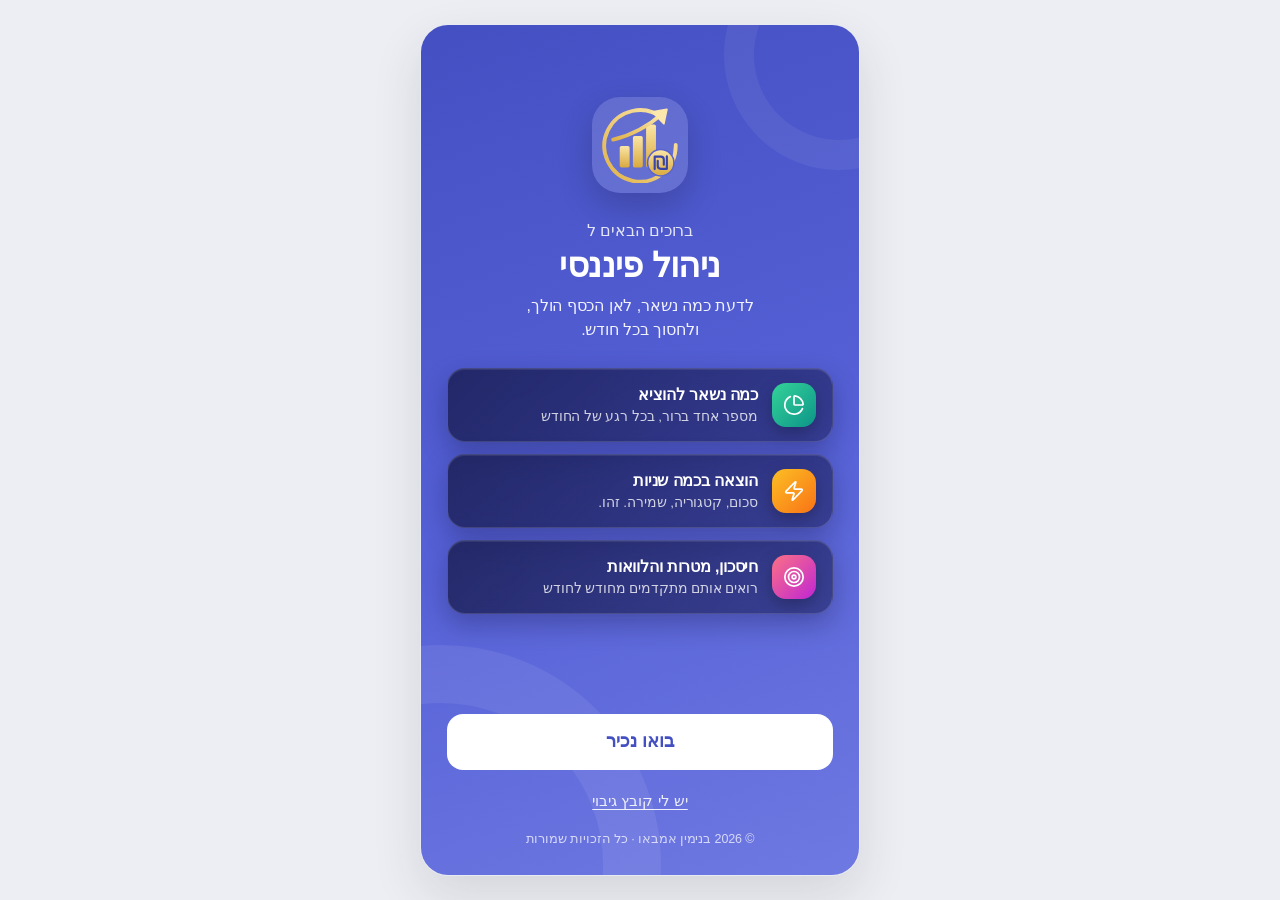
==== index.html @ fc4918bd "Fixed expenses: charge day at setup, no paid circle, clear 'charged' wording Setup asks for a charge" ====
<!DOCTYPE html>
<!-- ניהול פיננסי · © 2026 בנימין אמבאו · כל הזכויות שמורות. אין להעתיק, להפיץ או לשנות ללא אישור בכתב. -->
<html lang="he" dir="rtl">
<head>
<meta charset="UTF-8">
<meta name="viewport" content="width=device-width, initial-scale=1, viewport-fit=cover">
<meta name="apple-mobile-web-app-capable" content="yes">
<meta name="mobile-web-app-capable" content="yes">
<meta name="apple-mobile-web-app-status-bar-style" content="default">
<meta name="apple-mobile-web-app-title" content="ניהול פיננסי">
<meta name="theme-color" content="#F4F5F9" media="(prefers-color-scheme: light)">
<meta name="theme-color" content="#0E1020" media="(prefers-color-scheme: dark)">
<link rel="manifest" href="manifest.webmanifest">
<link rel="apple-touch-icon" href="icon-180.png">
<link rel="icon" type="image/png" sizes="192x192" href="icon-192.png">
<script>window.__BUILD="pwa";</script>
<title>ניהול פיננסי</title>
<meta name="description" content="ניהול פיננסי אישי: כמה נשאר להוציא, לאן הכסף הולך, וחיסכון בכל חודש. בחינם, בלי הרשמה, והנתונים נשארים במכשיר.">
<meta property="og:type" content="website">
<meta property="og:url" content="https://nihul-taktziv.github.io/maatafot/">
<meta property="og:locale" content="he_IL">
<meta property="og:title" content="ניהול פיננסי">
<meta property="og:description" content="כמה נשאר להוציא, לאן הכסף הולך, וחיסכון בכל חודש. בחינם ובלי הרשמה.">
<meta property="og:image" content="https://nihul-taktziv.github.io/og.jpg">
<meta property="og:image:width" content="1200">
<meta property="og:image:height" content="630">
<meta property="og:image:alt" content="ניהול פיננסי: מסך הבית של האפליקציה">
<meta name="twitter:card" content="summary_large_image">
<meta name="twitter:image" content="https://nihul-taktziv.github.io/og.jpg">
<style>
:root{
  --paper:#F5F7F4; --surface:#FFFFFF; --ink:#1E2A28; --ink-2:#5C6B68; --line:#E3E8E4;
  --kraft:#E9DBBF; --kraft-ink:#7A6440;
  --seal:#2F7D62; --seal-soft:#DCEBE3; --on-seal:#FFFFFF;
  --amber:#A8721A; --amber-soft:#F5EAD3;
  --rose:#B4465A; --rose-soft:#F6E2E5;
  --spent:#46635E; --track:#EBEFEC;
  --shadow:0 1px 2px rgba(30,42,40,.06), 0 8px 24px rgba(30,42,40,.06);
  --font:"Rubik", -apple-system, "SF Hebrew", "Arial Hebrew", Arial, sans-serif;
  color-scheme:light;
  box-sizing:border-box;
  padding-top:env(safe-area-inset-top, 0px);
}
@media (prefers-color-scheme: dark){
  :root:not([data-theme="light"]){
    --paper:#101614; --surface:#19211F; --ink:#E6EDEA; --ink-2:#9AAAA6; --line:#2A3431;
    --kraft:#3F3626; --kraft-ink:#E3CFA6;
    --seal:#5FB592; --seal-soft:#1F3A30; --on-seal:#0E1A15;
    --amber:#E0A84A; --amber-soft:#3A2E17;
    --rose:#E07A8C; --rose-soft:#3B2026;
    --spent:#8FB0A9; --track:#24302D;
    --shadow:none;
    color-scheme:dark;
  }
}
:root[data-theme="dark"]{
  --paper:#101614; --surface:#19211F; --ink:#E6EDEA; --ink-2:#9AAAA6; --line:#2A3431;
  --kraft:#3F3626; --kraft-ink:#E3CFA6;
  --seal:#5FB592; --seal-soft:#1F3A30; --on-seal:#0E1A15;
  --amber:#E0A84A; --amber-soft:#3A2E17;
  --rose:#E07A8C; --rose-soft:#3B2026;
  --spent:#8FB0A9; --track:#24302D;
  --shadow:none;
  color-scheme:dark;
}
*,*::before,*::after{box-sizing:border-box}
html{height:100%;background:var(--paper);scroll-padding-top:env(safe-area-inset-top, 0px)}
body{height:100%;margin:0;background:var(--paper);color:var(--ink);font-family:var(--font);
  font-size:16px;line-height:1.5;-webkit-font-smoothing:antialiased;-webkit-tap-highlight-color:transparent}
button,input{font:inherit;color:inherit}
button{cursor:pointer}
:focus-visible{outline:2px solid var(--seal);outline-offset:2px;border-radius:8px}
bdi{font-variant-numeric:tabular-nums}

/* App shell */
.app{height:100%;display:flex;flex-direction:column;position:relative;overflow:hidden;background:var(--paper)}
.top{padding:14px 20px 8px;display:flex;align-items:center;justify-content:space-between;gap:12px}
.brand{font-weight:700;font-size:20px;letter-spacing:-.2px}
.month{display:flex;align-items:center;gap:4px;background:var(--surface);border:1px solid var(--line);border-radius:999px;padding:3px}
.month button{width:34px;height:34px;border:0;background:transparent;border-radius:50%;display:grid;place-items:center}
.month button:active{background:var(--track)}
.month span{min-width:96px;text-align:center;font-weight:500;font-size:15px}
main{flex:1;overflow-y:auto;-webkit-overflow-scrolling:touch;padding:6px 16px 28px}

/* Envelope hero */
.hero{background:var(--surface);border:1px solid var(--line);border-radius:24px;box-shadow:var(--shadow);position:relative;overflow:hidden;margin-top:6px}
.flap{height:78px;background:var(--kraft);clip-path:polygon(0 0,100% 0,100% 34%,50% 100%,0 34%)}
.seal{position:absolute;top:42px;left:50%;transform:translateX(-50%);width:78px;height:78px;border-radius:50%;
  background:var(--seal);color:var(--on-seal);display:flex;flex-direction:column;align-items:center;justify-content:center;
  box-shadow:0 0 0 5px var(--surface);text-align:center;line-height:1.15}
.seal small{font-size:11px;opacity:.9}
.seal b{font-size:15px;font-weight:600}
.hero-body{padding:50px 20px 20px;text-align:center}
.hero-label{color:var(--ink-2);font-size:15px}
.hero-num{font-size:46px;font-weight:700;letter-spacing:-1px;line-height:1.1;margin:4px 0 6px}
.hero-num.over{color:var(--rose)}
.hero-sub{font-size:14px;color:var(--ink-2);max-width:30ch;margin:0 auto}
.stack{display:flex;height:10px;border-radius:99px;overflow:hidden;background:var(--track);margin:20px 0 12px;gap:2px}
.stack i{display:block;height:100%}
.legend{display:grid;grid-template-columns:repeat(3,1fr);gap:8px;text-align:right}
.legend div{font-size:12px;color:var(--ink-2)}
.legend b{display:block;font-size:15px;color:var(--ink);font-weight:600}
.dot{display:inline-block;width:8px;height:8px;border-radius:50%;margin-left:5px;vertical-align:1px}

/* Sections */
.sec-head{display:flex;align-items:baseline;justify-content:space-between;margin:26px 4px 10px}
.sec-head h2{font-size:18px;margin:0;font-weight:600}
.sec-head span{font-size:13px;color:var(--ink-2)}
.list{background:var(--surface);border:1px solid var(--line);border-radius:18px;overflow:hidden}
.env{width:100%;display:block;text-align:right;background:none;border:0;padding:14px 16px;border-bottom:1px solid var(--line)}
.env:last-child{border-bottom:0}
.env:active{background:var(--track)}
.env-row{display:flex;justify-content:space-between;align-items:center;gap:10px}
.env-name{font-weight:500;display:flex;align-items:center;min-width:0}
.env-name span{overflow:hidden;text-overflow:ellipsis;white-space:nowrap}
.env-status{font-size:13px;font-weight:500;white-space:nowrap;padding:2px 9px;border-radius:99px;background:var(--seal-soft);color:var(--seal)}
.env-status.warn{background:var(--amber-soft);color:var(--amber)}
.env-status.over{background:var(--rose-soft);color:var(--rose)}
.env-status.none{background:var(--track);color:var(--ink-2)}
.bar{height:6px;border-radius:99px;background:var(--track);margin:10px 0 6px;overflow:hidden}
.bar i{display:block;height:100%;border-radius:99px;background:var(--seal);transition:width .4s ease}
.bar i.warn{background:var(--amber)} .bar i.over{background:var(--rose)}
.env-meta{font-size:12px;color:var(--ink-2)}
.exp{width:100%;display:flex;align-items:center;gap:12px;text-align:right;background:none;border:0;padding:12px 16px;border-bottom:1px solid var(--line)}
.exp:last-child{border-bottom:0}
.exp:active{background:var(--track)}
.exp-ic{width:38px;height:38px;border-radius:12px;flex:none;display:grid;place-items:center;font-weight:600;font-size:15px}
.exp-main{flex:1;min-width:0}
.exp-main b{display:block;font-weight:500;overflow:hidden;text-overflow:ellipsis;white-space:nowrap}
.exp-main small{color:var(--ink-2);font-size:12px}
.exp-amt{font-weight:600;white-space:nowrap}
.empty{padding:22px 18px;text-align:center;color:var(--ink-2);font-size:14px}
.more{display:block;width:100%;border:0;background:none;padding:12px;color:var(--seal);font-weight:500;border-top:1px solid var(--line)}

/* Install banner */
.install{margin:8px 0 4px;background:var(--seal-soft);border-radius:16px;padding:12px 14px;display:flex;gap:10px;align-items:flex-start;font-size:14px}
.install p{margin:0;flex:1}
.install button{border:0;background:none;color:var(--ink-2);padding:2px 6px;font-size:18px;line-height:1}

/* Tab bar */
.tabs{display:flex;align-items:flex-end;justify-content:space-around;background:var(--surface);border-top:1px solid var(--line);
  padding:6px 6px max(8px, env(safe-area-inset-bottom, 0px))}
.tab{flex:1;border:0;background:none;display:flex;flex-direction:column;align-items:center;gap:2px;padding:6px 0;font-size:11px;color:var(--ink-2)}
.tab svg{width:24px;height:24px}
.tab[aria-current="page"]{color:var(--seal);font-weight:500}
.fab-wrap{flex:1;display:flex;justify-content:center}
.fab{width:58px;height:58px;border-radius:50%;border:0;background:var(--seal);color:var(--on-seal);display:grid;place-items:center;
  margin-top:-26px;box-shadow:0 0 0 5px var(--surface),0 6px 16px rgba(47,125,98,.35)}
.fab svg{width:28px;height:28px}
.fab:active{transform:scale(.95)}

/* Budget screen */
.card{background:var(--surface);border:1px solid var(--line);border-radius:20px;padding:16px;box-shadow:var(--shadow)}
.sum h2{font-size:18px;margin:0 0 10px;font-weight:600}
.sum table{width:100%;border-collapse:collapse;font-size:14px}
.sum th{font-weight:500;color:var(--ink-2);font-size:12px;text-align:left;padding:0 0 6px}
.sum th:first-child{text-align:right}
.sum td{padding:7px 0;border-top:1px solid var(--line);text-align:left;white-space:nowrap}
.sum td:first-child{text-align:right;color:var(--ink-2);white-space:normal}
.sum tr.total td{font-weight:600;color:var(--ink);font-size:15px}
.sum td.est{color:var(--ink-2)}
.sum .hint{margin:8px 0 0}
.verdict{margin-top:12px;border-radius:14px;padding:11px 13px;font-size:14px;background:var(--seal-soft);color:var(--seal)}
.verdict.over{background:var(--rose-soft);color:var(--rose)}
.verdict b{font-weight:600}
.saverow{margin-top:12px;width:100%;display:flex;align-items:center;justify-content:space-between;gap:10px;background:var(--surface);
  border:1px solid var(--line);border-radius:16px;padding:14px 16px;text-align:right}
.saverow small{display:block;color:var(--ink-2);font-size:12px}
.saverow .pill{background:var(--seal);color:var(--on-seal);border-radius:99px;padding:5px 12px;font-weight:600;white-space:nowrap}
.copyprev{margin-top:10px;width:100%;border:1px dashed var(--line);background:none;border-radius:14px;padding:11px;color:var(--ink-2);font-size:14px}
.line-nums{display:flex;flex-wrap:wrap;gap:4px 18px;margin-top:6px;font-size:12px;color:var(--ink-2)}
.line-nums b{font-weight:600;color:var(--ink);font-size:14px;margin-right:4px}
.addline{display:flex;align-items:center;justify-content:center;gap:6px;width:100%;border:0;border-top:1px solid var(--line);background:none;
  padding:13px;color:var(--seal);font-weight:500;font-size:15px}
.addline svg{width:18px;height:18px}
.sec-sub{font-size:13px;color:var(--ink-2);margin:-6px 4px 10px}
.hint{font-size:12px;color:var(--ink-2);margin-top:6px}

/* Savings screen */
.yr{background:var(--surface);border:1px solid var(--line);border-radius:24px;padding:20px 18px 18px;box-shadow:var(--shadow);text-align:center}
.yr-label{color:var(--ink-2);font-size:15px}
.yr-num{font-size:40px;font-weight:700;letter-spacing:-1px;line-height:1.15;margin:2px 0}
.yr-of{font-size:14px;color:var(--ink-2)}
.seals{display:grid;grid-template-columns:repeat(6,1fr);gap:10px 6px;margin:20px 0 6px}
.sl{display:flex;flex-direction:column;align-items:center;gap:4px;font-size:11px;color:var(--ink-2);background:none;border:0;padding:0}
.sl i{width:34px;height:34px;border-radius:50%;display:grid;place-items:center;border:2px solid var(--line);background:transparent;color:var(--on-seal)}
.sl i svg{width:16px;height:16px}
.sl.met i{background:var(--seal);border-color:var(--seal)}
.sl.miss i{border-color:var(--rose);background:var(--rose-soft);color:var(--rose)}
.sl.pend i{border-style:dashed;border-color:var(--amber)}
.sl.prog i{border-color:var(--seal);background:var(--seal-soft)}
.sl.out i{opacity:.45}
.sl.now span{color:var(--ink);font-weight:600}
.yr .bar{height:8px;margin:16px 0 10px}
.yr-msg{font-size:14px;color:var(--ink);background:var(--paper);border-radius:14px;padding:11px 13px;text-align:right}
.nudge{width:100%;margin:8px 0 2px;display:flex;align-items:center;gap:12px;background:var(--amber-soft);color:var(--ink);border:0;border-radius:16px;padding:13px 14px;text-align:right;font-size:14px}
.nudge b{display:block;font-size:15px}
.nudge .go{margin-right:auto;color:var(--amber);font-weight:600;white-space:nowrap}
.switch{display:flex;align-items:center;justify-content:space-between;gap:12px;margin-top:14px;padding:12px 14px;background:var(--paper);border:1px solid var(--line);border-radius:14px}
.switch input{width:22px;height:22px;accent-color:var(--seal)}
.info{margin-top:12px;font-size:13px;color:var(--ink-2);background:var(--paper);border-radius:12px;padding:10px 12px}

/* Home chart + expenses tabs */
.legend-mini{display:flex;justify-content:center;gap:16px;font-size:13px;color:var(--ink-2)}
.chart{margin-top:14px}
.chart h2{font-size:18px;margin:0 0 12px;font-weight:600}
.chart-row{display:flex;flex-direction:column;align-items:center;gap:14px}
.donut{width:160px;height:160px;flex:none}
.donut-num{font:700 14px var(--font);fill:var(--ink)}
.donut-lbl{font:400 10px var(--font);fill:var(--ink-2)}
.chart-legend{list-style:none;margin:0;padding:0;width:100%;display:flex;flex-direction:column;gap:0}
.chart-legend li{display:flex;align-items:center;gap:8px;font-size:15px;padding:8px 2px;border-top:1px solid var(--line)}
.chart-legend span{flex:1;min-width:0;overflow:hidden;text-overflow:ellipsis;white-space:nowrap}
.chart-legend b{font-weight:600;white-space:nowrap}
.chart-legend .dot{margin-left:0;flex:none}
.chart-legend li.lg-head{border-top:0;padding:14px 2px 4px;font-size:13px;color:var(--ink-2)}
.chart-legend li.lg-head b{font-size:13px;color:var(--ink-2);font-weight:600}
.chart-legend li.lg-head:first-child{padding-top:0}
.sum{margin-top:14px}
.pill-soft{background:var(--seal-soft) !important;color:var(--seal) !important}
.seg-top{margin:6px 0 14px}
.tab-total{display:flex;align-items:baseline;gap:6px;flex-wrap:wrap;margin:0 4px 8px;font-size:14px;color:var(--ink-2)}
.tab-total b{font-size:22px;color:var(--ink);font-weight:700}
.catrow{display:flex;align-items:stretch;border-bottom:1px solid var(--line)}
.catrow:last-of-type{border-bottom:1px solid var(--line)}
.catrow .env{flex:1;border-bottom:0;min-width:0}
.catrow .edit{width:46px;flex:none;border:0;border-right:1px solid var(--line);background:none;color:var(--ink-2);display:grid;place-items:center}
.catrow .edit:active{background:var(--track)}
.catrow .quick{width:64px;flex:none;border:0;border-right:1px solid var(--line);background:none;color:var(--seal);font-weight:600;font-size:14px}
.catrow .quick:active{background:var(--seal-soft)}
.day-head{display:flex;justify-content:space-between;align-items:baseline;padding:9px 16px 7px;background:var(--paper);border-bottom:1px solid var(--line);font-size:13px;color:var(--ink-2)}
.day-head b{font-weight:600;color:var(--ink);font-size:14px}
.list > .day-head:not(:first-child){border-top:1px solid var(--line)}
.cat-sum{display:flex;align-items:center;gap:18px;margin-bottom:8px}
.cat-sum div span{display:block;font-size:12px;color:var(--ink-2)}
.cat-sum div b{font-size:20px;font-weight:700}
.cat-sum .env-status{margin-right:auto}
#sheetTitle .dot{margin-left:8px}
select.field{appearance:none;-webkit-appearance:none}

.empty-month{text-align:center;padding:28px 20px 18px;margin-top:6px}
.empty-month .em-ic{width:56px;height:56px;border-radius:50%;background:var(--kraft);color:var(--kraft-ink);display:grid;place-items:center;margin:0 auto 12px}
.empty-month .em-ic svg{width:28px;height:28px}
.empty-month h2{font-size:20px;margin:0 0 8px}
.empty-month p{color:var(--ink-2);margin:0 auto 18px;max-width:32ch;font-size:15px}
.empty-month .btn{width:100%;margin-top:10px;font-size:16px}

/* Settings screen */
.set-card{background:var(--surface);border:1px solid var(--line);border-radius:20px;padding:16px;margin-bottom:14px}
.set-card h2{font-size:17px;margin:0 0 4px;font-weight:600}
.set-card p{margin:0;color:var(--ink-2);font-size:14px}
.set-card .btn{width:100%;margin-top:12px;font-size:16px;min-height:50px}
.btn-outline{background:none;border:1.5px solid var(--seal) !important;color:var(--seal)}
.set-title{font-size:26px;font-weight:700;letter-spacing:-.4px;margin:4px 4px 14px}
.set-alert{display:flex;align-items:center;gap:12px;background:var(--amber-soft);color:var(--amber);border-radius:18px;padding:12px 14px;margin-bottom:18px}
.set-alert>span:first-child{font-size:20px}
.set-alert-t{flex:1;min-width:0;font-weight:600;font-size:15px;line-height:1.35}
.set-alert-t small{display:block;font-weight:400;font-size:13px;color:var(--ink-2);margin-top:2px}
.set-alert .btn{min-height:40px;padding:0 16px;font-size:15px;flex:none;width:auto;margin:0}
.set-grp{margin-bottom:18px}
.set-grp>h3{font-size:13px;font-weight:600;color:var(--ink-2);margin:0 8px 7px}
.set-list{background:var(--surface);border-radius:18px;box-shadow:var(--shadow);overflow:hidden}
.set-row{width:100%;display:flex;align-items:center;gap:12px;border:0;background:none;padding:11px 14px;min-height:58px;text-align:right;color:var(--ink);font:inherit;position:relative}
.set-row+.set-row::before{content:"";position:absolute;top:0;right:62px;left:0;border-top:1px solid var(--line)}
.set-row>svg{color:var(--ink-2);opacity:.6;flex:none}
.set-ic{width:36px;height:36px;border-radius:11px;display:grid;place-items:center;font-size:18px;flex:none;background:var(--seal-soft)}
.set-t{flex:1;min-width:0;font-weight:600;font-size:16px}
.set-v{color:var(--ink-2);font-size:14px;white-space:nowrap}
.set-v.warn{color:var(--amber);font-weight:600}
.set-row-static{cursor:default}
.set-seg{flex:none;margin:0;min-width:0}
.set-row .set-seg{grid-auto-columns:auto;display:grid;grid-auto-flow:column;grid-template-columns:none}
.set-row .set-seg button{padding:6px 12px;font-size:13.5px;white-space:nowrap}
.set-danger{display:block;margin:4px auto 6px;background:none;border:0;color:var(--rose);font-weight:600;font-size:15px;font-family:inherit;padding:12px 18px;border-radius:12px}
.set-sheet p{margin:0;color:var(--ink-2);font-size:14.5px}
.set-sheet .btn{width:100%;margin-top:12px;font-size:16px;min-height:50px}
.set-sheet .btn-ghost#sCancel{margin-top:10px}
.set-sheet .last-bk{margin-top:12px}
.pname{display:grid;grid-template-columns:1fr 1fr;gap:10px;margin-top:14px}
.pname .rem-f input{text-align:right;font-weight:500}
.pf-note{display:flex;gap:6px;align-items:center;margin:14px 0 0;color:var(--ink-2);font-size:13.5px}
.pf-note .lic{color:var(--seal);flex:none}
.pq{background:var(--surface);border:1px solid var(--line);border-radius:16px;padding:12px 14px;margin-top:12px}
.pq-h{display:flex;justify-content:space-between;align-items:center;gap:10px}
.pq-h b{font-size:15.5px}
.pq-why{background:none;border:0;color:var(--seal);font:600 13px var(--font);padding:4px 0;white-space:nowrap}
.pq-ex{margin:6px 0 0;color:var(--ink-2);font-size:13.5px;line-height:1.45}
.pchips{display:flex;flex-wrap:wrap;gap:8px;margin-top:10px}
.pchips button{border:1.5px solid var(--line);background:var(--paper);color:var(--ink);border-radius:99px;padding:8px 14px;font:600 14.5px var(--font);min-height:40px;transition:background .15s,border-color .15s}
.pchips button[aria-checked=true]{background:var(--seal);border-color:var(--seal);color:var(--on-seal,#fff)}
.kids{display:flex;align-items:center;justify-content:space-between;margin-top:10px;font-size:14.5px}
.kids[hidden]{display:none}
.stepper{display:flex;align-items:center;gap:12px}
.stepper button{width:38px;height:38px;border-radius:50%;border:1.5px solid var(--line);background:var(--paper);color:var(--ink);font:700 18px var(--font)}
.stepper b{min-width:16px;text-align:center;font-size:17px}
.set-sheet .pq{background:var(--paper);border-color:transparent}
.set-sheet .pchips button:not([aria-checked=true]){background:var(--surface)}
.greet{display:flex;flex-direction:column;gap:2px;margin:0 4px 12px}
.greet b{font-size:20px;letter-spacing:-.3px}
.greet span{display:flex;align-items:center;gap:5px;color:var(--ink-2);font-size:13.5px}
.greet span .lic{color:var(--seal)}
.greet-card{width:100%;display:flex;align-items:center;gap:12px;border:0;border-radius:18px;background:var(--seal-soft);color:var(--ink);padding:12px 14px;margin-bottom:12px;text-align:right;font:inherit;position:relative}
.gc-ic{width:38px;height:38px;border-radius:12px;background:var(--seal);color:var(--on-seal,#fff);display:grid;place-items:center;flex:none}
.gc-t{flex:1;min-width:0}.gc-t b{display:block;font-size:15px;color:var(--seal)}.gc-t small{display:block;color:var(--ink-2);font-size:13px}
.gc-x{font-style:normal;font-size:22px;color:var(--ink-2);padding:0 6px;line-height:1}
.wn-list{list-style:none;margin:0 0 4px;padding:0;display:flex;flex-direction:column;gap:14px}
.wn-list li{display:flex;gap:12px;align-items:flex-start}
.wn-list b{display:block;font-size:15.5px}
.wn-list span:not(.wn-ic){display:block;color:var(--ink-2);font-size:14px;line-height:1.45;margin-top:1px}
.wn-ic{width:38px;height:38px;border-radius:12px;background:var(--seal-soft);color:var(--seal);display:grid;place-items:center;flex:none}
.inc-var{margin-top:16px}
.bonus-ill{width:130px;margin:-4px auto 4px}
.rem-card{background:var(--paper);border-radius:18px;padding:14px;margin-top:14px}
.rem-h{display:flex;align-items:center;gap:10px;margin-bottom:10px}
.rem-h b{display:block;font-size:16px}
.rem-h small{display:block;color:var(--ink-2);font-size:13px}
.rem-ic{width:38px;height:38px;border-radius:12px;background:var(--seal-soft);color:var(--seal);display:grid;place-items:center;flex:none}
.rem-card .lbl{margin-top:4px}
.day-chips{display:grid;grid-template-columns:repeat(7,1fr);gap:6px;margin-top:6px}
.day-chips button,.md-grid button{border:1.5px solid var(--line);background:var(--surface);color:var(--ink);border-radius:12px;min-height:42px;font:600 15px var(--font);padding:0;transition:background .15s,border-color .15s}
.md-grid{display:grid;grid-template-columns:repeat(7,1fr);gap:6px;margin-top:6px}
.md-grid button{min-height:38px;font-size:14px;border-radius:10px}
.day-chips button[aria-checked=true],.md-grid button[aria-checked=true]{background:var(--seal);border-color:var(--seal);color:var(--on-seal,#fff)}
.rem-f-wide{margin-top:4px}
.rem-f-wide span{font-size:13.5px}
.rem-row{display:grid;grid-template-columns:1fr 1fr;gap:10px;margin-top:12px}
.rem-f{display:flex;flex-direction:column;gap:4px;min-width:0}
.rem-f span{font-size:13px;color:var(--ink-2)}
.rem-f input{width:100%;min-width:0;min-height:46px;border:1.5px solid var(--line);border-radius:12px;background:var(--surface);color:var(--ink);font:600 16px var(--font);padding:0 10px;text-align:center;-webkit-appearance:none;appearance:none}
.rem-f input:focus{outline:none;border-color:var(--seal);box-shadow:0 0 0 3px var(--seal-soft)}
.rem-next{display:flex;align-items:flex-start;gap:8px;margin-top:12px;background:var(--seal-soft);color:var(--ink);border-radius:12px;padding:10px 12px;font-size:13.5px;line-height:1.45}
.rem-next .lic{color:var(--seal);flex:none;margin-top:2px}
.rem-next b{color:var(--seal)}
.set-sheet .rem-card .btn{margin-top:12px}
.rem-alt{display:block;width:100%;margin-top:8px;background:none;border:0;color:var(--seal);font:600 14px var(--font);padding:8px;text-decoration:underline;text-underline-offset:3px}
.rem-done{display:flex;gap:8px;align-items:flex-start;margin-top:10px;background:var(--ok-soft,#E3F4EC);color:var(--ink);border-radius:12px;padding:10px 12px;font-size:13.5px;line-height:1.5}
.rem-done .lic{color:var(--ok);flex:none;margin-top:2px}
.rem-done[hidden]{display:none}
.set-reset-btn{background:var(--rose-soft);color:var(--rose)}
.last-bk{display:flex;align-items:center;gap:8px;margin-top:12px;font-size:14px;padding:10px 12px;border-radius:12px;background:var(--seal-soft);color:var(--seal)}
.last-bk.warn{background:var(--amber-soft);color:var(--amber)}
.seg{display:grid;grid-template-columns:repeat(3,1fr);background:var(--track);border-radius:12px;padding:3px;margin-top:12px}
.seg button{border:0;background:none;border-radius:10px;padding:9px 0;font-size:15px;color:var(--ink-2)}
.seg button[aria-pressed="true"]{background:var(--surface);color:var(--ink);font-weight:500;box-shadow:0 1px 3px rgba(0,0,0,.08)}
.steps{margin:12px 0 0;padding:0 20px 0 0;font-size:14px;color:var(--ink)}
.steps li{margin-bottom:6px}
.linkrow{width:100%;display:flex;justify-content:space-between;align-items:center;border:0;background:none;padding:12px 0 2px;color:var(--seal);font-weight:500;font-size:15px}
.danger h2{color:var(--rose)}
.danger .btn{background:var(--rose-soft);color:var(--rose)}
.ver{text-align:center;color:var(--ink-2);font-size:12px;margin:8px 0 4px}


/* Bottom sheet */
.backdrop{position:absolute;inset:0;background:rgba(10,20,18,.38);opacity:0;pointer-events:none;transition:opacity .25s;z-index:20}
.backdrop.open{opacity:1;pointer-events:auto}
.sheet{position:absolute;left:0;right:0;bottom:0;background:var(--surface);border-radius:24px 24px 0 0;z-index:21;
  padding:8px 20px max(18px, env(safe-area-inset-bottom, 0px));transform:translateY(105%);transition:transform .3s cubic-bezier(.2,.8,.2,1);
  max-height:92%;overflow-y:auto}
.sheet.open{transform:none}
.handle{width:40px;height:5px;border-radius:9px;background:var(--line);margin:4px auto 12px}
.sheet h3{margin:0 0 14px;font-size:18px;font-weight:600;text-align:center}
.amount{display:flex;align-items:baseline;justify-content:center;gap:6px;border-bottom:2px solid var(--line);padding-bottom:6px;margin-bottom:6px}
.amount:focus-within{border-color:var(--seal)}
.amount input{border:0;background:none;font-size:40px;font-weight:700;width:100%;max-width:220px;text-align:center;padding:0;outline:none}
.amount span{font-size:26px;color:var(--ink-2)}
.err{min-height:20px;font-size:13px;color:var(--rose);text-align:center}
.lbl{font-size:13px;color:var(--ink-2);margin:12px 0 8px;display:block}
.chips{display:flex;flex-wrap:wrap;gap:8px}
.chip{border:1px solid var(--line);background:var(--paper);border-radius:99px;padding:8px 14px;font-size:15px;min-height:40px}
.chip[aria-checked="true"]{background:var(--seal);border-color:var(--seal);color:var(--on-seal)}
.field{width:100%;border:1px solid var(--line);background:var(--paper);border-radius:12px;padding:11px 12px;font-size:16px;min-height:46px}
.field:focus{border-color:var(--seal);outline:none}
.row2{display:grid;grid-template-columns:1fr 1.4fr;gap:10px}
.actions{display:flex;gap:10px;margin-top:20px}
.btn{flex:1;border:0;border-radius:14px;padding:14px;font-size:17px;font-weight:600;min-height:52px}
.btn-primary{background:var(--seal);color:var(--on-seal)}
.btn-danger{background:var(--rose-soft);color:var(--rose);flex:.6}
.btn-ghost{background:var(--track);color:var(--ink);flex:.6}

/* Toast */
.toast{position:absolute;left:50%;bottom:110px;transform:translate(-50%,20px);background:var(--ink);color:var(--paper);
  padding:10px 18px;border-radius:99px;font-size:14px;opacity:0;transition:all .25s;pointer-events:none;z-index:30;white-space:nowrap}
.toast.show{opacity:1;transform:translate(-50%,0)}
.toast.has-undo.show{pointer-events:auto;display:flex;align-items:center;gap:14px;padding:6px 8px 6px 18px}
.toast button{border:0;background:none;color:var(--seal-soft);font-weight:600;font-size:14px;padding:6px 8px}
:root[data-theme="dark"] .toast button{color:var(--seal)}

/* Onboarding */
.ob{flex:1;overflow-y:auto;padding:12px 22px 24px;display:flex;flex-direction:column}
.ob-steps{display:flex;gap:6px;margin:6px 0 30px}
.ob-steps i{flex:1;height:4px;border-radius:9px;background:var(--line)}
.ob-steps i.on{background:var(--seal)}
.ob-kicker{color:var(--kraft-ink);font-weight:500;font-size:14px;margin-bottom:6px}
.ob h1{font-size:28px;line-height:1.2;margin:0 0 10px;font-weight:700;letter-spacing:-.3px}
.ob p.lead{color:var(--ink-2);margin:0 0 28px;max-width:34ch}
.ob .amount input{font-size:44px;max-width:260px}
.ob-note{margin-top:14px;text-align:center;font-size:15px;color:var(--ink-2);min-height:24px}
.ob-note b{color:var(--ink)}
.ob-env{display:flex;align-items:center;gap:10px;padding:10px 0;border-bottom:1px solid var(--line)}
.ob-env label{flex:1;display:flex;align-items:center;gap:10px;min-height:44px}
.ob-env input[type=checkbox]{width:22px;height:22px;accent-color:var(--seal);flex:none}
.ob-env .field{width:110px;text-align:center;flex:none}
.ob-env .field:disabled{opacity:.4}
.ob-fx{gap:6px}
.ob-fx label{min-width:0}
.ob-fx label span{overflow:hidden;text-overflow:ellipsis}
.ob-fx .field[data-act=budget]{width:96px}
.ob-fx{flex-wrap:wrap}
.ob-env .fx-day{flex:0 0 100%;min-height:0;display:flex;align-items:center;gap:10px;padding-inline-start:32px;font-size:13px;color:var(--ink-2);margin-top:-2px}
.ob-env .fx-day .field{flex:1;width:auto;min-height:40px;padding:7px 10px;font-size:15px}
.ob-env .fx-day[hidden]{display:none}
.ob-fx .field[data-act=name]{flex:1;min-width:0;width:auto;text-align:start}
.ob-ic{border:0;background:none;color:var(--ink-3, var(--ink-2));width:34px;height:40px;border-radius:10px;display:grid;place-items:center;flex:none;font-size:20px;line-height:1}
.ob-ic:active{background:var(--track)}
.ob-sug{margin-top:14px}
.ob-sug > span{display:block;font-size:13px;color:var(--ink-2);margin-bottom:8px}
.ob-chips{display:flex;flex-wrap:wrap;gap:8px}
.ob-chips button{border:1px dashed var(--line);background:none;color:var(--seal);border-radius:999px;padding:7px 12px;font-size:14px;font-weight:500}
.ob-add{display:flex;gap:8px;margin-top:14px}
.ob-add button{border:1px solid var(--seal);color:var(--seal);background:none;border-radius:12px;padding:0 16px;min-height:46px;font-weight:500;flex:none}
.ob-sum{margin-top:16px;background:var(--surface);border:1px solid var(--line);border-radius:14px;padding:12px 14px;font-size:14px;color:var(--ink-2)}
.ob-sum b{color:var(--ink)}
.ob-foot{margin-top:auto;padding-top:24px;display:flex;gap:10px}

/* Desktop preview: phone frame */
@media (min-width: 640px){
  body{display:grid;place-items:center;background:var(--track);padding:24px}
  .app{width:440px;height:min(900px, 100%);border-radius:28px;border:1px solid var(--line);box-shadow:0 20px 50px rgba(30,42,40,.12)}
}
@media (prefers-reduced-motion: reduce){
  *{transition:none !important;animation:none !important}
}

/* ===================== Redesign: calm indigo ===================== */
:root{
  --paper:#F4F5F9; --surface:#FFFFFF; --ink:#14162B; --ink-2:#5B5F78; --line:#E8EAF1;
  --seal:#4A55C9; --seal-soft:#ECEEFC; --on-seal:#FFFFFF;
  --kraft:#ECEEFC; --kraft-ink:#4A55C9;
  --ok:#1F8A5B; --ok-soft:#E4F4EC;
  --amber:#B5701A; --amber-soft:#FBF0DD;
  --rose:#C83E50; --rose-soft:#FCE8EB;
  --spent:#A9B0F0; --track:#EDEEF4; --fixed-bar:#9AA1C9;
  --hero-a:#4450C2; --hero-b:#6F79E2;
  --shadow:0 1px 2px rgba(20,22,43,.04), 0 6px 20px rgba(20,22,43,.05);
  --font:-apple-system, BlinkMacSystemFont, "SF Pro Text", "SF Hebrew", "Segoe UI", Roboto, "Noto Sans Hebrew", "Arial Hebrew", Arial, sans-serif;
}
@media (prefers-color-scheme: dark){
  :root:not([data-theme="light"]){
    --paper:#0E1020; --surface:#171A2E; --ink:#ECEEF8; --ink-2:#A3A8C3; --line:#262A42;
    --seal:#8B94F4; --seal-soft:#23285A; --on-seal:#0E1020;
    --kraft:#23285A; --kraft-ink:#8B94F4;
    --ok:#4CC38A; --ok-soft:#133326;
    --amber:#E8B054; --amber-soft:#3A2C12;
    --rose:#F07A8A; --rose-soft:#3D1A21;
    --spent:#5A63B8; --track:#22253A; --fixed-bar:#59608F;
    --hero-a:#3A44A8; --hero-b:#5560C9;
    --shadow:none;
  }
}
:root[data-theme="dark"]{
  --paper:#0E1020; --surface:#171A2E; --ink:#ECEEF8; --ink-2:#A3A8C3; --line:#262A42;
  --seal:#8B94F4; --seal-soft:#23285A; --on-seal:#0E1020;
  --kraft:#23285A; --kraft-ink:#8B94F4;
  --ok:#4CC38A; --ok-soft:#133326;
  --amber:#E8B054; --amber-soft:#3A2C12;
  --rose:#F07A8A; --rose-soft:#3D1A21;
  --spent:#5A63B8; --track:#22253A; --fixed-bar:#59608F;
  --hero-a:#3A44A8; --hero-b:#5560C9;
  --shadow:none;
}
body{font-size:16px;letter-spacing:-.1px}
.top{padding:14px 20px 10px}
.brand{font-size:22px;font-weight:700;letter-spacing:-.4px}
.month{border:0;background:var(--surface);box-shadow:var(--shadow);padding:2px}
.month span{font-size:15px;font-weight:600}
main{padding:4px 16px 32px}

/* surfaces: no borders, soft depth */
.card,.list,.saverow,.set-card,.hero,.yr{border:0 !important;box-shadow:var(--shadow);border-radius:20px}
.list{border-radius:18px}
.card{padding:18px}
.env,.exp,.addline,.more,.catrow{border-color:var(--line)}
.env{padding:14px 16px}
.env-status{background:none !important;padding:0;font-size:13px;font-weight:600;color:var(--ok)}
.env-status.warn{color:var(--amber)} .env-status.over{color:var(--rose)} .env-status.none{color:var(--ink-2);font-weight:500}
.bar{height:5px;background:var(--track)}
.bar i{background:var(--ok)}
.line-nums,.env-meta,.exp-main small,.hint,.sec-sub,.tab-total span{font-size:13px}
.sec-head h2,.card-head h2{font-size:17px;font-weight:700;letter-spacing:-.2px}
.verdict{background:var(--ok-soft);color:var(--ok)}
.verdict.over{background:var(--rose-soft);color:var(--rose)}

/* tab bar: flat */
.tabs{border-top:0;box-shadow:0 -1px 0 var(--line);background:color-mix(in srgb, var(--surface) 92%, transparent);-webkit-backdrop-filter:blur(16px);backdrop-filter:blur(16px);align-items:center}
.tab{font-size:12px}
.tab svg{width:23px;height:23px}
.fab{width:50px;height:50px;border-radius:16px;margin-top:0;box-shadow:0 6px 16px rgba(74,85,201,.35)}
.fab svg{width:24px;height:24px}

/* seg control */
.seg{background:var(--track);border-radius:12px;grid-template-columns:none;grid-auto-flow:column;grid-auto-columns:1fr}
.seg button[aria-pressed="true"]{box-shadow:0 1px 3px rgba(20,22,43,.1)}

/* nudges */
.nudge{background:var(--amber-soft);border-radius:16px}
.nudge-brand{background:var(--seal-soft)} .nudge-brand .go{color:var(--seal)}
.install{background:var(--seal-soft)}

/* ---------- home: hero ---------- */
.hero2{margin-top:6px;border-radius:24px;padding:20px 20px 18px;color:#fff;
  background:linear-gradient(135deg, var(--hero-a), var(--hero-b));box-shadow:0 10px 30px rgba(68,80,194,.28)}
.hero2.over{background:linear-gradient(135deg, #B8344A, #DE6475);box-shadow:0 10px 30px rgba(184,52,74,.25)}
.h2-top{display:flex;align-items:center;justify-content:space-between;gap:10px}
.h2-label{font-size:15px;opacity:.9}
.h2-save{display:flex;align-items:center;gap:6px;border:0;border-radius:99px;padding:6px 11px;background:rgba(255,255,255,.18);color:#fff;font-size:13px;font-weight:600}
.h2-save svg{width:16px;height:16px}
.h2-num{font-size:44px;font-weight:700;letter-spacing:-1.2px;line-height:1.1;margin:10px 0 4px}
.h2-sub{font-size:14px;opacity:.88}
.h2-bar{display:flex;height:10px;border-radius:99px;background:rgba(255,255,255,.18);overflow:hidden;margin:18px 0 10px;gap:3px}
.h2-bar i{display:block;height:100%}
.h2-bar i.sv{background:#6EE7B7}
.h2-bar i.rm{flex:1;background:#fff}
.h2-bar i.sp{background:#FF8A8A}
.hero2.over .h2-bar i.sp,.hero2.over .h2-legend i.sp{background:#FFE0E4}
.h2-legend{display:flex;gap:16px;font-size:13px;opacity:.9}
.h2-legend i{display:inline-block;width:10px;height:10px;border-radius:50%;margin-left:6px;background:rgba(255,255,255,.22);vertical-align:0}
.h2-legend i.sv{background:#6EE7B7} .h2-legend i.sp{background:#FF8A8A} .h2-legend i.rm{background:#fff}

/* ---------- home: cards ---------- */
.card-head{display:flex;align-items:baseline;justify-content:space-between;margin-bottom:12px}
.card-head h2{margin:0}
.card-head span{font-size:13px;color:var(--ink-2)}
.spend,.wf{margin-top:14px}
.ill{display:block;width:100%;height:auto;margin:0 auto}
.ill .bg{fill:var(--seal-soft)}
.ill .dot{fill:var(--seal);opacity:.25}
.ill .a{fill:var(--seal)}
.ill .b{fill:#8C95F0}
.ill .w{fill:var(--surface)}
.ill .st{stroke:var(--seal);stroke-width:3}
.ill .soft{fill:var(--seal-soft)}
.ill .g{fill:#ECBE55}
.ill .gd{fill:#C9952F}
.ill .gs{fill:none;stroke:#C9952F;stroke-width:2.5}
.ill .ok{fill:var(--ok)}
.ill .okd{fill:none;stroke:var(--surface);stroke-width:3;opacity:.7}
.ill .s{fill:none;stroke:var(--seal);stroke-width:5;stroke-linecap:round}
.ill .ws{fill:none;stroke:var(--surface);stroke-width:4;stroke-linecap:round;stroke-linejoin:round}
.ill .sok{fill:none;stroke:var(--ok);stroke-width:5;stroke-linecap:round;stroke-linejoin:round}
.ill .sg{fill:none;stroke:#C9952F;stroke-width:4;stroke-linecap:round}
.ob-ill{width:150px;margin:0 0 8px}
.em-ill{width:150px;margin:2px auto 6px}

.sc{margin-top:14px}
.sc-svg{width:100%;height:auto;display:block;margin-top:6px}
.sc-base{stroke:var(--line);stroke-width:1}
.sc-bar.ok{fill:var(--seal)}
.sc-bar.met{fill:var(--ok)}
.sc-bar.proj{fill:var(--seal-soft);stroke:var(--seal);stroke-width:1.2;stroke-dasharray:3 2}
.sc-goal{stroke:var(--amber);stroke-width:2;stroke-linecap:round}
.sc-m{font:500 9.5px var(--font);fill:var(--ink-2)}
.sc-m.now{fill:var(--seal);font-weight:700}
.sc-legend{display:flex;flex-wrap:wrap;gap:6px 14px;font-size:12.5px;color:var(--ink-2);margin-top:8px}
.sc-legend span{display:inline-flex;align-items:center;gap:6px}
.sc-legend i{width:12px;height:10px;border-radius:3px;display:inline-block}
.sc-legend i.ok{background:var(--seal)} .sc-legend i.met{background:var(--ok)}
.sc-legend i.proj{background:var(--seal-soft);border:1.2px dashed var(--seal)}
.sc-legend i.goal{height:3px;border-radius:2px;background:var(--amber)}
@keyframes barGrow{from{transform:scaleX(0)}to{transform:none}}
@keyframes colGrow{from{transform:scaleY(0)}to{transform:none}}
@keyframes donutIn{from{opacity:0;transform:rotate(-70deg) scale(.9)}to{opacity:1;transform:none}}
main.anim .bar i,main.anim .cbar i,main.anim .ts-bar i{transform-origin:100% 50%;animation:barGrow .7s cubic-bezier(.2,.8,.2,1) both}
main.anim .sc-bar{transform-box:fill-box;transform-origin:50% 100%;animation:colGrow .6s cubic-bezier(.2,.8,.2,1) both}
main.anim .sp-donut{animation:donutIn .7s cubic-bezier(.2,.8,.2,1) both}
@media (prefers-reduced-motion: reduce){ main.anim .bar i,main.anim .cbar i,main.anim .ts-bar i,main.anim .sc-bar,main.anim .sp-donut{animation:none} }

.sp-row{display:flex;align-items:center;gap:16px;margin-top:8px}
.sp-donut{width:132px;height:132px;flex:none}
.sp-num{font:700 15px var(--font);fill:var(--ink)}
.sp-lbl{font:400 10px var(--font);fill:var(--ink-2)}
.sp-side{flex:1;min-width:0}
.sp-sub{display:flex;justify-content:space-between;gap:8px;font-size:13px;color:var(--ink-2);margin-bottom:6px}
.sp-sub b{font-weight:600}
.sp-legend{list-style:none;margin:0;padding:0;display:flex;flex-direction:column;gap:7px}
.sp-legend li{display:flex;align-items:center;gap:8px;font-size:14.5px;color:var(--ink)}
.sp-legend span{flex:1;min-width:0;overflow:hidden;text-overflow:ellipsis;white-space:nowrap}
.sp-legend b{font-weight:700;white-space:nowrap}
.sp-legend .sp-none{color:var(--ink-2);font-size:13.5px}
.sp-dot{width:10px;height:10px;border-radius:50%;flex:none;display:inline-block}
.sp-fixed{margin-top:14px;border-top:1px solid var(--line)}
.sp-fixed summary{list-style:none;display:flex;align-items:center;gap:8px;padding:12px 0 6px;cursor:pointer;font-size:15px}
.sp-fixed summary::-webkit-details-marker{display:none}
.sp-fixed summary span{flex:1}
.sp-fixed summary b{font-weight:600}
.sp-fixed summary svg{color:var(--ink-2);transition:transform .2s;flex:none}
.sp-fixed[open] summary svg{transform:rotate(-90deg)}
.sp-fixed ul{list-style:none;margin:4px 0 2px;padding:0;display:grid;grid-template-columns:repeat(2,minmax(0,1fr));gap:8px 16px}
.sp-fixed li{display:flex;align-items:center;gap:6px;font-size:14px;color:var(--ink);min-width:0}
.sp-fixed li span{flex:1;min-width:0;overflow:hidden;text-overflow:ellipsis;white-space:nowrap}
.sp-fixed li b{font-weight:700;color:var(--ink);white-space:nowrap}
.sp-fixed b.est,.sp-fixed li b.est{color:var(--ink-2)}
.wf-tiles{display:grid;grid-template-columns:repeat(3,1fr);gap:8px;margin-top:10px}
.wf-tile{background:var(--paper);border-radius:14px;padding:10px;display:flex;flex-direction:column;gap:1px;min-width:0}
.wf-tile span{font-size:12.5px;color:var(--ink-2)}
.wf-tile b{font-size:17px;font-weight:700;white-space:nowrap;overflow:hidden;text-overflow:ellipsis}
.wf-tile b.est{color:var(--ink-2)}
.wf-tile small{font-size:11.5px;color:var(--ink-2);white-space:nowrap;overflow:hidden;text-overflow:ellipsis}
.wf-tile.in b{color:var(--ok)}
.wf-tile.sv b{color:var(--seal)}
@media (prefers-reduced-motion: reduce){ .sp-fixed summary svg{transition:none} }

.sb-group{display:flex;justify-content:space-between;align-items:baseline;font-size:13px;color:var(--ink-2);margin:14px 0 6px}
.sb-group:first-of-type{margin-top:2px}
.sb-group b{font-weight:600}
.sb-list{list-style:none;margin:0;padding:0;display:flex;flex-direction:column;gap:12px}
.sb-top{display:flex;justify-content:space-between;gap:10px;font-size:15px;margin-bottom:6px}
.sb-top span{min-width:0;overflow:hidden;text-overflow:ellipsis;white-space:nowrap}
.sb-top b{font-weight:600;white-space:nowrap}
.sb-top b.est,.wf-val b.est{color:var(--ink-2)}
.sb-track{height:8px;border-radius:99px;background:var(--track);overflow:hidden}
.sb-track i{display:block;height:100%;border-radius:99px}
.spend .hint{margin:14px 0 0}

.wf-row{display:flex;justify-content:space-between;align-items:center;padding:10px 0;border-top:1px solid var(--line)}
.wf-row:first-of-type{border-top:0}
.wf-label{font-size:15px;color:var(--ink-2)}
.wf-val{text-align:left;display:flex;flex-direction:column;align-items:flex-end}
.wf-val b{font-size:16px;font-weight:600}
.wf-val small{font-size:12px;color:var(--ink-2);margin-top:1px}
.wf-total{border-top:1.5px solid var(--ink) !important;margin-top:2px;padding-top:12px}
.wf-total .wf-label{color:var(--ink);font-weight:700;font-size:16px}
.wf-total .wf-val b{font-size:20px;font-weight:700;color:var(--seal)}
.wf-total .wf-val b.neg{color:var(--rose)}
.wf-note{margin:12px 0 0;font-size:14px;padding:10px 12px;border-radius:12px}
.wf-note.ok{background:var(--ok-soft);color:var(--ok)}
.wf-note.over{background:var(--rose-soft);color:var(--rose)}

.rows{margin-top:14px}
.row-link{width:100%;display:flex;align-items:center;gap:12px;border:0;background:none;padding:14px 16px;text-align:right;border-bottom:1px solid var(--line)}
.row-link:last-child{border-bottom:0}
.row-link:active{background:var(--track)}
.rl-ic{width:36px;height:36px;border-radius:11px;background:var(--seal-soft);color:var(--seal);display:grid;place-items:center;flex:none}
.rl-ic svg{width:20px;height:20px}
.rl-main{flex:1;min-width:0;font-weight:500}
.rl-main small{display:block;font-size:13px;color:var(--ink-2);font-weight:400}
.row-link b{font-weight:600;white-space:nowrap}
.row-link > svg{color:var(--ink-2);flex:none}

/* ---------- expenses page: modern rows ---------- */
.tsum{margin-top:2px}
.ts-top{display:flex;justify-content:space-between;font-size:13px;color:var(--ink-2)}
.ts-num{font-size:30px;font-weight:700;letter-spacing:-.8px;margin:4px 0 10px;display:flex;align-items:baseline;gap:8px}
.ts-num small{font-size:14px;font-weight:500;color:var(--ink-2);letter-spacing:0}
.ts-bar{height:10px;border-radius:99px;background:var(--track);overflow:hidden}
.ts-bar i{display:block;height:100%;border-radius:99px;background:var(--seal)}
.ts-bar i.over{background:var(--rose)}
.ts-foot{display:flex;justify-content:space-between;gap:10px;margin-top:10px;font-size:13px;font-weight:600}
.st-ok{color:var(--ok)} .st-warn{color:var(--amber)} .st-over{color:var(--rose)} .st-none{color:var(--ink-2);font-weight:500}
.sec-head{margin:22px 4px 10px}
.link-btn{display:flex;align-items:center;gap:4px;border:0;background:none;color:var(--seal);font-weight:600;font-size:15px;padding:4px}
.link-btn svg{width:16px;height:16px}
.cico{width:40px;height:40px;border-radius:12px;display:grid;place-items:center;font-size:20px;flex:none;background:var(--seal-soft);color:var(--seal)}
.cico .lic{width:21px;height:21px}
.chip .lic{width:16px;height:16px;vertical-align:-3px}
.set-ic{color:var(--seal)}
.tr-ri{color:var(--seal)}
.tr-ri.do{color:var(--ok)}
.tr-note .lic,.lbl .lic{vertical-align:-3px;color:var(--seal)}
.set-alert>span:first-child{display:grid}
.set-ic .lic{width:19px;height:19px}
.hp-ic .lic,.an-ic .lic{width:19px;height:19px}
.wl-points .wp-ic .lic{display:block}
.sm-line .lic{width:16px;height:16px;vertical-align:-3px;margin-left:4px;color:var(--seal)}
#sheetTitle .lic{width:20px;height:20px;vertical-align:-4px;color:var(--seal)}
.cmain{flex:1;min-width:0;display:flex;flex-direction:column}
.cmain b{font-weight:600;font-size:15px;overflow:hidden;text-overflow:ellipsis;white-space:nowrap}
.cmain small{font-size:13px;margin-top:1px;display:block}
.cmain small:not([class*="st-"]){color:var(--ink-2)}
.cmain .sep{display:inline-block;width:3px;height:3px;border-radius:50%;background:var(--ink-2);margin:0 7px;opacity:.6}
.camt{display:flex;flex-direction:column;align-items:flex-end;text-align:left;white-space:nowrap}
.camt b{font-weight:700;font-size:15px}
.camt b.est{color:var(--ink-2);font-weight:600}
.camt small{font-size:12px;color:var(--ink-2)}
.crow{width:100%;display:grid;grid-template-columns:40px 1fr auto;column-gap:12px;row-gap:10px;align-items:center;border:0;background:none;padding:14px 16px;text-align:right;border-bottom:1px solid var(--line)}
.crow:last-child{border-bottom:0}
.crow:active,.erow:active,.fmain:active{background:var(--track)}
.cbar{grid-column:2 / 4;height:6px;border-radius:99px;background:var(--track);overflow:hidden;margin-top:-2px}
.cbar i{display:block;height:100%;border-radius:99px}
.erow{width:100%;display:flex;align-items:center;gap:12px;border:0;background:none;padding:12px 16px;text-align:right;border-bottom:1px solid var(--line)}
.erow:last-child{border-bottom:0}
.dgroup{display:flex;justify-content:space-between;align-items:baseline;margin:16px 6px 8px;font-size:14px;font-weight:600;color:var(--ink-2)}
.dgroup b{color:var(--ink);font-weight:600}
.frow{display:flex;align-items:center;border-bottom:1px solid var(--line)}
.frow:last-of-type{border-bottom:1px solid var(--line)}
.fmain{flex:1;min-width:0;display:flex;align-items:center;gap:12px;border:0;background:none;padding:13px 4px 13px 16px;text-align:right}
.chk{width:26px;height:26px;border-radius:50%;border:2px solid var(--line);background:none;flex:none;margin-right:14px;display:grid;place-items:center;color:#fff;padding:0}
.chk:not(.off):active{transform:scale(.92)}
.chk.on{background:var(--ok);border-color:var(--ok)}
.chk.on svg{width:14px;height:14px}
.chk.off{border-style:dashed;opacity:.5}
.frow.is-paid .cmain b{color:var(--ink-2)}
.frow.no-chk .fmain{padding-right:16px}
.chip span{font-size:15px}
.h2-label small{display:block;font-size:12px;opacity:.8;margin-top:1px}

/* ---------- savings page ---------- */
.yr{background:linear-gradient(135deg, var(--hero-a), var(--hero-b)) !important;color:#fff;box-shadow:0 10px 30px rgba(68,80,194,.28) !important;text-align:right}
.yr .yr-label,.yr .yr-of{color:rgba(255,255,255,.85)}
.yr .yr-num{color:#fff}
.yr .bar{background:rgba(255,255,255,.22)}
.yr .bar i{background:#fff}
.yr .sl{color:rgba(255,255,255,.85)}
.yr .sl i{border-color:rgba(255,255,255,.35);color:var(--hero-a)}
.yr .sl.met i{background:#fff;border-color:#fff}
.yr .sl.miss i{background:rgba(255,120,140,.35);border-color:rgba(255,190,200,.9);color:#fff}
.yr .sl.pend i{border-color:#FFD58A}
.yr .sl.prog i{background:rgba(255,255,255,.35);border-color:#fff}
.yr .sl.now span{color:#fff}
.yr .yr-msg{background:rgba(255,255,255,.14);color:#fff}

/* ---------- details (list) tab ---------- */
.go-list{width:100%;display:flex;align-items:center;justify-content:space-between;gap:10px;margin-top:14px;border:0;border-radius:16px;
  background:var(--surface);box-shadow:var(--shadow);padding:15px 16px;color:var(--seal);font-weight:600;font-size:15px;text-align:right}
.go-list svg{flex:none}
.lsearch{position:relative;margin-top:2px}
.lsearch svg{position:absolute;right:14px;top:50%;transform:translateY(-50%);width:18px;height:18px;color:var(--ink-2);pointer-events:none}
.lsearch input{width:100%;border:0;border-radius:14px;background:var(--surface);box-shadow:var(--shadow);padding:13px 42px 13px 14px;font-size:16px;color:var(--ink);outline:none}
.lsearch input:focus{box-shadow:0 0 0 2px var(--seal)}
.lsearch input::-webkit-search-cancel-button{-webkit-appearance:none}
.fchips{display:flex;gap:8px;overflow-x:auto;margin:12px -16px 0;padding:2px 16px 4px;scrollbar-width:none}
.fchips::-webkit-scrollbar{display:none}
.fchip{flex:none;border:0;border-radius:99px;background:var(--surface);box-shadow:var(--shadow);padding:8px 14px;font-size:14px;font-weight:500;color:var(--ink);white-space:nowrap}
.fchip[aria-pressed="true"]{background:var(--seal);color:var(--on-seal)}
.lsort{display:flex;align-items:center;justify-content:space-between;margin:14px 4px 0;font-size:13px;color:var(--ink-2)}
.lsort div{display:flex;background:var(--track);border-radius:10px;padding:2px}
.lsort button{border:0;background:none;border-radius:8px;padding:6px 11px;font-size:13px;color:var(--ink-2)}
.lsort button[aria-pressed="true"]{background:var(--surface);color:var(--ink);font-weight:600;box-shadow:0 1px 3px rgba(20,22,43,.1)}
.lsum{display:flex;justify-content:space-between;align-items:baseline;margin:14px 4px 0;font-size:14px;color:var(--ink-2)}
.lsum b{font-size:18px;color:var(--ink);font-weight:700}
.lsum span{display:inline-flex;align-items:center;gap:6px}
.sec-q{margin-top:16px}
#listBody > .list:first-of-type{margin-top:10px}
#listBody > .lsum + .list{margin-top:10px}

/* ---------- PIN lock ---------- */
.pin{flex:1;display:flex;flex-direction:column;align-items:center;justify-content:center;padding:24px 24px max(24px, env(safe-area-inset-bottom, 0px));position:relative;text-align:center}
.pin-cancel{position:absolute;top:10px;left:16px;border:0;background:none;color:var(--seal);font-size:16px;font-weight:600;padding:8px}
.pin-ic{width:64px;height:64px;border-radius:20px;display:grid;place-items:center;color:#fff;background:linear-gradient(135deg, var(--hero-a), var(--hero-b));box-shadow:0 8px 22px rgba(68,80,194,.3);margin-bottom:18px}
.pin-ic svg{width:30px;height:30px}
.pin-ic.warn{background:linear-gradient(135deg, #B8344A, #DE6475);box-shadow:0 8px 22px rgba(184,52,74,.25)}
.pin h1{font-size:24px;margin:0 0 6px;letter-spacing:-.3px}
.pin-sub{color:var(--ink-2);margin:0;min-height:24px;font-size:15px}
.pin-dots{display:flex;gap:18px;margin:26px 0 8px}
.pin-dots i{width:14px;height:14px;border-radius:50%;border:2px solid var(--ink-2);transition:all .12s}
.pin-dots i.on{background:var(--seal);border-color:var(--seal);transform:scale(1.1)}
.pin-dots.shake{animation:shake .35s}
@keyframes shake{0%,100%{transform:translateX(0)}20%{transform:translateX(-10px)}40%{transform:translateX(10px)}60%{transform:translateX(-6px)}80%{transform:translateX(6px)}}
.pin-err{color:var(--rose);font-size:14px;min-height:22px;margin:0 0 10px}
.pin-pad{display:grid;grid-template-columns:repeat(3,76px);gap:14px 26px;direction:ltr}
.pin-pad button{width:76px;height:76px;border-radius:50%;border:0;background:var(--surface);box-shadow:var(--shadow);font-size:30px;font-weight:500;color:var(--ink);display:grid;place-items:center}
.pin-pad button:active{background:var(--seal-soft);transform:scale(.96)}
.pin-pad button[data-k="del"]{background:none;box-shadow:none;color:var(--ink-2)}
.pin-pad button[data-k="del"] svg{width:28px;height:28px}
.pin-pad.off{opacity:.4}
.pin-link{border:0;background:none;color:var(--seal);font-size:15px;font-weight:600;margin-top:22px;padding:8px}
.pin-wide{width:100%;max-width:320px;margin-top:24px;flex:none}
@media (max-height:640px){ .pin-pad{grid-template-columns:repeat(3,64px);gap:10px 22px} .pin-pad button{width:64px;height:64px;font-size:26px} .pin-dots{margin:16px 0 6px} }

/* ---------- month summary ---------- */
.back-btn{display:flex;align-items:center;gap:2px;border:0;background:var(--surface);box-shadow:var(--shadow);border-radius:99px;padding:7px 12px 7px 14px;color:var(--seal);font-weight:600;font-size:15px}
.back-btn svg{width:18px;height:18px}
.sm-hero{margin-top:6px;border-radius:24px;padding:20px;color:#fff;background:linear-gradient(135deg, var(--hero-a), var(--hero-b));box-shadow:0 10px 30px rgba(68,80,194,.28)}
.sm-hero.over{background:linear-gradient(135deg, #B8344A, #DE6475);box-shadow:0 10px 30px rgba(184,52,74,.25)}
.sm-hero .h2-label small{display:block;font-size:12px;opacity:.8}
.sm-title{font-size:28px;font-weight:700;letter-spacing:-.6px;margin:8px 0 14px;line-height:1.2}
.sm-grid{display:grid;grid-template-columns:repeat(3,1fr);gap:8px;background:rgba(255,255,255,.14);border-radius:14px;padding:10px 12px}
.sm-grid span{display:block;font-size:12px;opacity:.85}
.sm-grid b{font-size:16px;font-weight:700}
.sm-card{margin-top:14px}
.sm-save{display:flex;gap:10px}
.sm-save .field{flex:1}
.sm-save .btn{flex:none;min-height:46px;padding:10px 18px;font-size:16px}
.sm-saved{display:flex;align-items:baseline;gap:10px;flex-wrap:wrap}
.sm-saved b{font-size:22px;font-weight:700}
.sm-saved span{font-size:14px;color:var(--ink-2);flex:1}
.list.flat{box-shadow:none;border:1px solid var(--line);border-radius:14px}
.list.flat .erow{padding:11px 12px}
.sm-cmp{margin:12px 0 0;font-size:14px}
.sm-line{display:flex;justify-content:space-between;gap:10px;margin:0 0 8px;font-size:15px}
.sg{padding:12px 0;border-top:1px solid var(--line)}
.sg:first-of-type{border-top:0;padding-top:0}
.sg p{margin:0;font-size:15px}
.sg-act{display:flex;gap:8px;margin-top:10px}
.sg-act .btn{font-size:14px;min-height:42px;padding:9px 12px;flex:1}
.sg-act .btn-ghost{flex:.7}
.sm-done{width:100%;margin-top:16px}
/* category average + history chart */
.cavg{grid-column:2 / 4;font-size:12px;color:var(--ink-2);margin-top:-4px}
.hc{background:var(--paper);border-radius:14px;padding:10px 12px 4px;margin:0 0 14px}
.hc-head{display:flex;justify-content:space-between;font-size:12px;color:var(--ink-2)}
.hc-leg i{display:inline-block;width:14px;border-top:2px dashed var(--ink);vertical-align:3px;margin-left:5px}
.hc svg{width:100%;height:auto;display:block;direction:ltr}
.hc-v{font:600 10px var(--font);fill:var(--ink)}
.hc-m{font:400 10px var(--font);fill:var(--ink-2)}

/* quick saving options */
.qs{display:flex;flex-direction:column;gap:8px;margin:0 0 10px}
.qs-btn{display:flex;justify-content:space-between;align-items:center;gap:10px;border:1.5px solid var(--line);background:var(--surface);border-radius:14px;padding:12px 14px;font-size:15px;color:var(--ink);text-align:right}
.qs-btn b{font-weight:700;color:var(--seal)}
.qs-btn:active,.qs-btn.on{border-color:var(--seal);background:var(--seal-soft)}
.sm-bd{margin:8px 0 0;font-size:14px;color:var(--ink-2)}

.an-btn{width:100%;display:flex;align-items:center;gap:12px;margin-top:14px;border:0;border-radius:14px;background:var(--seal-soft);color:var(--ink);padding:13px 14px;text-align:right}
.an-btn:active{filter:brightness(.97)}
.an-ic{width:36px;height:36px;border-radius:11px;background:var(--seal);color:var(--on-seal);display:grid;place-items:center;flex:none}
.an-ic svg{width:20px;height:20px}
.an-t{flex:1;min-width:0}
.an-t b{display:block;font-size:15px;color:var(--seal)}
.an-t small{display:block;font-size:13px;color:var(--ink-2)}
.an-btn > svg{color:var(--seal);flex:none}

/* debts & goals */
.lc{width:100%;height:auto;display:block;direction:ltr}
.sm-od{display:flex;align-items:center;gap:10px}
.sm-od span{flex:1;font-weight:500}
.sm-od .field{width:120px;flex:none;text-align:center}
.sm-od .btn{flex:none;min-height:46px;padding:10px 14px;font-size:15px}
.empty-month .em-ic{font-size:26px}

/* help */
.hp{background:var(--surface);border-radius:18px;box-shadow:var(--shadow);margin-top:12px;overflow:hidden}
.hp summary{list-style:none;display:flex;align-items:center;gap:12px;padding:14px 16px;font-weight:600;font-size:16px;cursor:pointer}
.hp summary::-webkit-details-marker{display:none}
.hp-ic{width:38px;height:38px;border-radius:12px;background:var(--seal-soft);display:grid;place-items:center;font-size:19px;flex:none}
.hp summary span:nth-child(2){flex:1}
.hp summary i{width:10px;height:10px;border-left:2px solid var(--ink-2);border-bottom:2px solid var(--ink-2);transform:rotate(-45deg);transition:transform .2s;margin-left:4px}
.hp[open] summary i{transform:rotate(135deg)}
.hp-b{padding:0 16px 16px;font-size:15px;color:var(--ink)}
.hp-b p{margin:0}
.hp-ol{margin:0;padding-right:20px}
.hp-ol li{margin-bottom:6px}
.hp-dl{margin:0}
.hp-dl dt{font-weight:600;margin-top:12px}
.hp-dl dt:first-child{margin-top:0}
.hp-dl dd{margin:2px 0 0;color:var(--ink-2)}
.an-ic{font-weight:700;font-size:17px}

/* narrow phones (iPhone SE / mini) */
.brand{white-space:nowrap}
.app-brand{display:flex;align-items:center;gap:10px;min-width:0}
.brand-logo{width:36px;height:36px;border-radius:10px;flex:none;box-shadow:0 2px 6px rgba(40,48,140,.22)}
.h2-save span{white-space:nowrap}
@media (max-width:360px){
  .top{padding:12px 14px 8px;gap:8px}
  .brand{font-size:18px}
  .brand-logo{width:30px;height:30px;border-radius:8px}
  .app-brand{gap:8px}
  .month span{min-width:80px;font-size:14px}
  .month button{width:30px;height:30px}
  main{padding:4px 12px 28px}
  .h2-num{font-size:38px}
  .h2-save{padding:5px 9px;font-size:12px}
  .ts-num{font-size:26px}
  .sm-title{font-size:24px}
  .fchips{margin:12px -12px 0;padding:2px 12px 4px}
}

.yr-split{display:flex;gap:16px;font-size:13px;color:rgba(255,255,255,.9);margin-top:8px;flex-wrap:wrap}
.yr-split i{display:inline-block;width:8px;height:8px;border-radius:50%;background:rgba(255,255,255,.45);margin-left:6px}
.yr-split i.g{background:#fff}
.alloc-line{font-size:13px;color:var(--seal);margin-top:6px;font-weight:500}
.free-row{display:grid;grid-template-columns:40px 1fr auto;column-gap:12px;align-items:center;padding:14px 16px;border-top:1px dashed var(--line);background:var(--paper)}
.flow{margin-top:12px;background:var(--seal-soft);border-radius:14px;padding:12px 14px;font-size:14px;color:var(--ink)}
.flow b{color:var(--seal)}

.yr-flow{display:flex;align-items:flex-end;justify-content:space-between;gap:6px;margin-top:12px;background:rgba(255,255,255,.14);border-radius:14px;padding:10px 12px;font-size:12px;color:rgba(255,255,255,.88)}
.yr-flow span{display:flex;flex-direction:column}
.yr-flow b{font-size:15px;color:#fff;font-weight:700;white-space:nowrap}
.yr-flow .op{font-size:18px;font-weight:700;color:#fff;align-self:center}

/* ---------- welcome ---------- */
.wl{height:100%;overflow-y:auto;color:#fff;background:linear-gradient(160deg,var(--hero-a) 0%,#5560D6 52%,var(--hero-b) 100%);display:flex;flex-direction:column;align-items:center;text-align:center;padding:max(48px, calc(env(safe-area-inset-top,0px) + 30px)) 26px max(26px, env(safe-area-inset-bottom,0px));position:relative;overflow-x:hidden}
.wl::before{content:"";position:absolute;width:440px;height:440px;border-radius:50%;border:58px solid rgba(255,255,255,.07);left:-200px;bottom:-210px;pointer-events:none}
.wl::after{content:"";position:absolute;width:230px;height:230px;border-radius:50%;border:30px solid rgba(255,255,255,.06);right:-95px;top:-85px;pointer-events:none}
.wl-logo{width:96px;height:96px;border-radius:28px;background:rgba(255,255,255,.14);display:grid;place-items:center;margin-top:24px;box-shadow:0 14px 34px rgba(0,0,0,.18);animation:wlpop .6s cubic-bezier(.2,.8,.2,1) both}
.wl-logo svg{width:76px;height:76px}
.wl-arc{stroke-dasharray:0 1000;animation:wldraw 1.1s .25s ease-out forwards}
@keyframes wldraw{to{stroke-dasharray:500 1000}}
@keyframes wlpop{from{transform:scale(.7);opacity:0}to{transform:none;opacity:1}}
.wl-kick{margin-top:26px;font-size:16px;opacity:.85}
.wl h1{font-size:34px;line-height:1.1;margin:4px 0 10px;letter-spacing:-.6px;color:#fff}
.wl-sub{font-size:16px;opacity:.92;max-width:28ch;line-height:1.5;margin:0}
.wl-points{display:flex;flex-direction:column;gap:12px;margin:26px 0 22px;width:100%;max-width:400px;position:relative;z-index:1}
.wl-points .wp{display:flex;align-items:center;gap:14px;text-align:right;padding:14px 16px;border-radius:18px;
  background:linear-gradient(135deg,rgba(17,20,64,.72),rgba(30,34,96,.58));border:1px solid rgba(255,255,255,.14);
  box-shadow:0 10px 26px rgba(10,12,48,.28), inset 0 1px 0 rgba(255,255,255,.08);-webkit-backdrop-filter:blur(8px);backdrop-filter:blur(8px);
  animation:wpIn .55s cubic-bezier(.2,.8,.2,1) both}
.wl-points .wp2{animation-delay:.08s} .wl-points .wp3{animation-delay:.16s}
@keyframes wpIn{from{opacity:0;transform:translateY(12px)}to{opacity:1;transform:none}}
.wp-ic{width:44px;height:44px;border-radius:14px;display:grid;place-items:center;flex:none;color:#fff;box-shadow:0 6px 16px rgba(0,0,0,.25)}
.wp1 .wp-ic{background:linear-gradient(135deg,#34D399,#0D9488)}
.wp2 .wp-ic{background:linear-gradient(135deg,#FBBF24,#F97316)}
.wp3 .wp-ic{background:linear-gradient(135deg,#FB7185,#C026D3)}
.wp p{margin:0;min-width:0}
.wp b{display:block;font-size:16px;font-weight:700;letter-spacing:-.2px}
.wp small{display:block;font-size:13.5px;opacity:.78;margin-top:1px;line-height:1.4}
@media (prefers-reduced-motion: reduce){ .wl-points .wp{animation:none} }
.wl-go{margin-top:auto;width:100%;max-width:400px;border:0;border-radius:16px;background:#fff;color:var(--hero-a);font-size:18px;font-weight:700;min-height:56px;position:relative;z-index:1}
.calc-box{background:var(--seal-soft);border-radius:14px;padding:4px 12px 2px;margin-top:10px}
.calc-box .hint{margin:6px 0 8px}
.tgl-row{display:flex;gap:10px;align-items:flex-start;margin:12px 2px 0;font-size:14.5px;line-height:1.45;cursor:pointer}
.tgl-row input{width:20px;height:20px;flex:none;margin-top:1px;accent-color:var(--seal)}
.wl-copy{font-size:12.5px;opacity:.72;margin-top:10px;position:relative;z-index:1}
.wl-link{border:0;background:none;color:#fff;opacity:.88;font-size:15px;margin-top:12px;padding:8px;position:relative;z-index:1;text-decoration:underline;text-underline-offset:3px}
/* ---------- tour ---------- */
.tr{height:100%;display:flex;flex-direction:column;padding:max(18px, calc(env(safe-area-inset-top,0px) + 10px)) 22px max(22px, env(safe-area-inset-bottom,0px));background:var(--paper);overflow-y:auto}
.tr-top{display:flex;justify-content:space-between;align-items:center}
.tr-dots{display:flex;gap:6px}
.tr-dots i{width:7px;height:7px;border-radius:99px;background:var(--line);transition:all .25s}
.tr-dots i.on{width:22px;background:var(--seal)}
.tr-skip{border:0;background:none;color:var(--ink-2);font-size:16px;padding:8px}
.tr-stage{flex:1;min-height:250px;display:flex;align-items:center;justify-content:center;margin:8px 0}
.tr-text{max-width:460px;width:100%;margin:0 auto}
.tr-kick{color:var(--seal);font-weight:600;font-size:14px;margin-bottom:4px}
.tr-text h2{font-size:24px;margin:0;letter-spacing:-.3px;line-height:1.25}
.tr-rows{display:flex;flex-direction:column;gap:12px;margin:16px 0 20px}
.tr-row{display:flex;gap:12px;align-items:flex-start;font-size:15.5px;line-height:1.5}
.tr-ri{width:34px;height:34px;border-radius:11px;flex:none;display:grid;place-items:center;font-size:16px}
.tr-ri.see{background:var(--seal-soft)} .tr-ri.do{background:var(--ok-soft)}
.tr-row b{display:block;font-size:13px;color:var(--ink-2);font-weight:500}
.tr-act{display:flex;gap:10px}
.tr-act .btn{flex:1} .tr-act .btn-ghost{flex:.55}
.tm{width:230px;border-radius:24px;background:var(--surface);box-shadow:var(--shadow);padding:12px;display:flex;flex-direction:column;gap:8px;transform:rotate(-3deg);animation:tmin .45s cubic-bezier(.2,.8,.2,1) both}
@keyframes tmin{from{transform:rotate(-3deg) translateY(14px);opacity:0}to{transform:rotate(-3deg);opacity:1}}
.tm-hero{border-radius:14px;padding:12px;color:#fff;background:linear-gradient(135deg,var(--hero-a),var(--hero-b))}
.tm-hero small{display:block;font-size:11px;opacity:.88}
.tm-hero b{display:block;font-size:25px;letter-spacing:-.5px;margin:2px 0 6px}
.tm-hbar{height:5px;border-radius:9px;background:rgba(255,255,255,.3);overflow:hidden}
.tm-hbar i{display:block;height:100%;width:62%;background:#fff}
.tm-line{width:100%;height:28px;display:block}
.tm-card{border-radius:12px;background:var(--paper);padding:9px 10px;display:flex;flex-direction:column;gap:5px}
.tm-soft{background:var(--seal-soft)}
.tm-row{display:flex;justify-content:space-between;align-items:center;font-size:11.5px;gap:6px}
.tm-row span{display:flex;align-items:center;gap:6px}
.tm-row b{font-weight:600;white-space:nowrap}
.tm-trk{height:5px;border-radius:9px;background:var(--track);overflow:hidden;margin-bottom:2px}
.tm-trk i{display:block;height:100%;border-radius:9px}
.tm-chk{width:14px;height:14px;border-radius:50%;border:2px solid var(--line);display:inline-block}
.tm-chk.on{background:var(--ok);border-color:var(--ok)}
.tm-seg{display:grid;grid-template-columns:repeat(3,1fr);background:var(--track);border-radius:8px;padding:2px;font-size:10.5px;text-align:center}
.tm-seg span{padding:4px 0;border-radius:6px;color:var(--ink-2)}
.tm-seg span.on{background:var(--surface);color:var(--ink);font-weight:600}
.tm-seals{display:grid;grid-template-columns:repeat(6,1fr);gap:5px;margin-top:6px}
.tm-seals i{aspect-ratio:1;border-radius:50%;border:1.5px solid rgba(255,255,255,.45)}
.tm-seals i.on{background:#fff;border-color:#fff}
.tm-add{position:relative;padding-bottom:62px;gap:0}
.tm-sheet{display:flex;flex-direction:column;gap:7px}
.tm-title{text-align:center;font-weight:700;font-size:13px}
.tm-amt{text-align:center;font-size:26px;font-weight:700;border-bottom:2px solid var(--seal);padding-bottom:4px;position:relative}
.tm-field{border:1px solid var(--line);border-radius:9px;padding:6px 9px;font-size:11.5px;position:relative}
.tm-chips{display:flex;flex-wrap:wrap;gap:4px;position:relative;padding-top:2px}
.tm-chips em{font-style:normal;font-size:10px;border-radius:99px;padding:4px 7px;background:var(--track)}
.tm-chips em.on{background:var(--seal);color:#fff}
.tm-save{background:var(--seal);color:#fff;border-radius:10px;text-align:center;padding:7px;font-size:12px;font-weight:600;position:relative}
.tm-n{position:absolute;left:-9px;top:50%;transform:translateY(-50%);width:20px;height:20px;border-radius:50%;background:var(--amber);color:#fff;font-size:11px;font-weight:700;display:grid;place-items:center;box-shadow:0 0 0 3px var(--surface)}
.tm-chips .tm-n{top:12px}
.tm-tabbar{position:absolute;left:0;right:0;bottom:0;height:50px;border-top:1px solid var(--line);display:flex;align-items:center;justify-content:space-around;padding:0 6px}
.tm-tabbar i{width:18px;height:18px;border-radius:6px;background:var(--track)}
.tm-fab{width:38px;height:38px;border-radius:12px;background:var(--seal);color:#fff;display:grid;place-items:center;font-size:22px;font-weight:300;animation:tmpulse 1.6s ease-in-out infinite}
@keyframes tmpulse{0%,100%{box-shadow:0 0 0 0 rgba(74,85,201,.45)}50%{box-shadow:0 0 0 10px rgba(74,85,201,0)}}
.tm-point{position:absolute;bottom:16px;right:calc(50% + 30px);background:var(--ink);color:var(--paper);font-size:10.5px;font-weight:600;border-radius:8px;padding:3px 8px;white-space:nowrap}
.tm-point::after{content:"";position:absolute;top:50%;right:-4px;margin-top:-4px;width:8px;height:8px;background:var(--ink);transform:rotate(45deg)}
.tm-tabbar i:nth-child(2){visibility:hidden}
/* ---------- coach marks ---------- */
.coach{position:absolute;inset:0;z-index:90}
.c-hole{position:absolute;box-shadow:0 0 0 3px rgba(255,255,255,.95),0 0 0 9999px rgba(10,12,28,.64);pointer-events:none;transition:all .25s cubic-bezier(.2,.8,.2,1)}
.c-bal{position:absolute;left:14px;right:14px;max-width:420px;margin:0 auto;background:var(--surface);color:var(--ink);border-radius:18px;padding:14px 16px 12px;box-shadow:0 14px 38px rgba(0,0,0,.3);animation:cin .25s ease-out}
@keyframes cin{from{opacity:0;transform:translateY(6px)}to{opacity:1;transform:none}}
.c-bal::before{content:"";position:absolute;width:16px;height:16px;background:var(--surface);transform:rotate(45deg);left:var(--ax,40px)}
.c-bal.below::before{top:-7px} .c-bal.above::before{bottom:-7px} .c-bal.noarrow::before{display:none}
.c-step{font-size:12.5px;color:var(--seal);font-weight:600;margin-bottom:3px;display:flex;justify-content:space-between;align-items:center}
.c-step button{border:0;background:none;color:var(--ink-2);font-size:12.5px;padding:4px 0}
.c-bal h4{margin:0 0 8px;font-size:18px}
.c-lines{display:flex;flex-direction:column;gap:6px;font-size:14px;line-height:1.45;margin-bottom:12px}
.c-lines div{display:grid;grid-template-columns:64px 1fr;gap:6px}
.c-lines b{color:var(--ink-2);font-weight:500;font-size:12.5px;padding-top:1px}
.c-act{display:flex;gap:8px;align-items:center}
.c-act .btn{min-height:42px;padding:8px 14px;font-size:15px;flex:none}
.c-act .btn-primary{min-width:96px}
.c-dots{display:flex;gap:4px;margin-right:auto}
.c-dots i{width:6px;height:6px;border-radius:99px;background:var(--line)}
.c-dots i.on{background:var(--seal);width:16px}
/* ---------- ? help ---------- */
.qh{width:20px;height:20px;border-radius:50%;border:1.5px solid var(--seal);color:var(--seal);background:var(--seal-soft);font-size:11.5px;font-weight:700;display:inline-grid;place-items:center;padding:0;margin-inline-start:6px;vertical-align:2px;line-height:1;flex:none;font-family:var(--font)}
.qh.on{background:var(--seal);color:var(--on-seal)}
.qh-l{border-color:rgba(255,255,255,.7);color:#fff;background:rgba(255,255,255,.16)}
.qh-l.on{background:#fff;color:var(--hero-a)}
.qtip{position:absolute;z-index:80;background:var(--ink);color:var(--paper);border-radius:14px;padding:11px 14px 12px 28px;font-size:14px;line-height:1.5;box-shadow:0 12px 30px rgba(0,0,0,.28);animation:cin .2s ease-out}
.qtip b{display:block;font-size:15px;margin-bottom:2px}
.qtip::before{content:"";position:absolute;top:-6px;left:var(--ax,20px);width:12px;height:12px;background:var(--ink);transform:rotate(45deg)}
.qtip.up::before{top:auto;bottom:-6px}
.qx{position:absolute;top:6px;left:6px;border:0;background:none;color:inherit;opacity:.7;font-size:18px;padding:2px 6px;line-height:1}
@media (prefers-reduced-motion: reduce){ .wl-logo,.wl-arc,.tm,.tm-fab,.c-bal,.qtip{animation:none} .wl-arc{stroke-dasharray:500 1000} .c-hole{transition:none} }

.ob-back-tour{display:block;margin:22px auto 0}
.tr-note{margin:0 0 14px;font-size:14px;color:var(--ink-2);background:var(--seal-soft);border-radius:12px;padding:10px 12px}
.tr-note b{color:var(--seal);font-weight:600}

/* onboarding: debts & goals */
.ob-yn{display:grid;grid-template-columns:1fr 1fr;gap:10px;margin:6px 0 14px}
.ob-yn button{border:1.5px solid var(--line);background:var(--surface);border-radius:14px;padding:14px;font-size:16px;font-weight:600;color:var(--ink)}
.ob-yn button[aria-pressed="true"]{border-color:var(--seal);background:var(--seal-soft);color:var(--seal)}
.ob-debt,.ob-goal{background:var(--surface);border-radius:16px;padding:12px;margin-bottom:10px;box-shadow:var(--shadow)}
.ob-debt-top{display:grid;grid-template-columns:110px 1fr 34px;gap:8px;align-items:center}
.ob-debt-top .field,.ob-debt-nums .field{min-height:44px;padding:9px 12px;font-size:16px}
.ob-x{border:0;background:var(--track);color:var(--ink-2);border-radius:10px;height:40px;font-size:20px;line-height:1}
.ob-debt-nums{display:grid;grid-template-columns:1fr 1fr;gap:8px;margin-top:8px}
.ob-debt-nums label{display:flex;flex-direction:column;gap:4px;font-size:12.5px;color:var(--ink-2)}
.ob-od-note{justify-content:flex-end;padding-bottom:12px}
.ob-adddebt{display:flex;align-items:center;gap:6px;justify-content:center;width:100%;border:1.5px dashed var(--line);background:none;color:var(--seal);border-radius:14px;padding:12px;font-size:15px;font-weight:600}
.ob-adddebt svg{width:16px;height:16px}
.ob-goal-name{display:flex;align-items:center;gap:10px;font-weight:600;font-size:16px}
.ob-goal-name input{width:20px;height:20px;accent-color:var(--seal)}
.ob-goal-top{display:flex;align-items:center;gap:4px}
.ob-goal-top .ob-goal-name{flex:1;min-width:0}
.ob-goal-top .field{flex:1;min-width:0;min-height:44px}
.ob-goal-grid{display:grid;grid-template-columns:1fr 1fr;gap:8px;margin-top:8px}
.ob-goal-grid label{display:flex;flex-direction:column;gap:4px;font-size:12.5px;color:var(--ink-2)}
.ob-goal-grid .field{min-height:44px;padding:9px 10px;font-size:16px}
.ob-goal-grid select.field{font-size:15px}
.ob-goal-calc{margin:8px 2px 0;font-size:13px;color:var(--ink-2);min-height:0}
.ob-goal-calc:empty{display:none}
.ob-goal-calc b{color:var(--seal)}
.yr-btn{display:flex;align-items:center;justify-content:center;gap:6px;width:100%;margin-top:12px;border:1px solid rgba(255,255,255,.45);background:rgba(255,255,255,.14);color:#fff;border-radius:12px;padding:11px;font-size:15px;font-weight:600}
.yr-btn:active{background:rgba(255,255,255,.24)}
.ob-main label{display:flex;flex-direction:column;gap:4px;font-size:12.5px;color:var(--ink-2)}
.ob-main .field{min-height:44px;padding:9px 10px;font-size:16px}
.ob-main .mg-monthly{margin-top:8px}
.ob-main .mg-monthly .field{font-weight:600}
.ld-grid{display:grid;grid-template-columns:1fr 1fr;gap:8px;margin-top:8px}
.ld label,.ld-dates label{display:flex;flex-direction:column;gap:4px;font-size:12.5px;color:var(--ink-2)}
.ld .field{min-height:44px;padding:9px 10px;font-size:16px}
.ld select.field{font-size:15px}
.ld-track,.ld-day{margin-top:8px}
.ld-dates{display:grid;grid-template-columns:1fr;gap:8px;margin-top:8px}
.ympick{display:grid;grid-template-columns:1.3fr 1fr;gap:6px}
.ld-out .field[data-f=pay]{font-weight:600}
.ld-sum{margin:8px 2px 0;font-size:13px;line-height:1.5;color:var(--ink-2)}
.ld-sum b{color:var(--seal)}
.ld-note{display:block;margin-top:4px;color:var(--amber, var(--ink-2))}
#gCalc b{color:var(--seal)}
.g-fixed{display:flex;align-items:center;color:var(--ink-2)}
</style>
</head>
<body>
<div class="app" id="app"></div>

<script>
(function(){
"use strict";

const KEY = "budget-envelopes-v1";
const MONTHS = ["ינואר","פברואר","מרץ","אפריל","מאי","יוני","יולי","אוגוסט","ספטמבר","אוקטובר","נובמבר","דצמבר"];
const OLD_COLORS = ["#2F7D62","#B9801C","#5B6FB0","#B4465A","#3E8EA0","#8A5A9E","#6B7F3A","#9A6A4F"];
/* Category colors: vivid, deep tones, ordered so neighbours stay apart for color-blind readers
   (checked with the dataviz palette validator, light and dark). PREV_COLORS maps saved categories. */
const COLORS = ["#4F5BEA","#E2651A","#0FA37F","#8B5CF6","#C97F08","#1495E0","#E8457C","#0F9BA8"];
const PREV_COLORS = ["#5A63D8","#E0843F","#2E9E83","#D4507E","#3B8FD9","#8E5CD6","#C9A227","#64809A"];
const DEFAULT_ENVELOPES = ["מסעדות והזמנות אוכל","בגדים וקניות","בילויים ויציאות","טיפוח והוצאות אישיות","קניות לבית","משתנות נוספות"];
const DEFAULT_FIXED = ["שכירות / משכנתא","חשבונות הבית","תקשורת ומנויים","ביטוח בריאות","ביטוח רכב","לימודים","חדר כושר"];
/* One-tap suggestions under the fixed-expenses list in onboarding. */
const FIXED_SUGGEST = ["ביטוח רכב","ביטוח חיים","ביטוח דירה","ארנונה","ועד בית","קופת חולים"];
const GOAL_SUGGEST = [["אגרת רכב וטיפולים",1440],["חופשה",6000],["חגים ומתנות",2400],["ביטוחים שנתיים",1200],["קנייה גדולה",5000]];
const CAT_SUGGEST = ["דלק","חניה","תחבורה ציבורית","בריאות ותרופות","מתנות","חיות מחמד","תחביבים"];
const DEFAULT_EXTRA = ["טיפולים ואגרת רכב","מתנות ואירועים","הוצאות בלתי צפויות"];
const SECTIONS = {
  income:{ title:"הכנסות", add:"הוספת מקור הכנסה", isIncome:true },
  fixed:{ title:"הוצאות קבועות", sub:"תשלומים שחוזרים כל חודש, וגם הוצאות שלא קורות כל חודש כמו טיפול לרכב או מתנות. עד שמזינים סכום בפועל, נספר הסכום המתוכנן.", add:"הוספת הוצאה קבועה" },
  extra:{ title:"הוצאות תקופתיות", sub:"הוצאות שלא קורות כל חודש, ומקום להוצאות לא צפויות.", add:"הוספת הוצאה תקופתית" }
};

const BUILD = window.__BUILD || "pwa";
const app = document.getElementById("app");
let state = load();
let ui = { tab:"home", month: curYM(), year: new Date().getFullYear(), showAll:false, expTab:"var" };
let ob = null;

/* ---------- storage ---------- */
function load(){
  try{ const raw = localStorage.getItem(KEY); return raw ? JSON.parse(raw) : null; }catch(e){ return null; }
}
function save(){
  try{ localStorage.setItem(KEY, JSON.stringify(state)); }catch(e){}
}
try{ if(navigator.storage && navigator.storage.persist) navigator.storage.persist(); }catch(e){}

/* ---------- helpers ---------- */
function uid(){ return Date.now().toString(36) + Math.random().toString(36).slice(2,7); }
function esc(s){ return String(s).replace(/[&<>"']/g, c => ({"&":"&amp;","<":"&lt;",">":"&gt;",'"':"&quot;","'":"&#39;"})[c]); }
function pad(n){ return String(n).padStart(2,"0"); }
function ymOf(d){ return d.getFullYear() + "-" + pad(d.getMonth()+1); }
function todayISO(){ const d = new Date(); return d.getFullYear()+"-"+pad(d.getMonth()+1)+"-"+pad(d.getDate()); }
function ymLabel(ym){ const [y,m] = ym.split("-").map(Number); return MONTHS[m-1] + " " + y; }
function shiftYM(ym, delta){ const [y,m] = ym.split("-").map(Number); return ymOf(new Date(y, m-1+delta, 1)); }
function cycleDay(){ return (state && state.cycleDay) || 1; }
function isoOf(d){ return d.getFullYear() + "-" + pad(d.getMonth()+1) + "-" + pad(d.getDate()); }
function cycleOf(iso){ const [y,m,d] = iso.split("-").map(Number); return d >= cycleDay() ? iso.slice(0,7) : ymOf(new Date(y, m-2, 1)); }
function curYM(){ return cycleOf(todayISO()); }
function cycleStart(ym){ const [y,m] = ym.split("-").map(Number); return new Date(y, m-1, cycleDay()); }
function cycleEnd(ym){ const [y,m] = ym.split("-").map(Number); return new Date(y, m, cycleDay() - 1); }
function shortDate(d){ return d.getDate() + "." + (d.getMonth()+1); }
function rangeLabel(ym){ return shortDate(cycleStart(ym)) + "–" + shortDate(cycleEnd(ym)); }
function daysLeftIn(ym){ const t = new Date(); t.setHours(0,0,0,0); return Math.round((cycleEnd(ym) - t) / 864e5) + 1; }
function chargeDate(ym, day){
  if(!day) return null;
  const [y,m] = ym.split("-").map(Number);
  const mo = day >= cycleDay() ? m-1 : m;
  const last = new Date(y, mo+1, 0).getDate();
  return new Date(y, mo, Math.min(day, last));
}
/* Illustrations: flat shapes in the app colors; .w follows the surface color so they work in dark mode. */
const ILL = {
  hello: `
    <ellipse class="bg" cx="100" cy="80" rx="82" ry="52"/>
    <circle class="dot" cx="30" cy="40" r="4"/><circle class="dot" cx="172" cy="34" r="3"/>
    <rect class="w st" x="50" y="34" width="100" height="78" rx="14"/>
    <rect class="a" x="50" y="34" width="100" height="18" rx="9"/><rect class="a" x="50" y="44" width="100" height="8"/>
    <circle class="b" cx="78" cy="78" r="15"/><circle class="w" cx="78" cy="73" r="6"/><path class="w" d="M66 90 a12 10 0 0 1 24 0 Z"/>
    <rect class="soft" x="100" y="66" width="38" height="6" rx="3"/><rect class="soft" x="100" y="80" width="28" height="6" rx="3"/><rect class="soft" x="100" y="94" width="34" height="6" rx="3"/>
    <path class="g" d="M156 22 l3 7 l7 3 l-7 3 l-3 7 l-3 -7 l-7 -3 l7 -3 Z"/>
    <circle class="gd" cx="44" cy="106" r="10"/><circle class="g" cx="42" cy="104" r="10"/>`,
  about: `
    <ellipse class="bg" cx="100" cy="82" rx="82" ry="50"/>
    <circle class="dot" cx="32" cy="38" r="3"/><circle class="dot" cx="170" cy="46" r="4"/>
    <path class="b" d="M58 70 L100 36 L142 70 Z"/>
    <rect class="a" x="64" y="66" width="72" height="52" rx="6"/>
    <rect class="w" x="91" y="88" width="18" height="30" rx="4"/>
    <rect class="w" x="73" y="78" width="12" height="12" rx="3"/><rect class="w" x="115" y="78" width="12" height="12" rx="3"/>
    <circle class="g" cx="152" cy="92" r="8"/><rect class="g" x="146" y="102" width="12" height="18" rx="6"/>
    <circle class="ok" cx="40" cy="94" r="7"/><rect class="ok" x="35" y="103" width="10" height="16" rx="5"/>`,
  income: `
    <ellipse class="bg" cx="100" cy="80" rx="82" ry="52"/>
    <circle class="dot" cx="30" cy="40" r="4"/><circle class="dot" cx="176" cy="30" r="3"/>
    <rect class="ok" x="56" y="26" width="74" height="34" rx="6" transform="rotate(-8 93 43)"/>
    <circle class="okd" cx="93" cy="43" r="8" transform="rotate(-8 93 43)"/>
    <rect class="b" x="46" y="42" width="96" height="24" rx="11"/>
    <rect class="a" x="44" y="52" width="104" height="64" rx="15"/>
    <rect class="w" x="118" y="70" width="40" height="28" rx="10"/>
    <circle class="a" cx="132" cy="84" r="5"/>
    <circle class="gd" cx="166" cy="100" r="17"/><circle class="g" cx="164" cy="97" r="17"/>
    <circle class="gs" cx="164" cy="97" r="11"/>`,
  saving: `
    <ellipse class="bg" cx="100" cy="82" rx="82" ry="50"/>
    <circle class="dot" cx="34" cy="34" r="3"/><circle class="dot" cx="170" cy="44" r="4"/>
    <circle class="gd" cx="101" cy="30" r="14"/><circle class="g" cx="99" cy="27" r="14"/><rect class="gd" x="93" y="22" width="12" height="3" rx="1.5"/>
    <path class="a" d="M70 66 L64 46 L84 58 Z"/>
    <ellipse class="a" cx="98" cy="84" rx="48" ry="34"/>
    <rect class="a" x="70" y="106" width="13" height="18" rx="5"/><rect class="a" x="112" y="106" width="13" height="18" rx="5"/>
    <rect class="b" x="140" y="74" width="18" height="20" rx="7"/>
    <circle class="a" cx="146" cy="82" r="2"/><circle class="a" cx="152" cy="82" r="2"/>
    <circle class="w" cx="124" cy="72" r="4.5"/>
    <rect class="w" x="86" y="56" width="26" height="6" rx="3"/>
    <path class="s" d="M52 82 q-12 -2 -10 -14"/>`,
  fixed: `
    <ellipse class="bg" cx="100" cy="80" rx="82" ry="52"/>
    <circle class="dot" cx="28" cy="58" r="4"/><circle class="dot" cx="174" cy="36" r="3"/>
    <rect class="w st" x="52" y="34" width="96" height="86" rx="14"/>
    <path class="a" d="M52 48 a14 14 0 0 1 14 -14 h68 a14 14 0 0 1 14 14 v10 h-96 Z"/>
    <rect class="b" x="72" y="24" width="8" height="20" rx="4"/><rect class="b" x="120" y="24" width="8" height="20" rx="4"/>
    <circle class="ok" cx="74" cy="78" r="9"/><path class="ws" d="M69.5 78 l3 3 l6 -6"/>
    <circle class="ok" cx="100" cy="78" r="9"/><path class="ws" d="M95.5 78 l3 3 l6 -6"/>
    <circle class="soft" cx="126" cy="78" r="9"/>
    <circle class="ok" cx="74" cy="102" r="9"/><path class="ws" d="M69.5 102 l3 3 l6 -6"/>
    <circle class="soft" cx="100" cy="102" r="9"/><circle class="soft" cx="126" cy="102" r="9"/>`,
  debts: `
    <ellipse class="bg" cx="100" cy="80" rx="82" ry="52"/>
    <circle class="dot" cx="30" cy="36" r="3"/><circle class="dot" cx="172" cy="56" r="4"/>
    <rect class="w st" x="44" y="32" width="112" height="84" rx="14"/>
    <rect class="b" x="60" y="54" width="14" height="48" rx="4"/>
    <rect class="b" x="82" y="64" width="14" height="38" rx="4"/>
    <rect class="a" x="104" y="76" width="14" height="26" rx="4"/>
    <rect class="a" x="126" y="88" width="14" height="14" rx="4"/>
    <path class="sok" d="M58 44 L134 76"/><path class="sok" d="M122 78 L136 77 L130 64"/>
    <circle class="gd" cx="160" cy="34" r="14"/><circle class="g" cx="158" cy="31" r="14"/><circle class="gs" cx="158" cy="31" r="8.5"/>`,
  goals: `
    <ellipse class="bg" cx="100" cy="82" rx="82" ry="50"/>
    <circle class="dot" cx="36" cy="40" r="4"/><circle class="dot" cx="166" cy="30" r="3"/>
    <circle class="a" cx="94" cy="84" r="42"/><circle class="w" cx="94" cy="84" r="31"/><circle class="b" cx="94" cy="84" r="20"/><circle class="w" cx="94" cy="84" r="10"/>
    <circle class="g" cx="94" cy="84" r="5"/>
    <path class="sg" d="M94 84 L150 34"/>
    <path class="g" d="M150 34 L144 22 L160 18 Z"/><path class="g" d="M150 34 L162 40 L166 24 Z"/>`,
  variable: `
    <ellipse class="bg" cx="100" cy="82" rx="82" ry="50"/>
    <circle class="dot" cx="30" cy="54" r="3"/><circle class="dot" cx="176" cy="40" r="4"/>
    <path class="w st" d="M112 30 h44 v80 l-7 -5 l-7 5 l-8 -5 l-7 5 l-8 -5 l-7 5 Z"/>
    <rect class="soft" x="120" y="44" width="28" height="5" rx="2.5"/><rect class="soft" x="120" y="56" width="20" height="5" rx="2.5"/><rect class="b" x="120" y="74" width="28" height="7" rx="3.5"/>
    <path class="s" d="M70 58 v-8 a16 16 0 0 1 32 0 v8"/>
    <rect class="a" x="56" y="54" width="60" height="64" rx="12"/>
    <circle class="w" cx="72" cy="70" r="3.5"/><circle class="w" cx="100" cy="70" r="3.5"/>
    <circle class="gd" cx="62" cy="40" r="10"/><circle class="g" cx="60" cy="38" r="10"/>`,
  noexp: `
    <ellipse class="bg" cx="100" cy="80" rx="80" ry="48"/>
    <circle class="dot" cx="34" cy="40" r="3"/><circle class="dot" cx="166" cy="36" r="4"/>
    <path class="w st" d="M70 26 h60 v88 l-8 -6 l-8 6 l-7 -6 l-7 6 l-7 -6 l-8 6 l-7 -6 l-8 6 Z"/>
    <rect class="soft" x="82" y="44" width="36" height="6" rx="3"/><rect class="soft" x="82" y="58" width="26" height="6" rx="3"/><rect class="soft" x="82" y="72" width="32" height="6" rx="3"/>
    <circle class="a" cx="138" cy="98" r="17"/><path class="ws" d="M138 90 v16 M130 98 h16"/>`,
  nodebts: `
    <ellipse class="bg" cx="100" cy="80" rx="80" ry="48"/>
    <circle class="dot" cx="38" cy="36" r="4"/><circle class="dot" cx="164" cy="44" r="3"/>
    <path class="g" d="M150 26 l3 7 l7 3 l-7 3 l-3 7 l-3 -7 l-7 -3 l7 -3 Z"/><path class="g" d="M46 92 l2 5 l5 2 l-5 2 l-2 5 l-2 -5 l-5 -2 l5 -2 Z"/>
    <path class="a" d="M100 24 L136 38 V70 C136 94 120 110 100 118 C80 110 64 94 64 70 V38 Z"/>
    <path class="b" d="M100 24 L136 38 V70 C136 94 120 110 100 118 Z" opacity=".35"/>
    <path class="ws" d="M86 72 l10 10 l20 -20" style="stroke-width:7"/>`,
  month: `
    <ellipse class="bg" cx="100" cy="80" rx="80" ry="48"/>
    <circle class="dot" cx="32" cy="46" r="3"/><circle class="dot" cx="170" cy="38" r="4"/>
    <rect class="w st" x="58" y="36" width="84" height="78" rx="14"/>
    <path class="a" d="M58 50 a14 14 0 0 1 14 -14 h56 a14 14 0 0 1 14 14 v8 h-84 Z"/>
    <rect class="b" x="76" y="26" width="8" height="18" rx="4"/><rect class="b" x="116" y="26" width="8" height="18" rx="4"/>
    <rect class="soft" x="72" y="70" width="14" height="12" rx="3"/><rect class="soft" x="93" y="70" width="14" height="12" rx="3"/><rect class="soft" x="114" y="70" width="14" height="12" rx="3"/>
    <rect class="soft" x="72" y="90" width="14" height="12" rx="3"/><rect class="a" x="93" y="90" width="14" height="12" rx="3"/><rect class="soft" x="114" y="90" width="14" height="12" rx="3"/>`
};
function ill(name, cls){ return `<svg class="ill${cls ? " " + cls : ""}" viewBox="0 0 200 140" aria-hidden="true">${ILL[name]}</svg>`; }
/* Icons: Lucide (https://lucide.dev), ISC License, Copyright (c) Lucide Contributors */
const LUCIDE = {"utensils": "<path d=\"M3 2v7c0 1.1.9 2 2 2h4a2 2 0 0 0 2-2V2\"/><path d=\"M7 2v20\"/><path d=\"M21 15V2a5 5 0 0 0-5 5v6c0 1.1.9 2 2 2h3Zm0 0v7\"/>", "shopping-bag": "<path d=\"M6 2 3 6v14a2 2 0 0 0 2 2h14a2 2 0 0 0 2-2V6l-3-4Z\"/><path d=\"M3 6h18\"/><path d=\"M16 10a4 4 0 0 1-8 0\"/>", "clapperboard": "<path d=\"M20.2 6 3 11l-.9-2.4c-.3-1.1.3-2.2 1.3-2.5l13.5-4c1.1-.3 2.2.3 2.5 1.3Z\"/><path d=\"m6.2 5.3 3.1 3.9\"/><path d=\"m12.4 3.4 3.1 4\"/><path d=\"M3 11h18v8a2 2 0 0 1-2 2H5a2 2 0 0 1-2-2Z\"/>", "sparkles": "<path d=\"M9.937 15.5A2 2 0 0 0 8.5 14.063l-6.135-1.582a.5.5 0 0 1 0-.962L8.5 9.936A2 2 0 0 0 9.937 8.5l1.582-6.135a.5.5 0 0 1 .963 0L14.063 8.5A2 2 0 0 0 15.5 9.937l6.135 1.581a.5.5 0 0 1 0 .964L15.5 14.063a2 2 0 0 0-1.437 1.437l-1.582 6.135a.5.5 0 0 1-.963 0z\"/><path d=\"M20 3v4\"/><path d=\"M22 5h-4\"/><path d=\"M4 17v2\"/><path d=\"M5 18H3\"/>", "shopping-cart": "<circle cx=\"8\" cy=\"21\" r=\"1\"/><circle cx=\"19\" cy=\"21\" r=\"1\"/><path d=\"M2.05 2.05h2l2.66 12.42a2 2 0 0 0 2 1.58h9.78a2 2 0 0 0 1.95-1.57l1.65-7.43H5.12\"/>", "car": "<path d=\"M19 17h2c.6 0 1-.4 1-1v-3c0-.9-.7-1.7-1.5-1.9C18.7 10.6 16 10 16 10s-1.3-1.4-2.2-2.3c-.5-.4-1.1-.7-1.8-.7H5c-.6 0-1.1.4-1.4.9l-1.4 2.9A3.7 3.7 0 0 0 2 12v4c0 .6.4 1 1 1h2\"/><circle cx=\"7\" cy=\"17\" r=\"2\"/><path d=\"M9 17h6\"/><circle cx=\"17\" cy=\"17\" r=\"2\"/>", "house": "<path d=\"M15 21v-8a1 1 0 0 0-1-1h-4a1 1 0 0 0-1 1v8\"/><path d=\"M3 10a2 2 0 0 1 .709-1.528l7-5.999a2 2 0 0 1 2.582 0l7 5.999A2 2 0 0 1 21 10v9a2 2 0 0 1-2 2H5a2 2 0 0 1-2-2z\"/>", "lightbulb": "<path d=\"M15 14c.2-1 .7-1.7 1.5-2.5 1-.9 1.5-2.2 1.5-3.5A6 6 0 0 0 6 8c0 1 .2 2.2 1.5 3.5.7.7 1.3 1.5 1.5 2.5\"/><path d=\"M9 18h6\"/><path d=\"M10 22h4\"/>", "smartphone": "<rect width=\"14\" height=\"20\" x=\"5\" y=\"2\" rx=\"2\" ry=\"2\"/><path d=\"M12 18h.01\"/>", "shield-check": "<path d=\"M20 13c0 5-3.5 7.5-7.66 8.95a1 1 0 0 1-.67-.01C7.5 20.5 4 18 4 13V6a1 1 0 0 1 1-1c2 0 4.5-1.2 6.24-2.72a1.17 1.17 0 0 1 1.52 0C14.51 3.81 17 5 19 5a1 1 0 0 1 1 1z\"/><path d=\"m9 12 2 2 4-4\"/>", "graduation-cap": "<path d=\"M21.42 10.922a1 1 0 0 0-.019-1.838L12.83 5.18a2 2 0 0 0-1.66 0L2.6 9.08a1 1 0 0 0 0 1.832l8.57 3.908a2 2 0 0 0 1.66 0z\"/><path d=\"M22 10v6\"/><path d=\"M6 12.5V16a6 3 0 0 0 12 0v-3.5\"/>", "dumbbell": "<path d=\"M14.4 14.4 9.6 9.6\"/><path d=\"M18.657 21.485a2 2 0 1 1-2.829-2.828l-1.767 1.768a2 2 0 1 1-2.829-2.829l6.364-6.364a2 2 0 1 1 2.829 2.829l-1.768 1.767a2 2 0 1 1 2.828 2.829z\"/><path d=\"m21.5 21.5-1.4-1.4\"/><path d=\"M3.9 3.9 2.5 2.5\"/><path d=\"M6.404 12.768a2 2 0 1 1-2.829-2.829l1.768-1.767a2 2 0 1 1-2.828-2.829l2.828-2.828a2 2 0 1 1 2.829 2.828l1.767-1.768a2 2 0 1 1 2.829 2.829z\"/>", "wrench": "<path d=\"M14.7 6.3a1 1 0 0 0 0 1.4l1.6 1.6a1 1 0 0 0 1.4 0l3.77-3.77a6 6 0 0 1-7.94 7.94l-6.91 6.91a2.12 2.12 0 0 1-3-3l6.91-6.91a6 6 0 0 1 7.94-7.94l-3.76 3.76z\"/>", "gift": "<rect x=\"3\" y=\"8\" width=\"18\" height=\"4\" rx=\"1\"/><path d=\"M12 8v13\"/><path d=\"M19 12v7a2 2 0 0 1-2 2H7a2 2 0 0 1-2-2v-7\"/><path d=\"M7.5 8a2.5 2.5 0 0 1 0-5A4.8 8 0 0 1 12 8a4.8 8 0 0 1 4.5-5 2.5 2.5 0 0 1 0 5\"/>", "triangle-alert": "<path d=\"m21.73 18-8-14a2 2 0 0 0-3.48 0l-8 14A2 2 0 0 0 4 21h16a2 2 0 0 0 1.73-3\"/><path d=\"M12 9v4\"/><path d=\"M12 17h.01\"/>", "baby": "<path d=\"M9 12h.01\"/><path d=\"M15 12h.01\"/><path d=\"M10 16c.5.3 1.2.5 2 .5s1.5-.2 2-.5\"/><path d=\"M19 6.3a9 9 0 0 1 1.8 3.9 2 2 0 0 1 0 3.6 9 9 0 0 1-17.6 0 2 2 0 0 1 0-3.6A9 9 0 0 1 12 3c2 0 3.5 1.1 3.5 2.5s-.9 2.5-2 2.5c-.8 0-1.5-.4-1.5-1\"/>", "stethoscope": "<path d=\"M11 2v2\"/><path d=\"M5 2v2\"/><path d=\"M5 3H4a2 2 0 0 0-2 2v4a6 6 0 0 0 12 0V5a2 2 0 0 0-2-2h-1\"/><path d=\"M8 15a6 6 0 0 0 12 0v-3\"/><circle cx=\"20\" cy=\"10\" r=\"2\"/>", "paw-print": "<circle cx=\"11\" cy=\"4\" r=\"2\"/><circle cx=\"18\" cy=\"8\" r=\"2\"/><circle cx=\"20\" cy=\"16\" r=\"2\"/><path d=\"M9 10a5 5 0 0 1 5 5v3.5a3.5 3.5 0 0 1-6.84 1.045Q6.52 17.48 4.46 16.84A3.5 3.5 0 0 1 5.5 10Z\"/>", "briefcase": "<path d=\"M16 20V4a2 2 0 0 0-2-2h-4a2 2 0 0 0-2 2v16\"/><rect width=\"20\" height=\"14\" x=\"2\" y=\"6\" rx=\"2\"/>", "bus": "<path d=\"M8 6v6\"/><path d=\"M15 6v6\"/><path d=\"M2 12h19.6\"/><path d=\"M18 18h3s.5-1.7.8-2.8c.1-.4.2-.8.2-1.2 0-.4-.1-.8-.2-1.2l-1.4-5C20.1 6.8 19.1 6 18 6H4a2 2 0 0 0-2 2v10h3\"/><circle cx=\"7\" cy=\"18\" r=\"2\"/><path d=\"M9 18h5\"/><circle cx=\"16\" cy=\"18\" r=\"2\"/>", "tag": "<path d=\"M12.586 2.586A2 2 0 0 0 11.172 2H4a2 2 0 0 0-2 2v7.172a2 2 0 0 0 .586 1.414l8.704 8.704a2.426 2.426 0 0 0 3.42 0l6.58-6.58a2.426 2.426 0 0 0 0-3.42z\"/><circle cx=\"7.5\" cy=\"7.5\" r=\".5\" fill=\"currentColor\"/>", "life-buoy": "<circle cx=\"12\" cy=\"12\" r=\"10\"/><path d=\"m4.93 4.93 4.24 4.24\"/><path d=\"m14.83 9.17 4.24-4.24\"/><path d=\"m14.83 14.83 4.24 4.24\"/><path d=\"m9.17 14.83-4.24 4.24\"/><circle cx=\"12\" cy=\"12\" r=\"4\"/>", "plane": "<path d=\"M17.8 19.2 16 11l3.5-3.5C21 6 21.5 4 21 3c-1-.5-3 0-4.5 1.5L13 8 4.8 6.2c-.5-.1-.9.1-1.1.5l-.3.5c-.2.5-.1 1 .3 1.3L9 12l-2 3H4l-1 1 3 2 2 3 1-1v-3l3-2 3.5 5.3c.3.4.8.5 1.3.3l.5-.2c.4-.3.6-.7.5-1.2z\"/>", "gem": "<path d=\"M6 3h12l4 6-10 13L2 9Z\"/><path d=\"M11 3 8 9l4 13 4-13-3-6\"/><path d=\"M2 9h20\"/>", "target": "<circle cx=\"12\" cy=\"12\" r=\"10\"/><circle cx=\"12\" cy=\"12\" r=\"6\"/><circle cx=\"12\" cy=\"12\" r=\"2\"/>", "landmark": "<line x1=\"3\" x2=\"21\" y1=\"22\" y2=\"22\"/><line x1=\"6\" x2=\"6\" y1=\"18\" y2=\"11\"/><line x1=\"10\" x2=\"10\" y1=\"18\" y2=\"11\"/><line x1=\"14\" x2=\"14\" y1=\"18\" y2=\"11\"/><line x1=\"18\" x2=\"18\" y1=\"18\" y2=\"11\"/><polygon points=\"12 2 20 7 4 7\"/>", "trending-down": "<polyline points=\"22 17 13.5 8.5 8.5 13.5 2 7\"/><polyline points=\"16 17 22 17 22 11\"/>", "receipt": "<path d=\"M4 2v20l2-1 2 1 2-1 2 1 2-1 2 1 2-1 2 1V2l-2 1-2-1-2 1-2-1-2 1-2-1-2 1Z\"/><path d=\"M16 8h-6a2 2 0 1 0 0 4h4a2 2 0 1 1 0 4H8\"/><path d=\"M12 17.5v-11\"/>", "lock": "<rect width=\"18\" height=\"11\" x=\"3\" y=\"11\" rx=\"2\" ry=\"2\"/><path d=\"M7 11V7a5 5 0 0 1 10 0v4\"/>", "shield": "<path d=\"M20 13c0 5-3.5 7.5-7.66 8.95a1 1 0 0 1-.67-.01C7.5 20.5 4 18 4 13V6a1 1 0 0 1 1-1c2 0 4.5-1.2 6.24-2.72a1.17 1.17 0 0 1 1.52 0C14.51 3.81 17 5 19 5a1 1 0 0 1 1 1z\"/>", "calendar-days": "<path d=\"M8 2v4\"/><path d=\"M16 2v4\"/><rect width=\"18\" height=\"18\" x=\"3\" y=\"4\" rx=\"2\"/><path d=\"M3 10h18\"/><path d=\"M8 14h.01\"/><path d=\"M12 14h.01\"/><path d=\"M16 14h.01\"/><path d=\"M8 18h.01\"/><path d=\"M12 18h.01\"/><path d=\"M16 18h.01\"/>", "alarm-clock": "<circle cx=\"12\" cy=\"13\" r=\"8\"/><path d=\"M12 9v4l2 2\"/><path d=\"M5 3 2 6\"/><path d=\"m22 6-3-3\"/><path d=\"M6.38 18.7 4 21\"/><path d=\"M17.64 18.67 20 21\"/>", "palette": "<circle cx=\"13.5\" cy=\"6.5\" r=\".5\" fill=\"currentColor\"/><circle cx=\"17.5\" cy=\"10.5\" r=\".5\" fill=\"currentColor\"/><circle cx=\"8.5\" cy=\"7.5\" r=\".5\" fill=\"currentColor\"/><circle cx=\"6.5\" cy=\"12.5\" r=\".5\" fill=\"currentColor\"/><path d=\"M12 2C6.5 2 2 6.5 2 12s4.5 10 10 10c.926 0 1.648-.746 1.648-1.688 0-.437-.18-.835-.437-1.125-.29-.289-.438-.652-.438-1.125a1.64 1.64 0 0 1 1.668-1.668h1.996c3.051 0 5.555-2.503 5.555-5.554C21.965 6.012 17.461 2 12 2z\"/>", "circle-help": "<circle cx=\"12\" cy=\"12\" r=\"10\"/><path d=\"M9.09 9a3 3 0 0 1 5.83 1c0 2-3 3-3 3\"/><path d=\"M12 17h.01\"/>", "compass": "<path d=\"m16.24 7.76-1.804 5.411a2 2 0 0 1-1.265 1.265L7.76 16.24l1.804-5.411a2 2 0 0 1 1.265-1.265z\"/><circle cx=\"12\" cy=\"12\" r=\"10\"/>", "monitor": "<rect width=\"20\" height=\"14\" x=\"2\" y=\"3\" rx=\"2\"/><line x1=\"8\" x2=\"16\" y1=\"21\" y2=\"21\"/><line x1=\"12\" x2=\"12\" y1=\"17\" y2=\"21\"/>", "chart-pie": "<path d=\"M21 12c.552 0 1.005-.449.95-.998a10 10 0 0 0-8.953-8.951c-.55-.055-.998.398-.998.95v8a1 1 0 0 0 1 1z\"/><path d=\"M21.21 15.89A10 10 0 1 1 8 2.83\"/>", "zap": "<path d=\"M4 14a1 1 0 0 1-.78-1.63l9.9-10.2a.5.5 0 0 1 .86.46l-1.92 6.02A1 1 0 0 0 13 10h7a1 1 0 0 1 .78 1.63l-9.9 10.2a.5.5 0 0 1-.86-.46l1.92-6.02A1 1 0 0 0 11 14z\"/>", "pen-line": "<path d=\"M12 20h9\"/><path d=\"M16.376 3.622a1 1 0 0 1 3.002 3.002L7.368 18.635a2 2 0 0 1-.855.506l-2.872.838a.5.5 0 0 1-.62-.62l.838-2.872a2 2 0 0 1 .506-.854z\"/>", "circle-check": "<circle cx=\"12\" cy=\"12\" r=\"10\"/><path d=\"m9 12 2 2 4-4\"/>", "chart-column": "<path d=\"M3 3v16a2 2 0 0 0 2 2h16\"/><path d=\"M18 17V9\"/><path d=\"M13 17V5\"/><path d=\"M8 17v-3\"/>", "calendar-check": "<path d=\"M8 2v4\"/><path d=\"M16 2v4\"/><rect width=\"18\" height=\"18\" x=\"3\" y=\"4\" rx=\"2\"/><path d=\"M3 10h18\"/><path d=\"m9 16 2 2 4-4\"/>", "book-open": "<path d=\"M12 7v14\"/><path d=\"M3 18a1 1 0 0 1-1-1V4a1 1 0 0 1 1-1h5a4 4 0 0 1 4 4 4 4 0 0 1 4-4h5a1 1 0 0 1 1 1v13a1 1 0 0 1-1 1h-6a3 3 0 0 0-3 3 3 3 0 0 0-3-3z\"/>", "file-spreadsheet": "<path d=\"M15 2H6a2 2 0 0 0-2 2v16a2 2 0 0 0 2 2h12a2 2 0 0 0 2-2V7Z\"/><path d=\"M14 2v4a2 2 0 0 0 2 2h4\"/><path d=\"M8 13h2\"/><path d=\"M14 13h2\"/><path d=\"M8 17h2\"/><path d=\"M14 17h2\"/>", "book-marked": "<path d=\"M10 2v8l3-3 3 3V2\"/><path d=\"M4 19.5v-15A2.5 2.5 0 0 1 6.5 2H19a1 1 0 0 1 1 1v18a1 1 0 0 1-1 1H6.5a1 1 0 0 1 0-5H20\"/>", "eye": "<path d=\"M2.062 12.348a1 1 0 0 1 0-.696 10.75 10.75 0 0 1 19.876 0 1 1 0 0 1 0 .696 10.75 10.75 0 0 1-19.876 0\"/><circle cx=\"12\" cy=\"12\" r=\"3\"/>", "hand": "<path d=\"M18 11V6a2 2 0 0 0-2-2a2 2 0 0 0-2 2\"/><path d=\"M14 10V4a2 2 0 0 0-2-2a2 2 0 0 0-2 2v2\"/><path d=\"M10 10.5V6a2 2 0 0 0-2-2a2 2 0 0 0-2 2v8\"/><path d=\"M18 8a2 2 0 1 1 4 0v6a8 8 0 0 1-8 8h-2c-2.8 0-4.5-.86-5.99-2.34l-3.6-3.6a2 2 0 0 1 2.83-2.82L7 15\"/>", "calculator": "<rect width=\"16\" height=\"20\" x=\"4\" y=\"2\" rx=\"2\"/><line x1=\"8\" x2=\"16\" y1=\"6\" y2=\"6\"/><line x1=\"16\" x2=\"16\" y1=\"14\" y2=\"18\"/><path d=\"M16 10h.01\"/><path d=\"M12 10h.01\"/><path d=\"M8 10h.01\"/><path d=\"M12 14h.01\"/><path d=\"M8 14h.01\"/><path d=\"M12 18h.01\"/><path d=\"M8 18h.01\"/>", "piggy-bank": "<path d=\"M19 5c-1.5 0-2.8 1.4-3 2-3.5-1.5-11-.3-11 5 0 1.8 0 3 2 4.5V20h4v-2h3v2h4v-4c1-.5 1.7-1 2-2h2v-4h-2c0-1-.5-1.5-1-2V5z\"/><path d=\"M2 9v1c0 1.1.9 2 2 2h1\"/><path d=\"M16 11h.01\"/>", "undo-2": "<path d=\"M9 14 4 9l5-5\"/><path d=\"M4 9h10.5a5.5 5.5 0 0 1 5.5 5.5a5.5 5.5 0 0 1-5.5 5.5H11\"/>", "settings-2": "<path d=\"M20 7h-9\"/><path d=\"M14 17H5\"/><circle cx=\"17\" cy=\"17\" r=\"3\"/><circle cx=\"7\" cy=\"7\" r=\"3\"/>", "user-round": "<circle cx=\"12\" cy=\"8\" r=\"5\"/><path d=\"M20 21a8 8 0 0 0-16 0\"/>"};
function svgIcon(n, size){ return `<svg class="lic" viewBox="0 0 24 24" width="${size || 20}" height="${size || 20}" fill="none" stroke="currentColor" stroke-width="1.9" stroke-linecap="round" stroke-linejoin="round" aria-hidden="true">${LUCIDE[n] || LUCIDE.tag}</svg>`; }
const ICON_MAP = [
  [/מסעד|אוכל|הזמנ|קפה|פיצ/,"utensils"],[/בגד|קניות$|אופנ|נעל/,"shopping-bag"],[/בילוי|יציא|קולנוע|הופע/,"clapperboard"],[/טיפוח|מספר|קוסמט/,"sparkles"],
  [/קניות לבית|סופר|מכולת/,"shopping-cart"],[/דלק|רכב|חני/,"car"],[/שכירות|משכנתא|דירה/,"house"],[/חשבונ|חשמל|(^|\s)מים|גז|ארנונה/,"lightbulb"],
  [/תקשורת|מנוי|טלפון|אינטרנט|סלולר/,"smartphone"],[/ביטוח/,"shield-check"],[/לימוד|קורס|שכר לימוד/,"graduation-cap"],[/כושר|ספורט/,"dumbbell"],
  [/טיפול|תיקון|אגרה/,"wrench"],[/מתנ|אירוע|חתונ/,"gift"],[/בלתי צפוי|חירום/,"triangle-alert"],[/ילד|גן|חוג/,"baby"],[/בריאות|רופא|תרופ/,"stethoscope"],
  [/חיה|כלב|חתול|וטרינר/,"paw-print"],[/משכורת|הכנסה|עבודה/,"briefcase"],[/נסיע|תחבורה|אוטובוס|רכבת/,"bus"]
];
function iconFor(name){ for(const [re, ic] of ICON_MAP) if(re.test(name || "")) return svgIcon(ic); return svgIcon("tag"); }
function daysIn(ym){ const [y,m] = ym.split("-").map(Number); return new Date(y, m, 0).getDate(); }
function num(v){ const n = parseFloat(String(v).replace(/,/g,"").trim()); return isFinite(n) ? n : 0; }
function fmt(n){
  const r = Math.round(Math.abs(n)*100)/100;
  return r.toLocaleString("he-IL", { maximumFractionDigits: r % 1 ? 2 : 0 });
}
function money(n){ return "<bdi>" + fmt(n) + "&nbsp;₪</bdi>"; }
function smoney(n){ return "<bdi>" + (n < 0 ? "−" : "") + fmt(n) + "&nbsp;₪</bdi>"; }
function dateLabel(iso){ const [y,m,d] = iso.split("-").map(Number); return d + " ב" + MONTHS[m-1]; }
function catById(id){ return state.cats.find(c => c.id === id) || { name:"ללא קטגוריה", color:"#888" }; }

function mkLine(name, plan){ return { id:uid(), name, plan:plan||0, actual:null, note:"" }; }
function cloneLines(lines){
  const out = {};
  const doneIds = new Set((state && state.debts || []).filter(d => d.done).map(d => d.id));
  ["income","fixed","extra"].forEach(k => out[k] = (lines[k] || []).filter(l => !(l.debtId && doneIds.has(l.debtId))).map(l => Object.assign({ id:uid(), name:l.name, plan:l.plan, actual:null, note:l.note || "", day:l.day || null }, l.debtId ? { debtId:l.debtId } : {})));
  return out;
}
function defaultLines(income){
  return { income:[mkLine("משכורת", income)], fixed:DEFAULT_FIXED.concat(DEFAULT_EXTRA).map(n => mkLine(n,0)), extra:[] };
}
function migrate(){
  if(!state || !state.onboarded) return;
  (state.cats || []).forEach(c => { const i = PREV_COLORS.indexOf((c.color || "").toUpperCase()); if(i >= 0) c.color = COLORS[i]; });
  if(!state.template.lines){ state.template.lines = defaultLines(state.template.income || 0); }
  if(!state.createdAt) state.createdAt = Date.now();
  if(!Array.isArray(state.expenses)) state.expenses = [];
  // itemized expenses: convert any monthly totals (envAct) into single named entries
  Object.keys(state.months).forEach(k => {
    const m = state.months[k];
    if(m.envAct){
      Object.keys(m.envAct).forEach(id => {
        const v = m.envAct[id];
        if(v != null && v > 0) state.expenses.push({ id:uid(), date:k + "-" + pad(cycleDay()), catId:id, amount:v, name:"סכום שהוזן לפני הפירוט", created:Date.now() });
      });
      delete m.envAct;
    }
  });
  state.expenses.forEach(e => { if(!e.name) e.name = e.note || catById(e.catId).name; });
  if(!state.cleanedBrowse){
    const cur = curYM();
    Object.keys(state.months).forEach(k => { const m = state.months[k]; m._ym = k; const has = monthHasData(m); delete m._ym; if(k < cur && m.lines && !has) delete state.months[k]; });
    state.cleanedBrowse = true;
  }
  if(!state.theme) state.theme = "auto";
  state.cats.forEach(c => { const i = OLD_COLORS.indexOf(c.color); if(i >= 0) c.color = COLORS[i]; });
  const mergeExtra = L => { if(L && L.extra && L.extra.length){ L.fixed = (L.fixed || []).concat(L.extra); L.extra = []; } };
  Object.keys(state.months).forEach(k => {
    const m = state.months[k];
    if(!m.lines){ m.lines = cloneLines(state.template.lines); m.lines.income[0].plan = m.income || 0; delete m.income; }
    mergeExtra(m.lines);
  });
  mergeExtra(state.template.lines);
  save();
}
function sourceKeyFor(ym){
  const keys = Object.keys(state.months).sort();
  return keys.filter(k => k < ym).pop() || keys.find(k => k > ym) || null;
}
function monthHasData(m){
  if(!m) return false;
  if(m.savedActual != null) return true;
  if(m._ym && state.expenses.some(e => cycleOf(e.date) === m._ym)) return true;
  return ["income","fixed","extra"].some(k => (m.lines[k] || []).some(l => l.actual != null));
}
function openMonth(ym, empty){
  const m = monthData(ym);
  if(empty){
    ["income","fixed","extra"].forEach(k => m.lines[k].forEach(l => l.plan = 0));
    Object.keys(m.env).forEach(id => m.env[id] = 0);
  }
  save();
}
function monthData(ym){
  if(!state.months[ym]){
    const srcKey = sourceKeyFor(ym);
    const src = srcKey ? state.months[srcKey] : state.template;
    state.months[ym] = { saving: src.saving, env: Object.assign({}, src.env), lines: cloneLines(src.lines) };
    save();
  }
  return state.months[ym];
}
function activeCats(){ return state.cats.filter(c => !c.archived); }
function calc(ym){
  const m = monthData(ym);
  const exps = monthExpenses(ym);
  const byCat = {};
  exps.forEach(e => byCat[e.catId] = (byCat[e.catId] || 0) + e.amount);
  const variable = Object.values(byCat).reduce((a,v) => a + v, 0);
  const sum = (k, f) => m.lines[k].reduce((a,l) => a + f(l), 0);
  const plan = k => sum(k, l => l.plan || 0);
  const act = k => sum(k, l => l.actual == null ? 0 : l.actual);
  const eff = k => sum(k, l => l.actual == null ? (l.plan || 0) : l.actual);
  const envPlan = Object.keys(m.env).reduce((a,id) => { const c = state.cats.find(x => x.id === id); return a + ((c && !c.archived) || byCat[id] > 0 ? (m.env[id] || 0) : 0); }, 0);
  const r = {
    m, exps, byCat, variable, saving:m.saving,
    incomePlan:plan("income"), incomeAct:act("income"), incomeEff:eff("income"),
    fixedPlan:plan("fixed"), fixedAct:act("fixed"), fixedEff:eff("fixed"),
    extraPlan:plan("extra"), extraAct:act("extra"), extraEff:eff("extra"),
    envPlan
  };
  r.expensesEff = r.fixedEff + r.extraEff + variable;
  const ended = ym < curYM() || !!m.closed;
  const goal = m.saving || 0, saved = m.savedActual;
  const hasAny = exps.length > 0 || ["income","fixed","extra"].some(k => m.lines[k].some(l => l.actual != null));
  r.autoSaved = hasAny && isTracked(ym) ? Math.max(0, r.incomeEff - r.expensesEff) : null;
  r.savedManual = saved != null; r.monthEnded = ended;
  r.savedActual = saved != null ? saved : (ended ? r.autoSaved : null);
  r.savingEff = saved != null ? (ended ? saved : Math.max(goal, saved)) : (ended && r.autoSaved != null ? r.autoSaved : goal);
  r.leftAfterGoal = r.incomeEff - goal - r.expensesEff;
  r.avail = r.incomeEff - r.savingEff - r.expensesEff;
  r.planLeft = r.incomePlan - r.fixedPlan - r.extraPlan - r.envPlan;
  r.actLeft = r.incomeAct - r.fixedAct - r.extraAct - variable;
  return r;
}
function envStatus(budget, used){
  const ratio = budget > 0 ? used / budget : (used > 0 ? 2 : 0);
  let cls = "", text;
  if(budget <= 0){ cls = "none"; text = used > 0 ? `${money(used)} ללא תקציב` : "ללא תקציב"; }
  else if(ratio > 1){ cls = "over"; text = `חריגה של ${money(used - budget)}`; }
  else if(ratio >= .8){ cls = "warn"; text = `קרוב לגבול, נשארו ${money(budget - used)}`; }
  else text = `נשארו ${money(budget - used)}`;
  return { cls, text, ratio };
}
function monthExpenses(ym){
  return state.expenses.filter(e => cycleOf(e.date) === ym)
    .sort((a,b) => b.date.localeCompare(a.date) || b.created - a.created);
}

/* ---------- toast ---------- */
let toastTimer;
function toast(msg, undo){
  let t = app.querySelector(".toast");
  if(!t){ t = document.createElement("div"); t.className = "toast"; t.setAttribute("role","status"); app.appendChild(t); }
  t.innerHTML = `<span>${esc(msg)}</span>${undo ? '<button type="button">ביטול</button>' : ""}`;
  t.classList.toggle("has-undo", !!undo);
  if(undo) t.querySelector("button").onclick = () => { clearTimeout(toastTimer); t.classList.remove("show"); undo(); };
  requestAnimationFrame(() => t.classList.add("show"));
  clearTimeout(toastTimer);
  toastTimer = setTimeout(() => t.classList.remove("show"), undo ? 5000 : 1900);
}

/* ---------- render root ---------- */
/* ================= WELCOME + TOUR ================= */
let intro = { stage:"welcome", i:0 };
const TOUR = [
  { k:"home",  t:"דף הבית: איך החודש שלי?", see:"כמה נשאר להוציא החודש, לאן הלך הכסף, וסיכום של תכנון מול בפועל.", doo:"מציצים כאן כל יום, לפני שמוציאים כסף." },
  { k:"exp",   t:"הוצאות: כל מה שיוצא", see:"שלוש לשוניות: משתנות לפי קטגוריה, קבועות כמו שכירות וחשבונות, ופירוט של כל ההוצאות.", doo:"מסמנים תשלום קבוע כשהוא יורד, ובודקים כמה נשאר בכל קטגוריה." },
  { k:"add",   t:"הוספת הוצאה: כמה שניות", see:"לוחצים על ה-+ בתחתית המסך, ונפתח חלון קצר.", doo:"1 סכום, 2 על מה, 3 קטגוריה, 4 שמירה. שם שכבר הזנתם יוצע לבד." },
  { k:"save",  t:"חיסכון: הכסף שנשאר אצלכם", see:"כמה נחסך בכל חודש, וכמה יש בקופת החיסכון.", doo:"לא צריך להזין. החיסכון מחושב לבד בסוף כל חודש." },
  { k:"goals", t:"מטרות: חוסכים בשביל משהו", see:"קרן חירום, רכב, חופשה. לכל מטרה רואים כמה נצבר ומתי תגיעו אליה.", doo:"מגדירים מטרה והפרשה חודשית פעם אחת. הכסף נכנס לבד." },
  { k:"debts", t:"הלוואות וחובות: רואים אותם יורדים", see:"כל הלוואה, עסקה בתשלומים ומינוס, עם יתרה ומועד סיום.", doo:"מוסיפים פעם אחת. ההחזר נכנס לבד לקבועות, וכל \"שולם\" מוריד את היתרה." },
  { k:"an",    t:"ניתוח החודש", see:"בתחילת כל חודש: האם עמדתם בתקציב, איפה חרגתם וכמה נחסך.", doo:"מאשרים בלחיצה הצעות לחודש הבא." }
];
function tourIll(k){
  const bars = (rows) => `<div class="tm-card">${rows.map(r => `<div class="tm-row"><span>${r[0]}</span><b>${r[1]}</b></div><div class="tm-trk"><i style="width:${r[2]}%;background:${r[3] || "var(--seal)"}"></i></div>`).join("")}</div>`;
  if(k === "home") return `<div class="tm"><div class="tm-hero"><small>נשאר להוציא</small><b>3,300 ₪</b><div class="tm-hbar"><i></i></div></div>${bars([["לימודים","1,200 ₪",90,"#9AA1C9"],["רכב ודלק","800 ₪",60,"#9AA1C9"]])}</div>`;
  if(k === "exp") return `<div class="tm"><div class="tm-seg"><span class="on">משתנות</span><span>קבועות</span><span>פירוט</span></div>${bars([["מסעדות","230 ₪",55],["קניות לבית","410 ₪",40]])}<div class="tm-card"><div class="tm-row"><span><i class="tm-chk on"></i>שכירות</span><b>1,500 ₪</b></div><div class="tm-row"><span><i class="tm-chk"></i>ביטוחים</span><b>300 ₪</b></div></div></div>`;
  if(k === "add") return `<div class="tm tm-add">
      <div class="tm-sheet">
        <div class="tm-title">הוצאה חדשה</div>
        <div class="tm-amt"><span class="tm-n">1</span>45 ₪</div>
        <div class="tm-field"><span class="tm-n">2</span>קפה ומאפה</div>
        <div class="tm-chips"><span class="tm-n">3</span><em class="on">מסעדות</em><em>סופר</em><em>בילויים</em></div>
        <div class="tm-save"><span class="tm-n">4</span>שמירה</div>
      </div>
      <div class="tm-tabbar"><i></i><i></i><span class="tm-fab">+</span><i></i><i></i></div>
      <div class="tm-point">לוחצים כאן</div>
    </div>`;
  if(k === "save") return `<div class="tm"><div class="tm-hero"><small>בקופת החיסכון</small><b>4,200 ₪</b><div class="tm-seals"><i class="on"></i><i class="on"></i><i class="on"></i><i></i><i></i><i></i></div></div><div class="tm-card"><div class="tm-row"><span>נחסכו</span><b>4,700 ₪</b></div><div class="tm-row"><span>עברו למטרות</span><b>500 ₪</b></div></div></div>`;
  if(k === "goals") return `<div class="tm">${bars([["קרן חירום","1,500 / 3,000",50],["רכב","6,000 / 24,000",25],["✈️ חופשה","800 / 4,000",20]])}<div class="tm-card tm-soft"><div class="tm-row"><span>500 ₪ בחודש</span><b>יעד ב-2027</b></div></div></div>`;
  if(k === "debts") return `<div class="tm"><div class="tm-hero"><small>סך החובות</small><b>21,375 ₪</b><svg viewBox="0 0 120 30" class="tm-line"><polyline points="2,6 32,11 62,15 92,21 118,26" fill="none" stroke="#fff" stroke-width="2.5" stroke-linecap="round" stroke-linejoin="round"/></svg></div>${bars([["הלוואת רכב","14,475 ₪",12,"var(--ok)"],["טלפון בתשלומים","2,200 ₪",8,"var(--ok)"]])}</div>`;
  return `<div class="tm"><div class="tm-hero"><small>ניתוח אוקטובר</small><b style="font-size:19px">עמדת בתקציב</b></div><div class="tm-card"><div class="tm-row"><span>בגדים וקניות</span><b style="color:var(--rose)">חריגה 200</b></div><div class="tm-row"><span>בילויים</span><b style="color:var(--ok)">נשאר 350</b></div></div><div class="tm-card tm-soft"><div class="tm-row"><span>להעלות יעד ל-450 ₪?</span><b style="color:var(--seal)">אישור</b></div></div></div>`;
}
function renderIntro(){
  const replay = !!ui.tourReplay;
  if(intro.stage === "welcome" && !replay){
    app.innerHTML = `
      <div class="wl">
        <div class="wl-logo"><svg viewBox="212 212 600 600" aria-hidden="true"><defs><linearGradient id="wlG" x1="0" y1="0" x2="0" y2="1"><stop offset="0" stop-color="#FBE6A6"/><stop offset="1" stop-color="#D9A93F"/></linearGradient><linearGradient id="wlGH" x1="0" y1="1" x2="1" y2="0"><stop offset="0" stop-color="#E0B24A"/><stop offset="1" stop-color="#FCE8AC"/></linearGradient></defs><path class="wl-arc" pathLength="500" d="M 690 300 A 282 282 0 1 0 794 512" fill="none" stroke="url(#wlGH)" stroke-width="30" stroke-linecap="round"/><rect x="352" y="520" width="78" height="170" rx="14" fill="url(#wlG)"/><rect x="456" y="440" width="78" height="250" rx="14" fill="url(#wlG)"/><rect x="560" y="350" width="78" height="340" rx="14" fill="url(#wlG)"/><path d="M 300 470 C 420 440 560 380 690 262" fill="none" stroke="url(#wlGH)" stroke-width="30" stroke-linecap="round"/><path d="M 610 250 L 724 230 L 700 344 Z" fill="#FCE8AC" stroke="#FCE8AC" stroke-width="14" stroke-linejoin="round"/><circle cx="676" cy="652" r="104" fill="url(#wlG)" stroke="#5A63CF" stroke-width="12"/><g fill="none" stroke="#3A44A8" stroke-width="17" stroke-linecap="round" stroke-linejoin="round"><path d="M 628 702 L 628 604 L 676 604 Q 700 604 700 628 L 700 668"/><path d="M 724 602 L 724 700 L 676 700 Q 652 700 652 676 L 652 636"/></g></svg></div>
        <div class="wl-kick">ברוכים הבאים ל</div>
        <h1>ניהול פיננסי</h1>
        <p class="wl-sub">לדעת כמה נשאר, לאן הכסף הולך, ולחסוך בכל חודש.</p>
        <div class="wl-points">
          <div class="wp wp1"><span class="wp-ic">${svgIcon("chart-pie", 22)}</span><p><b>כמה נשאר להוציא</b><small>מספר אחד ברור, בכל רגע של החודש</small></p></div>
          <div class="wp wp2"><span class="wp-ic">${svgIcon("zap", 22)}</span><p><b>הוצאה בכמה שניות</b><small>סכום, קטגוריה, שמירה. זהו.</small></p></div>
          <div class="wp wp3"><span class="wp-ic">${svgIcon("target", 22)}</span><p><b>חיסכון, מטרות והלוואות</b><small>רואים אותם מתקדמים מחודש לחודש</small></p></div>
        </div>
        <button class="wl-go" id="wlGo">בואו נכיר</button>
        <button class="wl-link" id="obRestore">יש לי קובץ גיבוי</button>
        <input type="file" id="obRestoreFile" accept=".json,application/json" hidden>
        <div class="wl-copy">© 2026 בנימין אמבאו · כל הזכויות שמורות</div>
      </div>`;
    document.getElementById("wlGo").onclick = () => { intro = { stage:"tour", i:0 }; renderIntro(); };
    bindObRestore();
    return;
  }
  const i = intro.i, s = TOUR[i], last = i === TOUR.length - 1;
  app.innerHTML = `
    <div class="tr">
      <div class="tr-top">
        <div class="tr-dots" aria-hidden="true">${TOUR.map((_, n) => `<i class="${n === i ? "on" : ""}"></i>`).join("")}</div>
        <button class="tr-skip" id="trSkip">${replay ? "סגירה" : "דלג"}</button>
      </div>
      <div class="tr-stage">${tourIll(s.k)}</div>
      <div class="tr-text">
        <div class="tr-kick">${i + 1} מתוך ${TOUR.length}</div>
        <h2>${s.t}</h2>
        <div class="tr-rows">
          <div class="tr-row"><span class="tr-ri see">${svgIcon("eye", 17)}</span><span><b>מה רואים כאן</b>${s.see}</span></div>
          <div class="tr-row"><span class="tr-ri do">${svgIcon("hand", 17)}</span><span><b>מה עושים כאן</b>${s.doo}</span></div>
        </div>
        ${last ? `<p class="tr-note">${svgIcon("compass", 16)} אפשר לחזור לסיור בכל רגע: <b>הגדרות ← סיור היכרות</b></p>` : ""}
        <div class="tr-act">
          ${i > 0 ? `<button class="btn btn-ghost" id="trPrev">הקודם</button>` : ""}
          <button class="btn btn-primary" id="trNext">${last ? (replay ? "סיום" : "מתחילים") : "הבא"}</button>
        </div>
      </div>
    </div>`;
  const done = () => {
    if(replay){ ui.tourReplay = false; intro = { stage:"welcome", i:0 }; ui.tab = "home"; renderApp(); }
    else { intro = { stage:"done", i:0 }; renderOnboarding(); }
  };
  document.getElementById("trNext").onclick = () => { if(last) done(); else { intro.i++; renderIntro(); } };
  const pv = document.getElementById("trPrev"); if(pv) pv.onclick = () => { intro.i--; renderIntro(); };
  document.getElementById("trSkip").onclick = done;
  let x0 = null;
  const st = app.querySelector(".tr");
  st.addEventListener("touchstart", e => { x0 = e.touches[0].clientX; }, { passive:true });
  st.addEventListener("touchend", e => {
    if(x0 == null) return; const dx = e.changedTouches[0].clientX - x0; x0 = null;
    if(Math.abs(dx) < 50) return;
    if(dx > 0 && !last){ intro.i++; renderIntro(); }
    else if(dx < 0 && i > 0){ intro.i--; renderIntro(); }
  });
}
function bindObRestore(){
  const orb = document.getElementById("obRestore"), orf = document.getElementById("obRestoreFile");
  if(!orb) return;
  orb.onclick = () => { ui.noLockUntil = Date.now() + 120000; orf.click(); };
  orf.onchange = () => {
    const file = orf.files[0]; if(!file) return;
    const reader = new FileReader();
    reader.onload = () => {
      let o; try{ o = JSON.parse(reader.result); }catch(e){ o = null; }
      if(!validBackup(o)){ toast("הקובץ הזה אינו גיבוי של האפליקציה"); return; }
      if(o.exportedAt) o.lastBackup = Date.parse(o.exportedAt) || o.lastBackup;
      delete o.exportedAt; delete o.app; delete o.lock;
      if(!Array.isArray(o.expenses)) o.expenses = [];
      state = o; ob = null; migrate(); save(); ui.tab = "home"; ui.month = curYM(); ui.locked = false; render(); toast("הנתונים שוחזרו");
    };
    reader.readAsText(file);
  };
}

/* ================= COACH MARKS ================= */
const COACH = {
  home: [
    { sel:".hero2", t:"נשאר להוציא", what:"כמה עוד אפשר להוציא החודש, אחרי החיסכון וכל ההוצאות.", why:"זה המספר שעוזר להחליט אם לקנות משהו עכשיו.", act:"מתעדכן לבד עם כל הוצאה. מתחתיו: כמה זה יוצא ליום." },
    { sel:"#sealBtn", t:"היעד לחיסכון", what:"הסכום שנשמר בצד ראשון, לפני כל ההוצאות.", why:"ככה החיסכון לא \"נבלע\" בהוצאות של החודש.", act:"לחיצה עליו עוברת לדף החיסכון." },
    { sel:".spend, .chart", t:"לאן הלך הכסף", what:"כל ההוצאות של החודש, מהגדולה לקטנה.", why:"רואים מיד על מה יוצא הכי הרבה.", act:"סכום באפור עוד לא שולם בפועל, ונספר לפי התכנון." },
    { sel:".wf", t:"סיכום החודש", what:"הכנסות, חיסכון והוצאות: מה תכננתם ומה קרה בפועל.", why:"מראה אם התכנון של החודש מחזיק.", act:"בתחתית הכרטיס נמצא ניתוח החודש." },
    { sel:"#openSummary", t:"ניתוח החודש", what:"פירוט מלא: איפה חרגתם, כמה נחסך, והצעות לחודש הבא.", why:"כאן לומדים מהחודש ומשפרים את הבא.", act:"פותחים בסוף כל חודש, ומאשרים הצעות בלחיצה." },
    { sel:"#editIncome", t:"הכנסות ויעד חיסכון", what:"ההכנסה של החודש ויעד החיסכון.", why:"מכאן מתחיל כל החישוב.", act:"כשהמשכורת נכנסת, לוחצים ומסמנים \"התקבל\"." },
    { sel:"#fab", t:"הוספת הוצאה", what:"הכפתור שבו רושמים כל קנייה.", why:"מה שלא נרשם, לא נספר.", act:"סכום, \"על מה?\", קטגוריה ושמירה. כמה שניות." },
    { sel:"[data-tab=settings]", t:"הלכתם לאיבוד?", what:"הסיור, בלוני ההסבר ומדריך השימוש נמצאים תמיד בהגדרות.", why:"אפשר לחזור אליהם בכל רגע.", act:"הגדרות ← סיור היכרות, או ← איך משתמשים?" }
  ],
  budget_var: [
    { sel:".seg-top", t:"שלוש לשוניות", what:"משתנות (לפי קטגוריה), קבועות (תשלומים שחוזרים), ופירוט (כל ההוצאות ברשימה אחת).", why:"כל סוג הוצאה מנוהל אחרת.", act:"עוברים בין הלשוניות בלחיצה." },
    { sel:".tsum", t:"סיכום ההוצאות המשתנות", what:"כמה הוצאתם החודש מתוך מה שתכננתם.", why:"רואים במבט אחד אם אתם בתוך התקציב.", act:"ירוק = בסדר. אדום = חריגה." },
    { sel:"[data-catview]", t:"כרטיס קטגוריה", what:"כמה הוצא בקטגוריה, כמה נשאר, והממוצע מהחודשים הקודמים.", why:"כאן רואים איפה הכסף בורח.", act:"לחיצה מראה את כל ההוצאות שלה וגרף. בכפתור \"עריכה\" משנים שם ויעד, או מסירים קטגוריה שלא שייכת לכם." },
    { sel:"#addEnv", t:"הוספת קטגוריה", what:"קטגוריה חדשה, למשל דלק או מתנות.", why:"כל אחד מוציא על דברים אחרים.", act:"שם ויעד חודשי, וזהו." }
  ],
  ob_fixed: [
    { sel:"#obList .ob-fx", t:"רק מה שאתם באמת משלמים", what:"הזינו סכום ליד כל הוצאה שיורדת מהחשבון כל חודש. השורה מסתמנת לבד, ומתחתיה בוחרים יום חיוב.", why:"מה שנשאר בלי סכום לא ייכנס להוצאות הקבועות.", act:"העיפרון משנה את השם, ה־× מוחק את השורה." },
    { sel:".ob-sug", t:"להוסיף עוד", what:"הוצאות נפוצות כמו ביטוח רכב, ביטוח חיים או ארנונה.", why:"לכל אחד יש הוצאות אחרות.", act:"לחיצה מוסיפה שורה. משהו אחר? כותבים שם ולוחצים \"הוספה\"." }
  ],
  ob_saving: [
    { sel:"#obMain .mg-name", t:"המטרה הראשית", what:"בשביל מה חוסכים: דירה, רכב, לימודים, או סתם חיסכון כללי.", why:"עם מטרה ברורה קל יותר להתמיד.", act:"כותבים שם. אין מטרה? \"חיסכון כללי\"." },
    { sel:"#obMain .ob-goal-grid", t:"יעד, תקופה ומה כבר יש", what:"כמה רוצים להגיע, מתי מתחילים ומתי צריך את הכסף, וכמה כבר יש בצד.", why:"מזה מחושב כמה לחסוך בחודש.", act:"\"כבר יש בחיסכון\" יורד מהיעד, ונכנס כנקודת פתיחה." },
    { sel:"#obMain .mg-monthly", t:"לחסוך בחודש", what:"מחושב לבד: מה שחסר ליעד, לחלק במספר החודשים.", why:"הסכום הזה נשמר בצד ראשון, לפני ההוצאות.", act:"אפשר לשנות ידנית. בשלב הבא מוסיפים מטרות נוספות, כמו קרן חירום." }
  ],
  ob_debts: [
    { sel:"#obDebts .ob-debt", t:"כרטיס הלוואה", what:"כל הלוואה או עסקה בתשלומים בכרטיס משלה. בוחרים סוג ושם, וה־× מוחק.", why:"ככה רואים כל חוב לחוד, ומתי הוא נגמר.", act:"את הפרטים מעתיקים מאפליקציית הבנק או מחוזה ההלוואה." },
    { sel:"#obDebts .ld-track, #obDebts .ld-dates", t:"מסלול, ריבית ותאריכים", what:"המסלול (פריים, קבועה, משתנה, צמודה, או מסלול אחר), הריבית השנתית, ומתי ההלוואה התחילה ומתי היא נגמרת.", why:"מאלה מחושב ההחזר החודשי.", act:"בפריים, משתנה וצמודה הריבית זזה, אז החישוב הוא הערכה." },
    { sel:"#obDebts .ld-out", t:"החזר ויתרה", what:"ההחזר החודשי מחושב לבד. \"כבר שילמתי\" ממולא בהערכה לפי התאריכים.", why:"ככה האפליקציה יודעת כמה באמת נשאר לשלם.", act:"יש מספר מדויק מהבנק? מזינים אותו במקום ההערכה." },
    { sel:"#obDebts .ld-day", t:"יום חיוב", what:"באיזה יום בחודש ההחזר יורד מהחשבון.", why:"ביום הזה ההחזר מסומן \"שולם\" לבד בהוצאות הקבועות, והיתרה יורדת.", act:"בלי יום חיוב, ההחזר מסומן בתחילת החודש." }
  ],
  ob_goals: [
    { sel:"#obGoals .ob-goal", t:"מטרת חיסכון", what:"קופה שכסף נכנס אליה כל חודש: קרן חירום, או הוצאה שיודעים שתגיע, כמו אגרת רכב.", why:"כשההוצאה מגיעה, הכסף כבר מחכה ולא יוצא מהחודש השוטף.", act:"העיפרון משנה את השם, ה־× מוחק את המטרה." },
    { sel:"#obGoals .ob-goal-grid", t:"יעד ותקופה", what:"כמה צריך, מתי מתחילים לחסוך ומתי צריך את הכסף.", why:"ככה האפליקציה יודעת כמה לשים בצד כל חודש.", act:"ההפרשה מחושבת לבד: 1,440 ₪ ל־12 חודשים = 120 ₪ בחודש. אפשר לשנות אותה ידנית." },
    { sel:".ob-sug", t:"להוסיף עוד", what:"מטרות נפוצות כמו חופשה, חגים או ביטוחים שנתיים.", why:"הוצאה גדולה שמחולקת לחודשים לא מפילה את התקציב.", act:"לחיצה מוסיפה מטרה. משהו אחר? כותבים שם ולוחצים \"הוספה\". הכסף נכנס למטרות רק מתוך מה שבאמת נחסך." }
  ],
  ob_cats: [
    { sel:"#obList .ob-fx", t:"תקציב לכל סוג הוצאה", what:"כמה אתם מוציאים בערך בחודש על כל קטגוריה. מזינים סכום והשורה מסתמנת לבד.", why:"רק קטגוריות עם סכום ייכנסו לאפליקציה.", act:"העיפרון משנה את השם, ה־× מוחק את השורה." },
    { sel:".ob-sug", t:"להוסיף עוד", what:"קטגוריות נפוצות כמו דלק, חניה או בריאות ותרופות.", why:"כל משפחה מוציאה על דברים אחרים.", act:"לחיצה מוסיפה שורה. משהו אחר? כותבים שם ולוחצים \"הוספה\"." }
  ],
  budget_fixed: [
    { sel:".tsum", t:"סיכום ההוצאות הקבועות", what:"כמה מהתשלומים הקבועים כבר ירדו החודש, מתוך כל המתוכנן.", why:"רואים מה עוד צפוי לרדת מהחשבון.", act:"מתעדכן לבד ביום החיוב של כל תשלום." },
    { sel:".frow .cmain small", t:"חויב או עדיין לא", what:"מתחת לשם: \"עדיין לא חויב · יחויב ב-...\", ואחרי יום החיוב \"חויב אוטומטית\".", why:"ככה רואים מה כבר ירד מהחשבון ומה עוד צפוי.", act:"אין יום חיוב? לוחצים על השורה ובוחרים יום." },
    { sel:".frow", t:"שורת תשלום", what:"שם, סכום, ויום החיוב בחודש.", why:"מתחת לשם רואים אם כבר ירד, ומתי הוא יורד.", act:"לחיצה על השורה: שינוי שם, סכום, יום חיוב, או מחיקה של תשלום שלא שייך לכם." },
    { sel:"[data-addline]", t:"הוספת תשלום קבוע", what:"שורה חדשה, למשל מנוי או חוג.", why:"כל תשלום קבוע צריך להיות כאן.", act:"הלוואות מוסיפים בדף החיסכון ← חובות, והן נכנסות לכאן לבד." }
  ],
  budget_list: [
    { sel:"#listQ", t:"חיפוש", what:"מחפשים הוצאה לפי שם.", why:"\"כמה הוצאתי על קפה החודש?\"", act:"מקלידים, והרשימה מסתננת עם סכום כולל." },
    { sel:".fchips", t:"סינון", what:"מסננים לפי סוג או לפי קטגוריה.", why:"רואים רק את מה שמעניין עכשיו.", act:"לחיצה על כפתור מסננת. \"הכול\" מחזיר." },
    { sel:".lsort", t:"מיון", what:"לפי תאריך או לפי סכום.", why:"לפי סכום רואים מיד את ההוצאות הגדולות.", act:"לחיצה על ההוצאה עצמה פותחת עריכה." }
  ],
  sheet_add: [
    { sel:"#sAmt", t:"1. הסכום", what:"כמה שילמתם.", why:"זה מה שיורד מ\"נשאר להוציא\".", act:"מקלידים את הסכום." },
    { sel:"#sName", t:"2. על מה?", what:"שם קצר להוצאה, למשל \"קפה\" או \"סופר\".", why:"ככה תמצאו אותה אחר כך בחיפוש.", act:"שם שכבר הזנתם יוצע לבד, יחד עם הקטגוריה שלו." },
    { sel:"#sheet .chips", t:"3. קטגוריה", what:"לאיזה תקציב ההוצאה שייכת.", why:"כל קטגוריה עם יעד משלה.", act:"לוחצים על אחת. הקטגוריה האחרונה נבחרת לבד." },
    { sel:"#sDate", t:"תאריך", what:"היום של הקנייה. ברירת המחדל היא היום.", why:"שכחתם לרשום? משנים את התאריך, וההוצאה נכנסת לחודש הנכון.", act:"משנים רק אם צריך." },
    { sel:"#sSave", t:"4. שמירה", what:"שומרים, והכול מתעדכן.", why:"טעיתם? כפתור \"ביטול\" מופיע לכמה שניות.", act:"לוחצים, וזהו." }
  ],
  saving_monthly: [
    { sel:".seg-top", t:"שלוש לשוניות", what:"חודשי (כמה נחסך), מטרות (בשביל מה), וחובות (הלוואות ומינוס).", why:"כל מה שמתקדם לאורך זמן נמצא כאן.", act:"עוברים בין הלשוניות בלחיצה." },
    { sel:".yr", t:"קופת החיסכון", what:"כמה נחסך השנה, וכמה מזה עבר למטרות.", why:"רואים את הכסף שנשאר אצלכם, חודש אחרי חודש.", act:"לא צריך להזין: מחושב לבד בסוף כל חודש." },
    { sel:".seals", t:"חותמות החודשים", what:"עיגול לכל חודש: וי = עמדתם ביעד, ! = לא.", why:"רצף של וי מראה הרגל טוב.", act:"לחיצה על חודש פותחת את הפרטים שלו." },
    { sel:".list .env", t:"שורת חודש", what:"יעד, כמה נחסך, ולאן הלך.", why:"רואים בדיוק מה קרה בכל חודש.", act:"העברתם לחיסכון סכום אחר? לוחצים ומעדכנים." },
    { sel:"#saveTarget", t:"שינוי יעד החיסכון", what:"כמה לחסוך בכל חודש, מהחודש הזה והלאה.", why:"כשהמטרות משתנות, גם היעד צריך להשתנות.", act:"יש שם כפתור \"לפי המטרות\", ותיקון של מה שהיה בחיסכון לפני." }
  ],
  sheet_savetarget: [
    { sel:"#stAmt", t:"יעד חודשי", what:"הסכום שנשמר בצד בכל חודש, לפני ההוצאות.", why:"ממנו מתמלאות המטרות, ומה שנשאר הוא חיסכון חופשי.", act:"מתחת רואים כמה הולך למטרות וכמה נשאר חופשי." },
    { sel:"#stUse", t:"לפי המטרות", what:"קובע את היעד בדיוק לסכום ההפרשות של כל המטרות.", why:"ככה כל מטרה מקבלת את מה שתוכנן לה.", act:"לחיצה אחת, ואז \"שמירה\"." },
    { sel:"#stBefore", t:"היה בחיסכון לפני", what:"כסף שהיה בצד לפני שהתחלתם להשתמש באפליקציה.", why:"ככה התמונה של החיסכון שלמה.", act:"מתקנים ושומרים." }
  ],
  saving_goals: [
    { sel:"#goalEmergency", t:"להתחיל בקרן חירום", what:"כסף בצד להוצאה לא צפויה, כמו תקלה ברכב.", why:"קרן חירום שומרת אתכם מחוץ למינוס.", act:"לחיצה אחת, עם הצעה של 3,000 ₪ ו-500 ₪ בחודש." },
    { sel:".yr", t:"נצבר למטרות", what:"כמה כסף כבר מיועד לכל המטרות יחד.", why:"רואים את התמונה הגדולה.", act:"ההפרשות נכנסות לבד בסוף כל חודש." },
    { sel:"[data-goal]", t:"מטרה", what:"כמה נצבר, כמה חסר, ומתי תגיעו.", why:"מטרה ברורה עוזרת להתמיד.", act:"לחיצה: עריכת סכום, הפרשה חודשית ועדיפות." },
    { sel:".free-row", t:"חיסכון חופשי", what:"מה שנחסך ולא שויך לאף מטרה.", why:"כסף שאפשר לתת לו ייעוד.", act:"רוצים? מוסיפים לו מטרה חדשה." },
    { sel:".flow", t:"מאיפה הגיע הכסף?", what:"איך החיסכון של החודש האחרון התחלק בין המטרות.", why:"שקיפות מלאה: כל שקל במקום.", act:"מתעדכן לבד." },
    { sel:"#addGoal", t:"הוספת מטרה", what:"רכב, חופשה, דירה, לימודים.", why:"אפשר כמה מטרות במקביל.", act:"שם, סכום יעד והפרשה חודשית." }
  ],
  saving_debts: [
    { sel:".empty-month", t:"מעקב חובות", what:"הלוואות, עסקאות בתשלומים ומינוס בבנק.", why:"רואים כל חוב יורד, ומתי הוא ייגמר.", act:"מוסיפים כל חוב פעם אחת." },
    { sel:".db-hero", t:"סך החובות", what:"כמה אתם חייבים בסך הכול, וכמה ההחזרים בחודש.", why:"רואים כמה ירד מאז שהתחלתם.", act:"מתעדכן לבד מכל סימון \"שולם\"." },
    { sel:".lc", t:"גרף החובות", what:"סך החובות לאורך החודשים.", why:"קו שיורד = התקדמות.", act:"מתעדכן לבד." },
    { sel:"[data-debt]", t:"שורת חוב", what:"יתרה, החזר חודשי ומתי צפוי להסתיים.", why:"רואים כמה כל הלוואה עולה ומתי היא נגמרת.", act:"לחיצה: עריכה. מינוס: עדכון היתרה פעם בחודש." },
    { sel:"#addDebt", t:"הוספת חוב", what:"הלוואה, עסקה בתשלומים או מינוס.", why:"ההחזר נכנס לבד להוצאות הקבועות.", act:"שם, יתרה, החזר חודשי וריבית." }
  ],
  debt_sheet: [
    { sel:"#sheet .seg", t:"סוג החוב", what:"הלוואה, עסקה בתשלומים (טלפון, רהיט), או מינוס בבנק.", why:"כל סוג מתנהג אחרת.", act:"בוחרים את הסוג המתאים." },
    { sel:"#sheet .ld-track, #sheet .ld-dates", t:"מסלול, ריבית ותאריכים", what:"מה שכתוב בפרטי ההלוואה: מסלול, ריבית שנתית, חודש התחלה וחודש סיום.", why:"מאלה מחושב ההחזר החודשי.", act:"מסלול שלא ברשימה? בוחרים \"מסלול אחר\" וכותבים את שמו." },
    { sel:"#sheet .ld-out", t:"החזר ויתרה", what:"ההחזר מחושב לבד, ו\"כבר שילמתי\" ממולא בהערכה.", why:"ממנו מחושב כמה נשאר לשלם ומתי החוב ייגמר.", act:"יש מספר מדויק מהבנק? מזינים אותו." },
    { sel:"#dBal", t:"יתרה להחזר", what:"כמה עוד נשאר לשלם, לא הסכום המקורי.", why:"ממנה מחושב מתי החוב ייגמר.", act:"את היתרה רואים באפליקציית הבנק." },
    { sel:"#dPay", t:"החזר חודשי", what:"כמה יורד כל חודש.", why:"נכנס לבד כשורה בהוצאות הקבועות.", act:"כל \"שולם\" על השורה מוריד את היתרה." },
    { sel:"#dRate", t:"ריבית (לא חובה)", what:"הריבית השנתית באחוזים.", why:"עם ריבית, החישוב של מועד הסיום מדויק יותר.", act:"לא יודעים? משאירים ריק." }
  ],
  summary: [
    { sel:".sm-hero", t:"השורה התחתונה", what:"עמדתם בתקציב או חרגתם, ובכמה.", why:"התשובה הכי חשובה של החודש.", act:"הוצאות בפועל מול התכנון, ומה נשאר." },
    { sel:"[data-c=\"sm-save\"]", t:"החיסכון של החודש", what:"כמה נחסך, ואיך התחלק בין המטרות.", why:"מחושב לבד מההכנסות וההוצאות.", act:"העברתם סכום אחר? \"עדכון\"." },
    { sel:"[data-c=\"sm-cats\"]", t:"הקטגוריות", what:"איפה חרגתם ואיפה נשאר.", why:"מראה בדיוק איפה הכסף ברח.", act:"החריגות מופיעות ראשונות." },
    { sel:"[data-c=\"sm-sug\"]", t:"הצעות לחודש הבא", what:"שינויים מוצעים לפי מה שקרה.", why:"תקציב שמשתפר מחודש לחודש.", act:"לחיצה על הצעה מעדכנת את החודש הבא." }
  ],
  settings: [
    { sel:"[data-set=\"backup\"]", t:"גיבוי", what:"שמירת כל הנתונים בקובץ, ושחזור ממנו.", why:"הנתונים נשמרים רק בטלפון. בלי גיבוי, החלפת טלפון מוחקת הכול.", act:"פעם בחודש: שמירה ב-iCloud Drive או ב\"קבצים\"." },
    { sel:"[data-c=\"lock\"]", t:"נעילה בקוד", what:"קוד בן 4 ספרות לפתיחת האפליקציה.", why:"שומר על הנתונים אם מישהו אחר מחזיק את הטלפון.", act:"שוכחים את הקוד? חוזרים רק מגיבוי." },
    { sel:"[data-set=\"rem\"]", t:"תזכורות ביומן", what:"אירוע שבועי וחודשי ביומן של הטלפון.", why:"ההרגל הכי חשוב: בדיקה קבועה.", act:"פותחים, בוחרים יום ולוחצים \"הוספה\"." },
    { sel:"#openHelp", t:"איך משתמשים?", what:"מדריך קצר ושאלות נפוצות.", why:"תשובה מהירה כשמשהו לא ברור.", act:"פותחים בכל רגע." }
  ]
};
let coach = null;
function coachKey(){
  if(ui.help || ui.tourReplay) return null;
  if(ui.summary) return "summary";
  if(ui.tab === "home") return state.months[ui.month] || ui.month === curYM() ? "home" : null;
  if(ui.tab === "budget") return state.months[ui.month] || ui.month === curYM() ? "budget_" + (ui.expTab || "var") : null;
  if(ui.tab === "saving") return "saving_" + (ui.saveTab || "monthly");
  if(ui.tab === "settings") return "settings";
  return null;
}
function coachSeen(k){ const src = state || ob || {}; return !!(src.coachSeen && src.coachSeen[k]); }
/* "What's new": shown once after an update. When shipping a user-facing change, bump APP_VERSION
   (same number as the sw.js cache) and add a line at the top of WHATS_NEW. */
const APP_VERSION = 56;
const WHATS_NEW = [
  { v:56, ic:"calendar-check", t:"יום חיוב לכל הוצאה קבועה", d:"בהקמה בוחרים יום חיוב לכל הוצאה קבועה. בדף ההוצאות כתוב מתחת לשם \"עדיין לא חויב\" או \"חויב אוטומטית\", והתשלום מסומן לבד ביום החיוב. בלי יום? לוחצים על השורה ובוחרים." },
  { v:55, ic:"piggy-bank", t:"יעד החיסכון והמטרות מחוברים", d:"כשמוסיפים, משנים או מוחקים מטרה, האפליקציה מציעה לעדכן את יעד החיסכון החודשי. בחיסכון ← חודשי יש כפתור \"שינוי יעד החיסכון\", ושם גם מתקנים כמה היה בחיסכון לפני." },
  { v:54, ic:"piggy-bank", t:"חיסכון עם מטרה", d:"בהקמה מזינים בשביל מה חוסכים, סכום יעד, תאריך התחלה וסיום, וכמה כבר יש בצד. הסכום לחסוך בחודש מחושב לבד, וכל מטרה נוספת מתווספת אליו." },
  { v:53, ic:"pen-line", t:"עריכת חוב לפי פרטי ההלוואה", d:"בעריכת הלוואה או עסקה בתשלומים רואים ומשנים את כל הפרטים: סכום, ריבית, מסלול, תאריכים, כמה שולם ויום החיוב. ההחזר והיתרה מתעדכנים לבד." },
  { v:52, ic:"landmark", t:"הלוואות לפי פרטי ההלוואה", d:"מזינים סכום, ריבית, מסלול (או מסלול אחר), חודש התחלה וחודש סיום, וכמה כבר שילמתם, ויום החיוב. ההחזר החודשי והיתרה מחושבים לבד, וההחזר מסומן \"שולם\" ביום החיוב." },
  { v:51, ic:"target", t:"מטרות עם תקופה", d:"לכל מטרה מזינים יעד, חודש התחלה וחודש סיום, וההפרשה החודשית מחושבת לבד. למשל אגרת רכב: 1,440 ₪ ל־12 חודשים = 120 ₪ בחודש." },
  { v:50, ic:"pen-line", t:"הקמה שמתאימה רק לך", d:"בהקמת התקציב שום הוצאה לא מסומנת מראש. מזינים סכום רק למה שבאמת משלמים, משנים שם, מוחקים, ומוסיפים בלחיצה הצעות כמו ביטוח רכב או דלק. מה שנשאר בלי סכום לא נכנס לאפליקציה." },
  { v:48, ic:"circle-help", t:"הסבר בכל מקום", d:"כפתור ? ליד כל כרטיס באפליקציה, ופס צבעוני ברור בדף הבית: ירוק חיסכון, אדום הוצאות, לבן מה שנשאר." },
  { v:47, ic:"user-round", t:"הפרופיל שלי", d:"שם, מי גר איתך, איך מגיעה ההכנסה ומה הכי חשוב לך. האפליקציה פונה אליך בשם ומתאימה את עצמה. הגדרות ← הפרופיל שלי." },
  { v:45, ic:"piggy-bank", t:"הכנסה שמשתנה", d:"מסמנים \"ההכנסה שלי משתנה\", מתכננים לפי החודש הנמוך, ומה שנכנס מעבר לזה מציע לכם להעביר לחיסכון." },
  { v:44, ic:"circle-check", t:"הוצאות קבועות מסומנות לבד", d:"הוצאה קבועה עם יום חיוב מסומנת \"שולם\" ביום הזה, בלי ללחוץ. בלי יום חיוב מסמנים כמו קודם." },
  { v:43, ic:"sparkles", t:"הודעה על כל עדכון", d:"מעכשיו, אחרי כל עדכון יופיע כאן מה חדש. אפשר לחזור לזה בכל רגע: הגדרות ← מה חדש." },
  { v:42, ic:"alarm-clock", t:"תזכורות ישירות ל-Google Calendar", d:"באנדרואיד הכפתור פותח את Google Calendar עם אירוע מוכן. לוחצים שם \"שמירה\" והתזכורת נכנסת." },
  { v:41, ic:"undo-2", t:"כפתור \"חזור\" של הטלפון", d:"סוגר חלונית או חוזר לדף הקודם, ולא יוצא מהאפליקציה." },
  { v:40, ic:"calendar-days", t:"תזכורות בכל יום ובכל שעה", d:"בדיקה שבועית ביום ובשעה שתבחרו, וסגירת חודש בתאריך מלוח השנה." },
  { v:37, ic:"chart-pie", t:"עיצוב חדש", d:"אייקונים חדשים, גרף \"לאן הלך הכסף\", גרף חיסכון חודשי ואיורים." }
];
function whatsNewHTML(items){
  return `
    <h3 id="sheetTitle">${svgIcon("sparkles", 20)} מה חדש באפליקציה</h3>
    <ul class="wn-list">${items.map(x => `<li><span class="wn-ic">${svgIcon(x.ic)}</span><div><b>${x.t}</b><span>${x.d}</span></div></li>`).join("")}</ul>
    <button class="btn btn-primary" id="sCancel">מעולה</button>`;
}
function openWhatsNew(all){
  const seen = state.seenVersion || 0;
  const items = all ? WHATS_NEW : WHATS_NEW.filter(x => x.v > seen).slice(0, 5);
  state.seenVersion = APP_VERSION; save();
  if(!items.length) return;
  showSheet(whatsNewHTML(items)).classList.add("set-sheet");
}
function maybeWhatsNew(){
  if((state.seenVersion || 0) >= APP_VERSION || ui.tab !== "home" || ui.help || ui.summary || ui.locked) return;
  clearTimeout(maybeWhatsNew.t);
  maybeWhatsNew.t = setTimeout(() => {
    if(coach || document.querySelector(".sheet.open") || ui.tab !== "home" || (state.seenVersion || 0) >= APP_VERSION) return;
    openWhatsNew(false);
  }, 900);
}
function maybeCoach(k){
  k = k || coachKey();
  if(!k || coach || coachSeen(k) || !COACH[k]) return;
  if(!k.startsWith("sheet") && k !== "debt_sheet" && document.querySelector(".sheet.open")) return;
  clearTimeout(maybeCoach.t);
  maybeCoach.t = setTimeout(() => startCoach(k), k.indexOf("sheet") >= 0 ? 420 : 300);
}
function startCoach(k){
  if(coach || !COACH[k]) return;
  const steps = COACH[k].filter(s => { const el = document.querySelector(s.sel); return el && el.offsetParent !== null; });
  if(!steps.length) return;
  coach = { k, steps, i:0 };
  drawCoach();
}
function endCoach(){
  if(!coach) return;
  const src = state || ob; if(src){ src.coachSeen = src.coachSeen || {}; src.coachSeen[coach.k] = true; } if(state) save();
  coach = null;
  const ov = app.querySelector(".coach"); if(ov) ov.remove();
}
function drawCoach(){
  if(!coach) return;
  const s = coach.steps[coach.i], el = document.querySelector(s.sel);
  if(!el){ endCoach(); return; }
  const sc = el.closest("#main, .sheet");
  if(sc){
    const er = el.getBoundingClientRect(), cr = sc.getBoundingClientRect();
    sc.scrollTop += (er.top - cr.top) - Math.max(16, (cr.height - er.height) / 2);
  }
  app.scrollTop = 0; document.documentElement.scrollTop = 0;
  let ov = app.querySelector(".coach");
  if(!ov){ ov = document.createElement("div"); ov.className = "coach"; ov.setAttribute("role","dialog"); ov.setAttribute("aria-modal","true"); app.appendChild(ov); }
  requestAnimationFrame(() => {
    const ar = app.getBoundingClientRect(), r = el.getBoundingClientRect(), pad = 6;
    const hole = { x: r.left - ar.left - pad, y: r.top - ar.top - pad, w: r.width + pad*2, h: r.height + pad*2 };
    const n = coach.steps.length, i = coach.i, last = i === n - 1;
    const radius = Math.min(22, hole.h / 2);
    ov.innerHTML = `
      <div class="c-hole" style="left:${hole.x}px;top:${hole.y}px;width:${hole.w}px;height:${hole.h}px;border-radius:${radius}px"></div>
      <div class="c-bal" id="cBal" aria-labelledby="cT">
        <div class="c-step"><span>${i + 1} מתוך ${n}</span><button id="cSkip">דלג על ההסבר</button></div>
        <h4 id="cT">${s.t}</h4>
        <div class="c-lines">
          <div><b>מה זה</b><span>${s.what}</span></div>
          <div><b>למה חשוב</b><span>${s.why}</span></div>
          <div><b>מה עושים</b><span>${s.act}</span></div>
        </div>
        <div class="c-act">
          ${i > 0 ? `<button class="btn btn-ghost" id="cPrev">הקודם</button>` : ""}
          <button class="btn btn-primary" id="cNext">${last ? "סיום" : "הבא"}</button>
          <span class="c-dots" aria-hidden="true">${coach.steps.map((_, j) => `<i class="${j === i ? "on" : ""}"></i>`).join("")}</span>
        </div>
      </div>`;
    const bal = ov.querySelector("#cBal"), H = ar.height, bh = bal.offsetHeight, below = H - (hole.y + hole.h), above = hole.y;
    let top, cls;
    if(below >= bh + 18 || below >= above){ top = Math.min(hole.y + hole.h + 12, H - bh - 8); cls = "below"; }
    else { top = Math.max(8, hole.y - bh - 12); cls = "above"; }
    bal.style.top = top + "px"; bal.classList.add(cls);
    const cx = hole.x + hole.w / 2, bl = bal.offsetLeft, bw = bal.offsetWidth;
    bal.style.setProperty("--ax", Math.max(18, Math.min(bw - 34, cx - bl - 8)) + "px");
    const coversHole = cls === "below" ? top < hole.y + hole.h : top + bh > hole.y;
    if(coversHole) bal.classList.add("noarrow");
    ov.querySelector("#cNext").onclick = () => { if(last) endCoach(); else { coach.i++; drawCoach(); } };
    const pv = ov.querySelector("#cPrev"); if(pv) pv.onclick = () => { coach.i--; drawCoach(); };
    ov.querySelector("#cSkip").onclick = endCoach;
    ov.querySelector("#cNext").focus({ preventScroll:true });
  });
}
window.addEventListener("resize", () => { if(coach) drawCoach(); });
document.addEventListener("keydown", e => { if(coach && e.key === "Escape") endCoach(); });

/* ================= ? HELP BALLOONS ================= */
const HELP = {
  rows:   ["הכנסות ויעד חיסכון", "ההכנסה של החודש והסכום שנשמר בצד לפני ההוצאות. לחיצה על שורה: עדכון ההכנסה בפועל, או שינוי היעד לחודש הזה."],
  cats:   ["קטגוריות", "לכל סוג הוצאה משתנה יש תקציב חודשי. הפס מתמלא כשמוסיפים הוצאות, ומתחת רואים כמה נשאר. לחיצה על קטגוריה: ההוצאות שלה ושינוי התקציב."],
  list:   ["כל ההוצאות", "כל ההוצאות של החודש, משתנות וקבועות. אפשר לחפש לפי שם, לסנן לפי קטגוריה ולמיין לפי תאריך או סכום. לחיצה על הוצאה: עריכה או מחיקה."],
  sc:     ["חיסכון לפי חודש", "עמודה לכל חודש: ירוק חודש שעמד ביעד, כחול חודש שנחסך בו פחות, ומקווקו החיסכון הצפוי בחודש הנוכחי. הקו הכתום הוא היעד החודשי."],
  months: ["חודש אחר חודש", "היעד והחיסכון של כל חודש, ומה נצבר עד אליו. לחיצה על חודש: עדכון כמה הועבר בפועל, או סימון שהחודש הסתיים."],
  goals:  ["המטרות שלי", "לכל מטרה: סכום יעד, הפרשה חודשית, וצפי מתי מגיעים. הפס מראה כמה כבר נצבר. לחיצה על מטרה: עריכה, שינוי סדר או מחיקה."],
  debts:  ["החובות שלי", "כל הלוואה, עסקה בתשלומים ומינוס, עם היתרה ומתי צפוי לסיים. ההחזר החודשי נכנס לבד להוצאות הקבועות ומסומן \"שולם\" ביום החיוב."],
  debtch: ["החובות לאורך זמן", "סך כל החובות בסוף כל חודש. קו שיורד אומר שהחובות קטנים."],
  smhero: ["השורה התחתונה", "האם החודש עמדתם בתקציב: כמה יצא בפועל, כמה תוכנן, ומה נשאר. בחודש שעוד לא נגמר זה ניתוח ביניים."],
  smcats: ["קטגוריות בחודש", "איפה חרגתם מהתקציב ואיפה נשאר כסף. זה הבסיס להצעות לחודש הבא."],
  smfix:  ["הוצאות קבועות בחודש", "תשלומים שירדו ביותר מהתכנון, ותשלומים שעוד לא סומנו כשולמו."],
  smod:   ["מינוס בבנק", "מעדכנים כאן את יתרת המינוס בבנק עכשיו. כך רואים לאורך זמן אם המינוס יורד."],
  hero:   ["נשאר להוציא", "בפס: ירוק הוא החיסכון, אדום ההוצאות, ולבן מה שנשאר. כמה עוד אפשר להוציא החודש, אחרי החיסכון וכל ההוצאות שנרשמו. מתחתיו: כמה זה יוצא ליום עד המשכורת."],
  spend:  ["לאן הלך הכסף", "כל ההוצאות של החודש, מהגדולה לקטנה. סכום באפור עוד לא שולם, ונספר לפי התכנון."],
  wf:     ["סיכום החודש", "תכנון מול בפועל: הכנסות, פחות חיסכון, פחות הוצאות, שווה מה שנשאר. המספר הגדול זהה לזה שבראש הדף."],
  tsvar:  ["הוצאות משתנות", "כמה הוצאתם החודש בכל הקטגוריות, מתוך מה שתכננתם. לחיצה על קטגוריה מראה את ההוצאות שלה."],
  tsfix:  ["הוצאות קבועות", "כמה מהתשלומים הקבועים כבר ירדו מהחשבון. תשלום עם יום חיוב מסומן \"שולם\" לבד ביום הזה. תשלום בלי יום חיוב מסמנים בעיגול. לחיצה על שורה פותחת עריכה, כולל יום החיוב."],
  yrsave: ["קופת החיסכון", "מה שנחסך השנה, פחות מה שעבר למטרות. החיסכון מחושב לבד בסוף כל חודש: ההכנסה פחות כל ההוצאות. העברתם בפועל סכום אחר? מעדכנים בלחיצה על החודש."],
  yrgoal: ["נצבר למטרות", "כמה כסף כבר מיועד למטרות. בסוף כל חודש, ההפרשה של כל מטרה נכנסת לבד מהחיסכון של החודש. ההפרשות נכנסות מהחודש שבו נוספה המטרה, והמטרה הראשונה ברשימה מתמלאת קודם."],
  yrdebt: ["סך החובות", "כל ההלוואות, התשלומים והמינוס יחד. כל סימון \"שולם\" בהוצאות הקבועות מוריד את היתרה."],
  smsave: ["החיסכון של החודש", "ההכנסה פחות כל ההוצאות. אם בפועל העברתם סכום אחר, לוחצים \"עדכון\"."],
  smsug:  ["הצעות לחודש הבא", "חריגה חודשיים ברצף? מוצע להעלות יעד. יעד שלא מנוצל? מוצע להוריד ולהעביר לחיסכון. חריגה חד-פעמית מקבלת הסבר בלבד."]
};
function qh(key, light){ return `<button type="button" class="qh${light ? " qh-l" : ""}" data-help="${key}" aria-label="הסבר: ${HELP[key][0]}">?</button>`; }
function closeHelp(){ const t = app.querySelector(".qtip"); if(t) t.remove(); app.querySelectorAll(".qh.on").forEach(b => b.classList.remove("on")); }
document.addEventListener("click", e => {
  const b = e.target.closest && e.target.closest("[data-help]");
  if(b && app.contains(b)){
    e.stopPropagation(); e.preventDefault();
    const was = b.classList.contains("on"); closeHelp(); if(was) return;
    const [t, body] = HELP[b.dataset.help]; b.classList.add("on");
    const tip = document.createElement("div"); tip.className = "qtip"; tip.setAttribute("role","tooltip");
    tip.innerHTML = `<button type="button" class="qx" aria-label="סגירה">×</button><b>${t}</b>${body}`;
    app.appendChild(tip);
    const ar = app.getBoundingClientRect(), r = b.getBoundingClientRect();
    const w = Math.min(300, ar.width - 24); tip.style.width = w + "px";
    let left = r.left - ar.left + r.width / 2 - w / 2; left = Math.max(12, Math.min(ar.width - w - 12, left));
    let top = r.bottom - ar.top + 10;
    if(top + tip.offsetHeight > ar.height - 70){ top = r.top - ar.top - tip.offsetHeight - 10; tip.classList.add("up"); }
    tip.style.left = left + "px"; tip.style.top = top + "px";
    tip.style.setProperty("--ax", (r.left - ar.left + r.width / 2 - left - 6) + "px");
    tip.querySelector(".qx").onclick = ev => { ev.stopPropagation(); closeHelp(); };
    return;
  }
  if(!(e.target.closest && e.target.closest(".qtip"))) closeHelp();
}, true);
app.addEventListener("scroll", closeHelp, true);

function render(){
  coach = null;
  if(!state || !state.onboarded){ if(intro.stage !== "done") renderIntro(); else renderOnboarding(); return; }
  if(ui.locked){ renderLock(); return; }
  if(ui.tourReplay){ renderIntro(); return; }
  renderApp();
}

/* ================= PIN LOCK ================= */
function lockOn(){ return !!(state && state.lock && state.lock.enabled); }
async function hashPin(pin, salt){
  const txt = salt + ":" + pin;
  try{
    if(window.crypto && crypto.subtle){
      const buf = await crypto.subtle.digest("SHA-256", new TextEncoder().encode(txt));
      return Array.from(new Uint8Array(buf)).map(b => b.toString(16).padStart(2,"0")).join("");
    }
  }catch(e){}
  let h = 2166136261; for(let i = 0; i < txt.length; i++){ h ^= txt.charCodeAt(i); h = Math.imul(h, 16777619); }
  return "f" + (h >>> 0).toString(16);
}
const LOCK_SVG = '<svg viewBox="0 0 24 24" fill="none" stroke="currentColor" stroke-width="1.8" stroke-linecap="round" stroke-linejoin="round"><rect x="5" y="10.5" width="14" height="10" rx="2.5"/><path d="M8 10.5V8a4 4 0 0 1 8 0v2.5"/></svg>';
const DEL_SVG = '<svg viewBox="0 0 24 24" fill="none" stroke="currentColor" stroke-width="1.8" stroke-linecap="round" stroke-linejoin="round"><path d="M9 6h10a1.5 1.5 0 0 1 1.5 1.5v9A1.5 1.5 0 0 1 19 18H9l-5.5-6Z"/><path d="m12.5 9.5 5 5m0-5-5 5"/></svg>';
let pinCtx = null, lockTimer = null;
function pinScreen(opts){ pinCtx = Object.assign({ entry:"" }, opts); drawPin(); }
function drawPin(err){
  const c = pinCtx; if(!c) return;
  clearTimeout(lockTimer);
  const waitMs = c.mode === "verify" ? Math.max(0, ((state.lock && state.lock.until) || 0) - Date.now()) : 0;
  const waiting = waitMs > 0;
  app.innerHTML = `
    <div class="pin">
      ${c.cancel ? `<button class="pin-cancel" id="pinCancel">ביטול</button>` : ""}
      <div class="pin-ic">${LOCK_SVG}</div>
      <h1>${c.title}</h1>
      <p class="pin-sub">${waiting ? `יותר מדי ניסיונות. אפשר לנסות שוב בעוד ${Math.ceil(waitMs/1000)} שניות.` : (c.sub || "")}</p>
      <div class="pin-dots ${err ? "shake" : ""}" aria-label="הוקלדו ${c.entry.length} מתוך 4 ספרות">${[0,1,2,3].map(i => `<i class="${i < c.entry.length ? "on" : ""}"></i>`).join("")}</div>
      <p class="pin-err" role="alert">${err || ""}</p>
      <div class="pin-pad ${waiting ? "off" : ""}">
        ${[1,2,3,4,5,6,7,8,9].map(n => `<button data-k="${n}" ${waiting ? "disabled" : ""}>${n}</button>`).join("")}
        <span></span><button data-k="0" ${waiting ? "disabled" : ""}>0</button><button data-k="del" aria-label="מחיקה" ${waiting ? "disabled" : ""}>${DEL_SVG}</button>
      </div>
      ${c.forgot ? `<button class="pin-link" id="pinForgot">שכחתי את הקוד</button>` : ""}
    </div>`;
  if(waiting) lockTimer = setTimeout(() => drawPin(), 1000);
  app.querySelectorAll("[data-k]").forEach(b => b.onclick = () => pinKey(b.dataset.k));
  const pc = document.getElementById("pinCancel"); if(pc) pc.onclick = () => { pinCtx = null; renderApp(); };
  const pf = document.getElementById("pinForgot"); if(pf) pf.onclick = drawForgot;
}
function pinKey(k){
  const c = pinCtx; if(!c || c.busy) return;
  if(k === "del"){ c.entry = c.entry.slice(0, -1); drawPin(); return; }
  if(c.entry.length >= 4) return;
  c.entry += k; drawPin();
  if(c.entry.length === 4){
    c.busy = true;
    setTimeout(async () => {
      const res = await c.onComplete(c.entry);
      if(pinCtx !== c) return;
      c.busy = false;
      if(res === true) return;
      c.entry = ""; drawPin(res || "קוד שגוי");
    }, 140);
  }
}
async function checkPin(pin){
  const L = state.lock;
  if((L.until || 0) > Date.now()) return false;
  const ok = (await hashPin(pin, L.salt)) === L.hash;
  if(ok){ L.failed = 0; L.until = 0; save(); return true; }
  L.failed = (L.failed || 0) + 1;
  if(L.failed >= 5) L.until = Date.now() + Math.min(600000, 30000 * Math.pow(2, L.failed - 5));
  save(); return false;
}
function renderLock(){
  pinScreen({ mode:"verify", title:"הזינו קוד", sub:"ניהול פיננסי נעול", forgot:true, onComplete: async pin => {
    if(await checkPin(pin)){ ui.locked = false; pinCtx = null; renderApp(); return true; }
    const L = state.lock;
    return (L.until || 0) > Date.now() ? "" : (L.failed >= 3 ? `קוד שגוי. נשארו ${5 - L.failed} ניסיונות לפני המתנה.` : "קוד שגוי");
  }});
}
function drawForgot(){
  pinCtx = null; clearTimeout(lockTimer);
  app.innerHTML = `
    <div class="pin">
      <div class="pin-ic warn">${LOCK_SVG}</div>
      <h1>שכחתם את הקוד?</h1>
      <p class="pin-sub" style="max-width:32ch">אין שרת, ולכן אין דרך לשחזר את הקוד. האפשרות היחידה היא למחוק את הנתונים מהמכשיר, ואז לשחזר מקובץ גיבוי אם יש לכם.</p>
      <button class="btn btn-danger pin-wide" id="forgotWipe">מחיקת הנתונים מהמכשיר</button>
      <button class="pin-link" id="forgotBack">חזרה להזנת קוד</button>
    </div>`;
  document.getElementById("forgotBack").onclick = renderLock;
  const w = document.getElementById("forgotWipe");
  w.onclick = () => {
    if(!w.dataset.armed){ w.dataset.armed = "1"; w.textContent = "בטוח? הקישו שוב למחיקה"; return; }
    try{ localStorage.removeItem(KEY); }catch(e){}
    state = null; ob = null; ui.locked = false; document.documentElement.removeAttribute("data-theme"); render();
  };
}
function startPinSetup(isChange){
  pinScreen({ mode:"setup", cancel:true, title: isChange ? "בחרו קוד חדש" : "בחרו קוד בן 4 ספרות", sub:"תצטרכו אותו בכל פתיחה של האפליקציה.", onComplete: first => {
    pinScreen({ mode:"setup", cancel:true, title:"הקלידו שוב את הקוד", sub:"לאישור", onComplete: async second => {
      if(second !== first){ startPinSetup(isChange); setTimeout(() => toast("הקודים לא תואמים. בוחרים מחדש"), 50); return true; }
      const salt = uid(), prev = state.lock || {};
      state.lock = { enabled:true, salt, hash: await hashPin(first, salt), after: prev.after != null ? prev.after : 1, failed:0, until:0 };
      save(); pinCtx = null; ui.tab = "settings"; renderApp(); toast(isChange ? "הקוד הוחלף" : "הנעילה הופעלה");
      return true;
    }});
    return true;
  }});
}
function verifyThen(title, fn){
  pinScreen({ mode:"verify", cancel:true, title, sub:"הזינו את הקוד הנוכחי", onComplete: async pin => {
    if(await checkPin(pin)){ pinCtx = null; fn(); return true; }
    return (state.lock.until || 0) > Date.now() ? "" : "קוד שגוי";
  }});
}
function enableLockFlow(){
  const fresh = state.lastBackup && daysSince(state.lastBackup) <= 7;
  if(fresh){ startPinSetup(false); return; }
  showSheet(`
    <h3 id="sheetTitle">קודם כדאי לגבות</h3>
    <p class="hint" style="text-align:center;font-size:15px">אם תשכחו את הקוד, הדרך היחידה להחזיר את הנתונים היא קובץ גיבוי. מומלץ לשמור גיבוי עכשיו.</p>
    <div class="actions">
      <button class="btn btn-ghost" id="lkSkip">המשך בלי גיבוי</button>
      <button class="btn btn-primary" id="lkBackup">שמירת גיבוי</button>
    </div>`);
  document.getElementById("lkSkip").onclick = () => { closeSheet(); startPinSetup(false); };
  document.getElementById("lkBackup").onclick = async () => { closeSheet(); await doBackup(); if(state.lastBackup && daysSince(state.lastBackup) === 0) startPinSetup(false); };
}
let hiddenAt = 0;
document.addEventListener("visibilitychange", () => {
  if(!lockOn() || ui.locked) { if(document.hidden) hiddenAt = Date.now(); return; }
  const now = Date.now(), allowed = now > (ui.noLockUntil || 0);
  if(document.hidden){
    hiddenAt = now;
    if((state.lock.after || 0) === 0 && allowed && !pinCtx){ ui.locked = true; renderLock(); }
  } else if(hiddenAt && allowed && !pinCtx && now - hiddenAt >= (state.lock.after || 0) * 60000){
    ui.locked = true; renderLock();
  }
});

/* ================= ONBOARDING ================= */
/* ---------- profile: who the user is, so the app can fit their life ---------- */
const PROFILE_Q = [
  { k:"household", t:"מי גר איתך בבית?", why:"כשיש ילדים נוסיף קטגוריות של גן, חוגים וילדים, ונתאים את קרן החירום לגודל המשפחה.",
    opts:[["single","לבד"],["couple","זוג"],["family","משפחה עם ילדים"]] },
  { k:"incomeType", t:"איך מגיעה ההכנסה?", why:"בהכנסה שמשתנה נתכנן לפי החודש הנמוך. לעצמאים נוסיף הפרשה למס ולביטוח לאומי.",
    opts:[["salary","משכורת קבועה"],["hourly","לפי שעות או משמרות"],["self","עצמאי/ת"],["pension","קצבה או פנסיה"]] },
  { k:"housing", t:"איפה גרים?", why:"נשאיר בהוצאות הקבועות רק את מה שרלוונטי: שכירות, משכנתא, או בלי.",
    opts:[["rent","בשכירות"],["mortgage","עם משכנתא"],["none","בלי הוצאת דיור"]] },
  { k:"car", t:"יש לך רכב?", why:"בלי רכב, לא נוסיף שורות של רכב, דלק וטיפולים.",
    opts:[["yes","כן"],["no","לא"]] },
  { k:"focus", t:"מה הכי חשוב לך עכשיו?", why:"דף הבית והטיפים יתמקדו בזה. במינוס או בהלוואות, נבקש את החובות כבר בהקמה.",
    opts:[["overdraft","לצאת מהמינוס"],["loans","לסגור הלוואות"],["goal","לחסוך למטרה"],["order","לעשות סדר בכסף"]] }
];
const FOCUS_TXT = { overdraft:"לצאת מהמינוס", loans:"לסגור הלוואות", goal:"לחסוך למטרה", order:"לעשות סדר בכסף" };
function profileQHTML(p){
  return PROFILE_Q.map(q => `
    <section class="pq" data-q="${q.k}">
      <div class="pq-h"><b>${q.t}</b><button type="button" class="pq-why" data-why="${q.k}" aria-expanded="false">למה שואלים?</button></div>
      <p class="pq-ex" id="why-${q.k}" hidden>${q.why}</p>
      <div class="pchips" role="radiogroup" aria-label="${q.t}">${q.opts.map(([v, l]) => `<button type="button" role="radio" data-pq="${q.k}" data-v="${v}" aria-checked="${p[q.k] === v}">${l}</button>`).join("")}</div>
      ${q.k === "household" ? `<div class="kids" ${p.household === "family" ? "" : "hidden"}><span>כמה ילדים?</span><div class="stepper"><button type="button" data-kids="-1" aria-label="פחות">−</button><b id="kidsN">${p.kids || 1}</b><button type="button" data-kids="1" aria-label="יותר">+</button></div></div>` : ""}
    </section>`).join("");
}
function bindProfileQ(p, root){
  root.querySelectorAll("[data-pq]").forEach(b => b.onclick = () => {
    const k = b.dataset.pq, v = b.dataset.v;
    p[k] = p[k] === v ? null : v;
    root.querySelectorAll(`[data-pq="${k}"]`).forEach(x => x.setAttribute("aria-checked", x.dataset.v === p[k]));
    if(k === "household"){ const kd = root.querySelector(".kids"); if(kd) kd.hidden = p.household !== "family"; if(p.household === "family" && !p.kids) p.kids = 1; }
  });
  root.querySelectorAll("[data-why]").forEach(b => b.onclick = () => { const ex = root.querySelector("#why-" + b.dataset.why); ex.hidden = !ex.hidden; b.setAttribute("aria-expanded", !ex.hidden); });
  root.querySelectorAll("[data-kids]").forEach(b => b.onclick = () => { p.kids = Math.max(1, Math.min(9, (p.kids || 1) + Number(b.dataset.kids))); root.querySelector("#kidsN").textContent = p.kids; });
}
/* Tailor the onboarding lists to the answers. Safe to run again: it rebuilds from the defaults and keeps what was typed. */
function applyProfile(){
  const p = ob.profile || {};
  const keep = {}; (ob.fixed || []).forEach(f => keep[f.name] = f);
  let base = DEFAULT_FIXED.slice();
  const i = base.indexOf("שכירות / משכנתא");
  if(p.housing === "rent") base[i] = "שכירות"; else if(p.housing === "mortgage") base[i] = "משכנתא"; else if(p.housing === "none") base.splice(i, 1);
  if(p.car === "no") base = base.filter(n => n !== "ביטוח רכב");
  if(p.household === "family") base.push("גן, צהרון וחוגים");
  if(p.incomeType === "self") base.push("הפרשה למס וביטוח לאומי");
  const autoNames = new Set(DEFAULT_FIXED.concat(["רכב ודלק"],["שכירות","משכנתא","גן, צהרון וחוגים","הפרשה למס וביטוח לאומי"]));
  const custom = (ob.fixed || []).filter(f => !autoNames.has(f.name));
  ob.fixed = base.map(n => {
    if(keep[n]) return keep[n];
    if((n === "שכירות" || n === "משכנתא") && keep["שכירות / משכנתא"]) return Object.assign({}, keep["שכירות / משכנתא"], { name:n });
    return { id:uid(), name:n, on:false, budget:"" };
  }).concat(custom);
  const hasFuel = ob.cats.some(c => c.name === "דלק");
  if(p.car !== "no" && !hasFuel) ob.cats.splice(Math.max(0, ob.cats.length - 1), 0, { id:uid(), name:"דלק", on:false, budget:"", color:COLORS[ob.cats.length % COLORS.length], auto:true });
  if(p.car === "no" && hasFuel) ob.cats = ob.cats.filter(c => !(c.name === "דלק" && c.auto && !num(c.budget)));
  const hasKidsCat = ob.cats.some(c => c.name === "ילדים");
  if(p.household === "family" && !hasKidsCat) ob.cats.splice(Math.max(0, ob.cats.length - 1), 0, { id:uid(), name:"ילדים", on:false, budget:"", color:COLORS[ob.cats.length % COLORS.length], auto:true });
  if(p.household !== "family" && hasKidsCat) ob.cats = ob.cats.filter(c => !(c.name === "ילדים" && c.auto && !num(c.budget)));
  if(p.incomeType === "hourly" || p.incomeType === "self") ob.incomeVar = true;
  if((p.focus === "overdraft" || p.focus === "loans") && ob.hasDebts == null){
    ob.hasDebts = true;
    if(!ob.debts.length) ob.debts.push({ id:uid(), type: p.focus === "overdraft" ? "overdraft" : "loan", name:"", bal:"", pay:"" });
  }
  ob.noCar = p.car === "no";
}
function greetingWord(){ const h = new Date().getHours(); return h < 5 ? "לילה טוב" : h < 12 ? "בוקר טוב" : h < 17 ? "צהריים טובים" : h < 22 ? "ערב טוב" : "לילה טוב"; }
function greetHTML(){
  const p = state.profile;
  if(p && p.first) return `<div class="greet"><b>${greetingWord()}, ${esc(p.first)} 👋</b>${p.focus ? `<span>${svgIcon("target", 14)} המטרה שלך: ${FOCUS_TXT[p.focus]}</span>` : ""}</div>`;
  if(!state.profileDismissed) return `<button class="greet-card" id="profileCta"><span class="gc-ic">${svgIcon("sparkles")}</span><span class="gc-t"><b>ספרו לנו קצת עליכם</b><small>כמה שאלות קצרות, כדי שנתאים לכם את האפליקציה</small></span><i class="gc-x" id="profileX" role="button" aria-label="לא עכשיו">×</i></button>`;
  return "";
}
function openProfileSheet(){
  const p = Object.assign({}, state.profile || {});
  const sheet = showSheet(`
    <h3 id="sheetTitle">הפרופיל שלי</h3>
    <div class="pname">
      <label class="rem-f"><span>שם פרטי</span><input id="pfFirst" value="${esc(p.first || "")}" autocomplete="given-name" placeholder="למשל דנה"></label>
      <label class="rem-f"><span>שם משפחה (לא חובה)</span><input id="pfLast" value="${esc(p.last || "")}" autocomplete="family-name"></label>
    </div>
    <div class="err" id="sErr"></div>
    ${profileQHTML(p)}
    <p class="pf-note">${svgIcon("shield", 15)} הפרטים נשמרים רק בטלפון שלך. שינוי כאן לא משנה את התקציב שכבר בנית.</p>
    <div class="actions"><button class="btn btn-ghost" id="sCancel">ביטול</button><button class="btn btn-primary" id="pfSave">שמירה</button></div>`);
  sheet.classList.add("set-sheet");
  bindProfileQ(p, sheet);
  document.getElementById("pfSave").onclick = () => {
    p.first = document.getElementById("pfFirst").value.trim(); p.last = document.getElementById("pfLast").value.trim();
    if(!p.first){ document.getElementById("sErr").textContent = "הזינו שם פרטי"; return; }
    state.profile = p;
    if(p.incomeType === "hourly" || p.incomeType === "self") state.incomeVariable = true;
    save(); closeSheet(); renderApp(); toast("הפרופיל נשמר");
  };
}
function renderProfileStep(){
  const p = ob.profile, ps = ob.pstep, TOTAL = 8;
  let body;
  if(ps === 0){
    body = `
      <div class="ob-ill">${ill("hello")}</div>
      <div class="ob-kicker">נעים להכיר</div>
      <h1>איך קוראים לך?</h1>
      <p class="lead">כדי שהאפליקציה תפנה אליך בשם, ותתאים את עצמה אליך.</p>
      <div class="pname">
        <label class="rem-f"><span>שם פרטי</span><input id="obFirst" value="${esc(p.first || "")}" autocomplete="given-name" placeholder="למשל דנה" enterkeyhint="next"></label>
        <label class="rem-f"><span>שם משפחה (לא חובה)</span><input id="obLast" value="${esc(p.last || "")}" autocomplete="family-name" enterkeyhint="done"></label>
      </div>
      <div class="err" id="obErr"></div>
      <p class="pf-note">${svgIcon("shield", 15)} אין הרשמה ואין שרת. הפרטים נשמרים רק בטלפון שלך.</p>
      <button class="pin-link ob-back-tour" id="obTour">חזרה לסיור ההיכרות</button>`;
  } else {
    body = `
      <div class="ob-ill">${ill("about")}</div>
      <div class="ob-kicker">ספרו לנו קצת עליכם</div>
      <h1>${p.first ? esc(p.first) + ", כמה" : "כמה"} שאלות קצרות</h1>
      <p class="lead">לפי התשובות נכין לכם רשימת הוצאות שמתאימה לחיים שלכם. כל שאלה אפשר לדלג.</p>
      ${profileQHTML(p)}`;
  }
  const answered = PROFILE_Q.some(q => p[q.k]);
  app.innerHTML = `
    <div class="ob">
      <div class="ob-steps" aria-label="שלב ${ps + 1} מתוך ${TOTAL}">${Array.from({length:TOTAL}, (_, i) => `<i class="${i <= ps ? "on" : ""}"></i>`).join("")}</div>
      ${body}
      <div class="ob-foot">
        ${ps > 0 ? `<button class="btn btn-ghost" id="obBack">חזרה</button>` : ""}
        <button class="btn btn-primary" id="obNext">${ps === 0 ? "המשך" : answered ? "המשך" : "דלג"}</button>
      </div>
    </div>`;
  const obt = document.getElementById("obTour"); if(obt) obt.onclick = () => { intro = { stage:"tour", i:0 }; render(); };
  const f = document.getElementById("obFirst"), l = document.getElementById("obLast");
  if(f){ f.oninput = () => p.first = f.value; l.oninput = () => p.last = l.value; f.onkeydown = e => { if(e.key === "Enter") l.focus(); }; l.onkeydown = e => { if(e.key === "Enter") go(); }; }
  if(ps === 1){
    const root = app.querySelector(".ob");
    bindProfileQ(p, root);
    root.querySelectorAll("[data-pq]").forEach(b => { const prev = b.onclick; b.onclick = () => { prev(); document.getElementById("obNext").textContent = PROFILE_Q.some(q => p[q.k]) ? "המשך" : "דלג"; }; });
  }
  const back = document.getElementById("obBack"); if(back) back.onclick = () => { ob.pstep = 0; renderOnboarding(); };
  document.getElementById("obNext").onclick = go;
  function go(){
    if(ps === 0){
      p.first = (p.first || "").trim(); p.last = (p.last || "").trim();
      if(!p.first){ document.getElementById("obErr").textContent = "הזינו שם פרטי"; f.focus(); return; }
      ob.pstep = 1;
    } else { applyProfile(); ob.pstep = 2; ob.step = 0; }
    renderOnboarding(); const o = app.querySelector(".ob"); if(o) o.scrollTop = 0;
  }
}
/* Onboarding goals: target, first and last month; the monthly amount is worked out from them. */
function obStartYM(){ const d = new Date(), cd = (ob && ob.cycleDay) || 1; const t = new Date(d.getFullYear(), d.getMonth() - (d.getDate() < cd ? 1 : 0), 1); return t.getFullYear() + "-" + String(t.getMonth() + 1).padStart(2, "0"); }
function obGoalMonths(g){ return g.start && g.end && g.end >= g.start ? monthsBetween(g.start, g.end) + 1 : 0; }
function obGoalCalc(g){ const n = obGoalMonths(g), t = num(g.target); if(n && t > 0) g.monthly = String(Math.ceil(t / n)); }
/* Main saving goal (step "saving"): target, start/end, what is already saved; monthly = what is missing ÷ months. */
function obMain(){ if(!ob.main) ob.main = { id:uid(), name:"", target:"", initial:"", start:obStartYM(), end:"", monthly:"", payManual:false }; return ob.main; }
function obMainCalc(m){ const n = obGoalMonths(m), left = Math.max(0, num(m.target) - num(m.initial)); return { n, left, auto: n && left > 0 ? Math.ceil(left / n) : 0 }; }
function obMainMonthly(){ const m = obMain(), c = obMainCalc(m); return m.payManual ? num(m.monthly) : c.auto; }
function obGoalsMonthly(){ return (ob.goals || []).filter(g => g.on).reduce((a,g) => a + num(g.monthly), 0); }
function obSavingTotal(){ return obMainMonthly() + (ob.goalsSeen ? obGoalsMonthly() : 0); }
const OB_ORDER = [0, 1, 5, 2, 3, 4];   // income, saving, more goals, fixed, debts, categories
function obNewGoal(name, target, months){
  const start = obStartYM();
  const g = { id:uid(), name, on: target > 0, target: target ? String(target) : "", monthly:"", start, end: months ? shiftYM(start, months - 1) : "" };
  obGoalCalc(g); return g;
}
function renderOnboarding(){
  if(!ob){
    ob = { step:0, income:"", saving:"",
      fixed: DEFAULT_FIXED.map(n => ({ id:uid(), name:n, on:false, budget:"" })),
      cats: DEFAULT_ENVELOPES.map((n,i) => ({ id:uid(), name:n, on:false, budget:"", color:COLORS[i % COLORS.length] })),
      hasDebts: null, debts: [],
      goals: [obNewGoal("קרן חירום", 3000, 6)] };
  }
  if(!ob.profile) ob.profile = {};
  if(ob.pstep == null) ob.pstep = 0;
  if(ob.pstep < 2){ renderProfileStep(); return; }
  if(!ob.debts){ ob.debts = []; ob.hasDebts = null; }
  if(!ob.goals) ob.goals = [obNewGoal("קרן חירום", 3000, 6)];
  const s = OB_ORDER[ob.step], STEPS = 6, isLast = ob.step === STEPS - 1;
  if(s === 5) ob.goalsSeen = true;
  const editListHTML = key => {
    const items = key === "fixed" ? ob.fixed : ob.cats;
    const have = new Set(items.map(f => f.name));
    const sug = (key === "fixed" ? FIXED_SUGGEST : CAT_SUGGEST).filter(n => !have.has(n) && !(ob.noCar && /רכב|דלק|חניה/.test(n)));
    return `
      <div id="obList">${items.map(c => `
        <div class="ob-env ob-fx" data-id="${c.id}">
          ${ob.renaming === c.id
            ? `<input class="field" data-act="name" value="${esc(c.name)}" aria-label="שם ההוצאה">`
            : `<label><input type="checkbox" ${c.on?"checked":""} data-act="toggle"><span>${esc(c.name)}</span></label>
          <button type="button" class="ob-ic" data-act="rename" aria-label="שינוי השם ${esc(c.name)}">${svgIcon("pen-line", 17)}</button>`}
          <input class="field" inputmode="decimal" placeholder="₪" value="${esc(c.budget)}" data-act="budget" aria-label="${key === "fixed" ? "סכום" : "תקציב"} ${esc(c.name)}">
          <button type="button" class="ob-ic" data-act="del" aria-label="מחיקת ${esc(c.name)}">×</button>
          ${key === "fixed" ? `<label class="fx-day" ${c.on ? "" : "hidden"}><span>יום חיוב</span><select class="field" data-act="day"><option value="">בחרו יום</option>${Array.from({length:31}, (_, i) => `<option value="${i + 1}" ${String(c.day) === String(i + 1) ? "selected" : ""}>${i + 1} בחודש</option>`).join("")}</select></label>` : ""}
        </div>`).join("")}
      </div>
      ${sug.length ? `<div class="ob-sug"><span>${key === "fixed" ? "עוד הוצאות נפוצות" : "עוד קטגוריות נפוצות"}, לחיצה מוסיפה:</span><div class="ob-chips">${sug.map(n => `<button type="button" data-sug="${esc(n)}">+ ${esc(n)}</button>`).join("")}</div></div>` : ""}
      <div class="ob-add">
        <input class="field" id="obNew" placeholder="${key === "fixed" ? "שם של הוצאה אחרת" : "שם של קטגוריה אחרת"}" aria-label="שם חדש">
        <button type="button" id="obAddBtn">הוספה</button>
      </div>
      <div class="ob-sum" id="obSum"></div>`;
  };
  let body = "";
  if(s === 0){
    body = `
      <div class="ob-ill">${ill("income")}</div>
      <div class="ob-kicker">מתחילים: ההכנסה</div>
      <h1>${ob.incomeVar ? "מה ההכנסה הכי נמוכה שלכם בחודש רגיל?" : "מה ההכנסה החודשית שלכם?"}</h1>
      <p class="lead">${ob.incomeVar ? "הכנסה שמשתנה (למשל שכר לפי שעות)? מתכננים לפי החודש החלש. בחודשים שתקבלו יותר, ההפרש יחכה לכם כבונוס, ותחליטו מה לעשות איתו." : "הסכום נטו שנכנס לחשבון בחודש רגיל. אפשר לעדכן בכל חודש."}</p>
      <div class="amount"><input id="obIn" inputmode="decimal" placeholder="0" value="${esc(ob.income)}" aria-label="הכנסה חודשית"><span>₪</span></div>
      <div class="err" id="obErr"></div>
      <label class="switch inc-var"><span>ההכנסה שלי משתנה מחודש לחודש<small class="hint" style="display:block;margin:0">למשל שכר לפי שעות, משמרות או עבודה עצמאית</small></span><input type="checkbox" id="obVar" ${ob.incomeVar ? "checked" : ""}></label>
      <label class="lbl" for="obDay" style="margin-top:18px">באיזה יום בחודש נכנסת המשכורת?</label>
      <select class="field" id="obDay">${Array.from({length:28}, (_, i) => `<option value="${i+1}" ${(ob.cycleDay || 1) === i+1 ? "selected" : ""}>${i+1} בחודש</option>`).join("")}</select>
      <p class="hint">החודש באפליקציה יתחיל ביום הזה, כך שהמשכורת וההוצאות שהיא מממנת יהיו באותו חודש.</p>
      <button class="pin-link ob-back-tour" id="obTour">חזרה לסיור ההיכרות</button>`;
  } else if(s === 1){
    const m = obMain(), st = obStartYM(), mc = obMainCalc(m);
    const startOpts = Array.from({length:24}, (_, i) => shiftYM(st, i));
    const endOpts = Array.from({length:120}, (_, i) => shiftYM(m.start || st, i));
    const opt = (v, cur) => `<option value="${v}" ${v === cur ? "selected" : ""}>${ymLabel(v)}</option>`;
    body = `
      <div class="ob-ill">${ill("saving")}</div>
      <div class="ob-kicker">חיסכון קודם</div>
      <h1>בשביל מה אתם חוסכים?</h1>
      <p class="lead">המטרה הראשית של החיסכון. מזינים יעד ותקופה, וכמה כבר יש בצד, והסכום לחסוך בחודש מחושב לבד. הוא נשמר בצד ראשון, לפני ההוצאות.</p>
      <div class="ob-goal ob-main" id="obMain">
        <label class="mg-name"><span>שם המטרה</span><input class="field" data-m="name" placeholder="למשל דירה, רכב, או חיסכון כללי" value="${esc(m.name)}"></label>
        <div class="ob-goal-grid">
          <label class="mg-target"><span>סכום יעד</span><input class="field" data-m="target" inputmode="decimal" placeholder="₪" value="${esc(m.target)}"></label>
          <label class="mg-init"><span>כבר יש בחיסכון</span><input class="field" data-m="initial" inputmode="decimal" placeholder="₪ (לא חובה)" value="${esc(m.initial)}"></label>
          <label><span>מתחיל</span><select class="field" data-m="start">${startOpts.map(v => opt(v, m.start)).join("")}</select></label>
          <label><span>מסתיים</span><select class="field" data-m="end"><option value="" ${m.end ? "" : "selected"}>בלי תאריך</option>${endOpts.map(v => opt(v, m.end)).join("")}</select></label>
        </div>
        <label class="mg-monthly"><span>לחסוך בחודש</span><input class="field" data-m="monthly" inputmode="decimal" placeholder="₪" value="${m.payManual ? esc(m.monthly) : (mc.auto || "")}"></label>
        <p class="ob-goal-calc" id="obMainCalc"></p>
      </div>
      <div class="err" id="obErr"></div>
      <div class="ob-note" id="obNote"></div>`;
  } else if(s === 2){
    body = `
      <div class="ob-ill">${ill("fixed")}</div>
      <div class="ob-kicker">הוצאות קבועות</div>
      <h1>מה יוצא מהחשבון כל חודש?</h1>
      <p class="lead">תשלומים שחוזרים כל חודש. הזינו סכום רק למה שאתם באמת משלמים, ומחקו את מה שלא שייך לכם. אפשר לדייק אחר כך בדף ההוצאות.</p>
      ${editListHTML("fixed")}`;
  } else if(s === 3){
    const typeOpts = d => [["loan","הלוואה"],["installments","תשלומים"],["overdraft","מינוס"]].map(([k,l]) => `<option value="${k}" ${d.type === k ? "selected" : ""}>${l}</option>`).join("");
    body = `
      <div class="ob-ill">${ill("debts")}</div>
      <div class="ob-kicker">הלוואות ותשלומים</div>
      <h1>יש לכם הלוואות, תשלומים או מינוס?</h1>
      <p class="lead">מזינים את מה שכתוב בפרטי ההלוואה: סכום, ריבית, מסלול ותאריכים. ההחזר החודשי והיתרה מחושבים לבד, וההחזר נכנס להוצאות הקבועות.</p>
      <div class="ob-yn" role="group" aria-label="יש חובות?">
        <button type="button" data-yn="no" aria-pressed="${ob.hasDebts === false}">אין לי</button>
        <button type="button" data-yn="yes" aria-pressed="${ob.hasDebts === true}">כן, יש</button>
      </div>
      ${ob.hasDebts ? `
      <div id="obDebts">${ob.debts.map(d => `
        <div class="ob-debt" data-id="${d.id}">
          <div class="ob-debt-top">
            <select class="field" data-f="type" aria-label="סוג">${typeOpts(d)}</select>
            <input class="field" data-f="name" value="${esc(d.name)}" placeholder="${d.type === "overdraft" ? "מינוס בבנק" : d.type === "installments" ? "למשל טלפון" : "למשל הלוואת רכב"}" aria-label="שם">
            <button type="button" class="ob-x" data-del="${d.id}" aria-label="מחיקה">×</button>
          </div>
          ${d.type === "overdraft" ? `<div class="ob-debt-nums">
            <label><span>יתרת המינוס</span><input class="field" data-f="bal" inputmode="decimal" placeholder="₪" value="${esc(d.bal)}"></label>
            <label class="ob-od-note"><span>&nbsp;</span>מעדכנים פעם בחודש</label>
          </div>` : loanFieldsHTML(d, obStartYM(), true)}
        </div>`).join("")}
      </div>
      <button type="button" class="ob-adddebt" id="obAddDebt">${PLUS_SM}הוספת חוב</button>
      <p class="hint">שימו לב: אם כבר הזנתם החזר של הלוואה בהוצאות הקבועות, חזרו צעד אחד ובטלו אותו שם, כדי שלא ייספר פעמיים.</p>
      <div class="ob-sum" id="obSum"></div>` : ob.hasDebts === false ? `<p class="hint" style="margin-top:14px">מעולה. אם ייווצר חוב בהמשך, מוסיפים אותו בדף החיסכון ← חובות.</p>` : ""}
      <div class="err" id="obErr"></div>`;
  } else if(s === 5){
    body = `
      <div class="ob-ill">${ill("goals")}</div>
      <div class="ob-kicker">מטרות נוספות</div>
      <h1>עוד מטרות חיסכון?</h1>
      <p class="lead">מלבד ${esc(obMain().name.trim() || "המטרה הראשית")}: קרן חירום, וגם הוצאות שיודעים שיגיעו, כמו אגרת רכב או חופשה. מזינים יעד ותקופה, וההפרשה מחושבת לבד ומתווספת לחיסכון החודשי. אפשר לדלג.</p>
      <div id="obGoals">${ob.goals.map(g => {
        const st = obStartYM(), n = obGoalMonths(g);
        const startOpts = Array.from({length:24}, (_, i) => shiftYM(st, i));
        if(g.start && !startOpts.includes(g.start)) startOpts.unshift(g.start);
        const endOpts = Array.from({length:60}, (_, i) => shiftYM(g.start || st, i));
        const opt = (v, cur) => `<option value="${v}" ${v === cur ? "selected" : ""}>${ymLabel(v)}</option>`;
        return `
        <div class="ob-goal" data-id="${g.id}">
          <div class="ob-goal-top">
            ${ob.renaming === g.id
              ? `<input class="field" data-g="name" value="${esc(g.name)}" aria-label="שם המטרה">`
              : `<label class="ob-goal-name"><input type="checkbox" ${g.on ? "checked" : ""} data-g="on"><span>${goalIcon(g.name)} ${esc(g.name)}</span></label>
            <button type="button" class="ob-ic" data-g="rename" aria-label="שינוי השם ${esc(g.name)}">${svgIcon("pen-line", 17)}</button>`}
            <button type="button" class="ob-ic" data-g="del" aria-label="מחיקת ${esc(g.name)}">×</button>
          </div>
          <div class="ob-goal-grid">
            <label class="g-target"><span>סכום יעד</span><input class="field" data-g="target" inputmode="decimal" placeholder="₪" value="${esc(g.target)}"></label>
            <label><span>מתחיל</span><select class="field" data-g="start">${startOpts.map(v => opt(v, g.start)).join("")}</select></label>
            <label><span>מסתיים</span><select class="field" data-g="end"><option value="" ${g.end ? "" : "selected"}>בלי תאריך</option>${endOpts.map(v => opt(v, g.end)).join("")}</select></label>
            <label class="g-monthly"><span>הפרשה בחודש</span><input class="field" data-g="monthly" inputmode="decimal" placeholder="₪" value="${esc(g.monthly)}"></label>
          </div>
          <p class="ob-goal-calc">${n && num(g.target) > 0 ? `${money(num(g.target))} ÷ ${n} חודשים = <b>${money(Math.ceil(num(g.target) / n))}</b> בחודש` : num(g.target) > 0 ? "בלי תאריך סיום: הזינו כמה להפריש בחודש" : ""}</p>
        </div>`; }).join("")}
      </div>
      ${(() => { const have = new Set(ob.goals.map(g => g.name)); const sug = GOAL_SUGGEST.filter(([n]) => !have.has(n) && !(ob.noCar && /רכב/.test(n))); return sug.length ? `<div class="ob-sug"><span>עוד מטרות נפוצות, לחיצה מוסיפה:</span><div class="ob-chips">${sug.map(([n]) => `<button type="button" data-gsug="${esc(n)}">+ ${esc(n)}</button>`).join("")}</div></div>` : ""; })()}
      <div class="ob-add">
        <input class="field" id="obNewGoal" placeholder="שם של מטרה אחרת" aria-label="מטרה חדשה">
        <button type="button" id="obAddGoal">הוספה</button>
      </div>
      <div class="ob-sum" id="obSum"></div>`;
  } else {
    body = `
      <div class="ob-ill">${ill("variable")}</div>
      <div class="ob-kicker">הוצאות משתנות</div>
      <h1>על מה אתם מוציאים במהלך החודש?</h1>
      <p class="lead">לכל סוג הוצאה משתנה קובעים תקציב חודשי. הזינו סכום רק למה שאתם באמת מוציאים עליו, ומחקו את מה שלא שייך לכם.</p>
      ${editListHTML("cats")}`;
  }
  app.innerHTML = `
    <div class="ob">
      <div class="ob-steps" aria-label="שלב ${ob.step+3} מתוך ${STEPS+2}">${Array.from({length:STEPS+2}, (_, i) => `<i class="${i<=ob.step+2?"on":""}"></i>`).join("")}</div>
      ${body}
      <div class="ob-foot">
        <button class="btn btn-ghost" id="obBack">חזרה</button>
        <button class="btn btn-primary" id="obNext">${!isLast ? ((s === 5 && !ob.goals.some(g => g.on)) || (s === 3 && ob.hasDebts === null) ? "דלג" : "המשך") : "סיום ומעבר לדף הבית"}</button>
      </div>
    </div>`;

  const od = document.getElementById("obDay"); if(od) od.onchange = () => ob.cycleDay = Number(od.value);
  bindObRestore();
  const obt = document.getElementById("obTour"); if(obt) obt.onclick = () => { intro = { stage:"tour", i:0 }; render(); };
  const ov = document.getElementById("obVar");
  if(ov) ov.onchange = () => { ob.incomeVar = ov.checked; renderOnboarding(); const i = document.getElementById("obIn"); if(i) i.focus(); };
  const inp = document.getElementById("obIn");
  if(inp){
    inp.addEventListener("input", () => { if(s===0) ob.income = inp.value; updateObNote(); });
    inp.addEventListener("keydown", e => { if(e.key === "Enter") next(); });
    setTimeout(() => inp.focus(), 50);
  }
  if(s === 3){
    app.querySelectorAll("[data-yn]").forEach(b => b.onclick = () => {
      ob.hasDebts = b.dataset.yn === "yes";
      if(ob.hasDebts && !ob.debts.length) ob.debts.push({ id:uid(), type:"loan", name:"", bal:"", pay:"", start:"", end:"" });
      renderOnboarding();
    });
    const dw = document.getElementById("obDebts");
    if(dw){
      const onD = e => {
        const row = e.target.closest(".ob-debt"); if(!row) return;
        const d = ob.debts.find(x => x.id === row.dataset.id), f = e.target.dataset.f; if(!f) return;
        if(f === "type" || f === "name" || f === "bal" || f === "day"){ d[f] = e.target.value; if(f === "type" && e.type === "change"){ renderOnboarding(); return; } updateObSum(); return; }
        if(e.type === "change" && !e.target.dataset.part && f !== "track") return;
        const c = loanFormInput(row, d, e, obStartYM()); if(!c) return;
        d.bal = c.bal ? String(c.bal) : ""; d.payCalc = c.pay;
        if(f === "track" && e.type === "change"){ renderOnboarding(); return; }
        updateObSum();
      };
      dw.addEventListener("input", onD); dw.addEventListener("change", onD);
      dw.querySelectorAll("[data-del]").forEach(b => b.onclick = () => { ob.debts = ob.debts.filter(x => x.id !== b.dataset.del); if(!ob.debts.length) ob.hasDebts = null; renderOnboarding(); });
      maybeCoach("ob_debts");
      document.getElementById("obAddDebt").onclick = () => { ob.debts.push({ id:uid(), type:"loan", name:"", bal:"", pay:"", start:"", end:"" }); renderOnboarding(); const ns = app.querySelectorAll("[data-f=name]"); ns[ns.length-1].focus(); };
    }
    updateObSum();
  }
  if(s === 1){
    const mw = document.getElementById("obMain"), m = obMain();
    const paint = () => {
      const c = obMainCalc(m), mi = mw.querySelector("[data-m=monthly]");
      if(!m.payManual) mi.value = c.auto || "";
      const t = num(m.target), have = num(m.initial);
      document.getElementById("obMainCalc").innerHTML = t > 0 && have >= t ? "כבר הגעתם ליעד. אפשר להגדיל אותו, או להזין סכום חודשי." :
        c.n && c.left > 0 ? `${have > 0 ? `(${money(t)} − ${money(have)} שכבר יש) ` : `${money(t)} `}÷ ${c.n} חודשים = <b>${money(c.auto)}</b> בחודש${m.payManual ? `. הזנתם ${money(num(m.monthly))} ידנית` : ""}` :
        t > 0 ? "בלי תאריך סיום: הזינו כמה לחסוך בחודש." : "אין יעד מסוים? משאירים ריק ומזינים רק כמה לחסוך בחודש.";
      updateObNote();
    };
    const onM = e => {
      const f = e.target.dataset.m; if(!f) return;
      if(f === "monthly"){ m.monthly = e.target.value; m.payManual = e.target.value.trim() !== ""; paint(); return; }
      m[f] = e.target.value;
      if(f === "start"){ if(m.end && m.end < m.start) m.end = ""; if(e.type === "change"){ renderOnboarding(); return; } }
      paint();
    };
    mw.addEventListener("input", onM); mw.addEventListener("change", onM);
    paint();
    maybeCoach("ob_saving");
  }
  if(s === 5){
    const gw = document.getElementById("obGoals");
    const onG = e => {
      const row = e.target.closest(".ob-goal"); if(!row) return;
      const g = ob.goals.find(x => x.id === row.dataset.id), f = e.target.dataset.g; if(!f) return;
      if(f === "on"){ g.on = e.target.checked; updateObSum(); return; }
      if(f === "name"){ if(e.type === "change"){ const v = e.target.value.trim(); if(v) g.name = v; ob.renaming = null; renderOnboarding(); } return; }
      if(f === "rename" || f === "del") return;
      g[f] = e.target.value;
      if(f === "start" && g.end && g.end < g.start) g.end = "";
      if(f !== "monthly") obGoalCalc(g);
      if(f === "target" || f === "monthly"){
        g.on = num(g.target) > 0; const cb = row.querySelector("[data-g=on]"); if(cb) cb.checked = g.on;
        if(f === "target"){ const m = row.querySelector("[data-g=monthly]"); if(m) m.value = g.monthly; const n = obGoalMonths(g), t = num(g.target); row.querySelector(".ob-goal-calc").innerHTML = n && t > 0 ? `${money(t)} ÷ ${n} חודשים = <b>${money(Math.ceil(t / n))}</b> בחודש` : t > 0 ? "בלי תאריך סיום: הזינו כמה להפריש בחודש" : ""; }
        updateObSum(); return;
      }
      if(e.type === "change"){ const y = window.scrollY, o = app.querySelector(".ob"), top = o ? o.scrollTop : 0; renderOnboarding(); const o2 = app.querySelector(".ob"); if(o2) o2.scrollTop = top; window.scrollTo(0, y); }
    };
    gw.addEventListener("input", onG); gw.addEventListener("change", onG);
    gw.addEventListener("click", e => {
      const b = e.target.closest("[data-g=rename],[data-g=del]"); if(!b) return;
      const id = b.closest(".ob-goal").dataset.id;
      if(b.dataset.g === "del"){ ob.goals = ob.goals.filter(x => x.id !== id); ob.renaming = null; renderOnboarding(); return; }
      ob.renaming = id; renderOnboarding();
      const f = app.querySelector("[data-g=name]"); if(f){ f.focus(); f.select(); f.addEventListener("keydown", ev => { if(ev.key === "Enter") f.blur(); }); }
    });
    app.querySelectorAll("[data-gsug]").forEach(b => b.onclick = () => {
      const sg = GOAL_SUGGEST.find(([n]) => n === b.dataset.gsug);
      ob.goals.push(obNewGoal(sg[0], sg[1], 12));
      renderOnboarding();
      const t = app.querySelectorAll("[data-g=target]"); t[t.length-1].focus();
    });
    maybeCoach("ob_goals");
    const addG = () => { const f = document.getElementById("obNewGoal"), name = f.value.trim(); if(!name) return; ob.goals.push(obNewGoal(name, 0, 12)); renderOnboarding(); const t = app.querySelectorAll("[data-g=target]"); t[t.length-1].focus(); };
    document.getElementById("obAddGoal").onclick = addG;
    document.getElementById("obNewGoal").addEventListener("keydown", e => { if(e.key === "Enter") addG(); });
    updateObSum();
  }
  if(s === 2 || s === 4){
    const arr = s === 2 ? ob.fixed : ob.cats;
    const wrap = document.getElementById("obList");
    const onRow = e => {
      const row = e.target.closest(".ob-env"); if(!row) return;
      const c = arr.find(x => x.id === row.dataset.id);
      if(e.target.dataset.act === "budget"){
        c.budget = e.target.value;
        { c.on = num(c.budget) > 0; const cb = row.querySelector("[data-act=toggle]"); if(cb) cb.checked = c.on; const dy = row.querySelector(".fx-day"); if(dy) dy.hidden = !c.on; }
      }
      if(e.target.dataset.act === "toggle"){ c.on = e.target.checked; const dy = row.querySelector(".fx-day"); if(dy) dy.hidden = !c.on; }
      if(e.target.dataset.act === "day") c.day = e.target.value ? Number(e.target.value) : null;
      if(e.target.dataset.act === "name" && e.type === "change"){ const v = e.target.value.trim(); if(v) c.name = v; ob.renaming = null; renderOnboarding(); return; }
      updateObSum();
    };
    wrap.addEventListener("input", onRow);
    wrap.addEventListener("change", onRow);
    {
      wrap.addEventListener("click", e => {
        const b = e.target.closest("[data-act=rename],[data-act=del]"); if(!b) return;
        const id = b.closest(".ob-env").dataset.id;
        if(b.dataset.act === "del"){ const i = arr.findIndex(x => x.id === id); if(i >= 0) arr.splice(i, 1); ob.renaming = null; renderOnboarding(); return; }
        ob.renaming = id; renderOnboarding();
        const f = app.querySelector("[data-act=name]"); if(f){ f.focus(); f.select(); f.addEventListener("keydown", ev => { if(ev.key === "Enter") f.blur(); }); }
      });
      app.querySelectorAll("[data-sug]").forEach(b => b.onclick = () => {
        const item = { id:uid(), name:b.dataset.sug, on:false, budget:"" };
        if(s === 4) item.color = COLORS[arr.length % COLORS.length];
        arr.push(item);
        renderOnboarding();
        const fields = app.querySelectorAll("[data-act=budget]"); fields[fields.length-1].focus();
      });
      maybeCoach(s === 2 ? "ob_fixed" : "ob_cats");
    }
    const addNew = () => {
      const f = document.getElementById("obNew"); const name = f.value.trim();
      if(!name) return;
      const item = { id:uid(), name, on:false, budget:"" };
      if(s === 4) item.color = COLORS[arr.length % COLORS.length];
      arr.push(item);
      renderOnboarding();
      const fields = app.querySelectorAll("[data-act=budget]"); fields[fields.length-1].focus();
    };
    document.getElementById("obAddBtn").onclick = addNew;
    document.getElementById("obNew").addEventListener("keydown", e => { if(e.key === "Enter") addNew(); });
    updateObSum();
  }
  updateObNote();
  const back = document.getElementById("obBack");
  if(back) back.onclick = () => { if(ob.step === 0) ob.pstep = 1; else ob.step--; renderOnboarding(); };
  document.getElementById("obNext").onclick = next;

  function next(){
    const err = document.getElementById("obErr");
    if(s === 0){
      if(num(ob.income) <= 0){ err.textContent = "הזינו סכום גדול מאפס"; return; }
    }
    if(s === 1 || s === 5){
      const m = obMain(), sv = obSavingTotal();
      if(s === 1 && num(m.target) > 0 && obMainMonthly() <= 0 && num(m.initial) < num(m.target)){ err.textContent = "בחרו חודש סיום, או הזינו כמה לחסוך בחודש"; return; }
      if(obMainMonthly() < 0){ err.textContent = "הסכום לא יכול להיות שלילי"; return; }
      if(sv >= num(ob.income)){ err.textContent = `החיסכון בחודש (${money(sv)}) צריך להיות נמוך מההכנסה`; return; }
    }
    if(s === 3 && ob.hasDebts){
      ob.debts = ob.debts.filter(d => d.name.trim() || num(d.bal) > 0 || num(d.amount) > 0);
      let msg = "";
      const bad = ob.debts.find(d => {
        if(d.type === "overdraft"){ if(num(d.bal) <= 0){ msg = "הזינו את יתרת המינוס"; return true; } return false; }
        const c = loanCalc(d, obStartYM());
        if(!(c.A > 0)){ msg = d.type === "installments" ? "הזינו את סכום העסקה" : "הזינו את סכום ההלוואה"; return true; }
        if(!d.start){ msg = d.type === "installments" ? "בחרו את חודש התשלום הראשון" : "בחרו חודש ושנה של תחילת ההלוואה"; return true; }
        if(!c.n){ msg = d.type === "installments" ? "הזינו מספר תשלומים" : "בחרו חודש ושנה של סיום ההלוואה (אחרי ההתחלה)"; return true; }
        if(c.bal <= 0){ msg = `לפי מה שהוזן, "${d.name.trim() || DEBT_TYPES[d.type].t}" כבר שולמה. בדקו את "כבר שילמתי", או מחקו אותה.`; return true; }
        return false;
      });
      if(bad){ renderOnboarding(); document.getElementById("obErr").textContent = msg; return; }
      if(!ob.debts.length) ob.hasDebts = null;
    }
    if(!isLast){ ob.step++; renderOnboarding(); app.querySelector(".ob").scrollTop = 0; return; }
    finishOnboarding();
  }
}
function obFixedTotal(){ return ob.fixed.filter(c => c.on).reduce((a,c) => a + num(c.budget), 0); }
function updateObNote(){
  const n = document.getElementById("obNote");
  if(n){
    const sv = obSavingTotal(), left = num(ob.income) - sv;
    n.innerHTML = sv > 0 ? (left > 0 ? `חוסכים <b>${money(sv)}</b> בחודש, ונשארים להוצאות <b>${money(left)}</b>` : `החיסכון גבוה מההכנסה ב-<b style="color:var(--rose)">${money(-left)}</b>`) : "";
  }
}
function obDebtMonthly(d){ return d.type === "overdraft" ? 0 : loanCalc(d, obStartYM()).pay; }
function obDebtPay(){ return ob.hasDebts ? (ob.debts || []).filter(d => d.type !== "overdraft" && loanCalc(d, obStartYM()).bal > 0).reduce((a,d) => a + obDebtMonthly(d), 0) : 0; }
function updateObSum(){
  const el = document.getElementById("obSum"); if(!el) return;
  const st = OB_ORDER[ob.step];
  const afterSaving = num(ob.income) - obSavingTotal();
  const fixed = obFixedTotal() + (st === 4 ? obDebtPay() : 0);
  if(st === 3){
    const pay = obDebtPay(), rest = afterSaving - obFixedTotal() - pay;
    el.innerHTML = `החזרים חודשיים: <b>${money(pay)}</b>. אחרי החיסכון, הקבועות וההחזרים נשארים <b${rest < 0 ? ' style="color:var(--rose)"' : ""}>${money(rest)}</b> להוצאות משתנות.`;
    return;
  }
  if(st === 5){
    const main = obMainMonthly(), extra = obGoalsMonthly(), tot = main + extra, left = num(ob.income) - tot;
    el.innerHTML = `חיסכון בחודש: ${esc(obMain().name.trim() || "המטרה הראשית")} <b>${money(main)}</b>${extra ? ` + מטרות נוספות <b>${money(extra)}</b> = <b>${money(tot)}</b>` : ""}. ` +
      (left >= 0 ? `נשארים להוצאות <b>${money(left)}</b>.` : `זה יותר מההכנסה ב-<b style="color:var(--rose)">${money(-left)}</b>.`);
    return;
  }
  if(st === 2){
    const rest = afterSaving - fixed;
    el.innerHTML = rest >= 0
      ? `סך הכול הוצאות קבועות <b>${money(fixed)}</b>. אחרי החיסכון והקבועות נשארים <b>${money(rest)}</b> להוצאות משתנות.`
      : `סך הכול הוצאות קבועות <b>${money(fixed)}</b>. יחד עם החיסכון זה יותר מההכנסה ב-<b style="color:var(--rose)">${money(-rest)}</b>.`;
    return;
  }
  const avail = afterSaving - fixed;
  const allocated = ob.cats.filter(c => c.on).reduce((a,c) => a + num(c.budget), 0);
  const rest = avail - allocated;
  el.innerHTML = rest >= 0
    ? `נשארו להוצאות משתנות <b>${money(avail)}</b>. חולקו <b>${money(allocated)}</b>${rest > 0 ? `, ועוד <b>${money(rest)}</b> לא חולקו` : ""}.`
    : `חולקו להוצאות משתנות <b>${money(allocated)}</b>, יותר ב-<b style="color:var(--rose)">${money(-rest)}</b> ממה שנשאר אחרי החיסכון וההוצאות הקבועות.`;
}
function finishOnboarding(){
  /* Only categories with a budget go into the app. With none, keep "משתנות נוספות" so expenses have a home. */
  let used = ob.cats.filter(c => c.on && num(c.budget) > 0);
  if(!used.length) used = [ob.cats.find(c => c.name === "משתנות נוספות") || { id:uid(), name:"משתנות נוספות", color:COLORS[0], budget:"" }];
  const cats = used.map(c => ({ id:c.id, name:c.name, color:c.color }));
  const env = {}; used.forEach(c => env[c.id] = num(c.budget));
  const lines = {
    income:[mkLine(({ self:"הכנסה מהעסק", pension:"קצבה" })[(ob.profile || {}).incomeType] || "משכורת", num(ob.income))],
    fixed: ob.fixed.filter(f => f.on && num(f.budget) > 0).map(f => Object.assign(mkLine(f.name, num(f.budget)), { day: f.day || null })),
    extra: []
  };
  const ym0 = (() => { const d = new Date(), cd = ob.cycleDay || 1; const t = new Date(d.getFullYear(), d.getMonth() - (d.getDate() < cd ? 1 : 0), 1); return t.getFullYear() + "-" + String(t.getMonth() + 1).padStart(2, "0"); })();
  const debtsList = (ob.hasDebts ? ob.debts : []).filter(d => d.type === "overdraft" ? num(d.bal) > 0 : loanCalc(d, ym0).bal > 0).map(d => {
    const od = d.type === "overdraft", c = od ? null : loanCalc(d, ym0), bal = od ? num(d.bal) : c.bal;
    const name = d.name.trim() || (od ? "מינוס בבנק" : d.type === "installments" ? "תשלומים" : "הלוואה");
    return Object.assign({ id:uid(), type:d.type, name, day: od ? null : (Number(d.day) || null), original:bal, payment: od ? 0 : c.pay, rate: od ? 0 : c.rate, startYM:ym0, paid:{}, history: od ? { [ym0]: bal } : {}, done:false },
      od ? {} : { loan:{ amount:c.A, start:d.start, end: d.type === "installments" ? shiftYM(d.start, c.n - 1) : d.end, months:c.n, track: trackName(d), paidBefore:c.paid } });
  });
  debtsList.filter(d => d.type !== "overdraft").forEach(d => lines.fixed.push(Object.assign(mkLine(d.name, d.payment), { debtId:d.id, day: d.day || null })));
  const mg = obMain(), mainGoal = num(mg.target) > 0 ? [{ name: mg.name.trim() || "חיסכון כללי", target:num(mg.target), monthly:obMainMonthly(), initial:Math.max(0, num(mg.initial)), end:mg.end, start:mg.start, main:true }] : [];
  const goalsList = mainGoal.concat(ob.goals.filter(g => g.on && g.name.trim() && num(g.target) > 0).map(g => ({ name:g.name.trim(), target:num(g.target), monthly:num(g.monthly), initial:0, end:g.end, start:g.start })))
    .map((g, i) => Object.assign({ id:uid(), name:g.name, target:g.target, monthly:g.monthly, initial:g.initial, date:g.end || null, order:i, startYM: g.start && g.start > ym0 ? g.start : ym0 }, g.main ? { main:true } : {}));
  state = {
    v:1, onboarded:true, seenVersion:APP_VERSION, incomeVariable: !!ob.incomeVar, profile: ob.profile && ob.profile.first ? Object.assign({}, ob.profile) : null, hideInstall:false, cats, createdAt:Date.now(), lastBackup:null, theme:"auto", cycleDay: ob.cycleDay || 1,
    template:{ income:num(ob.income), saving:obSavingTotal(), env, lines }, savedBefore: Math.max(0, num(mg.initial)),
    months:{}, expenses:[], debts:debtsList, goals:goalsList
  };
  save(); ob = null; ui.tab = "home"; ui.month = curYM();
  render(); toast(state.profile ? `הכול מוכן, ${state.profile.first}` : "הכול מוכן");
}

/* ================= MAIN APP ================= */
const ICONS = {
  home:'<svg viewBox="0 0 24 24" fill="none" stroke="currentColor" stroke-width="1.8" stroke-linecap="round" stroke-linejoin="round"><path d="M3.5 10.5 12 4l8.5 6.5"/><path d="M5.5 9v10a1 1 0 0 0 1 1h3.5v-5.5h4V20h3.5a1 1 0 0 0 1-1V9"/></svg>',
  budget:'<svg viewBox="0 0 24 24" fill="none" stroke="currentColor" stroke-width="1.8" stroke-linecap="round"><path d="M8 6h12M8 12h12M8 18h12"/><circle cx="4" cy="6" r="1"/><circle cx="4" cy="12" r="1"/><circle cx="4" cy="18" r="1"/></svg>',
  saving:'<svg viewBox="0 0 24 24" fill="none" stroke="currentColor" stroke-width="1.8" stroke-linecap="round" stroke-linejoin="round"><circle cx="12" cy="12" r="8.5"/><circle cx="12" cy="12" r="4.5"/><circle cx="12" cy="12" r=".8" fill="currentColor"/></svg>',
  settings:'<svg viewBox="0 0 24 24" fill="none" stroke="currentColor" stroke-width="1.8" stroke-linecap="round"><path d="M4 7h10M18 7h2M4 17h4M12 17h8"/><circle cx="16" cy="7" r="2"/><circle cx="10" cy="17" r="2"/></svg>',
  plus:'<svg viewBox="0 0 24 24" fill="none" stroke="currentColor" stroke-width="2.4" stroke-linecap="round"><path d="M12 5v14M5 12h14"/></svg>',
  prev:'<svg width="18" height="18" viewBox="0 0 24 24" fill="none" stroke="currentColor" stroke-width="2" stroke-linecap="round" stroke-linejoin="round"><path d="m9 6 6 6-6 6"/></svg>',
  next:'<svg width="18" height="18" viewBox="0 0 24 24" fill="none" stroke="currentColor" stroke-width="2" stroke-linecap="round" stroke-linejoin="round"><path d="m15 6-6 6 6 6"/></svg>'
};

function applyTheme(){
  const t = state && state.theme;
  if(t === "light" || t === "dark") document.documentElement.setAttribute("data-theme", t);
  else document.documentElement.removeAttribute("data-theme");
}
function daysSince(ts){ return Math.floor((Date.now() - ts) / 86400000); }
function backupDue(){ return Object.keys(state.months).length > 0 && daysSince(state.lastBackup || state.createdAt || Date.now()) >= 30; }
function isIOS(){ return /iphone|ipad|ipod/i.test(navigator.userAgent) || (navigator.platform === "MacIntel" && navigator.maxTouchPoints > 1); }
function isStandalone(){ return window.navigator.standalone === true || (window.matchMedia && matchMedia("(display-mode: standalone)").matches); }

/* ================= DEBTS & GOALS ================= */
const DEBT_TYPES = { loan:{ t:"הלוואה", ic:svgIcon("landmark") }, overdraft:{ t:"מינוס בבנק", ic:svgIcon("trending-down") }, installments:{ t:"עסקה בתשלומים", ic:svgIcon("receipt") } };
function debts(){ return state.debts || (state.debts = []); }
function goals(){ return state.goals || (state.goals = []); }
function debtBalance(d, upto){
  if(d.type === "overdraft"){
    const ks = Object.keys(d.history || {}).filter(k => !upto || k <= upto).sort();
    if(ks.length) return d.history[ks[ks.length - 1]];
    return (!upto || upto >= d.startYM) ? d.original : null;
  }
  if(upto && upto < d.startYM) return null;
  const paid = Object.keys(d.paid || {}).filter(k => !upto || k <= upto).reduce((a,k) => a + d.paid[k], 0);
  return Math.max(0, d.original - paid);
}
function debtEta(d){
  const B = debtBalance(d), P = d.payment || 0;
  if(B <= 0) return { done:true };
  if(d.type === "overdraft" || P <= 0) return null;
  const r = (d.rate || 0) / 1200;
  let n;
  if(r > 0){ if(P <= r * B) return { never:true }; n = Math.ceil(-Math.log(1 - r * B / P) / Math.log(1 + r) - 0.02); }
  else n = Math.ceil(B / P - 0.02);
  const from = d.paid && d.paid[curYM()] != null ? shiftYM(curYM(), 1) : curYM();
  return { n, ym: shiftYM(from, n - 1) };
}
function syncDebts(ym){
  const m = state.months[ym]; if(!m || !state.debts || !state.debts.length) return;
  let msg = null;
  ["fixed","extra"].forEach(k => (m.lines[k] || []).forEach(l => {
    if(!l.debtId) return;
    const d = state.debts.find(x => x.id === l.debtId);
    if(!d || d.type === "overdraft") return;
    d.paid = d.paid || {};
    const had = d.paid[ym];
    if(l.actual != null && l.actual > 0){
      const before = d.original - Object.keys(d.paid).filter(x => x !== ym).reduce((a,x) => a + d.paid[x], 0);
      const interest = Math.max(0, before) * (d.rate || 0) / 1200;
      const principal = Math.min(Math.max(0, before), Math.max(0, l.actual - interest));
      if(had !== principal) d.paid[ym] = Math.round(principal * 100) / 100;
    } else if(had != null) delete d.paid[ym];
    const doneNow = debtBalance(d) <= 0.5;
    if(doneNow && !d.done){ d.done = true; d.doneYM = ym; msg = `סיימת לשלם את ${d.name}!`; }
    else if(!doneNow && d.done){ d.done = false; d.doneYM = null; }
  }));
  save();
  if(msg) setTimeout(() => toast(msg), 60);
}
function addDebtLine(d, day){
  Object.keys(state.months).filter(k => k >= curYM()).forEach(k => {
    const m = state.months[k];
    if(!m.lines.fixed.some(l => l.debtId === d.id)) m.lines.fixed.push({ id:uid(), name:d.name, plan:d.payment, actual:null, note:"", day: day || null, debtId:d.id });
  });
  if(!state.months[curYM()]) monthData(curYM());
}
/* Loan payments are marked "paid" automatically once their charge day arrives
   (or at the start of the month when no day is set), so the balance goes down by itself. */
function debtAutoOn(d){ return d && d.type !== "overdraft" && d.autoPay !== false; }
/* ---------- loan / installments form (onboarding + "new debt" sheet) ----------
   The person enters what is on the loan papers; the monthly payment, what was already paid and what is left are worked out. */
const LOAN_TRACKS = ["פריים","ריבית קבועה","ריבית משתנה","צמודה למדד"];
function ldMonths(d){ return d.type === "installments" ? Math.max(0, Math.round(num(d.count))) : (d.start && d.end && d.end >= d.start ? monthsBetween(d.start, d.end) + 1 : 0); }
function loanCalc(d, nowYM){
  const A = num(d.amount), n = ldMonths(d), isI = d.type === "installments", rate = isI ? 0 : num(d.rate);
  const P = n && A > 0 ? (isI ? Math.round(A / n * 100) / 100 : loanPayment(A, rate, n)) : 0;
  const pay = d.payManual && num(d.pay) > 0 ? num(d.pay) : P;
  const elapsed = d.start ? Math.max(0, Math.min(n, monthsBetween(d.start, nowYM))) : 0;
  const paidAuto = Math.round(pay * elapsed);
  const paid = String(d.paidBefore || "").trim() !== "" ? num(d.paidBefore) : paidAuto;
  const k = pay > 0 ? paid / pay : 0, r = rate / 1200;
  let bal = r > 0 ? A * Math.pow(1 + r, k) - pay * (Math.pow(1 + r, k) - 1) / r : A - paid;
  bal = Math.max(0, Math.round(bal));
  const left = pay > 0 ? Math.max(0, Math.ceil(n - k - 0.05)) : 0;
  return { A, n, P, pay, paidAuto, paid, bal, left, rate };
}
function ymPickHTML(f, d, yFrom, yTo, label){
  const [vy, vm] = d[f] ? d[f].split("-") : [d[f + "_y"] || "", d[f + "_m"] || ""];
  return `<div class="ympick" role="group" aria-label="${label}">
    <select class="field" data-f="${f}" data-part="m" aria-label="${label}: חודש"><option value="">חודש</option>${MONTHS.map((m, i) => `<option value="${pad(i + 1)}" ${vm === pad(i + 1) ? "selected" : ""}>${m}</option>`).join("")}</select>
    <select class="field" data-f="${f}" data-part="y" aria-label="${label}: שנה"><option value="">שנה</option>${Array.from({length: yTo - yFrom + 1}, (_, i) => yTo - i).map(y => `<option ${String(y) === vy ? "selected" : ""}>${y}</option>`).join("")}</select>
  </div>`;
}
function loanSumText(d, c){
  if(!(c.A > 0) || !c.n) return d.type === "installments" ? "ממלאים סכום ומספר תשלומים, וההחזר יחושב לבד." : "ממלאים סכום, ריבית ותאריכים, וההחזר החודשי יחושב לבד.";
  const head = d.type === "installments" ? `${money(c.A)} ÷ ${c.n} תשלומים = <b>${money(c.P)}</b> בחודש` : `${money(c.A)} · ${c.n} חודשים · ${c.rate}% = <b>${money(c.P)}</b> בחודש`;
  const tail = c.bal > 0 ? `נשאר לשלם בערך <b>${money(c.bal)}</b>${c.left ? ` (${c.left} ${d.type === "installments" ? "תשלומים" : "חודשים"})` : ""}.` : `לפי מה שהוזן, ${d.type === "installments" ? "העסקה" : "ההלוואה"} כבר שולמה.`;
  const varNote = d.type === "loan" && d.track && d.track !== "ריבית קבועה" ? `<span class="ld-note">${d.track === "other" ? "במסלול הזה" : "ב" + esc(d.track)} הריבית יכולה להשתנות, אז זו הערכה. כדאי להעתיק את ההחזר המדויק מהבנק.</span>` : "";
  return `${head}. ${tail}${varNote}`;
}
function loanFieldsHTML(d, nowYM, withDay, paidLabel){
  const y = Number(nowYM.slice(0, 4)), isI = d.type === "installments", c = loanCalc(d, nowYM);
  return `<div class="ld">
    <div class="ld-grid">
      <label><span>${isI ? "סכום העסקה" : "סכום ההלוואה"}</span><input class="field" data-f="amount" inputmode="decimal" placeholder="₪" value="${esc(d.amount || "")}"></label>
      ${isI ? `<label><span>מספר תשלומים</span><input class="field" data-f="count" inputmode="numeric" placeholder="למשל 12" value="${esc(d.count || "")}"></label>`
            : `<label><span>ריבית שנתית %</span><input class="field" data-f="rate" inputmode="decimal" placeholder="למשל 6.5" value="${esc(d.rate || "")}"></label>`}
    </div>
    ${isI ? "" : `<label class="ld-track"><span>מסלול</span><select class="field" data-f="track"><option value="">בחרו מסלול</option>${LOAN_TRACKS.map(t => `<option ${d.track === t ? "selected" : ""}>${t}</option>`).join("")}<option value="other" ${d.track === "other" ? "selected" : ""}>מסלול אחר...</option></select></label>
    ${d.track === "other" ? `<label class="ld-track"><span>שם המסלול</span><input class="field" data-f="trackOther" placeholder="למשל ריבית משתנה כל 5 שנים" value="${esc(d.trackOther || "")}"></label>` : ""}`}
    <div class="ld-dates">
      <label><span>${isI ? "תשלום ראשון" : "התחלה"}</span>${ymPickHTML("start", d, y - 30, y, isI ? "תשלום ראשון" : "התחלה")}</label>
      ${isI ? "" : `<label><span>סיום</span>${ymPickHTML("end", d, y, y + 35, "סיום")}</label>`}
    </div>
    <div class="ld-grid ld-out">
      <label><span>${paidLabel || "כבר שילמתי עד היום"}</span><input class="field" data-f="paidBefore" inputmode="decimal" placeholder="${c.paidAuto ? "בערך " + c.paidAuto.toLocaleString("he-IL") : "₪"}" value="${esc(d.paidBefore || "")}"></label>
      <label><span>החזר חודשי</span><input class="field" data-f="pay" inputmode="decimal" placeholder="₪" value="${c.pay ? esc(String(d.payManual ? d.pay : c.pay)) : ""}"></label>
    </div>
    ${withDay ? `<label class="ld-day"><span>יום חיוב בחודש</span><select class="field" data-f="day"><option value="">בחרו יום</option>${Array.from({length:31}, (_, i) => `<option value="${i + 1}" ${String(d.day) === String(i + 1) ? "selected" : ""}>${i + 1} בחודש</option>`).join("")}</select></label>` : ""}
    <p class="ld-sum">${loanSumText(d, c)}</p>
  </div>`;
}
/* Live update of one loan form; calls back so the caller can refresh totals. Returns the calc. */
function loanFormInput(root, d, e, nowYM){
  const f = e.target.dataset.f; if(!f) return null;
  if(e.target.dataset.part){
    const part = e.target.dataset.part, cur = (d[f] || "-").split("-");
    const yy = part === "y" ? e.target.value : (d[f + "_y"] || cur[0] || ""), mm = part === "m" ? e.target.value : (d[f + "_m"] || cur[1] || "");
    d[f + "_y"] = yy; d[f + "_m"] = mm;
    d[f] = yy && mm ? yy + "-" + mm : "";
  } else if(f === "pay"){ d.pay = e.target.value; d.payManual = e.target.value.trim() !== ""; }
  else d[f] = e.target.value;
  const c = loanCalc(d, nowYM);
  if(f !== "pay"){ const pi = root.querySelector("[data-f=pay]"); if(pi && !d.payManual) pi.value = c.pay || ""; }
  const pb = root.querySelector("[data-f=paidBefore]"); if(pb) pb.placeholder = c.paidAuto ? "בערך " + c.paidAuto.toLocaleString("he-IL") : "₪";
  const sm = root.querySelector(".ld-sum"); if(sm) sm.innerHTML = loanSumText(d, c);
  return c;
}
function trackName(d){ return d.track === "other" ? (String(d.trackOther || "").trim() || "מסלול אחר") : (d.track || ""); }
function loanPayment(bal, ratePct, months){
  if(!(bal > 0) || !(months > 0)) return 0;
  const r = (ratePct || 0) / 1200;
  const P = r > 0 ? bal * r / (1 - Math.pow(1 + r, -months)) : bal / months;
  return Math.round(P * 100) / 100;
}
/* Payments are marked "paid" by themselves: loan payments on their charge day (or the start of the month),
   and any fixed or periodic expense that has an amount and a charge day, on that day. Lines without a
   charge day stay manual. A payment the user un-marked by hand is never re-marked. */
function autoPayDebts(){
  const today = new Date(); today.setHours(0,0,0,0);
  const cur = curYM(), touched = [], debtsList = state.debts || [];
  Object.keys(state.months).filter(ym => ym <= cur).forEach(ym => {
    let hit = false;
    ["fixed","extra"].forEach(k => (state.months[ym].lines[k] || []).forEach(l => {
      if(l.actual != null || l.noAuto) return;
      let due;
      if(l.debtId){
        if(k !== "fixed") return;
        const d = debtsList.find(x => x.id === l.debtId);
        if(!debtAutoOn(d) || d.done || (d.startYM && ym < d.startYM)) return;
        due = chargeDate(ym, l.day) || cycleStart(ym);
      } else {
        if(!l.day || !((l.plan || 0) > 0)) return;
        due = chargeDate(ym, l.day);
      }
      if(ym < cur || today >= due){ l.actual = l.plan || 0; l.autoPaid = true; hit = true; }
    }));
    if(hit) touched.push(ym);
  });
  if(touched.length){ save(); touched.forEach(ym => syncDebts(ym)); }
}
function removeDebtLines(d){
  Object.keys(state.months).filter(k => k >= curYM()).forEach(k => {
    const m = state.months[k];
    m.lines.fixed = m.lines.fixed.filter(l => !(l.debtId === d.id && l.actual == null));
  });
}
function debtTotalSeries(){
  const ds = debts(); if(!ds.length) return [];
  const start = ds.map(d => d.startYM).sort()[0];
  const ks = Object.keys(state.months).filter(k => k >= start && k <= curYM()).sort();
  return ks.map(k => ({ k, v: ds.reduce((a,d) => a + (debtBalance(d, k) || 0), 0) }));
}
function lineChartSVG(series){
  if(series.length < 2) return "";
  const W = 320, H = 120, top = 16, base = 92, max = Math.max(1, ...series.map(p => p.v));
  const step = (W - 40) / (series.length - 1);
  const pts = series.map((p, i) => [W - 20 - i * step, base - p.v / max * (base - top)]);
  const path = pts.map((p, i) => (i ? "L" : "M") + p[0].toFixed(1) + " " + p[1].toFixed(1)).join(" ");
  const area = path + ` L ${pts[pts.length-1][0].toFixed(1)} ${base} L ${pts[0][0].toFixed(1)} ${base} Z`;
  return `
    <svg viewBox="0 0 ${W} ${H}" class="lc" role="img" aria-label="סך החובות לאורך החודשים">
      <path d="${area}" fill="var(--seal)" opacity=".12"/>
      <path d="${path}" fill="none" stroke="var(--seal)" stroke-width="2.5" stroke-linejoin="round" stroke-linecap="round"/>
      ${pts.map((p, i) => `<circle cx="${p[0]}" cy="${p[1]}" r="3.5" fill="var(--surface)" stroke="var(--seal)" stroke-width="2"/>
        <text x="${p[0]}" y="${p[1] - 8}" text-anchor="middle" class="hc-v">${fmt(series[i].v)}</text>
        <text x="${p[0]}" y="${base + 18}" text-anchor="middle" class="hc-m">${MONTHS[Number(series[i].k.slice(5))-1].slice(0,3)}</text>`).join("")}
    </svg>`;
}
function debtsHTML(){
  const ds = debts();
  if(!ds.length) return `
    <section class="card empty-month">
      <div class="em-ill">${ill("nodebts")}</div>
      <h2>אין חובות במעקב</h2>
      <p>הלוואות, מינוס בבנק ועסקאות בתשלומים. מוסיפים כל חוב פעם אחת, וההחזר החודשי נכנס לבד להוצאות הקבועות.</p>
      <button class="btn btn-primary" id="addDebt">הוספת חוב</button>
    </section>`;
  const active = ds.filter(d => !d.done), doneDs = ds.filter(d => d.done);
  const total = active.reduce((a,d) => a + debtBalance(d), 0);
  const monthly = active.filter(d => d.type !== "overdraft").reduce((a,d) => a + (d.payment || 0), 0);
  const series = debtTotalSeries();
  const startTotal = series.length ? series[0].v : total, down = Math.max(0, startTotal - total);
  const row = d => {
    const B = debtBalance(d), meta = DEBT_TYPES[d.type], eta = debtEta(d);
    const ratio = d.original > 0 ? Math.min(1, Math.max(0, (d.original - B) / d.original)) : 0;
    let sub;
    if(d.done) sub = `<span class="st-ok">שולם במלואו${d.doneYM ? " ב" + monthNameOf(d.doneYM) : ""}</span>`;
    else if(d.type === "overdraft"){ const ks = Object.keys(d.history || {}).sort(); sub = ks.length ? `עודכן ב${monthNameOf(ks[ks.length-1])}` : "עדכנו את היתרה פעם בחודש"; }
    else sub = `${money(d.payment)} בחודש<span class="sep"></span>${eta && eta.never ? `<span class="st-over">ההחזר לא מכסה את הריבית</span>` : eta && eta.ym ? `צפוי להסתיים ב${ymLabel(eta.ym)}` : ""}`;
    return `
      <button class="crow" data-debt="${d.id}">
        <span class="cico">${meta.ic}</span>
        <span class="cmain"><b>${esc(d.name)}</b><small>${sub}</small></span>
        <span class="camt"><b>${money(B)}</b><small>${meta.t}</small></span>
        ${d.type !== "overdraft" ? `<span class="cbar"><i style="width:${ratio * 100}%;background:var(--ok)"></i></span>` : ""}
      </button>`;
  };
  return `
    <section class="yr db-hero">
      <div class="yr-label">סך החובות${qh("yrdebt", true)}</div>
      <div class="yr-num">${money(total)}</div>
      <div class="yr-of">${monthly ? `החזרים חודשיים: ${money(monthly)}` : ""}</div>
      ${down > 0 ? `<div class="yr-msg">ירד ב-${money(down)} מאז ${monthNameOf(series[0].k)}. ממשיכים ככה.</div>` : `<div class="yr-msg">כל תשלום שמסומן "שולם" בהוצאות הקבועות מוריד את היתרה כאן.</div>`}
    </section>
    ${series.length >= 2 ? `<section class="card" style="margin-top:14px"><div class="card-head"><h2>החובות לאורך זמן${qh("debtch")}</h2></div>${lineChartSVG(series)}</section>` : ""}
    <div class="sec-head"><h2>החובות שלי${qh("debts")}</h2><button class="link-btn" id="addDebt">${PLUS_SM}חוב</button></div>
    <div class="list">${active.map(row).join("") || `<div class="empty">אין חובות פעילים. כל הכבוד!</div>`}</div>
    ${doneDs.length ? `<div class="sec-head"><h2>שולמו</h2></div><div class="list">${doneDs.map(row).join("")}</div>` : ""}
    <p class="sec-sub" style="margin-top:12px">את יתרת המינוס בבנק מעדכנים פעם בחודש, בלחיצה עליו או בניתוח החודש.</p>`;
}
function openDebtSheet(id){
  const d = id ? debts().find(x => x.id === id) : null;
  const sel = { type: d ? d.type : "loan", full: !d || !!d.loan };
  /* Edit: the form is filled from the loan's details. "Paid so far" = what was paid before the app + every payment marked in it. */
  const appPaid = d ? Object.keys(state.months).reduce((a, k) => a + ["fixed","extra"].reduce((b, sec) => b + (state.months[k].lines[sec] || []).filter(l => l.debtId === d.id && l.actual > 0).reduce((c, l) => c + l.actual, 0), 0), 0) : 0;
  const lineDay = d ? (((state.months[curYM()] || { lines:{ fixed:[] } }).lines.fixed.find(l => l.debtId === d.id) || {}).day || d.day || "") : "";
  const tmp = d && d.loan ? { type:d.type, amount:String(d.loan.amount || ""), rate: d.rate ? String(d.rate) : "", start:d.loan.start || "", end:d.loan.end || "", count: d.type === "installments" ? String(d.loan.months || "") : "",
      track: LOAN_TRACKS.includes(d.loan.track) ? d.loan.track : d.loan.track ? "other" : "", trackOther: LOAN_TRACKS.includes(d.loan.track) ? "" : (d.loan.track || ""),
      paidBefore: String(Math.round((d.loan.paidBefore || 0) + appPaid)), pay:String(d.payment || ""), payManual:false }
    : { type: d ? d.type : "loan", start:"", end:"", rate: d && d.rate ? String(d.rate) : "" };
  if(d && d.loan){ const c0 = loanCalc(Object.assign({}, tmp), curYM()); if(Math.abs(c0.pay - (d.payment || 0)) > 0.5) tmp.payManual = true; }
  const draw = () => {
    const t = sel.type, od = t === "overdraft", full = !od && sel.full;
    tmp.type = t;
    showSheet(`
      <h3 id="sheetTitle">${d ? "עריכת חוב" : "חוב חדש"}</h3>
      ${d ? "" : `<div class="seg" style="margin:0 0 6px">${Object.keys(DEBT_TYPES).map(k => `<button data-dt="${k}" aria-pressed="${t === k}">${DEBT_TYPES[k].t}</button>`).join("")}</div>`}
      <label class="lbl" for="dName">שם</label>
      <input class="field" id="dName" value="${d ? esc(d.name) : ""}" placeholder="${od ? "מינוס בבנק" : t === "installments" ? "למשל טלפון ב-12 תשלומים" : "למשל הלוואת רכב"}">
      ${full ? `<div id="dLoan">${loanFieldsHTML(tmp, curYM(), false, d ? "שולם עד היום (כולל מה שסומן כאן)" : "")}</div>` : ""}
      ${d && !od && !full ? `<button type="button" class="ob-adddebt" id="dFull" style="margin-top:12px">${svgIcon("pen-line", 16)} ${t === "installments" ? "מילוי לפי פרטי העסקה" : "מילוי לפי פרטי ההלוואה"}</button>
        <p class="hint">${t === "installments" ? "העסקה נוספה לפני שהיו פרטים מלאים. אפשר למלא אותם עכשיו (סכום, מספר תשלומים ותשלום ראשון)" : "החוב נוסף לפני שהיו פרטי הלוואה. אפשר למלא אותם עכשיו (סכום, ריבית, מסלול ותאריכים)"}, או לתקן כאן רק יתרה והחזר.</p>` : ""}
      <div class="row2" style="grid-template-columns:1fr 1fr${full ? ";display:none" : ""}">
        <div><label class="lbl" for="dBal">${od ? "יתרת המינוס עכשיו" : "יתרה להחזר"}</label><input class="field" id="dBal" inputmode="decimal" placeholder="₪" value="${d ? Math.round(debtBalance(d)) : ""}"></div>
        ${od ? "" : `<div><label class="lbl" for="dPay">החזר חודשי</label><input class="field" id="dPay" inputmode="decimal" placeholder="₪" value="${d ? d.payment : ""}"></div>`}
      </div>
      ${t === "loan" && !full ? `<label class="lbl" for="dRate">ריבית שנתית % (לא חובה)</label><input class="field" id="dRate" inputmode="decimal" placeholder="למשל 6.5" value="${d && d.rate ? d.rate : ""}">` : ""}
      ${od || full ? "" : `<div class="calc-box">
        <label class="lbl" for="dMonths">${svgIcon("calculator", 16)} לא יודעים את ההחזר? כמה חודשים נשארו?</label>
        <input class="field" id="dMonths" inputmode="numeric" placeholder="${t === "installments" ? "למשל 12 תשלומים" : "למשל 36"}">
        <p class="hint" id="dCalc">ממלאים יתרה${t === "loan" ? ", ריבית" : ""} ומספר חודשים, וההחזר החודשי יחושב לבד.</p>
      </div>`}
      ${od ? "" : `<label class="tgl-row"><input type="checkbox" id="dAuto" ${!d || d.autoPay !== false ? "checked" : ""}><span>לסמן "שולם" אוטומטית ביום החיוב, כך שהיתרה תרד לבד</span></label>`}
      ${!od ? `<label class="lbl" for="dDay">יום חיוב בחודש (לא חובה)</label><select class="field" id="dDay"><option value="">לא מוגדר</option>${Array.from({length:31}, (_, i) => `<option value="${i+1}" ${String(lineDay) === String(i + 1) ? "selected" : ""}>${i+1} בחודש</option>`).join("")}</select>
        <p class="hint">${d ? "שינוי בהחזר או ביום החיוב חל מהחודש הזה והלאה, על תשלומים שעוד לא סומנו." : "ההחזר החודשי יתווסף לבד להוצאות הקבועות, ויסומן \"שולם\" ביום החיוב (או בתחילת החודש אם לא נבחר יום)."}</p>` : ""}
      ${od ? `<p class="hint">מינוס לא יורד מעצמו. מעדכנים את היתרה פעם בחודש, ורואים אותה יורדת בגרף.</p>` : ""}
      <div class="err" id="sErr" style="margin-top:8px"></div>
      <div class="actions" style="margin-top:8px">
        ${d ? `<button class="btn btn-danger" id="dDel">מחיקה</button>` : `<button class="btn btn-ghost" id="sCancel">ביטול</button>`}
        <button class="btn btn-primary" id="dSave">שמירה</button>
      </div>`);
    document.querySelectorAll("#sheet [data-dt]").forEach(b => b.onclick = () => { sel.type = b.dataset.dt; draw(); });
    const fb = document.getElementById("dFull"); if(fb) fb.onclick = () => { const nm = document.getElementById("dName").value; sel.full = true; draw(); document.getElementById("dName").value = nm; maybeCoach("debt_sheet"); };
    const lw = document.getElementById("dLoan");
    if(lw){
      const onL = e => {
        if(e.type === "change" && !e.target.dataset.part && e.target.dataset.f !== "track") return;
        loanFormInput(lw, tmp, e, curYM());
        if(e.target.dataset.f === "track" && e.type === "change"){ const nm = document.getElementById("dName").value; draw(); document.getElementById("dName").value = nm; }
      };
      lw.addEventListener("input", onL); lw.addEventListener("change", onL);
    }
    const mIn = document.getElementById("dMonths");
    if(mIn){
      const recalc = () => {
        const n = Math.round(num(mIn.value)), bal = num(document.getElementById("dBal").value);
        const rate = num((document.getElementById("dRate") || {}).value || 0), out = document.getElementById("dCalc");
        if(!(n > 0) || !(bal > 0)) return;
        const P = loanPayment(bal, rate, n);
        document.getElementById("dPay").value = P;
        const interest = Math.max(0, P * n - bal);
        out.innerHTML = `החזר חודשי: <b>${money(P)}</b>${interest >= 1 ? ` · ריבית כוללת בערך ${money(Math.round(interest))}` : ""}`;
      };
      ["dMonths","dBal","dRate"].forEach(id => { const el = document.getElementById(id); if(el) el.addEventListener("input", () => { if(mIn.value.trim()) recalc(); }); });
    }
    const del = document.getElementById("dDel");
    if(del) armDelete(del, "למחוק?", () => { removeDebtLines(d); state.debts = debts().filter(x => x !== d); save(); closeSheet(); renderApp(); toast("החוב נמחק"); });
    document.getElementById("dSave").onclick = () => {
      const err = document.getElementById("sErr");
      const name = document.getElementById("dName").value.trim() || (od ? "מינוס בבנק" : "");
      const lc = full ? loanCalc(tmp, curYM()) : null;
      const bal = full ? lc.bal : num(document.getElementById("dBal").value);
      const pay = od ? 0 : full ? lc.pay : num((document.getElementById("dPay") || {}).value || 0);
      const rate = full ? lc.rate : t === "loan" ? num((document.getElementById("dRate") || {}).value || 0) : 0;
      if(!name){ err.textContent = "הזינו שם"; return; }
      if(full){
        if(!(lc.A > 0)){ err.textContent = t === "installments" ? "הזינו את סכום העסקה" : "הזינו את סכום ההלוואה"; return; }
        if(!tmp.start){ err.textContent = t === "installments" ? "בחרו את חודש התשלום הראשון" : "בחרו חודש ושנה של תחילת ההלוואה"; return; }
        if(!lc.n){ err.textContent = t === "installments" ? "הזינו מספר תשלומים" : "בחרו חודש ושנה של סיום ההלוואה (אחרי ההתחלה)"; return; }
        if(lc.bal <= 0){ err.textContent = "לפי מה שהוזן, החוב כבר שולם. בדקו את \"כבר שילמתי\"."; return; }
      }
      if(bal < 0){ err.textContent = "היתרה לא יכולה להיות שלילית"; return; }
      if(!od && pay <= 0){ err.textContent = "הזינו החזר חודשי"; return; }
      if(d){
        const B = debtBalance(d);
        d.name = name; d.payment = pay; d.rate = rate;
        const au = document.getElementById("dAuto"); if(au) d.autoPay = au.checked;
        if(od){ d.history = d.history || {}; d.history[curYM()] = bal; }
        else if(Math.abs(bal - B) > 0.5) d.original += (bal - B);
        if(full) d.loan = { amount:lc.A, start:tmp.start, end: t === "installments" ? shiftYM(tmp.start, lc.n - 1) : tmp.end, months:lc.n, track: trackName(tmp), paidBefore: Math.max(0, lc.paid - appPaid) };
        const dd = document.getElementById("dDay"), day = dd && dd.value ? Number(dd.value) : null;
        if(!od) d.day = day;
        Object.keys(state.months).filter(k => k >= curYM()).forEach(k => state.months[k].lines.fixed.forEach(l => { if(l.debtId === d.id && l.actual == null){ l.name = name; l.plan = pay; if(!od) l.day = day; } }));
        d.done = debtBalance(d) <= 0.5;
        save(); closeSheet(); renderApp(); toast("נשמר");
      } else {
        const au = document.getElementById("dAuto");
        const nd = { id:uid(), type:t, name, original:bal, payment:pay, rate, startYM:curYM(), paid:{}, history: od ? { [curYM()]: bal } : {}, done:false, autoPay: au ? au.checked : true };
        if(full) nd.loan = { amount:lc.A, start:tmp.start, end: t === "installments" ? shiftYM(tmp.start, lc.n - 1) : tmp.end, months:lc.n, track: trackName(tmp), paidBefore:lc.paid };
        debts().push(nd);
        if(!od){ const dd = document.getElementById("dDay"); addDebtLine(nd, dd && dd.value ? Number(dd.value) : null); }
        save(); closeSheet(); renderApp(); toast(od ? "המינוס נוסף למעקב" : "החוב נוסף, וההחזר נכנס להוצאות הקבועות");
      }
    };
  };
  draw();
}
function openOverdraftSheet(d){
  showSheet(`
    <h3 id="sheetTitle">${esc(d.name)}</h3>
    <p class="hint" style="text-align:center;margin:-6px 0 10px">מה יתרת המינוס בבנק עכשיו?</p>
    <div class="amount"><input id="odBal" inputmode="decimal" placeholder="0" value="${Math.round(debtBalance(d))}" aria-label="יתרת המינוס"><span>₪</span></div>
    <p class="hint" style="text-align:center">יצאתם מהמינוס? הזינו 0.</p>
    <div class="actions">
      <button class="btn btn-ghost" id="odEdit">עריכה</button>
      <button class="btn btn-primary" id="odSave">עדכון</button>
    </div>`);
  document.getElementById("odEdit").onclick = () => openDebtSheet(d.id);
  document.getElementById("odSave").onclick = () => {
    const v = Math.max(0, num(document.getElementById("odBal").value));
    d.history = d.history || {}; d.history[curYM()] = v;
    const was = d.done; d.done = v <= 0.5; if(d.done && !was) d.doneYM = curYM();
    save(); closeSheet(); renderApp(); toast(d.done ? "יצאת מהמינוס!" : "היתרה עודכנה");
  };
}

/* ---------- goals ---------- */
const GOAL_ICONS = [[/חירום|ביטחון/,"life-buoy"],[/רכב|אוטו/,"car"],[/חופש|טיול/,"plane"],[/דירה|בית|משכנתא/,"house"],[/חתונה/,"gem"],[/לימוד/,"graduation-cap"],[/ילד|לידה/,"baby"]];
function goalIcon(n){ for(const [re, ic] of GOAL_ICONS) if(re.test(n || "")) return svgIcon(ic); return svgIcon("target"); }
function goalProgress(){
  const gs = goals().slice().sort((a,b) => (a.order || 0) - (b.order || 0));
  const cur = {}; gs.forEach(g => cur[g.id] = g.initial || 0);
  const ended = Object.keys(state.months).filter(k => k < curYM() || state.months[k].closed).sort();
  const alloc = {}, saved = {};
  ended.forEach(k => {
    const sv = savedValue(k) || 0; saved[k] = sv;
    let avail = sv; alloc[k] = [];
    gs.forEach(g => {
      if(k < g.startYM || avail <= 0) return;
      const give = Math.min(g.monthly || 0, avail, Math.max(0, g.target - cur[g.id]));
      if(give > 0){ cur[g.id] += give; avail -= give; alloc[k].push({ g, amt: give }); }
    });
  });
  return { gs, cur, alloc, saved };
}
function allocText(list, saved){
  if(!list || !list.length) return "";
  const total = list.reduce((a,x) => a + x.amt, 0), free = Math.max(0, saved - total);
  const parts = list.length <= 2 ? list.map(x => `${money(x.amt)} ל${esc(x.g.name)}`).join(", ") : `${money(total)} למטרות`;
  return `מתוכם ${parts}${free > 0 ? `, ו-${money(free)} חיסכון חופשי` : ""}`;
}
function monthsBetween(a, b){ const [y1,m1] = a.split("-").map(Number), [y2,m2] = b.split("-").map(Number); return (y2 - y1) * 12 + (m2 - m1); }
function goalsHTML(){
  const { gs, cur, alloc, saved } = goalProgress();
  const firstGoal = gs.length ? gs.map(g => g.startYM).sort()[0] : null;
  const savedSince = firstGoal ? Object.keys(saved).filter(k => k >= firstGoal).reduce((a,k) => a + saved[k], 0) : 0;
  const allocSince = Object.keys(alloc).reduce((a,k) => a + alloc[k].reduce((b,x) => b + x.amt, 0), 0);
  const freeSince = Math.max(0, savedSince - allocSince);
  const lastK = Object.keys(alloc).filter(k => alloc[k].length).sort().pop();
  if(!gs.length) return `
    <section class="card empty-month">
      <div class="em-ill">${ill("goals")}</div>
      <h2>בשביל מה חוסכים?</h2>
      <p>מגדירים מטרה, סכום יעד והפרשה חודשית. בסוף כל חודש ההפרשה נכנסת לבד מהחיסכון של החודש.</p>
      <button class="btn btn-primary" id="goalEmergency">להתחיל בקרן חירום</button>
      <button class="btn btn-outline" id="addGoal">מטרה אחרת</button>
    </section>`;
  const totalT = gs.reduce((a,g) => a + g.target, 0), totalC = gs.reduce((a,g) => a + Math.min(cur[g.id], g.target), 0);
  const monthlySum = gs.filter(g => cur[g.id] < g.target).reduce((a,g) => a + (g.monthly || 0), 0);
  const goalSaving = (state.months[curYM()] || state.template).saving || 0;
  const row = (g, i) => {
    const c = Math.min(cur[g.id], g.target), done = c >= g.target, left = g.target - c;
    let sub;
    if(done) sub = `<span class="st-ok">הושגה!</span>`;
    else if(g.date){
      const ml = Math.max(1, monthsBetween(curYM(), g.date) + 1), need = Math.ceil(left / ml);
      sub = `יעד ב${ymLabel(g.date)}<span class="sep"></span><span class="${need > (g.monthly || 0) ? "st-warn" : "st-ok"}">צריך ${money(need)} בחודש</span>`;
    } else if(g.monthly > 0) sub = `${money(g.monthly)} בחודש<span class="sep"></span>תגיעו ב${ymLabel(shiftYM(curYM(), Math.ceil(left / g.monthly)))}`;
    else sub = "לא הוגדרה הפרשה חודשית";
    return `
      <button class="crow" data-goal="${g.id}">
        <span class="cico">${goalIcon(g.name)}</span>
        <span class="cmain"><b>${i + 1}. ${esc(g.name)}</b><small>${sub}</small></span>
        <span class="camt"><b>${money(c)}</b><small>מתוך ${money(g.target)}</small></span>
        <span class="cbar"><i style="width:${Math.min(100, c / g.target * 100)}%;background:${done ? "var(--ok)" : "var(--seal)"}"></i></span>
      </button>`;
  };
  return `
    <section class="yr">
      <div class="yr-label">נצבר למטרות${qh("yrgoal", true)}</div>
      <div class="yr-num">${money(totalC)}</div>
      <div class="yr-of">מתוך ${money(totalT)}${allocSince > 0 ? `. ${money(allocSince)} מתוכם הגיעו מהחיסכון החודשי` : ""}</div>
      <div class="bar" aria-hidden="true"><i style="width:${totalT ? totalC / totalT * 100 : 0}%"></i></div>
      <div class="yr-msg">${monthlySum > goalSaving && goalSaving > 0 ? `ההפרשות למטרות (${money(monthlySum)}) גבוהות מיעד החיסכון החודשי (${money(goalSaving)}). המטרות הראשונות יתמלאו קודם.` : `בכל חודש נכנסים למטרות ${money(monthlySum)} מתוך החיסכון, לפי סדר העדיפות.`}</div>
    </section>
    <div class="sec-head"><h2>המטרות שלי${qh("goals")}</h2><button class="link-btn" id="addGoal">${PLUS_SM}מטרה</button></div>
    <div class="list">${gs.map(row).join("")}
      ${savedSince > 0 ? `
      <div class="free-row">
        <span class="cico">${svgIcon("piggy-bank")}</span>
        <span class="cmain"><b>חיסכון חופשי</b><small>נחסך ולא שויך למטרה</small></span>
        <span class="camt"><b>${money(freeSince)}</b><small>מתוך ${money(savedSince)} שנחסכו</small></span>
      </div>` : ""}
    </div>
    ${lastK ? `<div class="flow"><b>מאיפה הגיע הכסף?</b> ב${monthNameOf(lastK)} נחסכו ${money(saved[lastK])}. ${allocText(alloc[lastK], saved[lastK])}.</div>` : `<div class="flow">ההפרשה הראשונה תיכנס בסוף החודש הנוכחי, מתוך החיסכון שלו.</div>`}
`;
}
function openGoalSheet(id, preset){
  const g = id ? goals().find(x => x.id === id) : null;
  const p = preset || {};
  const n = goals().length;
  const startNow = g ? (g.startYM || curYM()) : curYM(), startLocked = !!g && startNow < curYM();
  const savedNow = g ? (goalProgress().cur[g.id] || 0) - (g.initial || 0) : 0;
  showSheet(`
    <h3 id="sheetTitle">${g ? "עריכת מטרה" : "מטרה חדשה"}</h3>
    <label class="lbl" for="gName">שם המטרה</label>
    <input class="field" id="gName" value="${g ? esc(g.name) : esc(p.name || "")}" placeholder="למשל רכב, חופשה, דירה">
    <div class="row2" style="grid-template-columns:1fr 1fr">
      <div><label class="lbl" for="gTarget">סכום יעד</label><input class="field" id="gTarget" inputmode="decimal" placeholder="₪" value="${g ? g.target : (p.target || "")}"></div>
      <div><label class="lbl" for="gMonthly">הפרשה בחודש</label><input class="field" id="gMonthly" inputmode="decimal" placeholder="₪" value="${g ? (g.monthly || "") : (p.monthly || "")}"></div>
    </div>
    <div class="row2" style="grid-template-columns:1fr 1fr">
      <div><label class="lbl" for="gInit">כבר יש לי</label><input class="field" id="gInit" inputmode="decimal" placeholder="₪" value="${g ? (g.initial || "") : ""}"></div>
      ${startLocked ? `<div><label class="lbl">התחיל</label><div class="field g-fixed">${ymLabel(startNow)}</div></div>` : `<div><label class="lbl" for="gStart">מתחיל</label><select class="field" id="gStart">${Array.from({length:24}, (_, i) => shiftYM(curYM(), i)).map(v => `<option value="${v}" ${v === startNow ? "selected" : ""}>${ymLabel(v)}</option>`).join("")}</select></div>`}
    </div>
    <div class="row2" style="grid-template-columns:1fr">
      <div><label class="lbl" for="gDate">מסתיים (לא חובה)</label><select class="field" id="gDate"></select></div>
    </div>
    <p class="hint" id="gCalc"></p>
    ${(g ? n > 1 : n > 0) ? `<label class="lbl" for="gOrder">עדיפות</label><select class="field" id="gOrder">${Array.from({length: g ? n : n + 1}, (_, i) => `<option value="${i}" ${(g ? goals().slice().sort((a,b) => a.order - b.order).indexOf(g) : n) === i ? "selected" : ""}>${i === 0 ? "ראשונה" : "מקום " + (i + 1)}</option>`).join("")}</select>` : ""}
    ${p.hint ? `<p class="hint">${p.hint}</p>` : ""}
    <div class="err" id="sErr" style="margin-top:8px"></div>
    <div class="actions" style="margin-top:8px">
      ${g ? `<button class="btn btn-danger" id="gDel">מחיקה</button>` : `<button class="btn btn-ghost" id="sCancel">ביטול</button>`}
      <button class="btn btn-primary" id="gSave">שמירה</button>
    </div>`);
  /* Monthly amount = what is still missing, spread over the months left until the end month. */
  const gS = document.getElementById("gStart"), gD = document.getElementById("gDate"), gT = document.getElementById("gTarget"), gM = document.getElementById("gMonthly"), gI = document.getElementById("gInit"), gC = document.getElementById("gCalc");
  const startVal = () => gS ? gS.value : startNow;
  const fillEnd = keep => {
    const from = startVal() > curYM() ? startVal() : curYM();
    const opts = Array.from({length:60}, (_, i) => shiftYM(from, i));
    if(keep && keep < from) opts.unshift(keep);
    gD.innerHTML = `<option value="">בלי תאריך</option>` + opts.map(v => `<option value="${v}" ${v === keep ? "selected" : ""}>${ymLabel(v)}</option>`).join("");
  };
  const calc = () => {
    const end = gD.value, from = startVal() > curYM() ? startVal() : curYM();
    const left = Math.max(0, num(gT.value) - num(gI.value) - savedNow);
    const m = end && end >= from ? monthsBetween(from, end) + 1 : 0;
    if(m && left > 0){ gM.value = Math.ceil(left / m); gC.innerHTML = `${money(left)} ÷ ${m} חודשים = <b>${money(Math.ceil(left / m))}</b> בחודש. אפשר לשנות ידנית.`; }
    else gC.textContent = num(gT.value) > 0 && !end ? "בלי תאריך סיום: הזינו כמה להפריש בחודש." : "";
  };
  fillEnd(g && g.date ? g.date : ""); gC.textContent = "";
  if(gS) gS.onchange = () => { fillEnd(gD.value && gD.value >= gS.value ? gD.value : ""); calc(); };
  gD.onchange = calc; gT.oninput = calc; gI.oninput = calc;
  const del = document.getElementById("gDel");
  if(del) armDelete(del, "למחוק?", () => { state.goals = goals().filter(x => x !== g); renumberGoals(); save(); closeSheet(); renderApp(); offerSavingSync("המטרה נמחקה"); });
  document.getElementById("gSave").onclick = () => {
    const err = document.getElementById("sErr");
    const name = document.getElementById("gName").value.trim(), target = num(document.getElementById("gTarget").value);
    if(!name){ err.textContent = "הזינו שם"; return; }
    if(target <= 0){ err.textContent = "הזינו סכום יעד"; return; }
    const data = { name, target, monthly: Math.max(0, num(document.getElementById("gMonthly").value)), initial: Math.max(0, num(document.getElementById("gInit").value)), date: document.getElementById("gDate").value || null };
    const os = document.getElementById("gOrder"), want = os ? Number(os.value) : 0;
    let goal = g;
    if(!startLocked) data.startYM = startVal();
    if(g) Object.assign(g, data); else { goal = Object.assign({ id:uid(), startYM:curYM(), order: 999 }, data); goals().push(goal); }
    const arr = goals().slice().sort((a,b) => a.order - b.order).filter(x => x !== goal);
    arr.splice(Math.min(want, arr.length), 0, goal); arr.forEach((x, i) => x.order = i);
    save(); closeSheet(); renderApp(); offerSavingSync(g ? "נשמר" : "המטרה נוספה");
  };
}
function renumberGoals(){ goals().slice().sort((a,b) => a.order - b.order).forEach((x, i) => x.order = i); }

/* ---------- savings tab wrapper ---------- */
function savingTabHTML(){
  const t = ui.saveTab || "monthly";
  const seg = `<div class="seg seg-top" role="tablist" aria-label="חיסכון">${[["monthly","חודשי"],["goals","מטרות"],["debts","חובות"]].map(([k,l]) => `<button role="tab" data-st="${k}" aria-pressed="${t===k}" aria-selected="${t===k}">${l}</button>`).join("")}</div>`;
  return seg + (t === "goals" ? goalsHTML() : t === "debts" ? debtsHTML() : savingHTML());
}
function overdraftSummaryHTML(ym){
  const ods = debts().filter(d => d.type === "overdraft" && !d.done);
  if(!ods.length || ym !== shiftYM(curYM(), -1) && ym !== curYM()) return "";
  return `
    <section class="card sm-card">
      <div class="card-head"><h2>מינוס בבנק${qh("smod")}</h2></div>
      ${ods.map(d => `<div class="sm-od"><span>${esc(d.name)}</span><input class="field" inputmode="decimal" data-od="${d.id}" value="${Math.round(debtBalance(d))}" aria-label="יתרת ${esc(d.name)}"><button class="btn btn-primary" data-odsave="${d.id}">עדכון</button></div>`).join("")}
      <p class="hint" style="margin:8px 0 0">מה היתרה בבנק עכשיו? העדכון החודשי מראה אם המינוס יורד.</p>
    </section>`;
}

function helpHTML(){
  const sec = (ic, title, body, open) => `<details class="hp" ${open ? "open" : ""}><summary><span class="hp-ic">${ic}</span><span>${title}</span><i></i></summary><div class="hp-b">${body}</div></details>`;
  return `
    <section class="sm-hero" style="margin-bottom:6px">
      <div class="h2-label">מדריך מהיר</div>
      <div class="sm-title" style="margin-bottom:6px">איך מנהלים את התקציב באפליקציה</div>
      <div class="h2-sub">שלושה הרגלים: לרשום כל יום, לבדוק כל שבוע, ולסגור כל חודש.</div>
    </section>
    ${sec(svgIcon("pen-line"), "כל יום: רושמים הוצאות", `
      <ol class="hp-ol"><li>לוחצים על <b>+</b> בתחתית המסך.</li><li>מזינים סכום ו"על מה?". שם שכבר הזנתם יוצע לבד, עם הקטגוריה שלו.</li><li>בוחרים קטגוריה ומוודאים שהתאריך הוא יום הקנייה.</li><li>שמירה. טעיתם? כפתור <b>ביטול</b> מופיע לכמה שניות.</li></ol>`, true)}
    ${sec(svgIcon("circle-check"), "כשתשלום קבוע יורד", `
      <p>תשלום קבוע עם <b>יום חיוב</b> מסומן "שולם" לבד ביום הזה, בלי לעשות כלום. תשלום בלי יום חיוב מסמנים בעיגול בדף <b>הוצאות ← קבועות</b>. סכום שונה מהתכנון, או חיוב שלא ירד? לוחצים על השורה ומעדכנים, או על העיגול כדי לבטל את הסימון. כשהמשכורת נכנסת: בדף הבית ← <b>הכנסות החודש</b> ← "התקבל".</p>`)}
    ${sec(svgIcon("chart-column"), "כל שבוע: בודקים איפה עומדים", `
      <p>בדף <b>הוצאות ← משתנות</b> רואים לכל קטגוריה כמה נשאר. כתום = קרוב לגבול, אדום = חריגה. בלשונית <b>פירוט</b> אפשר לחפש ("כמה הוצאתי על קפה?") ולמיין לפי סכום. בדף הבית, "נשאר להוציא" אומר כמה עוד אפשר להוציא, וכמה זה ליום.</p>`)}
    ${sec(svgIcon("calendar-check"), "סוף החודש: ניתוח והמלצות", `
      <p>בתחילת כל חודש מופיע בדף הבית <b>"הניתוח של החודש הקודם מוכן"</b>. שם רואים אם עמדתם בתקציב, איפה חרגתם, כמה נחסך, והצעות לחודש הבא שמתעדכנות בלחיצה. החיסכון מחושב לבד: ההכנסה פחות כל ההוצאות. החודש החדש נפתח לבד עם התכנון של הקודם.</p>`)}
    ${sec(svgIcon("target"), "מטרות וחובות", `
      <p>בדף <b>חיסכון ← מטרות</b> מגדירים בשביל מה חוסכים, עם הפרשה חודשית שנכנסת לבד בסוף כל חודש. ב<b>חובות</b> מוסיפים הלוואות, עסקאות בתשלומים ומינוס. ההחזר נכנס לבד להוצאות הקבועות, וכל סימון "שולם" מוריד את היתרה. את המינוס מעדכנים פעם בחודש.</p>`)}
    ${sec(svgIcon("circle-help"), "שאלות נפוצות", `
      <dl class="hp-dl">
        <dt>החזרתי מוצר וקיבלתי זיכוי</dt><dd>פותחים את ההוצאה המקורית ומקטינים את הסכום, או מוחקים אותה אם הוחזר הכול.</dd>
        <dt>משכתי מזומן מכספומט</dt><dd>לא רושמים את המשיכה. רושמים את מה שקונים במזומן, כל קנייה בקטגוריה שלה. אחרת אותו כסף נספר פעמיים.</dd>
        <dt>העברתי בביט או חילקנו חשבון</dt><dd>רושמים רק את החלק שלכם. חבר החזיר לכם על משהו ששילמתם? מקטינים את ההוצאה המקורית.</dd>
        <dt>קניתי בתשלומים</dt><dd>חיסכון ← חובות ← הוספת חוב ← "עסקה בתשלומים". התשלום החודשי נכנס לבד לקבועות ונעלם כשהתשלומים נגמרים. לא רושמים את המחיר המלא כהוצאה משתנה.</dd>
        <dt>שכחתי לרשום הוצאה מלפני כמה ימים</dt><dd>מוסיפים בכפתור + ומשנים את התאריך ליום הקנייה.</dd>
        <dt>הוצאה שנתית, כמו ביטוח רכב</dt><dd>מוסיפים הוצאה קבועה "הפרשה לביטוח רכב" בגובה החלק החודשי, ומסמנים אותה כשמעבירים לחיסכון נפרד. כשהחיוב השנתי יורד, לא רושמים אותו שוב.</dd>
      </dl>`)}
    ${sec(svgIcon("life-buoy"), "גיבוי ונעילה", `
      <p>הנתונים נשמרים רק בטלפון. פעם בחודש: <b>הגדרות ← שמירת גיבוי</b>. בהגדרות אפשר גם להפעיל נעילה בקוד, ולהוסיף ליומן תזכורת שבועית וחודשית.</p>`)}
    ${(() => { const base = BUILD === "pwa" ? "" : "https://nihul-taktziv.github.io/maatafot/"; const a = (href, ic, t, sub, first) => `<a class="an-btn" href="${base}${href}?v=${DOCS_V}" target="_blank" rel="noopener" style="margin-top:${first ? 14 : 8}px;text-decoration:none"><span class="an-ic">${ic}</span><span class="an-t"><b>${t}</b><small>${sub}</small></span>${ICONS.next}</a>`; return a("guide.pdf", svgIcon("book-open"), "המדריך המלא", "איך בונים תקציב מאפס, ב-8 שלבים (PDF)", true) + a("budget-planning.xlsx", svgIcon("file-spreadsheet"), "קובץ האקסל", "מחשב את התקציב לפני שמזינים לאתר", false) + a("madrich-excel.pdf", svgIcon("book-marked"), "מדריך לקובץ האקסל", "מה ממלאים בכל גיליון ואיך קוראים את התוצאות (PDF)", false)
      + a("madrich-hatkana.pdf", svgIcon("smartphone"), "מדריך ההתקנה", "התקנה בטלפון ובמחשב, גיבוי ונעילה (PDF)", false); })()}
    <button class="btn btn-primary sm-done" id="hpDone">סגירה</button>`;
}
function openSummary(ym){
  state.summarySeen = state.summarySeen || {}; state.summarySeen[ym] = true; save();
  ui.summary = ym; ui.tab = "home"; renderApp();
  const mn = document.getElementById("main"); if(mn) mn.scrollTop = 0;
}
/* Phone back button: each window, screen or tab the user opens adds one step to the browser
   history, so "back" closes it instead of leaving the app. Only from the home page does back exit. */
const nav = { stack: [], moving: false, fromPop: false, last: null, t: 0 };
/* The app keeps a list of open layers (nav.stack) and makes the browser history as deep as that list.
   Changes are applied in one go after the current click, so opening one window right after closing
   another never moves the history in the wrong direction. */
function navDepth(){ return (history.state && history.state.maatafotD) || 0; }
function navSchedule(){ if(!nav.t) nav.t = setTimeout(navReconcile, 0); }
function navReconcile(){
  nav.t = 0;
  if(nav.moving) return;
  const want = nav.stack.length, have = navDepth();
  try{
    if(have > want){ nav.moving = true; history.go(want - have); }
    else for(let d = have + 1; d <= want; d++) history.pushState({ maatafotD:d }, "");
  }catch(e){ nav.moving = false; }
}
function navPush(k){ nav.stack.push(k); navSchedule(); }
function navDrop(k){ if(nav.stack.length && nav.stack[nav.stack.length - 1] === k){ nav.stack.pop(); navSchedule(); } }
function navSync(){
  const now = { tab: ui.tab, help: !!ui.help, summary: !!ui.summary }, was = nav.last;
  nav.last = now;
  if(!was || nav.fromPop) return;
  if(was.summary && !now.summary) navDrop("summary");
  if(was.help && !now.help) navDrop("help");
  if(was.tab !== "home" && now.tab === "home") navDrop("tab");
  if(was.tab === "home" && now.tab !== "home") navPush("tab");
  if(!was.help && now.help) navPush("help");
  if(!was.summary && now.summary) navPush("summary");
}
window.addEventListener("popstate", () => {
  if(nav.moving){ nav.moving = false; navReconcile(); return; }   // our own correction finished
  const have = navDepth();
  if(nav.stack.length <= have){ navReconcile(); return; }
  while(nav.stack.length > have) nav.stack.pop();                  // the phone's back button: one step back
  if(!state || !state.onboarded || ui.locked) return;
  const sheet = document.getElementById("sheet");
  nav.fromPop = true;
  try{
    if(sheet && sheet.classList.contains("open")){ closeSheet(true); return; }
    if(typeof coach !== "undefined" && coach){ endCoach(); }
    if(ui.summary){ ui.summary = null; renderApp(); return; }
    if(ui.help){ ui.help = false; renderApp(); return; }
    if(ui.tab !== "home"){ ui.tab = "home"; renderApp(); return; }
  } finally { nav.fromPop = false; navReconcile(); }
});
function renderApp(){
  { const sh = document.getElementById("sheet"); if(sh && sh.classList.contains("open") && !nav.fromPop) navDrop("sheet"); }
  navSync();
  if(coach){ coach = null; }
  closeHelp && app.querySelector && closeHelp();
  applyTheme();
  autoPayDebts();
  syncDebts(ui.month); if(ui.month !== curYM()) syncDebts(curYM());
  const tab = ui.tab;
  if(ui.summary && (tab !== "home" || !state.months[ui.summary])) ui.summary = null;
  if(ui.help && tab === "settings"){
    app.innerHTML = `
      <header class="top">
        <button class="back-btn" id="hpBack">${ICONS.prev}<span>חזרה</span></button>
        <div class="brand" style="font-size:18px">איך משתמשים?</div>
      </header>
      <main id="main">${helpHTML()}</main>
      <nav class="tabs" aria-label="ניווט">
        ${tabBtn("home","דף הבית")}
        ${tabBtn("budget","הוצאות")}
        <div class="fab-wrap"><button class="fab" id="fab" aria-label="הוספת הוצאה">${ICONS.plus}</button></div>
        ${tabBtn("saving","חיסכון")}
        ${tabBtn("settings","הגדרות")}
      </nav>
      <div class="backdrop" id="backdrop"></div>
      <div class="sheet" id="sheet" role="dialog" aria-modal="true" aria-labelledby="sheetTitle"></div>`;
    const close = () => { ui.help = false; renderApp(); };
    document.getElementById("hpBack").onclick = close;
    document.getElementById("hpDone").onclick = close;
    app.querySelectorAll(".tab").forEach(b => b.onclick = () => { ui.help = false; ui.tab = b.dataset.tab; renderApp(); });
    document.getElementById("fab").onclick = () => { ui.help = false; renderApp(); openSheet(); };
    document.getElementById("backdrop").onclick = closeSheet;
    return;
  }
  if(ui.help) ui.help = false;
  if(ui.summary){
    app.innerHTML = `
      <header class="top">
        <button class="back-btn" id="smBack">${ICONS.prev}<span>חזרה</span></button>
        <div class="brand" style="font-size:18px">ניתוח החודש</div>
      </header>
      <main id="main">${monthSummaryHTML(ui.summary)}</main>
      <nav class="tabs" aria-label="ניווט">
        ${tabBtn("home","דף הבית")}
        ${tabBtn("budget","הוצאות")}
        <div class="fab-wrap"><button class="fab" id="fab" aria-label="הוספת הוצאה">${ICONS.plus}</button></div>
        ${tabBtn("saving","חיסכון")}
        ${tabBtn("settings","הגדרות")}
      </nav>
      <div class="backdrop" id="backdrop"></div>
      <div class="sheet" id="sheet" role="dialog" aria-modal="true" aria-labelledby="sheetTitle"></div>`;
    bindSummary();
    maybeCoach();
    return;
  }
  app.innerHTML = `
    <header class="top">
      <div class="brand app-brand"><svg class="brand-logo" viewBox="0 0 1024 1024" aria-hidden="true"><defs><linearGradient id="hbBg" x1="0" y1="0" x2="1" y2="1"><stop offset="0" stop-color="#4450C2"/><stop offset="1" stop-color="#727CE4"/></linearGradient><linearGradient id="hbG" x1="0" y1="0" x2="0" y2="1"><stop offset="0" stop-color="#FBE6A6"/><stop offset="1" stop-color="#D9A93F"/></linearGradient><linearGradient id="hbGH" x1="0" y1="1" x2="1" y2="0"><stop offset="0" stop-color="#E0B24A"/><stop offset="1" stop-color="#FCE8AC"/></linearGradient></defs><rect width="1024" height="1024" fill="url(#hbBg)"/><circle cx="512" cy="512" r="300" fill="none" stroke="#fff" stroke-opacity=".08" stroke-width="34"/><g id="mark"><path d="M 690 300 A 282 282 0 1 0 794 512" fill="none" stroke="url(#hbGH)" stroke-width="30" stroke-linecap="round"/><rect x="352" y="520" width="78" height="170" rx="14" fill="url(#hbG)"/><rect x="456" y="440" width="78" height="250" rx="14" fill="url(#hbG)"/><rect x="560" y="350" width="78" height="340" rx="14" fill="url(#hbG)"/><path d="M 300 470 C 420 440 560 380 690 262" fill="none" stroke="url(#hbGH)" stroke-width="30" stroke-linecap="round"/><path d="M 610 250 L 724 230 L 700 344 Z" fill="#FCE8AC" stroke="#FCE8AC" stroke-width="14" stroke-linejoin="round"/><circle cx="676" cy="652" r="104" fill="url(#hbG)"/><circle cx="676" cy="652" r="104" fill="none" stroke="#4A54C6" stroke-width="12"/><circle cx="676" cy="652" r="80" fill="none" stroke="#B8862A" stroke-opacity=".55" stroke-width="5"/><g fill="none" stroke="#3A44A8" stroke-width="17" stroke-linecap="round" stroke-linejoin="round"><path d="M 628 702 L 628 604 L 676 604 Q 700 604 700 628 L 700 668"/><path d="M 724 602 L 724 700 L 676 700 Q 652 700 652 676 L 652 636"/></g></g></svg><span>ניהול פיננסי</span></div>
      ${tab === "home" || tab === "budget" ? `
      <div class="month" role="group" aria-label="בחירת חודש">
        <button id="mPrev" aria-label="החודש הקודם">${ICONS.prev}</button>
        <span>${ymLabel(ui.month)}</span>
        <button id="mNext" aria-label="החודש הבא">${ICONS.next}</button>
      </div>` : tab === "saving" && (ui.saveTab || "monthly") === "monthly" ? `
      <div class="month" role="group" aria-label="בחירת שנה">
        <button id="yPrev" aria-label="השנה הקודמת">${ICONS.prev}</button>
        <span>${ui.year}</span>
        <button id="yNext" aria-label="השנה הבאה">${ICONS.next}</button>
      </div>` : ""}
    </header>
    <main id="main">${(tab === "home" || tab === "budget") && !state.months[ui.month] && ui.month !== curYM() ? emptyMonthHTML() : tab === "home" ? homeHTML() : tab === "budget" ? budgetHTML() : tab === "saving" ? savingTabHTML() : settingsHTML()}</main>
    <nav class="tabs" aria-label="ניווט">
      ${tabBtn("home","דף הבית")}
      ${tabBtn("budget","הוצאות")}
      <div class="fab-wrap"><button class="fab" id="fab" aria-label="הוספת הוצאה">${ICONS.plus}</button></div>
      ${tabBtn("saving","חיסכון")}
      ${tabBtn("settings","הגדרות")}
    </nav>
    <div class="backdrop" id="backdrop"></div>
    <div class="sheet" id="sheet" role="dialog" aria-modal="true" aria-labelledby="sheetTitle"></div>`;
  bindApp();
  animateIn(tab);
  maybeCoach();
  maybeWhatsNew();
}
/* Gentle motion: bars and charts grow when a page opens, the big number counts to its new value. */
const reduceMotion = () => window.matchMedia && matchMedia("(prefers-reduced-motion: reduce)").matches;
function animateIn(tab){
  const main = document.getElementById("main");
  const key = tab + "|" + (tab === "saving" ? (ui.saveTab || "monthly") : tab === "budget" ? (ui.expTab || "var") : "");
  if(main && key !== animateIn.last && !reduceMotion()){ main.classList.add("anim"); setTimeout(() => main.classList.remove("anim"), 900); }
  animateIn.last = key;
  const el = document.querySelector(".h2-num[data-count]");
  if(!el) return;
  const to = Number(el.dataset.count), from = animateIn.hero;
  animateIn.hero = to;
  if(from == null || from === to || reduceMotion()) return;
  const t0 = performance.now(), dur = 550, bdi = el.querySelector("bdi");
  if(!bdi) return;
  const step = now => {
    const k = Math.min(1, (now - t0) / dur), e = 1 - Math.pow(1 - k, 3), v = Math.round(from + (to - from) * e);
    bdi.innerHTML = (v < 0 ? "−" : "") + fmt(v) + "&nbsp;₪";
    if(k < 1 && document.body.contains(bdi)) requestAnimationFrame(step);
  };
  requestAnimationFrame(step);
}
function tabBtn(id, label){
  return `<button class="tab" data-tab="${id}" ${ui.tab===id?'aria-current="page"':""}>${ICONS[id]}<span>${label}</span></button>`;
}

const PLUS_SM = '<svg viewBox="0 0 24 24" fill="none" stroke="currentColor" stroke-width="2.2" stroke-linecap="round"><path d="M12 5v14M5 12h14"/></svg>';
function lineStatus(sec, l){
  if(SECTIONS[sec].isIncome){
    if(l.actual == null) return { cls:"none", text:"טרם הוזן" };
    const d = l.actual - (l.plan || 0);
    if(d > 0) return { cls:"", text:`מעל התכנון ב-${money(d)}` };
    if(d < 0) return { cls:"over", text:`חסרו ${money(-d)}` };
    return { cls:"", text:"כמתוכנן" };
  }
  if(l.actual == null) return (l.plan || 0) > 0 ? { cls:"none", text:"טרם הוזן" } : null;
  const d = l.actual - (l.plan || 0);
  if(d > 0) return { cls:"over", text:`חריגה של ${money(d)}` };
  if(d < 0) return { cls:"", text:`נחסכו ${money(-d)}` };
  return { cls:"", text:"כמתוכנן" };
}
const PENCIL = '<svg viewBox="0 0 24 24" width="18" height="18" fill="none" stroke="currentColor" stroke-width="1.8" stroke-linecap="round" stroke-linejoin="round"><path d="M4 20h4L19 9l-4-4L4 16v4Z"/><path d="m13.5 6.5 4 4"/></svg>';

function monthNameOf(ym){ return MONTHS[Number(ym.slice(5))-1]; }
const FIXED_COLORS = ["#2F4FD0","#D2531A","#008C7A","#B02BC0","#1E8E46","#7A3BE6","#0A79B8","#CC2350"];
function donutHTML(r){
  const m = r.m, fixedItems = [], varItems = [];
  let byPlan = false;
  ["fixed","extra"].forEach(k => m.lines[k].forEach(l => {
    const v = l.actual == null ? (l.plan || 0) : l.actual;
    if(l.actual == null && (l.plan || 0) > 0) byPlan = true;
    if(v > 0) fixedItems.push({ name:l.name, amount:v });
  }));
  Object.keys(r.byCat).forEach(id => { if(r.byCat[id] > 0){ const c = catById(id); varItems.push({ name:c.name, amount:r.byCat[id], color:c.color }); } });
  fixedItems.sort((a,b) => b.amount - a.amount);
  varItems.sort((a,b) => b.amount - a.amount);
  fixedItems.forEach((x, i) => x.color = FIXED_COLORS[i % FIXED_COLORS.length]);
  const slices = varItems.concat(fixedItems);
  const total = slices.reduce((a,x) => a + x.amount, 0);
  if(total <= 0) return `
    <section class="card chart" aria-label="לאן הלך הכסף">
      <h2>לאן הלך הכסף</h2>
      <div class="empty" style="padding:14px 0 4px">עוד אין הוצאות החודש. אחרי שיירשמו הוצאות, כאן יופיע הפילוח שלהן.</div>
    </section>`;
  const R = 46, C = 2 * Math.PI * R, gapLen = slices.length > 1 ? 1.2 : 0;
  let acc = 0;
  const arcs = slices.map(s => {
    const len = s.amount / total * C;
    const seg = `<circle r="${R}" cx="60" cy="60" fill="none" stroke="${s.color}" stroke-width="16"
      stroke-dasharray="${Math.max(0.6, len - gapLen)} ${C}" stroke-dashoffset="${-acc}" transform="rotate(-90 60 60)"/>`;
    acc += len; return seg;
  }).join("");
  const group = (title, items) => items.length ? `
    <li class="lg-head"><span>${title}</span><b>${money(items.reduce((a,x) => a + x.amount, 0))}</b></li>
    ${items.map(s => `<li><i class="dot" style="background:${s.color}"></i><span>${esc(s.name)}</span><b>${money(s.amount)}</b></li>`).join("")}` : "";
  return `
    <section class="card chart" aria-label="לאן הלך הכסף">
      <h2>לאן הלך הכסף</h2>
      <div class="chart-row">
        <svg class="donut" viewBox="0 0 120 120" role="img" aria-label="פילוח הוצאות החודש">
          <circle r="${R}" cx="60" cy="60" fill="none" stroke="var(--track)" stroke-width="16"/>
          ${arcs}
          <text x="60" y="60" text-anchor="middle" direction="ltr" class="donut-num">${fmt(total)} ₪</text>
          <text x="60" y="76" text-anchor="middle" class="donut-lbl">סך ההוצאות</text>
        </svg>
        <ul class="chart-legend">
          ${group("הוצאות משתנות", varItems)}
          ${group("הוצאות קבועות", fixedItems)}
        </ul>
      </div>
      ${byPlan ? `<p class="hint">הוצאות קבועות שעוד לא הוזן להן סכום בפועל נספרות לפי התכנון.</p>` : ""}
    </section>`;
}

function spendBarsHTML(r){
  const m = r.m, fixedItems = [], varItems = [];
  let byPlan = false;
  ["fixed","extra"].forEach(k => m.lines[k].forEach(l => {
    const v = l.actual == null ? (l.plan || 0) : l.actual;
    if(l.actual == null && (l.plan || 0) > 0) byPlan = true;
    if(v > 0) fixedItems.push({ name:l.name, amount:v, est:l.actual == null });
  }));
  Object.keys(r.byCat).forEach(id => { if(r.byCat[id] > 0){ const c = catById(id); varItems.push({ name:c.name, amount:r.byCat[id], color:c.color }); } });
  fixedItems.sort((a,b) => b.amount - a.amount);
  varItems.sort((a,b) => b.amount - a.amount);
  fixedItems.forEach((x, i) => x.color = FIXED_COLORS[i % FIXED_COLORS.length]);
  const sum = xs => xs.reduce((a,x) => a + x.amount, 0);
  const fixedTotal = sum(fixedItems), varTotal = sum(varItems), total = fixedTotal + varTotal;
  if(total <= 0) return `
    <section class="card spend">
      <div class="card-head"><h2>לאן הלך הכסף${qh("spend")}</h2></div>
      <div class="empty" style="padding:6px 0 2px"><div class="em-ill">${ill("noexp")}</div>עוד אין הוצאות החודש. אחרי שיירשמו הוצאות, כאן יופיע הפילוח שלהן.</div>
    </section>`;
  const slices = varItems.concat(fixedItems).map(x => ({ amount:x.amount, color:x.color }));
  const R = 44, C = 2 * Math.PI * R, gap = slices.length > 1 ? 1.6 : 0;
  let acc = 0;
  const arcs = slices.map(x => {
    const len = x.amount / total * C;
    const a = `<circle r="${R}" cx="60" cy="60" fill="none" stroke-width="15" style="stroke:${x.color}" stroke-dasharray="${Math.max(0.6, len - gap)} ${C}" stroke-dashoffset="${-acc}" transform="rotate(-90 60 60)"/>`;
    acc += len; return a;
  }).join("");
  const pct = v => Math.round(v / total * 100);
  const legend = varItems.length ? varItems.map(x => `<li><i class="sp-dot" style="background:${x.color}"></i><span>${esc(x.name)}</span><b>${money(x.amount)}</b></li>`).join("")
    : `<li class="sp-none">עוד אין הוצאות משתנות החודש</li>`;
  return `
    <section class="card spend" aria-label="לאן הלך הכסף">
      <div class="card-head"><h2>לאן הלך הכסף${qh("spend")}</h2><span>סך הכול ${money(total)}</span></div>
      <div class="sp-row">
        <svg class="sp-donut" viewBox="0 0 120 120" role="img" aria-label="הוצאות משתנות ${pct(varTotal)}%, הוצאות קבועות ${pct(fixedTotal)}%">
          <circle r="${R}" cx="60" cy="60" fill="none" stroke-width="15" style="stroke:var(--track)"/>
          ${arcs}
          <text x="60" y="58" text-anchor="middle" direction="ltr" class="sp-num">${fmt(total)} ₪</text>
          <text x="60" y="74" text-anchor="middle" class="sp-lbl">סך ההוצאות</text>
        </svg>
        <div class="sp-side">
          <div class="sp-sub"><span>הוצאות משתנות</span><b>${money(varTotal)}</b></div>
          <ul class="sp-legend">${legend}</ul>
        </div>
      </div>
      ${fixedItems.length ? `
      <details class="sp-fixed" open>
        <summary><span>הוצאות קבועות</span><b class="${byPlan ? "est" : ""}">${money(fixedTotal)}</b>${ICONS.next}</summary>
        <ul>${fixedItems.map(x => `<li><i class="sp-dot" style="background:${x.color}"></i><span>${esc(x.name)}</span><b class="${x.est ? "est" : ""}">${money(x.amount)}</b></li>`).join("")}</ul>
      </details>` : ""}
    </section>`;
}
function summaryCardHTML(r, ym){
  const m = r.m;
  const incomeEst = m.lines.income.some(l => l.actual == null && (l.plan || 0) > 0);
  const fixedEst = ["fixed","extra"].some(k => m.lines[k].some(l => l.actual == null && (l.plan || 0) > 0));
  const fixedPlan = r.fixedPlan + r.extraPlan, fixedEff = r.fixedEff + r.extraEff;
  const planRem = r.incomePlan - r.saving - fixedPlan - r.envPlan;
  const tile = (cls, label, val, plan, est) => `
    <div class="wf-tile ${cls}"><span>${label}</span><b class="${est ? "est" : ""}">${money(val)}</b><small>תכנון ${money(plan)}</small></div>`;
  const verdict = r.incomePlan <= 0
    ? `<p class="wf-note over">עוד לא הוגדרה הכנסה לחודש הזה.</p>`
    : planRem > 0
      ? `<p class="wf-note ok">לפי התכנון, בסוף החודש יישארו עוד ${money(planRem)} פנויים, מעבר ליעד החיסכון.</p>`
      : planRem === 0
        ? `<p class="wf-note ok">התכנון מאוזן: כל ההכנסה מחולקת בין חיסכון והוצאות.</p>`
        : `<p class="wf-note over">התכנון חורג ב-${money(-planRem)}. כדי לשמור על יעד החיסכון צריך להקטין הוצאות.</p>`;
  return `
    <section class="card wf" aria-label="סיכום החודש">
      <div class="card-head"><h2>סיכום ${monthNameOf(ym)}${qh("wf")}</h2><span>בפועל</span></div>
      <div class="wf-tiles">
        ${tile("in", "הכנסות", r.incomeEff, r.incomePlan, incomeEst)}
        ${tile("out", "הוצאות", fixedEff + r.variable, fixedPlan + r.envPlan, fixedEst)}
        ${tile("sv", "חיסכון", r.savingEff, r.saving, false)}
      </div>
      ${verdict}
      <button class="an-btn" id="openSummary">
        <span class="an-ic">${ICONS.saving}</span>
        <span class="an-t"><b>ניתוח החודש והמלצות</b><small>איפה חרגתי, כמה חסכתי, ומה כדאי לשנות בחודש הבא</small></span>
        ${ICONS.next}
      </button>
    </section>`;
}
function homeHTML(){
  const ym = ui.month;
  const r = calc(ym);
  const m = r.m, spent = r.expensesEff, avail = r.avail, income = r.incomeEff;
  const isCurrent = ym === curYM();
  const daysLeft = isCurrent ? Math.max(1, daysLeftIn(ym)) : 0;
  const payNote = cycleDay() > 1 ? "עד המשכורת הבאה" : "עד סוף החודש";

  let sub;
  if(avail < 0) sub = `ההוצאות עברו את מה שנשאר אחרי החיסכון. כדאי לעצור הוצאות משתנות ${payNote}.`;
  else if(isCurrent) sub = daysLeft === 1 ? `היום הוא היום האחרון ${payNote}.` : `בערך ${money(Math.floor(avail / daysLeft))} ליום, ל-${daysLeft} הימים שנשארו ${payNote}.`;
  else if(ym < curYM()) sub = `מה שנשאר בסוף ${monthNameOf(ym)}, אחרי החיסכון וההוצאות.`;
  else sub = `תכנון לחודש שעוד לא התחיל.`;

  const usedRatio = income > 0 ? Math.min(1, (r.savingEff + spent) / income) : 0;
  const savRatio = income > 0 ? Math.min(1, r.savingEff / income) : 0;

  const install = (BUILD !== "file" && isIOS() && !isStandalone() && !state.hideInstall) ? `
    <div class="install" id="install">
      <p><b>התקנה למסך הבית:</b> הקישו על כפתור השיתוף בספארי ואז על <b>הוסף למסך הבית</b>. כך הנתונים נשמרים לאורך זמן.</p>
      <button id="installX" aria-label="סגירה">×</button>
    </div>` : "";
  const prevYM = shiftYM(curYM(), -1), pm = state.months[prevYM];
  const pmSeen = (state.summarySeen || {})[prevYM];
  const nudge = (ym === curYM() && pm && !pmSeen) ? `
    <button class="nudge nudge-brand" id="nudge">
      <span><b>הניתוח של ${monthNameOf(prevYM)} מוכן</b>כמה נחסך, איפה חרגת, ומה כדאי לשנות.</span>
      <span class="go">לניתוח</span>
    </button>` : "";
  const bkNudge = backupDue() ? `
    <button class="nudge nudge-brand" id="bkNudge">
      <span><b>הגיע זמן לגיבוי</b>${state.lastBackup ? `הגיבוי האחרון היה לפני ${daysSince(state.lastBackup)} ימים.` : "עוד לא נשמר גיבוי של הנתונים."}</span>
      <span class="go">לגיבוי</span>
    </button>` : "";
  const incomeNote = r.incomeAct > 0 ? "לפי מה שנכנס בפועל" : "לפי התכנון";
  return `
    ${greetHTML()}
    ${install}
    ${nudge}
    ${bkNudge}
    <section class="hero2 ${avail < 0 ? "over" : ""}" aria-label="מצב החודש">
      <div class="h2-top">
        <span class="h2-label">${avail < 0 ? "חריגה ב" + monthNameOf(ym) : isCurrent ? "נשאר להוציא עד " + shortDate(cycleEnd(ym)) : "נשאר ב" + monthNameOf(ym)}${qh("hero", true)}<small>${cycleDay() > 1 ? "חודש תקציבי " + rangeLabel(ym) : ""}</small></span>
        <button class="h2-save" id="sealBtn" aria-label="מעבר למעקב חיסכון">${ICONS.saving}<span>${money(r.savingEff)} ${r.savedActual != null ? "הועברו לחיסכון" : "לחיסכון"}</span></button>
      </div>
      <div class="h2-num" data-count="${Math.round(avail)}">${smoney(avail)}</div>
      <div class="h2-sub">${sub}</div>
      <div class="h2-bar" aria-hidden="true"><i class="sv" style="width:${savRatio*100}%"></i><i class="sp" style="width:${Math.max(0, usedRatio - savRatio)*100}%"></i>${avail > 0 ? `<i class="rm"></i>` : ""}</div>
      <div class="h2-legend"><span><i class="sv"></i>חיסכון</span><span><i class="sp"></i>הוצאות</span><span><i class="rm"></i>נשאר</span></div>
    </section>

    ${spendBarsHTML(r)}

    ${summaryCardHTML(r, ym)}

    <div class="sec-head sec-q"><h2>הכנסות ויעד חיסכון${qh("rows")}</h2></div>
    <div class="list rows">
      <button class="row-link" id="editIncome">
        <span class="rl-ic">${ICONS.budget}</span>
        <span class="rl-main">הכנסות החודש<small>${incomeNote}</small></span>
        <b>${money(income)}</b>${ICONS.next}
      </button>
      <button class="row-link" id="editSaving">
        <span class="rl-ic">${ICONS.saving}</span>
        <span class="rl-main">יעד חיסכון<small>נשמר בצד לפני כל ההוצאות</small></span>
        <b>${money(m.saving)}</b>${ICONS.next}
      </button>
    </div>`;
}

function budgetHTML(){
  if(!["var","fixed","list"].includes(ui.expTab)) ui.expTab = "var";
  const ym = ui.month, r = calc(ym), m = r.m, t = ui.expTab;
  const prevKey = shiftYM(ym, -1), hasPrev = !!state.months[prevKey];
  const seg = `
    <div class="seg seg-top" role="tablist" aria-label="סוג הוצאה">
      ${[["var","משתנות"],["fixed","קבועות"],["list","פירוט"]].map(([k,l]) => `<button role="tab" data-seg="${k}" aria-pressed="${t===k}" aria-selected="${t===k}">${l}</button>`).join("")}
    </div>`;
  let body = "";
  const range = rangeLabel(ym);
  if(t === "var"){
    const byCat = r.byCat, cnt = {};
    r.exps.forEach(e => cnt[e.catId] = (cnt[e.catId] || 0) + 1);
    const allIds = Array.from(new Set([...activeCats().map(c => c.id), ...Object.keys(byCat)]));
    const emptyCat = id => !((m.env[id] || 0) > 0) && !cnt[id];
    const hiddenN = allIds.filter(emptyCat).length;
    const envIds = ui.showEmpty ? allIds : allIds.filter(id => !emptyCat(id));
    let near = 0, over = 0;
    const rows = envIds.map(id => {
      const c = catById(id), budget = m.env[id] || 0, used = byCat[id] || 0;
      const st = envStatus(budget, used);
      if(st.cls === "warn") near++; if(st.cls === "over") over++;
      const barColor = st.cls === "over" ? "var(--rose)" : st.cls === "warn" ? "var(--amber)" : c.color;
      const stText = budget > 0 ? (st.cls === "over" ? `חריגה של ${money(used - budget)}` : `נשארו ${money(budget - used)}`) : "ללא יעד";
      return `
        <button class="crow" data-catview="${id}">
          <span class="cico" style="background:${c.color}1f;color:${c.color}">${iconFor(c.name)}</span>
          <span class="cmain"><b>${esc(c.name)}</b><small class="st-${st.cls || "ok"}">${stText}${cnt[id] ? `<span class="sep"></span>${cnt[id] === 1 ? "הוצאה אחת" : cnt[id] + " הוצאות"}` : ""}</small></span>
          <span class="camt"><b>${money(used)}</b>${budget ? `<small>מתוך ${money(budget)}</small>` : ""}</span>
          ${budget > 0 ? `<span class="cbar"><i style="width:${Math.min(100, st.ratio*100)}%;background:${barColor}"></i></span>` : ""}
          ${(() => { const a = catAverage(id, ym); return a ? `<span class="cavg">ממוצע ${a.n === 2 ? "חודשיים" : "3 חודשים"}: ${money(a.avg)}${budget > 0 && a.avg > budget * 1.1 ? ", מעל היעד" : ""}</span>` : ""; })()}
        </button>`;
    }).join("");
    const left = r.envPlan - r.variable;
    const ratio = r.envPlan > 0 ? Math.min(1, r.variable / r.envPlan) : 0;
    body = `
      <section class="card tsum">
        <div class="ts-top"><span>הוצאות משתנות${qh("tsvar")}</span><span>${range}</span></div>
        <div class="ts-num">${money(r.variable)}<small>מתוך ${money(r.envPlan)}</small></div>
        <div class="ts-bar"><i class="${left < 0 ? "over" : ""}" style="width:${ratio*100}%"></i></div>
        <div class="ts-foot">
          <span class="${left < 0 ? "st-over" : "st-ok"}">${left < 0 ? `חריגה של ${money(-left)}` : `נשארו ${money(left)}`}</span>
          ${over ? `<span class="st-over">${over === 1 ? "קטגוריה אחת בחריגה" : over + " קטגוריות בחריגה"}</span>` : near ? `<span class="st-warn">${near === 1 ? "קטגוריה אחת קרובה לגבול" : near + " קטגוריות קרובות לגבול"}</span>` : ""}
        </div>
      </section>
      <div class="sec-head"><h2>קטגוריות${qh("cats")}</h2><button class="link-btn" id="addEnv">${PLUS_SM}קטגוריה</button></div>
      <div class="list">
        ${rows || `<div class="empty">אין קטגוריות עם יעד או הוצאות בחודש הזה.</div>`}
        ${hiddenN ? `<button class="more" id="toggleEmpty">${ui.showEmpty ? "הסתרת קטגוריות ריקות" : `הצגת עוד ${hiddenN === 1 ? "קטגוריה ריקה אחת" : hiddenN + " קטגוריות ריקות"}`}</button>` : ""}
      </div>
      <button class="go-list" id="goList"><span>לפירוט כל ההוצאות של החודש</span>${ICONS.next}</button>`;
  } else if(t === "list"){
    body = listTabHTML(r, ym);
  } else {
    const S = SECTIONS[t], allLines = m.lines[t];
    const isEmpty = l => !(l.plan > 0) && l.actual == null;
    const hiddenN = allLines.filter(isEmpty).length;
    const key = l => { const d = chargeDate(ym, l.day); return d ? d.getTime() : 9e15; };
    const lines = (ui.showEmpty ? allLines : allLines.filter(l => !isEmpty(l))).slice().sort((a,b) => key(a) - key(b));
    const pending = allLines.filter(l => l.actual == null && l.plan > 0);
    const pendSum = pending.reduce((a,l) => a + l.plan, 0);
    const paidSum = r[t + "Act"], planSum = r[t + "Plan"];
    const ratio = planSum > 0 ? Math.min(1, paidSum / planSum) : 0;
    body = `
      <section class="card tsum">
        <div class="ts-top"><span>הוצאות קבועות${qh("tsfix")}</span><span>${range}</span></div>
        <div class="ts-num">${money(paidSum)}<small>שולמו מתוך ${money(planSum)}</small></div>
        <div class="ts-bar"><i style="width:${ratio*100}%"></i></div>
        <div class="ts-foot">${pending.length ? `<span class="st-none">${pending.length === 1 ? "תשלום אחד ממתין" : pending.length + " תשלומים ממתינים"}, ${money(pendSum)}</span>` : `<span class="st-ok">כל התשלומים סומנו</span>`}</div>
      </section>
      <div class="list">
        ${lines.map(l => lineRowHTML(t, l, "שולם")).join("") || `<div class="empty">אין שורות עם סכום בחודש הזה.</div>`}
        ${hiddenN ? `<button class="more" id="toggleEmpty">${ui.showEmpty ? "הסתרת שורות ריקות" : `הצגת עוד ${hiddenN === 1 ? "שורה ריקה אחת" : hiddenN + " שורות ריקות"}`}</button>` : ""}
        <button class="addline" data-addline="${t}">${PLUS_SM}${S.add}</button>
      </div>`;
  }
  return `
    ${seg}
    ${body}
    ${hasPrev ? `<button class="copyprev" id="copyPrev">העתקת התכנון מ${monthNameOf(prevKey)}</button>` : ""}`;
}

function emptyMonthHTML(){
  const ym = ui.month, cur = curYM(), past = ym < cur;
  const srcKey = sourceKeyFor(ym);
  return `
    <section class="card empty-month">
      <div class="em-ill">${ill("month")}</div>
      <h2>${ymLabel(ym)} ${past ? "לא במעקב" : "עוד לא נפתח"}</h2>
      <p>${past ? "לא הוזנו נתונים לחודש הזה. אפשר לפתוח אותו כדי להזין הכנסות והוצאות בדיעבד." : "אפשר לפתוח אותו כבר עכשיו ולהכין תכנון מראש. הסכומים בפועל יתחילו מאפס."}</p>
      ${srcKey ? `<button class="btn btn-primary" id="openCopy">פתיחה עם התכנון של ${monthNameOf(srcKey)}</button>` : ""}
      <button class="btn btn-outline" id="openEmpty">פתיחה עם תכנון ריק</button>
      <button class="linkrow" id="backCur" style="justify-content:center;gap:6px"><span>חזרה ל${ymLabel(cur)}</span></button>
    </section>`;
}

function lineMeta(k, l, ym){
  const cd = k === "income" ? null : chargeDate(ym, l.day);
  const today = new Date(); today.setHours(0,0,0,0);
  if(l.actual != null){
    const d = l.actual - (l.plan || 0);
    const base = k === "income" ? "התקבל" : "חויב";
    if(d > 0 && k !== "income") return { cls:"over", text:`${base}, ${money(d)} יותר מהתכנון` };
    if(d < 0 && k === "income") return { cls:"over", text:`${base}, חסרו ${money(-d)}` };
    return { cls:"ok", text: (k === "income" ? base : l.autoPaid ? "חויב אוטומטית" : "חויב") + (cd ? " ב-" + shortDate(cd) : "") };
  }
  if(!(l.plan > 0)) return { cls:"none", text:"ללא סכום" };
  if(k === "income"){
    if(cd) return { cls:"none", text:`צפוי ב-${shortDate(cd)}` };
    return { cls:"none", text:"עוד לא התקבל" };
  }
  if(cd && cd <= today) return { cls:"warn", text:`סומן שלא חויב ב-${shortDate(cd)}` };
  if(cd) return { cls:"none", text:`עדיין לא חויב · יחויב ב-${shortDate(cd)}` };
  return { cls:"warn", text:"אין יום חיוב · לחצו כדי להגדיר" };
}
function lineRowHTML(k, l, paidLabel){
  const meta = lineMeta(k, l, ui.month);
  const paid = l.actual != null, canPay = !paid && (l.plan || 0) > 0;
  const amt = paid ? l.actual : (l.plan || 0);
  return `
    <div class="frow ${paid ? "is-paid" : ""}${k === "income" ? "" : " no-chk"}">
      ${k !== "income" ? "" : canPay ? `<button class="chk" data-paid="${k}:${l.id}" aria-label="סימון ${esc(l.name)} כ${paidLabel}"></button>`
        : paid ? `<button class="chk on" data-unpaid="${k}:${l.id}" aria-label="ביטול הסימון של ${esc(l.name)}">${CHECK}</button>`
        : `<span class="chk off"></span>`}
      <button class="fmain" data-line="${k}:${l.id}">
        <span class="cico">${(() => { const d = l.debtId && (state.debts || []).find(x => x.id === l.debtId); return d ? DEBT_TYPES[d.type].ic : iconFor(l.name); })()}</span>
        <span class="cmain"><b>${esc(l.name)}</b><small class="st-${meta.cls}">${meta.text}</small></span>
        <span class="camt"><b class="${paid ? "" : "est"}">${amt ? money(amt) : "–"}</b>${paid && l.actual !== (l.plan || 0) && l.plan ? `<small>תכנון ${money(l.plan)}</small>` : ""}</span>
      </button>
    </div>`;
}
function markUnpaid(key, inSheet){
  const [k, id] = key.split(":"), m = monthData(ui.month), l = m.lines[k].find(x => x.id === id);
  if(!l) return;
  const before = l.actual, beforeNo = l.noAuto; l.actual = null; if(k !== "income") l.noAuto = true; delete l.autoPaid; save();
  const redraw = () => { renderApp(); if(inSheet) openIncomeSheet(); };
  redraw();
  toast(`${l.name}: הסימון בוטל`, () => { l.actual = before; l.noAuto = beforeNo; save(); redraw(); toast("הסימון הוחזר"); });
}
function markPaid(key, inSheet){
  const [k, id] = key.split(":"), m = monthData(ui.month), l = m.lines[k].find(x => x.id === id);
  if(!l) return;
  if(k === "income" && state.incomeVariable){ openIncomeAmountSheet(l, inSheet); return; }
  l.actual = l.plan || 0; delete l.noAuto; delete l.autoPaid; save();
  const redraw = () => { renderApp(); if(inSheet) openIncomeSheet(); };
  redraw();
  toast(`${l.name}: ${k === "income" ? "התקבל" : "שולם"} ${fmt(l.actual)} ₪`, () => { l.actual = null; save(); redraw(); toast("הסימון בוטל"); });
}
/* Bump when a guide or the workbook changes, so phones fetch the new file instead of a cached one. */
const DOCS_V = "20261105";
const WEEKDAYS = [["SU","ראשון"],["MO","שני"],["TU","שלישי"],["WE","רביעי"],["TH","חמישי"],["FR","שישי"],["SA","שבת"]];
const WD_SHORT = ["א׳","ב׳","ג׳","ד׳","ה׳","ו׳","ש׳"];
function parseHM(v){ const m = /^(\d{1,2}):(\d{2})$/.exec(v || ""); return m ? [Math.min(23, +m[1]), Math.min(59, +m[2])] : [20, 0]; }
function fromDate(iso){ const t = new Date(); t.setHours(0,0,0,0); const d = iso ? new Date(iso + "T00:00") : t; return isNaN(d) || d < t ? t : d; }
/* First time the reminder rings: on or after the start date, and never in the past. */
function nextWeekly(wd, hm, fromISO){
  const idx = WEEKDAYS.findIndex(x => x[0] === wd), [h, m] = parseHM(hm), now = new Date();
  const d = fromDate(fromISO); d.setDate(d.getDate() + ((idx - d.getDay() + 7) % 7)); d.setHours(h, m, 0, 0);
  while(d <= now) d.setDate(d.getDate() + 7);
  return d;
}
function nextMonthlyISO(day){
  const t = new Date(); t.setHours(0,0,0,0);
  const d = new Date(t.getFullYear(), t.getMonth(), Math.min(day, daysIn(t.getFullYear() + "-" + pad(t.getMonth()+1))));
  if(d < t) d.setMonth(d.getMonth() + 1, Math.min(day, new Date(d.getFullYear(), d.getMonth() + 2, 0).getDate()));
  return isoOf(d);
}
function nextMonthly(day, hm, fromISO){
  const [h, m] = parseHM(hm), now = new Date(), f = fromDate(fromISO);
  const d = new Date(f.getFullYear(), f.getMonth(), day, h, m, 0, 0);
  while(d < f || d <= now) d.setMonth(d.getMonth() + 1, day);
  return d;
}
function whenLabel(d){ return `יום ${WEEKDAYS[d.getDay()][1]}, ${d.getDate()} ב${MONTHS[d.getMonth()]}${d.getFullYear() !== new Date().getFullYear() ? " " + d.getFullYear() : ""}, בשעה ${pad(d.getHours())}:${pad(d.getMinutes())}`; }
function icsEvent(o){
  const dt = d => d.getFullYear() + pad(d.getMonth()+1) + pad(d.getDate()) + "T" + pad(d.getHours()) + pad(d.getMinutes()) + "00";
  const stamp = new Date().toISOString().replace(/[-:]/g,"").replace(/\.\d+/,"");
  return ["BEGIN:VCALENDAR","VERSION:2.0","PRODID:-//Maatafot//HE","CALSCALE:GREGORIAN","BEGIN:VEVENT",
    "UID:maatafot-" + o.kind + "-" + uid() + "@local","DTSTAMP:" + stamp,
    ...(o.allDay ? ["DTSTART;VALUE=DATE:" + o.allDay.replace(/-/g, ""), "DURATION:P1D", "TRANSP:TRANSPARENT"] : ["DTSTART:" + dt(o.first), "DURATION:" + o.dur]),
    "RRULE:" + o.rule, "SUMMARY:" + o.title, "DESCRIPTION:" + o.desc,
    "BEGIN:VALARM","TRIGGER:" + (o.allDay ? "PT9H" : "PT0M"),"ACTION:DISPLAY","DESCRIPTION:" + o.title,"END:VALARM",
    "END:VEVENT","END:VCALENDAR"].join("\r\n");
}
function openIcs(ics, name){
  ui.noLockUntil = Date.now() + 120000;
  const a = document.createElement("a");
  a.href = "data:text/calendar;charset=utf-8," + encodeURIComponent(ics);
  if(isIOS()) a.target = "_blank"; else a.download = name;
  document.body.appendChild(a); a.click(); a.remove();
}
/* Google Calendar "new event" page with the same event, opens the Google Calendar app on Android. */
function gcalUrl(o){
  const dt = d => d.getFullYear() + pad(d.getMonth()+1) + pad(d.getDate()) + "T" + pad(d.getHours()) + pad(d.getMinutes()) + "00";
  let dates;
  if(o.allDay){ const d = new Date(o.allDay + "T00:00"), e = new Date(d); e.setDate(e.getDate() + 1); dates = isoOf(d).replace(/-/g, "") + "/" + isoOf(e).replace(/-/g, ""); }
  else { const e = new Date(o.first.getTime() + o.mins * 60000); dates = dt(o.first) + "/" + dt(e); }
  let tz = ""; try{ tz = Intl.DateTimeFormat().resolvedOptions().timeZone || ""; }catch(e){}
  const q = new URLSearchParams({ action:"TEMPLATE", text:o.title, details:o.desc.replace(/\\,/g, ","), dates, recur:"RRULE:" + o.rule });
  if(tz) q.set("ctz", tz);
  return "https://calendar.google.com/calendar/render?" + q.toString();
}
function openUrl(url){
  ui.noLockUntil = Date.now() + 120000;
  const a = document.createElement("a"); a.href = url; a.target = "_blank"; a.rel = "noopener";
  document.body.appendChild(a); a.click(); a.remove();
}
const REM_DONE = {
  google: "נפתח Google Calendar עם האירוע. <b>חובה ללחוץ שם \"שמירה\"</b>, אחרת התזכורת לא נכנסת. ההתראה מגיעה לפי הגדרות ההתראות של היומן (בדרך כלל 30 דקות לפני). רוצים בדיוק בזמן? באירוע ← התראה ← \"בזמן האירוע\".",
  ics: "קובץ היומן ירד לטלפון. פותחים אותו מההורדות (או מההתראה על ההורדה), בוחרים את אפליקציית היומן, ולוחצים \"שמירה\". ביומן של Google באנדרואיד אין אפשרות לפתוח קובץ כזה, לכן שם משתמשים בכפתור Google Calendar.",
  ios: "בחלון שנפתח לוחצים <b>\"הוסף ללוח השנה\"</b> ואז \"סיום\". ההתראה תגיע בזמן שבחרתם."
};
function remVia(primary){ const ios = isIOS(); return primary ? (ios ? "ios" : "google") : (ios ? "google" : "ics"); }
function remDone(id, via){ const el = document.getElementById(id); if(el){ el.innerHTML = `${svgIcon("circle-check", 16)}<span>${REM_DONE[via]}</span>`; el.hidden = false; } }
function remWeekPick(){
  const on = document.querySelector("[data-wd][aria-checked=true]");
  return { wd: on ? on.dataset.wd : (state.reminderWeekday || "SU"), hm: (document.getElementById("remWeekTime") || {}).value, from: (document.getElementById("remWeekFrom") || {}).value };
}
function remMonthPick(){
  const el = document.getElementById("remDayDate"), t = todayISO();
  const iso = el && el.value && el.value >= t ? el.value : nextMonthlyISO(state.reminderDay || cycleDay());
  return { iso, day: Number(iso.slice(8, 10)) };
}
function monthDayLabel(iso){ const d = new Date(iso + "T00:00"); return `יום ${WEEKDAYS[d.getDay()][1]}, ${d.getDate()} ב${MONTHS[d.getMonth()]}${d.getFullYear() !== new Date().getFullYear() ? " " + d.getFullYear() : ""}`; }
function remPreview(){
  const w = remWeekPick(), m = remMonthPick();
  const wn = document.getElementById("remWeekNext"), mn = document.getElementById("remDayNext");
  if(wn) wn.innerHTML = `${svgIcon("alarm-clock", 16)}<span>התזכורת הראשונה: <b>${whenLabel(nextWeekly(w.wd, w.hm, w.from))}</b>, ואחר כך כל שבוע</span>`;
  if(mn) mn.innerHTML = `${svgIcon("alarm-clock", 16)}<span>הסגירה הראשונה: <b>${monthDayLabel(m.iso)}</b>, ואחר כך ב-${m.day} בכל חודש${m.day > 28 ? " (בחודש קצר יותר: ביום האחרון שלו)" : ""}</span>`;
}
function addWeeklyReminder(via){
  via = typeof via === "string" ? via : remVia(true);
  const w = remWeekPick(), first = nextWeekly(w.wd, w.hm, w.from);
  state.reminderWeekday = w.wd; state.reminderWeekTime = w.hm || "20:00"; save();
  const rv = app.querySelector('[data-set="rem"] .set-v'); if(rv) rv.textContent = `יום ${WEEKDAYS.find(x => x[0] === w.wd)[1]} ${state.reminderWeekTime}`;
  const ev = { kind:"w", first, mins:10, dur:"PT10M", rule:"FREQ=WEEKLY;BYDAY=" + w.wd, title:"בדיקה שבועית – ניהול פיננסי", desc:"לבדוק כמה נשאר בכל קטגוריה ולרשום הוצאות שנשכחו." };
  if(via === "google") openUrl(gcalUrl(ev)); else openIcs(icsEvent(ev), "budget-weekly.ics");
  remDone("remWeekDone", via);
}
function addReminder(via){
  via = typeof via === "string" ? via : remVia(true);
  const m = remMonthPick();
  state.reminderDay = m.day; save();
  const rv = app.querySelector('[data-set="rem"] .set-v'); if(rv && !state.reminderWeekday) rv.textContent = `${m.day} בחודש`;
  // all-day event on that date, repeating monthly; days 29-31 fall back to the last day of shorter months
  const rule = m.day > 28 ? "FREQ=MONTHLY;BYMONTHDAY=" + Array.from({length: m.day - 27}, (_, i) => 28 + i).join(",") + ";BYSETPOS=-1" : "FREQ=MONTHLY;BYMONTHDAY=" + m.day;
  const ev = { kind:"m", allDay:m.iso, rule, title:"סגירת חודש – ניהול פיננסי", desc:"להזין הכנסות והוצאות בפועל\\, לסמן כמה הועבר לחיסכון ולשמור גיבוי." };
  if(via === "google") openUrl(gcalUrl(ev)); else openIcs(icsEvent(ev), "budget-reminder.ics");
  remDone("remDayDone", via);
}

function relDay(iso){
  const t = todayISO();
  if(iso === t) return "היום";
  const y = new Date(); y.setDate(y.getDate() - 1);
  if(iso === y.getFullYear() + "-" + pad(y.getMonth()+1) + "-" + pad(y.getDate())) return "אתמול";
  return dateLabel(iso);
}
function expRowHTML(e, showCat){
  const c = catById(e.catId);
  return `
    <button class="erow" data-exp="${e.id}">
      <span class="cico" style="background:${c.color}1f;color:${c.color}">${iconFor(c.name)}</span>
      <span class="cmain"><b>${esc(e.name || c.name)}</b><small>${showCat ? esc(c.name) : relDay(e.date)}</small></span>
      <span class="camt"><b>${money(e.amount)}</b></span>
    </button>`;
}
function dayListHTML(exps){
  if(!exps.length) return `<div class="list"><div class="empty"><div class="em-ill">${ill("noexp")}</div>עוד לא נרשמו הוצאות משתנות בחודש הזה. הכפתור + למטה מוסיף הוצאה.</div></div>`;
  const days = {};
  exps.forEach(e => (days[e.date] = days[e.date] || []).push(e));
  return Object.keys(days).sort().reverse().map(d => `
    <div class="dgroup"><span>${relDay(d)}</span><b>${money(days[d].reduce((a,e) => a + e.amount, 0))}</b></div>
    <div class="list">${days[d].map(e => expRowHTML(e, true)).join("")}</div>`).join("");
}
function listItems(r, ym){
  const items = r.exps.map(e => { const c = catById(e.catId); return { kind:"var", id:e.id, name:e.name || c.name, cat:e.catId, catName:c.name, color:c.color, icon:iconFor(c.name), date:e.date, amount:e.amount, created:e.created || 0 }; });
  ["fixed","extra"].forEach(k => r.m.lines[k].forEach(l => {
    if(l.actual == null || !(l.actual > 0)) return;
    const cd = chargeDate(ym, l.day);
    items.push({ kind:"fixed", sec:k, id:l.id, name:l.name, cat:"__fixed", catName:"הוצאה קבועה", icon:iconFor(l.name), date: cd ? isoOf(cd) : null, amount:l.actual, created:0 });
  }));
  return items;
}
function listRowHTML(x, showDate){
  const meta = (x.kind === "fixed" ? "קבועה" : esc(x.catName)) + (showDate ? `<span class="sep"></span>${x.date ? relDay(x.date) : "ללא יום חיוב"}` : "");
  const attr = x.kind === "fixed" ? `data-line="${x.sec}:${x.id}"` : `data-exp="${x.id}"`;
  return `
    <button class="erow" ${attr}>
      <span class="cico" style="background:${x.kind === "fixed" ? "var(--track)" : x.color + "1f"}">${x.icon}</span>
      <span class="cmain"><b>${esc(x.name)}</b><small>${meta}</small></span>
      <span class="camt"><b>${money(x.amount)}</b></span>
    </button>`;
}
function listBodyHTML(r, ym){
  const q = (ui.listQ || "").trim().toLowerCase(), f = ui.listCat || "all", sort = ui.listSort || "date";
  let items = listItems(r, ym);
  if(f === "__var") items = items.filter(x => x.kind === "var");
  else if(f !== "all") items = items.filter(x => x.cat === f);
  if(q) items = items.filter(x => x.name.toLowerCase().includes(q) || x.catName.toLowerCase().includes(q));
  const total = items.reduce((a,x) => a + x.amount, 0);
  const head = `<div class="lsum"><span>${items.length === 0 ? "אין הוצאות" : items.length === 1 ? "הוצאה אחת" : items.length + " הוצאות"}${qh("list")}</span><b>${money(total)}</b></div>`;
  if(!items.length) return head + `<div class="list"><div class="empty">${q || f !== "all" ? "לא נמצאו הוצאות שמתאימות לחיפוש." : `<div class="em-ill">${ill("noexp")}</div>עוד לא נרשמו הוצאות בחודש הזה.`}</div></div>`;
  if(sort === "amount"){
    items.sort((a,b) => b.amount - a.amount);
    return head + `<div class="list">${items.map(x => listRowHTML(x, true)).join("")}</div>`;
  }
  const groups = {};
  items.forEach(x => (groups[x.date || "~"] = groups[x.date || "~"] || []).push(x));
  return head + Object.keys(groups).sort((a,b) => a === "~" ? 1 : b === "~" ? -1 : b.localeCompare(a)).map(d => {
    const g = groups[d].sort((a,b) => (b.created || 0) - (a.created || 0));
    return `
    <div class="dgroup"><span>${d === "~" ? "ללא יום חיוב" : relDay(d)}</span><b>${money(g.reduce((a,x) => a + x.amount, 0))}</b></div>
    <div class="list">${g.map(x => listRowHTML(x, false)).join("")}</div>`;
  }).join("");
}
function listTabHTML(r, ym){
  const f = ui.listCat || "all", sort = ui.listSort || "date";
  const usedCats = Array.from(new Set(r.exps.map(e => e.catId)));
  const hasFixed = listItems(r, ym).some(x => x.kind === "fixed");
  const chip = (k, label) => `<button class="fchip" data-lf="${k}" aria-pressed="${f === k}">${label}</button>`;
  return `
    <div class="lsearch">
      <svg viewBox="0 0 24 24" fill="none" stroke="currentColor" stroke-width="2" stroke-linecap="round"><circle cx="11" cy="11" r="6.5"/><path d="m16 16 4 4"/></svg>
      <input id="listQ" type="search" placeholder="חיפוש הוצאה, למשל קפה" value="${esc(ui.listQ || "")}" autocomplete="off" aria-label="חיפוש הוצאה">
    </div>
    <div class="fchips" role="group" aria-label="סינון">
      ${chip("all","הכול")}${hasFixed ? chip("__var","משתנות") + chip("__fixed","קבועות") : ""}
      ${usedCats.map(id => { const c = catById(id); return chip(id, `${iconFor(c.name)} ${esc(c.name)}`); }).join("")}
    </div>
    <div class="lsort" role="group" aria-label="מיון">
      <span>${rangeLabel(ym)}</span>
      <div><button data-ls="date" aria-pressed="${sort === "date"}">לפי תאריך</button><button data-ls="amount" aria-pressed="${sort === "amount"}">לפי סכום</button></div>
    </div>
    <div id="listBody">${listBodyHTML(r, ym)}</div>`;
}
function bindListRows(root){
  root.querySelectorAll("[data-exp]").forEach(b => b.onclick = () => openSheet(b.dataset.exp));
  root.querySelectorAll("[data-line]").forEach(b => b.onclick = () => { const [k,id] = b.dataset.line.split(":"); openLineSheet(k, id); });
}
function catSpent(ym, id){ return monthExpenses(ym).reduce((a,e) => a + (e.catId === id ? e.amount : 0), 0); }
function pastMonths(beforeYm, n){
  return Object.keys(state.months).filter(k => k < beforeYm).sort().slice(-n);
}
function catAverage(id, beforeYm){
  const ks = pastMonths(beforeYm, 3);
  if(ks.length < 2) return null;
  return { n: ks.length, avg: ks.reduce((a,k) => a + catSpent(k, id), 0) / ks.length };
}
const roundUp50 = x => Math.max(50, Math.ceil(x / 50) * 50);
function catHistoryChart(id, endYm){
  const ks = Object.keys(state.months).filter(k => k <= endYm).sort().slice(-6);
  if(ks.length < 2) return "";
  const c = catById(id);
  const data = ks.map(k => ({ k, spent: catSpent(k, id), budget: (state.months[k].env || {})[id] || 0 }));
  const max = Math.max(1, ...data.map(d => Math.max(d.spent, d.budget)));
  const W = 320, H = 128, top = 18, base = 100, bw = 30, gap = (W - bw * data.length) / (data.length + 1);
  const bars = data.map((d, i) => {
    const x = W - (gap + i * (bw + gap)) - bw;
    const h = d.spent / max * (base - top), y = base - h;
    const by = base - d.budget / max * (base - top);
    const cur = d.k === endYm, over = d.budget > 0 && d.spent > d.budget;
    return `
      <rect x="${x}" y="${y}" width="${bw}" height="${Math.max(1, h)}" rx="6" fill="${over ? "var(--rose)" : c.color}" opacity="${cur ? 1 : .45}"/>
      ${d.budget > 0 ? `<line x1="${x - 4}" x2="${x + bw + 4}" y1="${by}" y2="${by}" stroke="var(--ink)" stroke-width="1.6" stroke-dasharray="3 3"/>` : ""}
      <text x="${x + bw/2}" y="${y - 5}" text-anchor="middle" class="hc-v">${fmt(d.spent)}</text>
      <text x="${x + bw/2}" y="${base + 16}" text-anchor="middle" class="hc-m">${MONTHS[Number(d.k.slice(5))-1].slice(0,3)}</text>`;
  }).join("");
  return `
    <div class="hc">
      <div class="hc-head"><span>הוצאות בחודשים האחרונים</span><span class="hc-leg"><i></i>יעד</span></div>
      <svg viewBox="0 0 ${W} ${H}" role="img" aria-label="הוצאות בקטגוריה בחודשים האחרונים">${bars}</svg>
    </div>`;
}

/* ---------- month summary ---------- */
function summaryData(ym){
  const r = calc(ym), m = r.m, prevKey = shiftYM(ym, -1), hasPrev = !!state.months[prevKey];
  const fixedPlan = r.fixedPlan + r.extraPlan, fixedEff = r.fixedEff + r.extraEff;
  const planned = fixedPlan + r.envPlan, spent = fixedEff + r.variable;
  const cats = Array.from(new Set([...Object.keys(m.env).filter(id => (m.env[id] || 0) > 0), ...Object.keys(r.byCat)]))
    .map(id => ({ id, c: catById(id), budget: m.env[id] || 0, used: r.byCat[id] || 0 }))
    .map(x => Object.assign(x, { diff: x.used - x.budget }))
    .sort((a,b) => b.diff - a.diff);
  const fixedOver = ["fixed","extra"].flatMap(k => m.lines[k]).filter(l => l.actual != null && l.actual > (l.plan || 0) && (l.plan || 0) > 0);
  const unpaid = ["fixed","extra"].flatMap(k => m.lines[k]).filter(l => l.actual == null && (l.plan || 0) > 0);
  const sugg = [];
  cats.forEach(x => {
    if(x.budget <= 0) return;
    const key = ym + ":" + x.id;
    if((state.applied || {})[key]) return;
    const prevUsed = hasPrev ? catSpent(prevKey, x.id) : null, prevBudget = hasPrev ? ((state.months[prevKey].env || {})[x.id] || 0) : 0;
    const ks = Object.keys(state.months).filter(k => k <= ym).sort().slice(-3);
    const avg = ks.reduce((a,k) => a + catSpent(k, x.id), 0) / ks.length;
    if(x.used > x.budget && hasPrev && prevBudget > 0 && prevUsed > prevBudget){
      sugg.push({ key, id:x.id, kind:"up", to: roundUp50(avg), text:`${x.c.name} חרגה חודשיים ברצף. הממוצע הוא ${money(avg)}. אפשר להעלות את היעד או להחליט לצמצם.` });
    } else if(x.used > x.budget){
      sugg.push({ key, id:x.id, kind:"info", text:`${x.c.name} חרגה החודש ב-${money(x.diff)}. אם זו חריגה חד-פעמית, אין צורך לשנות את היעד. כדאי לבדוק מה גרם לה.` });
    } else if(ks.length >= 2 && avg <= x.budget * 0.8 && x.budget - roundUp50(avg) >= 50){
      const to = roundUp50(avg);
      sugg.push({ key, id:x.id, kind:"down", to, move: x.budget - to, text:`ב${x.c.name} הוצאתם בממוצע ${money(avg)}, פחות מהיעד של ${money(x.budget)}.` });
    }
  });
  let prevCmp = null;
  if(hasPrev){
    const pv = monthExpenses(prevKey).reduce((a,e) => a + e.amount, 0);
    prevCmp = { name: monthNameOf(prevKey), diff: r.variable - pv };
  }
  return { r, m, planned, spent, diff: spent - planned, cats, fixedOver, unpaid, sugg, prevCmp };
}
function monthSummaryHTML(ym){
  const d = summaryData(ym), m = d.m, cur = ym === curYM(), mName = monthNameOf(ym);
  const ok = d.diff <= 0;
  const st = m.savedActual != null ? saveStatus(ym) : null;
  const over = d.cats.filter(x => x.budget > 0 && x.diff > 0), under = d.cats.filter(x => x.budget > 0 && x.diff <= 0);
  const catRow = x => `
    <div class="erow">
      <span class="cico" style="background:${x.c.color}1f;color:${x.c.color}">${iconFor(x.c.name)}</span>
      <span class="cmain"><b>${esc(x.c.name)}</b><small>הוצאו ${money(x.used)} מתוך ${money(x.budget)}</small></span>
      <span class="camt"><b class="${x.diff > 0 ? "st-over" : "st-ok"}">${fmt(Math.abs(x.diff))} ₪</b><small>${x.diff > 0 ? "חריגה" : "נשאר"}</small></span>
    </div>`;
  const nextName = monthNameOf(shiftYM(ym, 1));
  return `
    <section class="sm-hero ${ok ? "" : "over"}">
      <div class="h2-label">${cur ? "ניתוח ביניים, " + mName : "ניתוח " + mName}${qh("smhero", true)}<small>${cur ? "החודש עוד לא נגמר" : rangeLabel(ym)}</small></div>
      <div class="sm-title">${ok ? "עמדת בתקציב" : "חרגת מהתקציב ב-" + money(d.diff)}</div>
      <div class="sm-grid">
        <div><span>הוצאות בפועל</span><b>${money(d.spent)}</b></div>
        <div><span>תכנון</span><b>${money(d.planned)}</b></div>
        <div><span>נשאר</span><b>${smoney(d.r.avail)}</b></div>
      </div>
    </section>

    <section class="card sm-card" data-c="sm-save">
      <div class="card-head"><h2>חיסכון${qh("smsave")}</h2><span>יעד ${money(m.saving)}</span></div>
      ${(() => {
        const r = d.r, manual = m.savedActual != null;
        const val = manual ? m.savedActual : r.autoSaved;
        if(val == null) return `<p class="hint" style="margin:0">עוד לא נרשמו הוצאות או הכנסות בחודש הזה, ולכן אין מה לחשב.</p>`;
        const label = manual ? "עודכן ידנית" : (cur && !m.closed ? "חיסכון צפוי, אם ההוצאות ייעצרו כאן" : "חושב אוטומטית: ההכנסה פחות כל ההוצאות");
        const st2 = (!cur || m.closed || manual) ? saveStatus(ym) : null;
        return `
          <div class="sm-saved"><b class="${val < (m.saving || 0) ? "st-over" : "st-ok"}">${money(val)}</b><span>${label}</span><button class="link-btn" id="smSaveEdit">${manual ? "עריכה" : "עדכון"}</button></div>
          <p class="sm-bd">${saveBreakdown(m.saving || 0, val)}${st2 ? ". " + st2.text : ""}</p>
          ${(() => { if(!goals().length) return ""; const GP = goalProgress(); const al = GP.alloc[ym];
            if(al && al.length) return `<p class="alloc-line" style="margin:6px 0 0">${allocText(al, val)}.</p>`;
            if(cur && !m.closed){ let a = val, list = []; GP.gs.forEach(g => { if(ym < g.startYM || a <= 0) return; const give = Math.min(g.monthly || 0, a, Math.max(0, g.target - GP.cur[g.id])); if(give > 0){ list.push({ g, amt: give }); a -= give; } }); return list.length ? `<p class="alloc-line" style="margin:6px 0 0">בסוף החודש: ${allocText(list, val).replace("מתוכם ", "")}.</p>` : ""; }
            return ""; })()}
          <p class="hint" style="margin:8px 0 0">ודאו שכל ההוצאות נרשמו. החיסכון מחושב מהן.</p>
          ${manual ? `<button class="link-btn" id="smAuto" style="margin-top:6px">חזרה לחישוב אוטומטי</button>` : ""}`;
      })()}
    </section>

    ${overdraftSummaryHTML(ym)}

    <section class="card sm-card" data-c="sm-cats">
      <div class="card-head"><h2>קטגוריות${qh("smcats")}</h2><span>${over.length ? (over.length === 1 ? "אחת בחריגה" : over.length + " בחריגה") : "אין חריגות"}</span></div>
      ${d.cats.filter(x => x.budget > 0).length ? `<div class="list flat">${over.concat(under).map(catRow).join("")}</div>` : `<p class="hint">לא הוגדרו יעדים לקטגוריות.</p>`}
      ${d.prevCmp ? `<p class="sm-cmp">${d.prevCmp.diff === 0 ? `בהוצאות המשתנות הוצאת בדיוק כמו ב${d.prevCmp.name}.` : d.prevCmp.diff < 0 ? `בהוצאות המשתנות הוצאת <b class="st-ok">${money(-d.prevCmp.diff)} פחות</b> מאשר ב${d.prevCmp.name}.` : `בהוצאות המשתנות הוצאת <b class="st-over">${money(d.prevCmp.diff)} יותר</b> מאשר ב${d.prevCmp.name}.`}</p>` : ""}
    </section>

    ${d.fixedOver.length || (!cur && d.unpaid.length) ? `
    <section class="card sm-card">
      <div class="card-head"><h2>הוצאות קבועות${qh("smfix")}</h2></div>
      ${d.fixedOver.map(l => `<p class="sm-line"><span>${iconFor(l.name)} ${esc(l.name)}</span><b class="st-over">${money(l.actual - l.plan)} יותר מהתכנון</b></p>`).join("")}
      ${!cur && d.unpaid.length ? `<p class="hint">${d.unpaid.length === 1 ? "תשלום אחד לא סומן כשולם" : d.unpaid.length + " תשלומים לא סומנו כשולמו"}: ${d.unpaid.map(l => esc(l.name)).join(", ")}. אם ירדו, כדאי לסמן אותם בדף ההוצאות.</p>` : ""}
    </section>` : ""}

    <section class="card sm-card" data-c="sm-sug">
      <div class="card-head"><h2>מה לשנות ב${nextName}?${qh("smsug")}</h2></div>
      ${d.sugg.length ? d.sugg.map(x => `
        <div class="sg">
          <p>${x.text}</p>
          ${x.kind === "up" ? `<div class="sg-act"><button class="btn btn-primary" data-sg="${x.key}" data-sgto="${x.to}" data-sgid="${x.id}">להעלות ל-${money(x.to)}</button><button class="btn btn-ghost" data-sgno="${x.key}">להשאיר ולצמצם</button></div>` : ""}
          ${x.kind === "down" ? `<div class="sg-act"><button class="btn btn-primary" data-sg="${x.key}" data-sgto="${x.to}" data-sgid="${x.id}" data-sgmove="${x.move}">להוריד ל-${money(x.to)} ו-${money(x.move)} לחיסכון</button><button class="btn btn-ghost" data-sgno="${x.key}">להשאיר</button></div>` : ""}
        </div>`).join("") : `<p class="hint" style="margin:0">אין הצעות לשינוי. ${ok ? "התקציב עובד, ממשיכים ככה." : "כדאי לבדוק בדף ההוצאות איפה אפשר לצמצם."}</p>`}
      <p class="hint" style="margin-top:12px">שינוי שתאשרו כאן מעדכן את התכנון של ${nextName}.</p>
    </section>
    <button class="btn btn-primary sm-done" id="smDone">סיום</button>`;
}
function applySuggestion(key, id, to, move, ym){
  const next = shiftYM(ym, 1);
  const nm = state.months[next] || monthData(next);
  nm.env[id] = to;
  if(move) nm.saving = (nm.saving || 0) + move;
  state.applied = state.applied || {}; state.applied[key] = true;
  save(); renderApp();
  toast(`עודכן ל${monthNameOf(next)}`);
}

function openCatSheet(id){
  
  const m = monthData(ui.month), c = catById(id);
  const exps = monthExpenses(ui.month).filter(e => e.catId === id);
  const used = exps.reduce((a,e) => a + e.amount, 0), budget = m.env[id] || 0, st = envStatus(budget, used);
  const barCls = st.cls === "over" ? "over" : st.cls === "warn" ? "warn" : "";
  const active = state.cats.some(x => x.id === id && !x.archived);
  showSheet(`
    <h3 id="sheetTitle"><span style="margin-left:8px">${iconFor(c.name)}</span>${esc(c.name)}</h3>
    <div class="cat-sum">
      <div><span>הוצאו</span><b>${money(used)}</b></div>
      <div><span>יעד</span><b>${budget ? money(budget) : "–"}</b></div>
      <div class="env-status ${st.cls}">${st.text}</div>
    </div>
    ${budget > 0 ? `<div class="bar" style="margin:4px 0 14px"><i class="${barCls}" style="width:${Math.min(100, st.ratio*100)}%"></i></div>` : ""}
    ${catHistoryChart(id, ui.month)}
    <div class="list" style="max-height:44vh;overflow-y:auto">
      ${exps.length ? exps.map(e => expRowHTML(e, false)).join("") : `<div class="empty">עוד אין הוצאות בקטגוריה הזו ב${monthNameOf(ui.month)}.</div>`}
    </div>
    <div class="actions">
      ${active ? `<button class="btn btn-ghost" id="catEdit">עריכה</button>` : `<button class="btn btn-ghost" id="sCancel">סגירה</button>`}
      ${active ? `<button class="btn btn-primary" id="catAdd">הוספת הוצאה</button>` : ""}
    </div>`);
  document.querySelectorAll("#sheet [data-exp]").forEach(b => b.onclick = () => openSheet(b.dataset.exp));
  const ce = document.getElementById("catEdit"); if(ce) ce.onclick = () => openEnvSheet(id);
  const ca = document.getElementById("catAdd"); if(ca) ca.onclick = () => openSheet(null, id);
}

function openIncomeAmountSheet(l, fromIncomeSheet){
  showSheet(`
    <h3 id="sheetTitle">כמה נכנס בפועל?</h3>
    <p class="hint" style="text-align:center;margin:-6px 0 10px">${esc(l.name)} · התכנון: ${money(l.plan || 0)}</p>
    <div class="amount"><input id="iaAmt" inputmode="decimal" placeholder="0" value="${l.plan || ""}" aria-label="הסכום שנכנס"><span>₪</span></div>
    <div class="err" id="sErr"></div>
    <div class="actions"><button class="btn btn-ghost" id="sCancel">ביטול</button><button class="btn btn-primary" id="iaSave">התקבל</button></div>`);
  const inp = document.getElementById("iaAmt"); inp.select();
  document.getElementById("iaSave").onclick = () => {
    const v = num(inp.value);
    if(!(v > 0)){ document.getElementById("sErr").textContent = "הזינו את הסכום שנכנס"; return; }
    l.actual = v; save(); renderApp();
    incomeDiffPrompt(l, ui.month);
  };
}
/* After income is entered: more than planned -> ask where the extra goes; less -> a gentle heads-up. */
function incomeDiffPrompt(l, ym){
  const diff = Math.round((l.actual || 0) - (l.plan || 0));
  if(diff < 0){ toast(`נכנסו ${fmt(-diff)} ₪ פחות מהתכנון. כדאי לבדוק את ההוצאות המשתנות החודש.`); return; }
  if(diff === 0){ toast(`${l.name}: התקבל`); return; }
  const m = monthData(ym);
  showSheet(`
    <div class="bonus-ill">${ill("saving")}</div>
    <h3 id="sheetTitle">קיבלת ${money(diff)} יותר מהתכנון 🎉</h3>
    <p class="hint" style="text-align:center;margin:-6px 0 14px">מה לעשות עם הבונוס? את ההחלטה אפשר לשנות אחר כך ביעד החיסכון של החודש.</p>
    <button class="btn btn-primary" id="bnSave" style="width:100%">להעביר לחיסכון</button>
    <button class="btn btn-outline" id="bnKeep" style="width:100%;margin-top:10px">להשאיר להוצאות החודש</button>
    <button class="btn btn-ghost" id="sCancel" style="width:100%;margin-top:10px">להחליט אחר כך</button>`);
  document.getElementById("bnSave").onclick = () => {
    m.saving = (m.saving || 0) + diff; save(); closeSheet(); renderApp();
    toast(`${fmt(diff)} ₪ נוספו ליעד החיסכון של ${monthNameOf(ym)}`);
  };
  document.getElementById("bnKeep").onclick = () => { closeSheet(); toast(`${fmt(diff)} ₪ נוספו למה שנשאר להוציא החודש`); };
}
function openIncomeSheet(){
  const m = monthData(ui.month);
  showSheet(`
    <h3 id="sheetTitle">הכנסות ${monthNameOf(ui.month)}</h3>
    <div class="list" style="box-shadow:none">
      ${m.lines.income.map(l => lineRowHTML("income", l, "התקבל")).join("") || `<div class="empty">אין מקורות הכנסה.</div>`}
      <button class="addline" id="incAdd">${PLUS_SM}הוספת מקור הכנסה</button>
    </div>
    <label class="switch inc-var"><span>ההכנסה שלי משתנה מחודש לחודש<small class="hint" style="display:block;margin:0">מתכננים לפי החודש הנמוך. כשמסמנים "התקבל", מזינים כמה נכנס בפועל.</small></span><input type="checkbox" id="incVar" ${state.incomeVariable ? "checked" : ""}></label>
    <div class="actions"><button class="btn btn-ghost" id="sCancel">סגירה</button></div>`);
  const iv = document.getElementById("incVar"); if(iv) iv.onchange = () => { state.incomeVariable = iv.checked; save(); toast(iv.checked ? "מעכשיו, בסימון \"התקבל\" תתבקשו להזין כמה נכנס" : "הכנסה קבועה: \"התקבל\" מסמן את הסכום המתוכנן"); };
  document.querySelectorAll('#sheet [data-line]').forEach(b => b.onclick = () => openLineSheet("income", b.dataset.line.split(":")[1]));
  document.querySelectorAll('#sheet [data-paid]').forEach(b => b.onclick = () => markPaid(b.dataset.paid, true));
  document.querySelectorAll('#sheet [data-unpaid]').forEach(b => b.onclick = () => markUnpaid(b.dataset.unpaid, true));
  document.getElementById("incAdd").onclick = () => openLineSheet("income");
}


const CHECK = '<svg viewBox="0 0 24 24" fill="none" stroke="currentColor" stroke-width="3" stroke-linecap="round" stroke-linejoin="round"><path d="m5 12.5 4.5 4.5L19 7.5"/></svg>';
function goalFor(ym){
  if(state.months[ym]) return state.months[ym].saving || 0;
  const prev = Object.keys(state.months).filter(k => k < ym).sort().pop();
  return prev ? (state.months[prev].saving || 0) : (state.template.saving || 0);
}
function firstTracked(){ const ks = Object.keys(state.months).filter(isTracked).sort(); return ks[0] || startYM(); }
function startYM(){ return state.createdAt ? cycleOf(isoOf(new Date(state.createdAt))) : (Object.keys(state.months).sort()[0] || curYM()); }
function isTracked(ym){
  if(ym >= startYM()) return true;
  const m = state.months[ym];
  return !!(m && (m.savedActual != null || (m.lines && m.lines.income.some(l => l.actual != null))));
}
function savedValue(ym){
  const m = state.months[ym]; if(!m) return null;
  if(m.savedActual != null) return m.savedActual;
  const ended = ym < curYM() || m.closed;
  return ended ? calc(ym).autoSaved : null;
}
function saveStatus(ym){
  const cur = curYM(), m = state.months[ym], goal = goalFor(ym);
  const saved = savedValue(ym);
  const ended = ym < cur || (m && m.closed);
  if(saved == null){
    if(ym < firstTracked()) return { key:"out", text:"לא במעקב" };
    if(ym > cur) return { key:"out", text:"עתידי" };
    if(ym === cur && !ended) return { key:"now", text:"החודש הנוכחי" };
    return { key:"pend", text:"טרם הוזן" };
  }
  if(!ended && saved < goal) return { key:"prog", text:`בתהליך, הועברו ${money(saved)} מתוך ${money(goal)}` };
  if(saved >= goal) return { key:"met", text: saved > goal ? `עמידה ביעד, ועוד ${money(saved - goal)} מעבר` : "עמידה ביעד" };
  return { key:"miss", text:`חסרו ${money(goal - saved)}` };
}
const SAVE_DEF = "חיסכון בפועל = כל הכסף שהעברתם לחיסכון בחודש הזה, כולל היעד.";
function saveBreakdown(goal, saved){
  if(saved == null) return "";
  if(saved > goal && goal > 0) return `יעד ${money(goal)} + עודף ${money(saved - goal)} = ${money(saved)}`;
  if(saved < goal) return `${money(saved)} מתוך יעד של ${money(goal)}`;
  return `${money(saved)}, בדיוק היעד`;
}
function saveQuickOptions(ym){
  const r = calc(ym), goal = r.m.saving || 0, extra = Math.max(0, Math.round(r.leftAfterGoal));
  const opts = [];
  if(goal > 0) opts.push({ v: goal, t: "העברתי את היעד", s: money(goal) });
  if(extra > 0) opts.push({ v: goal + extra, t: r.monthEnded ? "היעד + מה שנשאר" : "היעד + מה שנשאר עד עכשיו", s: money(goal + extra) });
  return opts;
}
function quickHTML(ym, attr){
  const o = saveQuickOptions(ym);
  return o.length ? `<div class="qs">${o.map(x => `<button type="button" class="qs-btn" ${attr}="${x.v}"><span>${x.t}</span><b>${x.s}</b></button>`).join("")}</div>` : "";
}

function saveChartHTML(rows, cur){
  const vals = rows.map(r => r.saved != null ? Math.max(0, r.saved) : r.projected != null ? Math.max(0, r.projected) : null);
  if(!rows.some((r, i) => vals[i] != null || (r.tracked && r.goal > 0))) return "";
  const W = 360, H = 150, top = 12, plotH = 108, base = top + plotH, colW = W / 12, barW = colW * 0.56;
  const maxV = Math.max(1, ...rows.map((r, i) => Math.max(r.tracked ? r.goal : 0, vals[i] || 0)));
  const y = v => base - v / maxV * plotH;
  const cols = rows.map((r, i) => {
    const x = W - (r.i + 1) * colW + (colW - barW) / 2, v = vals[i];
    const kind = r.saved == null ? "proj" : r.tracked && r.goal > 0 && r.saved >= r.goal ? "met" : "ok";
    const bar = v > 0 ? `<rect class="sc-bar ${kind}" x="${x.toFixed(1)}" y="${y(v).toFixed(1)}" width="${barW.toFixed(1)}" height="${(base - y(v)).toFixed(1)}" rx="4"/>` : "";
    const goal = r.tracked && r.goal > 0 ? `<line class="sc-goal" x1="${(x - 3).toFixed(1)}" x2="${(x + barW + 3).toFixed(1)}" y1="${y(r.goal).toFixed(1)}" y2="${y(r.goal).toFixed(1)}"/>` : "";
    return `${bar}${goal}<text class="sc-m${r.ym === cur ? " now" : ""}" x="${(x + barW / 2).toFixed(1)}" y="${H - 6}" text-anchor="middle">${MONTHS[r.i].slice(0, 3)}</text>`;
  }).join("");
  return `
    <section class="card sc" aria-label="חיסכון לפי חודש">
      <div class="card-head"><h2>חיסכון לפי חודש${qh("sc")}</h2></div>
      <svg class="sc-svg" viewBox="0 0 ${W} ${H}" role="img" aria-label="עמודות של החיסכון בכל חודש, וקו של היעד">
        <line class="sc-base" x1="0" x2="${W}" y1="${base}" y2="${base}"/>${cols}
      </svg>
      <div class="sc-legend"><span><i class="ok"></i>נחסך</span><span><i class="met"></i>עמד ביעד</span><span><i class="proj"></i>צפוי</span><span><i class="goal"></i>יעד</span></div>
    </section>`;
}
function savingHTML(){
  const y = ui.year, cur = curYM(), first = firstTracked();
  const yms = MONTHS.map((_, i) => y + "-" + pad(i+1));
  let annual = 0, savedTotal = 0, met = 0, ended = 0, cum = 0;
  const rows = yms.map((ym, i) => {
    const m = state.months[ym], goal = goalFor(ym), tracked = ym >= first;
    const saved = savedValue(ym);
    const projected = (m && ym === cur && saved == null) ? calc(ym).autoSaved : null;
    const auto = !!(m && m.savedActual == null && saved != null);
    if(tracked) annual += goal;
    if(saved != null){ savedTotal += saved; cum += saved; }
    const st = saveStatus(ym);
    if(st.key === "met") met++;
    if(st.key === "met" || st.key === "miss") ended++;
    return { ym, i, goal, saved, cum, st, tracked, projected, auto };
  });
  const left = Math.max(0, annual - savedTotal);
  const monthsLeft = yms.filter(ym => ym >= first && (ym > cur || (ym === cur && !(state.months[ym] && state.months[ym].closed)))).length;
  let msg;
  if(annual <= 0) msg = "עוד לא הוגדר יעד חיסכון. מגדירים אותו בכפתור למטה.";
  else if(savedTotal >= annual) msg = `הגעתם ליעד השנתי של ${y}. כל שקל נוסף הוא בונוס.`;
  else {
    const parts = [];
    if(ended > 0) parts.push(met === ended ? `עמדתם ביעד בכל החודשים שהסתיימו.` : met === 0 ? `עוד לא היה חודש שעמד ביעד.` : `עמדתם ביעד ${met === 1 ? "בחודש אחד" : "ב-" + met + " חודשים"} עד עכשיו.`);
    if(monthsLeft > 0 && y >= new Date().getFullYear()) parts.push(`כדי להגיע ליעד השנתי צריך לחסוך בממוצע ${money(Math.ceil(left / monthsLeft))} בחודש עד סוף השנה.`);
    else parts.push(`חסרו ${money(left)} כדי להגיע ליעד השנתי.`);
    msg = parts.join(" ");
  }
  const ratio = annual > 0 ? Math.min(1, savedTotal / annual) : 0;
  const GP = goalProgress();
  const yearAlloc = yms.reduce((a, ym) => a + (GP.alloc[ym] || []).reduce((b,x) => b + x.amt, 0), 0);

  return `
    <section class="yr" aria-label="סיכום שנתי">
      ${yearAlloc > 0 ? `
      <div class="yr-label">בקופת החיסכון${qh("yrsave", true)}</div>
      <div class="yr-num">${money(Math.max(0, savedTotal - yearAlloc))}</div>
      <div class="yr-flow">
        <span>נחסכו ב-${y}<b>${money(savedTotal)}</b></span>
        <span class="op">−</span>
        <span>עברו למטרות<b>${money(yearAlloc)}</b></span>
        <span class="op">=</span>
        <span>נשאר בחיסכון<b>${money(Math.max(0, savedTotal - yearAlloc))}</b></span>
      </div>
      <div class="yr-of" style="margin-top:10px">${annual > 0 ? `יעד החיסכון השנתי: ${money(savedTotal)} מתוך ${money(annual)}` : "אין יעד שנתי"}</div>` : `
      <div class="yr-label">נחסכו ב-${y}${qh("yrsave", true)}</div>
      <div class="yr-num">${money(savedTotal)}</div>
      <div class="yr-of">${annual > 0 ? `מתוך יעד שנתי של ${money(annual)}` : "אין יעד שנתי"}</div>`}
      ${state.savedBefore > 0 ? `<div class="yr-of">היה בחיסכון לפני שהתחלתם: ${money(state.savedBefore)}</div>` : ""}
      <div class="bar" aria-hidden="true"><i style="width:${ratio*100}%"></i></div>
      <div class="seals">
        ${rows.map(r => `<button class="sl ${r.st.key}${r.ym === cur ? " now" : ""}" data-sv="${r.ym}" aria-label="${MONTHS[r.i]}: ${r.st.text.replace(/<[^>]+>/g,"")}">
          <i>${r.st.key === "met" ? CHECK : r.st.key === "miss" ? "!" : ""}</i><span>${MONTHS[r.i].slice(0,3)}</span></button>`).join("")}
      </div>
      <div class="yr-msg">${msg}</div>
      ${y === new Date().getFullYear() ? `<button type="button" class="yr-btn" id="saveTarget">${svgIcon("pen-line", 16)} שינוי יעד החיסכון</button>` : ""}
    </section>

    ${saveChartHTML(rows, cur)}

    <div class="sec-head"><h2>חודש אחר חודש${qh("months")}</h2><span>נשאר ליעד ${money(left)}</span></div>
    <div class="list">
      ${rows.filter(r => r.tracked || r.saved != null).map(r => `
        <button class="env" data-sv="${r.ym}">
          <div class="env-row">
            <div class="env-name"><span>${MONTHS[r.i]}</span></div>
            <div class="env-status ${r.st.key === "met" || r.st.key === "prog" ? "" : r.st.key === "miss" ? "over" : r.st.key === "pend" ? "warn" : "none"}">${r.st.text}</div>
          </div>
          <div class="line-nums"><span>יעד<b>${money(r.goal)}</b></span><span>${r.saved == null && r.projected != null ? "צפוי" : "נחסך"}<b>${r.saved != null ? money(r.saved) : r.projected != null ? money(r.projected) : "–"}</b></span>${(() => { const a = (GP.alloc[r.ym] || []).reduce((x,y) => x + y.amt, 0); return r.saved != null && a > 0 ? `<span>למטרות<b>${money(a)}</b></span><span>נשאר בחיסכון<b>${money(Math.max(0, r.saved - a))}</b></span>` : r.saved != null ? `<span>מצטבר<b>${money(r.cum)}</b></span>` : ""; })()}</div>
          ${(GP.alloc[r.ym] || []).length ? `<div class="alloc-line">${(GP.alloc[r.ym]).map(x => `${money(x.amt)} עברו ל${esc(x.g.name)}`).join(", ")}</div>` : ""}
        </button>`).join("")}
    </div>
    ${first > y + "-01" ? `<p class="sec-sub" style="margin-top:10px">חודשים לפני ${ymLabel(first)} לא נכללים ביעד השנתי. הקישו על חודש למעלה כדי להוסיף אותו.</p>` : ""}`;
}
function openSaveSheet(ym){
  const m = monthData(ym), cur = curYM(), r = calc(ym);
  const mName = MONTHS[Number(ym.slice(5))-1];
  showSheet(`
    <h3 id="sheetTitle">חיסכון ב${mName} ${ym.slice(0,4)}</h3>
    <p class="hint" style="text-align:center;margin:-6px 0 10px">בדרך כלל החיסכון מחושב לבד. מעדכנים כאן רק אם בפועל העברתם סכום אחר.</p>
    ${quickHTML(ym, "data-qfill")}
    <div class="amount"><input id="svAct" inputmode="decimal" placeholder="0" value="${m.savedActual != null ? m.savedActual : ""}" aria-label="סכום שהועבר לחיסכון"><span>₪</span></div>
    <div class="err" id="sErr"></div>
    <label class="lbl" for="svGoal">יעד החודש</label>
    <input class="field" id="svGoal" inputmode="decimal" value="${m.saving || ""}" placeholder="₪">
    <label class="lbl" for="svNote">הערה (לא חובה)</label>
    <input class="field" id="svNote" value="${esc(m.savingNote || "")}" placeholder="למשל העברה לקרן השתלמות">
    ${ym === cur ? `<label class="switch"><span>החודש הסתיים<small class="hint" style="display:block;margin:0">מסמנים כדי לקבל תוצאה סופית מול היעד</small></span><input type="checkbox" id="svClosed" ${m.closed ? "checked" : ""}></label>` : ""}
    ${r.leftAfterGoal > 0 ? `<div class="info">אחרי היעד וההוצאות, נשארו בחודש הזה ${money(r.leftAfterGoal)} שלא הוצאו. אם העברתם גם אותם לחיסכון, בחרו "היעד + מה שנשאר".</div>` : ""}
    <div class="actions">
      ${m.savedActual != null ? `<button class="btn btn-ghost" id="svClear">חישוב אוטומטי</button>` : `<button class="btn btn-ghost" id="sCancel">ביטול</button>`}
      <button class="btn btn-primary" id="svSave2">שמירה</button>
    </div>`);
  const a = document.getElementById("svAct");
  document.querySelectorAll("#sheet [data-qfill]").forEach(b => b.onclick = () => { a.value = b.dataset.qfill; document.querySelectorAll("#sheet [data-qfill]").forEach(x => x.classList.toggle("on", x === b)); });
  const clr = document.getElementById("svClear");
  if(clr) clr.onclick = () => { m.savedActual = null; save(); closeSheet(); renderApp(); toast("חזרה לחישוב אוטומטי"); };
  document.getElementById("svSave2").onclick = () => {
    const raw = a.value.trim();
    if(raw !== "") m.savedActual = Math.max(0, num(raw));
    m.saving = Math.max(0, num(document.getElementById("svGoal").value));
    m.savingNote = document.getElementById("svNote").value.trim();
    const cl = document.getElementById("svClosed"); if(cl) m.closed = cl.checked;
    save(); closeSheet(); renderApp();
    const st = saveStatus(ym);
    toast(st.key === "met" ? "עמידה ביעד, כל הכבוד" : "החיסכון נשמר");
  };
}

function settingsHTML(){
  const due = backupDue(), never = !state.lastBackup;
  const bkDays = never ? null : daysSince(state.lastBackup);
  const bkVal = never ? "עוד לא נשמר" : bkDays === 0 ? "היום" : bkDays === 1 ? "אתמול" : `לפני ${bkDays} ימים`;
  const wd = WEEKDAYS.find(([k]) => k === state.reminderWeekday);
  const remVal = wd ? `יום ${wd[1]} ${state.reminderWeekTime || "20:00"}` : state.reminderDay ? `${state.reminderDay} בחודש` : "לא הוגדרו";
  const standalone = isStandalone();
  const row = (key, ic, t, v, extra) => `<button class="set-row" data-set="${key}"${extra || ""}><span class="set-ic">${ic}</span><span class="set-t">${t}</span>${v ? `<span class="set-v${v.warn ? " warn" : ""}">${v.t}</span>` : ""}${ICONS.next}</button>`;
  return `
    <h2 class="set-title">הגדרות</h2>
    ${due || never ? `<div class="set-alert"><span aria-hidden="true">${svgIcon("triangle-alert", 22)}</span><span class="set-alert-t">${never ? "עוד לא נשמר גיבוי." : `הגיבוי האחרון לפני ${bkDays} ימים.`}<small>הנתונים שמורים רק בטלפון הזה.</small></span><button class="btn btn-primary" id="bkNow">שמירה</button></div>` : ""}

    <section class="set-grp"><h3>הנתונים שלי</h3><div class="set-list">
      ${row("profile", svgIcon("user-round"), "הפרופיל שלי", { t: state.profile && state.profile.first ? esc(state.profile.first + (state.profile.last ? " " + state.profile.last : "")) : "להשלמה", warn: !(state.profile && state.profile.first) })}
      ${row("backup", svgIcon("life-buoy"), "גיבוי ושחזור", { t: bkVal, warn: due || never })}
      ${row("lock", svgIcon("lock"), "נעילה בקוד", { t: lockOn() ? "פעילה" : "כבויה" }, ' data-c="lock"')}
      ${row("privacy", svgIcon("shield"), "פרטיות", { t: "רק במכשיר" })}
    </div></section>

    <section class="set-grp"><h3>חודש ותזכורות</h3><div class="set-list">
      ${row("cycle", svgIcon("calendar-days"), "חודש תקציבי", { t: cycleDay() === 1 ? "חודש קלנדרי" : `מתחיל ב-${cycleDay()}` })}
      ${row("rem", svgIcon("alarm-clock"), "תזכורות ביומן", { t: remVal })}
      <button class="set-row" id="goBudget"><span class="set-ic">${svgIcon("receipt")}</span><span class="set-t">עריכת התקציב</span><span class="set-v">בדף ההוצאות</span>${ICONS.next}</button>
    </div></section>

    <section class="set-grp"><h3>תצוגה</h3><div class="set-list">
      <div class="set-row set-row-static"><span class="set-ic">${svgIcon("palette")}</span><span class="set-t">מראה</span>
        <div class="seg set-seg" role="group" aria-label="ערכת צבעים">${[["auto","אוטומטי"],["light","בהיר"],["dark","כהה"]].map(([k,l]) => `<button data-theme-set="${k}" aria-pressed="${(state.theme || "auto") === k}">${l}</button>`).join("")}</div>
      </div>
    </div></section>

    <section class="set-grp"><h3>עזרה ומידע</h3><div class="set-list">
      <button class="set-row" id="openHelp"><span class="set-ic">${svgIcon("circle-help")}</span><span class="set-t">איך משתמשים?</span><span class="set-v">מדריך ושאלות</span>${ICONS.next}</button>
      <button class="set-row" id="whatsNew"><span class="set-ic">${svgIcon("sparkles")}</span><span class="set-t">מה חדש</span><span class="set-v">עדכונים אחרונים</span>${ICONS.next}</button>
      <button class="set-row" id="replayTour"><span class="set-ic">${svgIcon("compass")}</span><span class="set-t">סיור היכרות</span><span class="set-v">7 שקופיות</span>${ICONS.next}</button>
      ${BUILD === "file" ? row("install", svgIcon("monitor"), "גרסת מחשב", { t: "טיפים" }) : row("install", svgIcon("smartphone"), "התקנה באייפון", { t: standalone ? "מותקנת ✓" : "איך מתקינים" })}
    </div></section>

    <button class="set-danger" data-set="reset">מחיקת כל הנתונים</button>
    <div class="ver">ניהול פיננסי, גרסה 1.1<br>© 2026 בנימין אמבאו · כל הזכויות שמורות</div>`;
}
function openSettingsSheet(key){
  if(key === "profile"){ openProfileSheet(); return; }
  const close = `<button class="btn btn-ghost" id="sCancel">סגירה</button>`;
  const bkText = state.lastBackup
    ? (daysSince(state.lastBackup) === 0 ? "גיבוי אחרון: היום" : `גיבוי אחרון: לפני ${daysSince(state.lastBackup)} ימים`)
    : "עוד לא נשמר גיבוי";
  const standalone = isStandalone();
  const S = {
    backup: () => `
      <h3 id="sheetTitle">גיבוי ושחזור</h3>
      <p>הנתונים שמורים רק בטלפון הזה. קובץ גיבוי שומר אותם מחוץ לאפליקציה, למשל ב-iCloud Drive או ב״קבצים״, ומאפשר להעביר אותם למכשיר אחר.</p>
      <div class="last-bk ${backupDue() || !state.lastBackup ? "warn" : ""}">${bkText}. מומלץ לגבות פעם בחודש.</div>
      <button class="btn btn-primary" id="doBackup">שמירת גיבוי</button>
      <button class="btn btn-outline" id="doRestore">שחזור מגיבוי</button>
      <input type="file" id="restoreFile" accept=".json,application/json" hidden>${close}`,
    lock: () => `
      <h3 id="sheetTitle">נעילה בקוד</h3>
      ${lockOn() ? `
      <p>האפליקציה נפתחת רק עם קוד בן 4 ספרות.</p>
      <label class="lbl" for="lockAfter">נעילה אוטומטית</label>
      <select class="field" id="lockAfter">
        ${[[0,"מיד כשיוצאים מהאפליקציה"],[1,"אחרי דקה מחוץ לאפליקציה"],[5,"אחרי 5 דקות מחוץ לאפליקציה"]].map(([v,l]) => `<option value="${v}" ${(state.lock.after || 0) === v ? "selected" : ""}>${l}</option>`).join("")}
      </select>
      <button class="btn btn-outline" id="lockChange">שינוי קוד</button>
      <button class="btn btn-ghost" id="lockOff">ביטול הנעילה</button>` : `
      <p>מסך קוד בכל פתיחה, כדי שמי שמחזיק את הטלפון לא יראה את הנתונים. אם שוכחים את הקוד, אפשר לחזור לנתונים רק מקובץ גיבוי.</p>
      <button class="btn btn-primary" id="lockOn">הפעלת נעילה בקוד</button>`}${close}`,
    privacy: () => `
      <h3 id="sheetTitle">פרטיות</h3>
      <p>אין חשבון, אין שרת ואין שליחה של נתונים לשום מקום. כל מה שמוזן נשאר במכשיר הזה בלבד.</p>
      <p id="persistInfo" style="margin-top:8px"></p>${close}`,
    cycle: () => `
      <h3 id="sheetTitle">חודש תקציבי</h3>
      <p>החודש באפליקציה מתחיל ביום שבו נכנסת המשכורת ונגמר יום לפני המשכורת הבאה. כל הוצאה נספרת לפי יום הקנייה שלה.</p>
      <label class="lbl" for="cycleSel">המשכורת נכנסת ב:</label>
      <select class="field" id="cycleSel">${Array.from({length:28}, (_, i) => `<option value="${i+1}" ${cycleDay() === i+1 ? "selected" : ""}>${i+1} בחודש${i === 0 ? " (חודש קלנדרי רגיל)" : ""}</option>`).join("")}</select>
      <p class="hint">החודש הנוכחי: ${monthNameOf(curYM())}, ${rangeLabel(curYM())}.</p>${close}`,
    rem: () => {
      const wd = state.reminderWeekday || "SU", md = state.reminderDay || cycleDay(), today = todayISO();
      return `
      <h3 id="sheetTitle">תזכורות ביומן</h3>
      <p>האפליקציה לא שולחת התראות, כי אין לה שרת. במקום זה מוסיפים ליומן של הטלפון אירוע חוזר, והיומן הוא ששולח את ההתראה.</p>
      <section class="rem-card">
        <div class="rem-h"><span class="rem-ic">${svgIcon("calendar-check")}</span><div><b>בדיקה שבועית</b><small>10 דקות לראות איפה עומדים</small></div></div>
        <div class="lbl">באיזה יום?</div>
        <div class="day-chips" role="radiogroup" aria-label="יום בשבוע">${WEEKDAYS.map(([k,l], i) => `<button type="button" role="radio" data-wd="${k}" aria-checked="${k === wd}" aria-label="יום ${l}">${WD_SHORT[i]}</button>`).join("")}</div>
        <div class="rem-row">
          <label class="rem-f"><span>שעה</span><input type="time" id="remWeekTime" value="${esc(state.reminderWeekTime || "20:00")}"></label>
          <label class="rem-f"><span>החל מתאריך</span><input type="date" id="remWeekFrom" min="${today}" value="${today}"></label>
        </div>
        <div class="rem-next" id="remWeekNext"></div>
        <button class="btn btn-primary" id="remWeekAdd">${isIOS() ? "הוספה ליומן של האייפון" : "הוספה ל-Google Calendar"}</button>
        <button class="rem-alt" id="remWeekAlt">${isIOS() ? "משתמשים ב-Google Calendar? לחצו כאן" : "יומן אחר (Samsung, Outlook): הורדת קובץ"}</button>
        <div class="rem-done" id="remWeekDone" hidden></div>
      </section>
      <section class="rem-card">
        <div class="rem-h"><span class="rem-ic">${svgIcon("calendar-days")}</span><div><b>סגירת חודש</b><small>מעדכנים בפועל, חוסכים ושומרים גיבוי</small></div></div>
        <label class="rem-f rem-f-wide"><span>באיזה תאריך? בדרך כלל ביום שנכנסת המשכורת</span><input type="date" id="remDayDate" min="${today}" value="${nextMonthlyISO(cycleDay())}"></label>
        <div class="rem-next" id="remDayNext"></div>
        <button class="btn btn-primary" id="remAdd">${isIOS() ? "הוספה ליומן של האייפון" : "הוספה ל-Google Calendar"}</button>
        <button class="rem-alt" id="remDayAlt">${isIOS() ? "משתמשים ב-Google Calendar? לחצו כאן" : "יומן אחר (Samsung, Outlook): הורדת קובץ"}</button>
        <div class="rem-done" id="remDayDone" hidden></div>
      </section>${close}`;
    },
    install: () => BUILD === "file" ? `
      <h3 id="sheetTitle">גרסת מחשב</h3>
      <p>הנתונים נשמרים בדפדפן שבו נפתח הקובץ. כדאי לפתוח אותו תמיד באותו דפדפן ומאותה תיקייה, ולשמור גיבוי פעם בחודש. כדי לעבור לאייפון, שומרים גיבוי כאן ומשחזרים אותו באפליקציה.</p>${close}` : `
      <h3 id="sheetTitle">התקנה באייפון</h3>
      ${standalone ? `<p>האפליקציה מותקנת במסך הבית. כדאי לפתוח אותה תמיד מהאייקון, כי שם נשמרים הנתונים.</p>` : `
      <p>התקנה למסך הבית שומרת על הנתונים לאורך זמן ופותחת את האפליקציה במסך מלא.</p>
      <ol class="steps">
        <li>פותחים את הקישור בספארי.</li>
        <li>מקישים על כפתור השיתוף בתחתית המסך.</li>
        <li>בוחרים <b>הוסף למסך הבית</b> ומאשרים.</li>
        <li>מעכשיו פותחים רק מהאייקון. אם כבר הוזנו נתונים בספארי, שומרים גיבוי ומשחזרים אותו באפליקציה.</li>
      </ol>`}${close}`,
    reset: () => `
      <h3 id="sheetTitle" style="color:var(--rose)">מחיקת כל הנתונים</h3>
      <p>מוחק את כל ההוצאות, התקציבים והחיסכון מהמכשיר ומתחיל מההתחלה. לא ניתן לבטל, לכן כדאי לשמור גיבוי קודם.</p>
      <button class="btn btn-outline" id="doBackup">שמירת גיבוי קודם</button>
      <button class="btn set-reset-btn" id="reset">מחיקת כל הנתונים</button>${close}`
  };
  if(!S[key]) return;
  const sheet = showSheet(S[key]());
  sheet.classList.add("set-sheet");
  bindSettingsControls();
}
function bindSettingsControls(){
  const rb = document.getElementById("remAdd"); if(rb) rb.onclick = () => addReminder(remVia(true));
  const rw = document.getElementById("remWeekAdd"); if(rw) rw.onclick = () => addWeeklyReminder(remVia(true));
  const ra = document.getElementById("remDayAlt"); if(ra) ra.onclick = () => addReminder(remVia(false));
  const rwa = document.getElementById("remWeekAlt"); if(rwa) rwa.onclick = () => addWeeklyReminder(remVia(false));
  if(rb || rw){
    const pick = sel => document.querySelectorAll(sel).forEach(x => x.onclick = () => { document.querySelectorAll(sel).forEach(y => y.setAttribute("aria-checked", y === x)); remPreview(); });
    pick("[data-wd]");
    ["remWeekTime","remWeekFrom","remDayDate"].forEach(id => { const el = document.getElementById(id); if(el){ el.oninput = remPreview; el.onchange = () => { const t = todayISO(); if(el.type === "date" && (!el.value || el.value < t)) el.value = t; remPreview(); }; } });
    remPreview();
  }
  const lo = document.getElementById("lockOn"); if(lo) lo.onclick = () => { closeSheet(); setTimeout(enableLockFlow, 0); };
  const la = document.getElementById("lockAfter"); if(la) la.onchange = () => { state.lock.after = Number(la.value); save(); toast("נשמר"); };
  const lc = document.getElementById("lockChange"); if(lc) lc.onclick = () => { closeSheet(); verifyThen("שינוי קוד", () => startPinSetup(true)); };
  const lf = document.getElementById("lockOff"); if(lf) lf.onclick = () => { closeSheet(); verifyThen("ביטול הנעילה", () => { state.lock = { enabled:false }; save(); ui.tab = "settings"; renderApp(); toast("הנעילה בוטלה"); }); };
  const cs = document.getElementById("cycleSel");
  if(cs) cs.onchange = () => { state.cycleDay = Number(cs.value); save(); ui.month = curYM(); renderApp(); toast(`החודש התקציבי מתחיל עכשיו ב-${state.cycleDay} לחודש`); };
  const reset = document.getElementById("reset");
  if(reset) reset.onclick = () => {
    if(reset.dataset.armed){ try{ localStorage.removeItem(KEY); }catch(e){} state = null; ob = null; document.documentElement.removeAttribute("data-theme"); render(); return; }
    reset.dataset.armed = "1"; reset.textContent = "בטוח? הקישו שוב למחיקה";
  };
  const bk = document.getElementById("doBackup"); if(bk) bk.onclick = doBackup;
  const rs = document.getElementById("doRestore"), rf = document.getElementById("restoreFile");
  if(rs){ rs.onclick = () => { ui.noLockUntil = Date.now() + 120000; rf.click(); }; rf.onchange = () => { if(rf.files[0]) restoreFrom(rf.files[0]); rf.value = ""; }; }
  const pi = document.getElementById("persistInfo");
  if(pi && navigator.storage && navigator.storage.persisted){
    navigator.storage.persisted().then(v => { pi.textContent = v ? "האחסון במכשיר מסומן כקבוע, והדפדפן לא ימחק אותו מעצמו." : "האחסון לא מסומן כקבוע. התקנה למסך הבית וגיבוי חודשי שומרים על הנתונים."; }).catch(() => {});
  }
}
function backupFileName(){
  // a Latin-letter name goes into the file name; Hebrew names are left out, since some browsers then drop the whole name
  const p = state && state.profile, raw = p && p.first ? [p.first, p.last].filter(Boolean).join("-") : "";
  const who = raw && /^[A-Za-z0-9 ._-]+$/.test(raw) ? "-" + raw.replace(/[\s.]+/g, "-") : "";
  return "budget-backup" + who + "-" + todayISO() + ".json";
}
async function doBackup(){
  ui.noLockUntil = Date.now() + 120000;
  const data = JSON.stringify(Object.assign({}, state, { exportedAt:new Date().toISOString(), app:"maatafot" }), null, 2);
  const name = backupFileName();
  const blob = new Blob([data], { type:"application/json" });
  let ok = false;
  try{
    const file = new File([blob], name, { type:"application/json" });
    if(navigator.canShare && navigator.canShare({ files:[file] })){
      await navigator.share({ files:[file], title:"גיבוי ניהול פיננסי" });
      ok = true;
    }
  }catch(e){ if(e && e.name === "AbortError") return; }
  if(!ok){
    try{
      const url = URL.createObjectURL(blob), a = document.createElement("a");
      a.href = url; a.download = name; document.body.appendChild(a); a.click(); a.remove();
      setTimeout(() => URL.revokeObjectURL(url), 4000); ok = true;
    }catch(e){}
  }
  if(ok){ state.lastBackup = Date.now(); save(); renderApp(); toast("הגיבוי נשמר"); }
  else toast("לא ניתן לשמור קובץ בתצוגה הזו");
}
function validBackup(o){
  return o && o.onboarded === true && Array.isArray(o.cats) && o.months && typeof o.months === "object" && o.template;
}
function restoreFrom(file){
  const reader = new FileReader();
  reader.onload = () => {
    let o; try{ o = JSON.parse(reader.result); }catch(e){ o = null; }
    if(!validBackup(o)){ toast("הקובץ הזה אינו גיבוי של האפליקציה"); return; }
    const sheet = showSheet(`
      <h3 id="sheetTitle">שחזור מגיבוי</h3>
      <p class="hint" style="text-align:center;font-size:14px">הגיבוי מ-${o.exportedAt ? dateLabel(o.exportedAt.slice(0,10)) + " " + o.exportedAt.slice(0,4) : "תאריך לא ידוע"}, עם נתונים של ${Object.keys(o.months).length} חודשים ו-${(o.expenses || []).length} הוצאות.<br>הנתונים שבמכשיר עכשיו יוחלפו בנתוני הגיבוי.</p>
      <div class="actions">
        <button class="btn btn-ghost" id="sCancel">ביטול</button>
        <button class="btn btn-primary" id="rsOk">שחזור</button>
      </div>`);
    document.getElementById("rsOk").onclick = () => {
      if(o.exportedAt) o.lastBackup = Date.parse(o.exportedAt) || o.lastBackup;
      delete o.exportedAt; delete o.app;
      if(!Array.isArray(o.expenses)) o.expenses = [];
      delete o.lock;
      state = o; migrate(); save(); closeSheet();
      ui.tab = "home"; ui.month = curYM(); render(); toast("הנתונים שוחזרו");
    };
  };
  reader.readAsText(file);
}

function bindSummary(){
  const ym = ui.summary;
  const close = () => { ui.summary = null; renderApp(); };
  document.getElementById("smBack").onclick = close;
  document.getElementById("smDone").onclick = close;
  app.querySelectorAll(".tab").forEach(b => b.onclick = () => { ui.summary = null; ui.tab = b.dataset.tab; renderApp(); });
  document.getElementById("fab").onclick = () => { ui.summary = null; renderApp(); openSheet(); };
  document.getElementById("backdrop").onclick = closeSheet;
  app.querySelectorAll("[data-odsave]").forEach(b => b.onclick = () => {
    const d = debts().find(x => x.id === b.dataset.odsave), inp = app.querySelector(`[data-od="${d.id}"]`);
    const v = Math.max(0, num(inp.value)); d.history = d.history || {}; d.history[curYM()] = v;
    const was = d.done; d.done = v <= 0.5; if(d.done && !was) d.doneYM = curYM();
    save(); renderApp(); toast(d.done ? "יצאת מהמינוס!" : "היתרה עודכנה");
  });
  const sa = document.getElementById("smAuto"); if(sa) sa.onclick = () => { const m = monthData(ym); m.savedActual = null; save(); renderApp(); toast("חזרה לחישוב אוטומטי"); };
  const se = document.getElementById("smSaveEdit"); if(se) se.onclick = () => openSaveSheet(ym);
  app.querySelectorAll("[data-sg]").forEach(b => b.onclick = () => applySuggestion(b.dataset.sg, b.dataset.sgid, Number(b.dataset.sgto), Number(b.dataset.sgmove || 0), ym));
  app.querySelectorAll("[data-sgno]").forEach(b => b.onclick = () => { state.applied = state.applied || {}; state.applied[b.dataset.sgno] = true; save(); renderApp(); toast("נשאר כמו שהוא"); });
}
function bindApp(){
  app.querySelectorAll(".tab").forEach(b => b.onclick = () => { ui.tab = b.dataset.tab; renderApp(); });
  document.getElementById("fab").onclick = () => {
    if(!state.months[ui.month] && ui.month !== curYM()){ toast(`קודם פותחים את ${monthNameOf(ui.month)}`); return; }
    openSheet();
  };
  const p = document.getElementById("mPrev"), n = document.getElementById("mNext");
  if(p) p.onclick = () => { ui.month = shiftYM(ui.month, -1); ui.showAll = false; renderApp(); };
  if(n) n.onclick = () => { ui.month = shiftYM(ui.month, 1); ui.showAll = false; renderApp(); };
  const ix = document.getElementById("installX");
  if(ix) ix.onclick = () => { state.hideInstall = true; save(); document.getElementById("install").remove(); };
  const more = document.getElementById("more");
  if(more) more.onclick = () => { ui.showAll = !ui.showAll; renderApp(); };
  app.querySelectorAll("main [data-line]").forEach(b => b.onclick = () => { const [k,id] = b.dataset.line.split(":"); openLineSheet(k, id); });
  app.querySelectorAll("[data-addline]").forEach(b => b.onclick = () => openLineSheet(b.dataset.addline));
  app.querySelectorAll("[data-envedit]").forEach(b => b.onclick = () => openEnvSheet(b.dataset.envedit));
  const addEnv = document.getElementById("addEnv"); if(addEnv) addEnv.onclick = () => openEnvSheet();
  const es = document.getElementById("editSaving"); if(es) es.onclick = openSavingSheet;
  const ei = document.getElementById("editIncome"); if(ei) ei.onclick = openIncomeSheet;
  app.querySelectorAll("main [data-catview]").forEach(b => b.onclick = () => openCatSheet(b.dataset.catview));
  const gl = document.getElementById("goList"); if(gl) gl.onclick = () => { ui.expTab = "list"; renderApp(); };
  const lq = document.getElementById("listQ");
  if(lq){
    lq.addEventListener("input", () => {
      ui.listQ = lq.value;
      const lb = document.getElementById("listBody"); lb.innerHTML = listBodyHTML(calc(ui.month), ui.month); bindListRows(lb);
    });
  }
  app.querySelectorAll("[data-lf]").forEach(b => b.onclick = () => { ui.listCat = b.dataset.lf; renderApp(); });
  app.querySelectorAll("[data-ls]").forEach(b => b.onclick = () => { ui.listSort = b.dataset.ls; renderApp(); });
  app.querySelectorAll("main [data-exp]").forEach(b => b.onclick = () => openSheet(b.dataset.exp));
  app.querySelectorAll("main [data-paid]").forEach(b => b.onclick = () => markPaid(b.dataset.paid, false));
  app.querySelectorAll("main [data-unpaid]").forEach(b => b.onclick = () => markUnpaid(b.dataset.unpaid, false));
  const te = document.getElementById("toggleEmpty"); if(te) te.onclick = () => { ui.showEmpty = !ui.showEmpty; renderApp(); };
  const rt = document.getElementById("replayTour"); if(rt) rt.onclick = () => { state.coachSeen = {}; save(); ui.tourReplay = true; intro = { stage:"tour", i:0 }; render(); };
  const oh = document.getElementById("openHelp"); if(oh) oh.onclick = () => { ui.help = true; renderApp(); const mn = document.getElementById("main"); if(mn) mn.scrollTop = 0; };
  app.querySelectorAll("main [data-set]").forEach(b => b.onclick = () => openSettingsSheet(b.dataset.set));
  const bkNow = document.getElementById("bkNow"); if(bkNow) bkNow.onclick = doBackup;
  const wn = document.getElementById("whatsNew"); if(wn) wn.onclick = () => openWhatsNew(true);
  const pc = document.getElementById("profileCta"); if(pc) pc.onclick = e => { if(e.target.closest("#profileX")){ state.profileDismissed = true; save(); renderApp(); return; } openProfileSheet(); };
  const oc = document.getElementById("openCopy"); if(oc) oc.onclick = () => { openMonth(ui.month, false); renderApp(); toast(`${monthNameOf(ui.month)} נפתח`); };
  const oe = document.getElementById("openEmpty"); if(oe) oe.onclick = () => { openMonth(ui.month, true); renderApp(); toast(`${monthNameOf(ui.month)} נפתח`); };
  const bc = document.getElementById("backCur"); if(bc) bc.onclick = () => { ui.month = curYM(); renderApp(); };
  app.querySelectorAll("[data-seg]").forEach(b => b.onclick = () => { ui.expTab = b.dataset.seg; ui.showEmpty = false; renderApp(); });
  const cp = document.getElementById("copyPrev");
  if(cp) cp.onclick = () => {
    if(!cp.dataset.armed){ cp.dataset.armed = "1"; cp.textContent = "התכנון של החודש הזה יוחלף. הקישו שוב לאישור"; return; }
    const prev = state.months[shiftYM(ui.month, -1)], m = monthData(ui.month);
    m.lines = cloneLines(prev.lines); m.env = Object.assign({}, prev.env); m.saving = prev.saving;
    save(); renderApp(); toast("התכנון הועתק");
  };
  app.querySelectorAll("[data-st]").forEach(b => b.onclick = () => { ui.saveTab = b.dataset.st; renderApp(); });
  app.querySelectorAll("#addDebt").forEach(b => b.onclick = () => openDebtSheet());
  app.querySelectorAll("[data-debt]").forEach(b => b.onclick = () => { const d = debts().find(x => x.id === b.dataset.debt); if(d.type === "overdraft" && !d.done) openOverdraftSheet(d); else openDebtSheet(d.id); });
  app.querySelectorAll("#addGoal").forEach(b => b.onclick = () => openGoalSheet());
  const stb = document.getElementById("saveTarget"); if(stb) stb.onclick = openSavingTargetSheet;
  const ge = document.getElementById("goalEmergency"); if(ge) ge.onclick = () => openGoalSheet(null, { name:"קרן חירום", target:3000, monthly:500, hint:"המדריך ממליץ להתחיל בסכום קטן, למשל 3,000 ₪, ולהגדיל בהמשך." });
  app.querySelectorAll("[data-goal]").forEach(b => b.onclick = () => openGoalSheet(b.dataset.goal));
  const yp = document.getElementById("yPrev"), yn = document.getElementById("yNext");
  if(yp) yp.onclick = () => { ui.year--; renderApp(); };
  if(yn) yn.onclick = () => { ui.year++; renderApp(); };
  app.querySelectorAll("[data-sv]").forEach(b => b.onclick = () => openSaveSheet(b.dataset.sv));
  const seal = document.getElementById("sealBtn");
  if(seal){ const go = () => { ui.tab = "saving"; ui.year = Number(ui.month.slice(0,4)); renderApp(); }; seal.onclick = go; seal.onkeydown = e => { if(e.key === "Enter" || e.key === " ") go(); }; }
  const nd = document.getElementById("nudge"); if(nd) nd.onclick = () => openSummary(shiftYM(curYM(), -1));
  const os = document.getElementById("openSummary"); if(os) os.onclick = () => openSummary(ui.month);
  const bkn = document.getElementById("bkNudge"); if(bkn) bkn.onclick = doBackup;
  const gb = document.getElementById("goBudget"); if(gb) gb.onclick = () => { ui.tab = "budget"; renderApp(); };
  app.querySelectorAll("[data-theme-set]").forEach(b => b.onclick = () => { state.theme = b.dataset.themeSet; save(); renderApp(); });
  document.getElementById("backdrop").onclick = closeSheet;
}

/* ---------- add / edit expense sheet ---------- */
function defaultDate(){
  const cur = curYM();
  if(ui.month === cur) return todayISO();
  if(ui.month < cur) return isoOf(cycleEnd(ui.month));
  return isoOf(cycleStart(ui.month));
}
function nameHistory(){
  const freq = {}, lastCat = {};
  state.expenses.slice().sort((a,b) => a.created - b.created).forEach(e => {
    const n = (e.name || "").trim(); if(!n || n === "סכום שהוזן לפני הפירוט") return;
    freq[n] = (freq[n] || 0) + 1; lastCat[n] = e.catId;
  });
  return { names: Object.keys(freq).sort((a,b) => freq[b] - freq[a]).slice(0, 40), lastCat };
}
function openSheet(expId, presetCat){
  const exp = expId ? state.expenses.find(e => e.id === expId) : null;
  const chipCats = activeCats().slice();
  if(exp && !chipCats.some(c => c.id === exp.catId)) chipCats.push(catById(exp.catId));
  if(!chipCats.length){ toast("אין קטגוריות. מוסיפים קטגוריה בדף ההוצאות"); return; }
  const pick = id => id && chipCats.some(c => c.id === id);
  const sel = { cat: exp ? exp.catId : pick(presetCat) ? presetCat : pick(state.lastCat) ? state.lastCat : chipCats[0].id };
  const hist = nameHistory();
  const sheet = showSheet(`
    <h3 id="sheetTitle">${exp ? "עריכת הוצאה" : "הוצאה חדשה"}</h3>
    <div class="amount"><input id="sAmt" inputmode="decimal" placeholder="0" value="${exp ? exp.amount : ""}" aria-label="סכום"><span>₪</span></div>
    <div class="err" id="sErr"></div>
    <label class="lbl" for="sName">על מה?</label>
    <input class="field" id="sName" list="nameList" autocomplete="off" placeholder="למשל ארוחה בחוץ" value="${exp ? esc(exp.name || "") : ""}">
    <datalist id="nameList">${hist.names.map(n => `<option value="${esc(n)}"></option>`).join("")}</datalist>
    <span class="lbl" id="catLbl">קטגוריה</span>
    <div class="chips" role="radiogroup" aria-labelledby="catLbl">
      ${chipCats.map(c => `<button type="button" class="chip" role="radio" data-c="${c.id}" aria-checked="${c.id===sel.cat}"><span aria-hidden="true">${iconFor(c.name)}</span> ${esc(c.name)}</button>`).join("")}
    </div>
    <label class="lbl" for="sDate">תאריך</label>
    <input class="field" type="date" id="sDate" value="${exp ? exp.date : defaultDate()}">
    <div class="actions">
      ${exp ? `<button class="btn btn-danger" id="sDel">מחיקה</button>` : `<button class="btn btn-ghost" id="sCancel">ביטול</button>`}
      <button class="btn btn-primary" id="sSave">שמירה</button>
    </div>`);
  const amt = document.getElementById("sAmt"), nm = document.getElementById("sName");
  if(!exp) setTimeout(() => amt.focus(), 280);
  const setCat = id => { sel.cat = id; sheet.querySelectorAll(".chip").forEach(x => x.setAttribute("aria-checked", x.dataset.c === sel.cat)); };
  sheet.querySelectorAll(".chip").forEach(ch => ch.onclick = () => setCat(ch.dataset.c));
  nm.addEventListener("change", () => { const c = hist.lastCat[nm.value.trim()]; if(!exp && pick(c)) setCat(c); });
  const del = document.getElementById("sDel");
  if(del) del.onclick = () => {
    const idx = state.expenses.indexOf(exp);
    state.expenses.splice(idx, 1); save(); closeSheet(); renderApp();
    toast(`${exp.name} נמחקה`, () => { state.expenses.splice(idx, 0, exp); save(); renderApp(); toast("המחיקה בוטלה"); });
  };
  const doSave = () => {
    const err = document.getElementById("sErr");
    const a = num(amt.value), name = nm.value.trim(), date = document.getElementById("sDate").value;
    if(a <= 0){ err.textContent = "הזינו סכום גדול מאפס"; amt.focus(); return; }
    if(!name){ err.textContent = "הזינו שם להוצאה"; nm.focus(); return; }
    if(!date){ err.textContent = "בחרו תאריך"; return; }
    const k = cycleOf(date);
    if(!state.months[k]) monthData(k);
    state.lastCat = sel.cat;
    if(exp){
      Object.assign(exp, { amount:a, name, catId:sel.cat, date });
      save(); ui.month = k; closeSheet(); renderApp(); toast("ההוצאה עודכנה");
    } else {
      const e = { id:uid(), amount:a, name, catId:sel.cat, date, created:Date.now() };
      state.expenses.push(e);
      save(); ui.month = k; closeSheet(); renderApp();
      const total = monthExpenses(k).filter(x => x.catId === e.catId).reduce((s,x) => s + x.amount, 0);
      toast(`${name} נשמרה. ב${catById(e.catId).name}: ${fmt(total)} ₪`, () => {
        state.expenses = state.expenses.filter(x => x !== e); save(); renderApp(); toast("ההוספה בוטלה");
      });
    }
  };
  document.getElementById("sSave").onclick = doSave;
  amt.addEventListener("keydown", e => { if(e.key === "Enter") nm.focus(); });
  nm.addEventListener("keydown", e => { if(e.key === "Enter") doSave(); });
}

function showSheet(html){
  const sheet = document.getElementById("sheet");
  if(!sheet.classList.contains("open")) navPush("sheet");
  sheet.classList.remove("set-sheet");
  sheet.innerHTML = '<div class="handle"></div>' + html;
  document.getElementById("backdrop").classList.add("open");
  sheet.classList.add("open");
  const c = sheet.querySelector("#sCancel"); if(c) c.onclick = closeSheet;
  return sheet;
}
function armDelete(btn, label, fn){
  btn.onclick = () => { if(!btn.dataset.armed){ btn.dataset.armed = "1"; btn.textContent = label; return; } fn(); };
}
function openLineSheet(k, id){
  const S = SECTIONS[k], m = monthData(ui.month);
  const l = id ? m.lines[k].find(x => x.id === id) : null;
  const sheet = showSheet(`
    <h3 id="sheetTitle">${l ? "עריכה" : S.add}</h3>
    <label class="lbl" for="lName">שם</label>
    <input class="field" id="lName" value="${l ? esc(l.name) : ""}" placeholder="${S.isIncome ? "למשל עבודה נוספת" : "למשל ארנונה"}">
    <div class="row2" style="grid-template-columns:1fr 1fr">
      <div><label class="lbl" for="lPlan">תכנון לחודש</label><input class="field" id="lPlan" inputmode="decimal" placeholder="₪" value="${l && l.plan ? l.plan : ""}"></div>
      <div><label class="lbl" for="lAct">בפועל</label><input class="field" id="lAct" inputmode="decimal" placeholder="טרם הוזן" value="${l && l.actual != null ? l.actual : ""}"></div>
    </div>
    ${S.isIncome ? "" : `<label class="lbl" for="lDay">יום חיוב בחודש (לא חובה)</label>
    <select class="field" id="lDay"><option value="">לא מוגדר</option>${Array.from({length:31}, (_, i) => `<option value="${i+1}" ${l && l.day === i+1 ? "selected" : ""}>${i+1} בחודש</option>`).join("")}</select>`}
    <p class="hint">${S.isIncome ? "את הסכום בפועל מזינים כשהכסף נכנס לחשבון." : "משאירים ריק עד שהתשלום יורד. עד אז נספר הסכום המתוכנן."}</p>
    <label class="lbl" for="lNote">הערה (לא חובה)</label>
    <input class="field" id="lNote" value="${l ? esc(l.note || "") : ""}">
    <div class="err" id="sErr" style="margin-top:8px"></div>
    <div class="actions" style="margin-top:8px">
      ${l ? `<button class="btn btn-danger" id="lDel">מחיקה</button>` : `<button class="btn btn-ghost" id="sCancel">ביטול</button>`}
      <button class="btn btn-primary" id="lSave">שמירה</button>
    </div>`);
  if(!l) setTimeout(() => document.getElementById("lName").focus(), 280);
  const del = document.getElementById("lDel");
  if(del) armDelete(del, "למחוק?", () => { m.lines[k] = m.lines[k].filter(x => x.id !== l.id); save(); closeSheet(); renderApp(); toast("השורה נמחקה"); });
  document.getElementById("lSave").onclick = () => {
    const name = document.getElementById("lName").value.trim();
    const actRaw = document.getElementById("lAct").value.trim();
    if(!name){ document.getElementById("sErr").textContent = "הזינו שם"; return; }
    const dSel = document.getElementById("lDay");
    const data = { name, plan:num(document.getElementById("lPlan").value), actual: actRaw === "" ? null : num(actRaw), note:document.getElementById("lNote").value.trim() };
    if(dSel) data.day = dSel.value ? Number(dSel.value) : null;
    if(l && k !== "income"){ if(data.actual == null && l.actual != null) data.noAuto = true; else if(data.actual != null) data.noAuto = false; if(data.actual !== l.actual) data.autoPaid = false; }
    const wasAct = l ? l.actual : null;
    if(l) Object.assign(l, data); else m.lines[k].push(Object.assign({ id:uid() }, data));
    save(); closeSheet(); renderApp();
    if(k === "income" && l && data.actual != null && data.actual !== wasAct) incomeDiffPrompt(l, ui.month);
    else toast(l ? "השינוי נשמר" : "השורה נוספה");
  };
}
function openEnvSheet(catId){
  const m = monthData(ui.month);
  const c = catId ? state.cats.find(x => x.id === catId) : null;
  showSheet(`
    <h3 id="sheetTitle">${c ? "עריכת קטגוריה" : "קטגוריה חדשה"}</h3>
    <label class="lbl" for="eName">שם הקטגוריה</label>
    <input class="field" id="eName" value="${c ? esc(c.name) : ""}" placeholder="למשל דלק">
    <label class="lbl" for="eBudget">יעד ל${monthNameOf(ui.month)}</label>
    <input class="field" id="eBudget" inputmode="decimal" placeholder="₪" value="${c && m.env[c.id] ? m.env[c.id] : ""}">
    <p class="hint">${c ? "הסרה מסתירה את הקטגוריה מהחודשים הבאים. הוצאות שכבר נרשמו בה נשארות." : "הסכום בפועל מחושב מההוצאות שנרשמות בכפתור +."}</p>
    <div class="err" id="sErr" style="margin-top:8px"></div>
    <div class="actions" style="margin-top:8px">
      ${c ? `<button class="btn btn-danger" id="eDel">הסרה</button>` : `<button class="btn btn-ghost" id="sCancel">ביטול</button>`}
      <button class="btn btn-primary" id="eSave">שמירה</button>
    </div>`);
  if(!c) setTimeout(() => document.getElementById("eName").focus(), 280);
  const del = document.getElementById("eDel");
  if(del) armDelete(del, "להסיר?", () => { c.archived = true; delete m.env[c.id]; save(); closeSheet(); renderApp(); toast("הקטגוריה הוסרה"); });
  document.getElementById("eSave").onclick = () => {
    const name = document.getElementById("eName").value.trim();
    if(!name){ document.getElementById("sErr").textContent = "הזינו שם לקטגוריה"; return; }
    const b = num(document.getElementById("eBudget").value);
    let id;
    if(c){ c.name = name; c.archived = false; id = c.id; }
    else { id = uid(); state.cats.push({ id, name, color:COLORS[state.cats.length % COLORS.length] }); }
    m.env[id] = b;
    save(); closeSheet(); renderApp(); toast(c ? "השינוי נשמר" : "הקטגוריה נוספה");
  };
}
/* Saving target ↔ goals: the monthly target should cover what the goals take each month. */
function goalsMonthlyNow(){ const GP = goalProgress(); return goals().filter(g => (GP.cur[g.id] || 0) < g.target).reduce((a, g) => a + (g.monthly || 0), 0); }
function setSavingFrom(ym, amt){
  amt = Math.max(0, Math.round(amt));
  monthData(ym);
  Object.keys(state.months).filter(k => k >= ym && !state.months[k].closed).forEach(k => state.months[k].saving = amt);
  state.template.saving = amt;
}
function offerSavingSync(done){
  const ym = curYM(), target = goalFor(ym), need = goalsMonthlyNow();
  if(Math.abs(need - target) < 1){ if(done) toast(done); return; }
  const up = need > target;
  setTimeout(() => {
    showSheet(`
      <h3 id="sheetTitle">${svgIcon("piggy-bank", 20)} לעדכן את יעד החיסכון?</h3>
      <p class="hint" style="text-align:center;margin:-4px 0 12px">${done ? esc(done) + ". " : ""}${up
        ? `ההפרשות למטרות הן עכשיו <b>${money(need)}</b> בחודש, ויעד החיסכון הוא <b>${money(target)}</b>. בלי עדכון, המטרות האחרונות יקבלו פחות.`
        : `ההפרשות למטרות ירדו ל-<b>${money(need)}</b> בחודש, ויעד החיסכון הוא <b>${money(target)}</b>. אם תשאירו, ${money(target - need)} יישארו חיסכון חופשי.`}</p>
      <div class="actions">
        <button class="btn btn-ghost" id="sCancel">להשאיר<br>${money(target)}</button>
        <button class="btn btn-primary" id="syncSave">עדכון היעד<br>${money(need)}</button>
      </div>
      <p class="hint" style="text-align:center">העדכון חל מהחודש הזה והלאה. אפשר לשנות תמיד: חיסכון ← חודשי ← "שינוי יעד החיסכון".</p>`);
    document.getElementById("syncSave").onclick = () => { setSavingFrom(ym, need); save(); closeSheet(); renderApp(); toast("יעד החיסכון עודכן"); };
  }, 380);
}
function openSavingTargetSheet(){
  const ym = curYM(), target = goalFor(ym), need = goalsMonthlyNow();
  const parts = a => need > 0 ? (a >= need ? `למטרות ${money(need)} בחודש${a - need > 0 ? `, ועוד ${money(a - need)} חיסכון חופשי` : ""}.` : `<span style="color:var(--rose)">פחות מההפרשות למטרות (${money(need)}). המטרות האחרונות יקבלו פחות.</span>`) : "אין מטרות פעילות: כל הסכום הוא חיסכון חופשי.";
  showSheet(`
    <h3 id="sheetTitle">יעד החיסכון החודשי</h3>
    <div class="amount"><input id="stAmt" inputmode="decimal" placeholder="0" value="${target || ""}" aria-label="יעד חיסכון חודשי"><span>₪</span></div>
    <p class="hint" style="text-align:center" id="stParts">${parts(target)}</p>
    ${need > 0 && Math.abs(need - target) >= 1 ? `<button type="button" class="ob-adddebt" id="stUse">${svgIcon("target", 16)} לפי המטרות: ${money(need)} בחודש</button>` : ""}
    <label class="lbl" for="stBefore" style="margin-top:14px">היה בחיסכון לפני שהתחלתם</label>
    <input class="field" id="stBefore" inputmode="decimal" placeholder="₪" value="${state.savedBefore || ""}">
    <p class="hint">רק להצגה בלשונית הזו. כסף שכבר יש למטרה מסוימת מזינים במטרה עצמה, ב"כבר יש לי".</p>
    <p class="hint">היעד חל על ${monthNameOf(ym)} ועל החודשים הבאים. חודשים שנסגרו לא משתנים.</p>
    <div class="actions">
      <button class="btn btn-ghost" id="sCancel">ביטול</button>
      <button class="btn btn-primary" id="stSave">שמירה</button>
    </div>`);
  const a = document.getElementById("stAmt");
  a.addEventListener("input", () => document.getElementById("stParts").innerHTML = parts(num(a.value)));
  const u = document.getElementById("stUse"); if(u) u.onclick = () => { a.value = need; document.getElementById("stParts").innerHTML = parts(need); };
  document.getElementById("stSave").onclick = () => {
    setSavingFrom(ym, num(a.value));
    state.savedBefore = Math.max(0, num(document.getElementById("stBefore").value));
    save(); closeSheet(); renderApp(); toast("נשמר");
  };
  maybeCoach("sheet_savetarget");
}
function openSavingSheet(){
  const m = monthData(ui.month);
  showSheet(`
    <h3 id="sheetTitle">יעד חיסכון ל${MONTHS[Number(ui.month.slice(5))-1]}</h3>
    <div class="amount"><input id="svAmt" inputmode="decimal" placeholder="0" value="${m.saving || ""}" aria-label="יעד חיסכון"><span>₪</span></div>
    <p class="hint" style="text-align:center">היעד יועבר גם לחודשים הבאים שייפתחו.</p>
    <div class="actions">
      <button class="btn btn-ghost" id="sCancel">ביטול</button>
      <button class="btn btn-primary" id="svSave">שמירה</button>
    </div>`);
  const a = document.getElementById("svAmt"); setTimeout(() => a.focus(), 280);
  document.getElementById("svSave").onclick = () => { m.saving = Math.max(0, num(a.value)); state.template.saving = m.saving; save(); closeSheet(); renderApp(); toast("היעד עודכן"); };
}
function closeSheet(fromPop){
  const s = document.getElementById("sheet"), b = document.getElementById("backdrop");
  if(s && s.classList.contains("open") && fromPop !== true) navDrop("sheet");
  if(s) s.classList.remove("open"); if(b) b.classList.remove("open");
  if(document.activeElement) document.activeElement.blur();
}
document.addEventListener("keydown", e => { if(e.key === "Escape") closeSheet(); });

migrate();
if(lockOn()) ui.locked = true;
{ const _os = openSheet; openSheet = function(a, b){ _os(a, b); if(!a) maybeCoach("sheet_add"); }; }
{ const _od = openDebtSheet; openDebtSheet = function(a){ _od(a); if(!a) maybeCoach("debt_sheet"); }; }
render();
})();
</script>
<script>
if("serviceWorker" in navigator && (location.protocol === "https:" || location.hostname === "localhost")){
  window.addEventListener("load", function(){ navigator.serviceWorker.register("sw.js").catch(function(){}); });
}
</script>
</body>
</html>
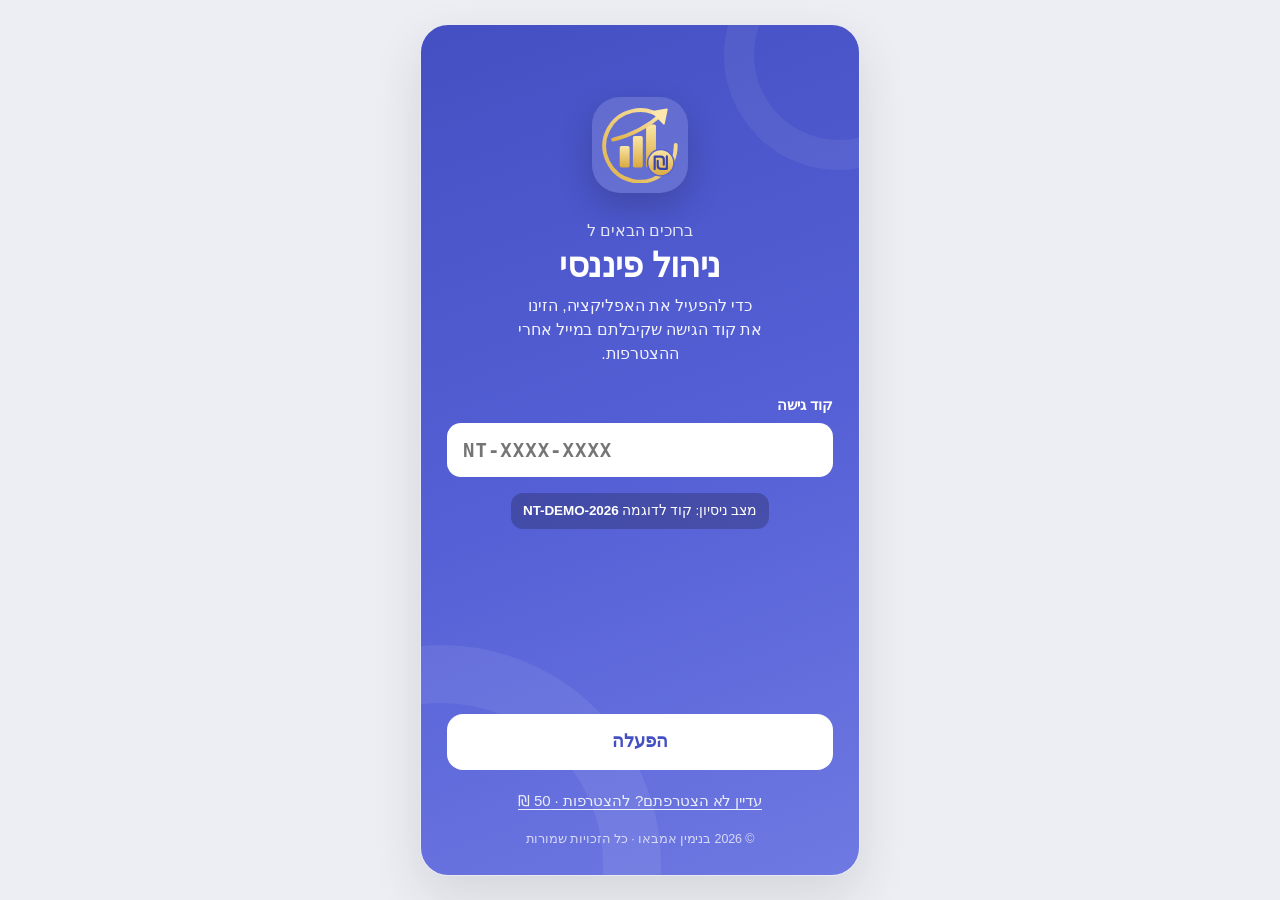
==== commit 53f37990: "Access code screen for new users (trial mode) Existing users keep free access. Not for main until th" ====
--- a/index.html
+++ b/index.html
@@ -278,6 +278,10 @@
 .set-sheet .last-bk{margin-top:12px}
 .pname{display:grid;grid-template-columns:1fr 1fr;gap:10px;margin-top:14px}
 .pname .rem-f input{text-align:right;font-weight:500}
+.ob-agree{display:flex;gap:10px;align-items:flex-start;margin:16px 2px 0;font-size:14.5px;line-height:1.5;color:var(--ink);cursor:pointer}
+.ob-agree input{width:22px;height:22px;flex:none;margin:1px 0 0;accent-color:var(--seal)}
+.ob-agree a{color:var(--seal)}
+.set-row[href]{text-decoration:none;color:inherit}
 .pf-note{display:flex;gap:6px;align-items:center;margin:14px 0 0;color:var(--ink-2);font-size:13.5px}
 .pf-note .lic{color:var(--seal);flex:none}
 .pq{background:var(--surface);border:1px solid var(--line);border-radius:16px;padding:12px 14px;margin-top:12px}
@@ -341,7 +345,7 @@
 .last-bk.warn{background:var(--amber-soft);color:var(--amber)}
 .seg{display:grid;grid-template-columns:repeat(3,1fr);background:var(--track);border-radius:12px;padding:3px;margin-top:12px}
 .seg button{border:0;background:none;border-radius:10px;padding:9px 0;font-size:15px;color:var(--ink-2)}
-.seg button[aria-pressed="true"]{background:var(--surface);color:var(--ink);font-weight:500;box-shadow:0 1px 3px rgba(0,0,0,.08)}
+.seg button[aria-pressed="true"],.seg button[aria-selected="true"]{background:var(--surface);color:var(--ink);font-weight:500;box-shadow:0 1px 3px rgba(0,0,0,.08)}
 .steps{margin:12px 0 0;padding:0 20px 0 0;font-size:14px;color:var(--ink)}
 .steps li{margin-bottom:6px}
 .linkrow{width:100%;display:flex;justify-content:space-between;align-items:center;border:0;background:none;padding:12px 0 2px;color:var(--seal);font-weight:500;font-size:15px}
@@ -436,8 +440,8 @@
   --paper:#F4F5F9; --surface:#FFFFFF; --ink:#14162B; --ink-2:#5B5F78; --line:#E8EAF1;
   --seal:#4A55C9; --seal-soft:#ECEEFC; --on-seal:#FFFFFF;
   --kraft:#ECEEFC; --kraft-ink:#4A55C9;
-  --ok:#1F8A5B; --ok-soft:#E4F4EC;
-  --amber:#B5701A; --amber-soft:#FBF0DD;
+  --ok:#187A50; --ok-soft:#E4F4EC;
+  --amber:#946010; --amber-soft:#FBF0DD;
   --rose:#C83E50; --rose-soft:#FCE8EB;
   --spent:#A9B0F0; --track:#EDEEF4; --fixed-bar:#9AA1C9;
   --hero-a:#4450C2; --hero-b:#6F79E2;
@@ -499,7 +503,7 @@
 
 /* seg control */
 .seg{background:var(--track);border-radius:12px;grid-template-columns:none;grid-auto-flow:column;grid-auto-columns:1fr}
-.seg button[aria-pressed="true"]{box-shadow:0 1px 3px rgba(20,22,43,.1)}
+.seg button[aria-pressed="true"],.seg button[aria-selected="true"]{box-shadow:0 1px 3px rgba(20,22,43,.1)}
 
 /* nudges */
 .nudge{background:var(--amber-soft);border-radius:16px}
@@ -911,6 +915,14 @@
 .tgl-row{display:flex;gap:10px;align-items:flex-start;margin:12px 2px 0;font-size:14.5px;line-height:1.45;cursor:pointer}
 .tgl-row input{width:20px;height:20px;flex:none;margin-top:1px;accent-color:var(--seal)}
 .wl-copy{font-size:12.5px;opacity:.72;margin-top:10px;position:relative;z-index:1}
+.gt-form{width:100%;max-width:400px;margin:28px 0 0;text-align:right;position:relative;z-index:1}
+.gt-form label{display:block;font-weight:700;font-size:15px;margin-bottom:6px}
+.gt-in{width:100%;min-height:54px;border:0;border-radius:14px;padding:0 16px;font:700 19px ui-monospace,monospace;letter-spacing:1px;text-align:left;direction:ltr;background:#fff;color:#1C1F33}
+.gt-in:focus-visible{outline:3px solid #FCE8AC;outline-offset:2px}
+.gt-err{margin:8px 0 0;font-weight:700;font-size:15px;color:#fff;background:rgba(150,20,20,.55);border-radius:10px;padding:6px 10px}
+.gt-err:empty{display:none}
+.gt-trial{margin:16px 0 0;font-size:13.5px;background:rgba(0,0,0,.22);border-radius:12px;padding:8px 12px;position:relative;z-index:1;max-width:400px}
+.wl a.wl-link{display:inline-block}
 .wl-link{border:0;background:none;color:#fff;opacity:.88;font-size:15px;margin-top:12px;padding:8px;position:relative;z-index:1;text-decoration:underline;text-underline-offset:3px}
 /* ---------- tour ---------- */
 .tr{height:100%;display:flex;flex-direction:column;padding:max(18px, calc(env(safe-area-inset-top,0px) + 10px)) 22px max(22px, env(safe-area-inset-bottom,0px));background:var(--paper);overflow-y:auto}
@@ -1033,6 +1045,12 @@
 .ob-goal-calc b{color:var(--seal)}
 .yr-btn{display:flex;align-items:center;justify-content:center;gap:6px;width:100%;margin-top:12px;border:1px solid rgba(255,255,255,.45);background:rgba(255,255,255,.14);color:#fff;border-radius:12px;padding:11px;font-size:15px;font-weight:600}
 .yr-btn:active{background:rgba(255,255,255,.24)}
+.ct-name{display:block;text-align:center;font-size:18px;margin:6px 0 14px}
+.ct-acts{display:flex;gap:12px}
+.ct-btn{flex:1 1 0;display:flex;align-items:center;justify-content:center;min-height:58px;border-radius:14px;text-decoration:none;color:#fff}
+.ct-btn:active{opacity:.85}
+.ct-wa{background:#1FA855}
+.ct-mail{background:#4A55C9}
 .ob-main label{display:flex;flex-direction:column;gap:4px;font-size:12.5px;color:var(--ink-2)}
 .ob-main .field{min-height:44px;padding:9px 10px;font-size:16px}
 .ob-main .mg-monthly{margin-top:8px}
@@ -1082,6 +1100,14 @@
 const BUILD = window.__BUILD || "pwa";
 const app = document.getElementById("app");
 let state = load();
+/* paid access. Users who already had data keep using the app for free.
+   TRIAL: one sample code, no server. On launch, checkAccessCode asks the server. */
+const ACCESS_KEY = "maatafot-access-v1", ACCESS_TRIAL = true, ACCESS_SAMPLE = "NT-DEMO-2026";
+function accessNorm(c){ return String(c || "").toUpperCase().replace(/[^A-Z0-9]/g, ""); }
+function hasAccess(){ try{ return !!localStorage.getItem(ACCESS_KEY); }catch(e){ return true; } }
+function grantAccess(o){ try{ localStorage.setItem(ACCESS_KEY, JSON.stringify(Object.assign({ at:Date.now() }, o))); }catch(e){} }
+function checkAccessCode(c){ return Promise.resolve(ACCESS_TRIAL && accessNorm(c) === accessNorm(ACCESS_SAMPLE)); }
+if(state && !hasAccess()) grantAccess({ existing:true });
 let ui = { tab:"home", month: curYM(), year: new Date().getFullYear(), showAll:false, expTab:"var" };
 let ob = null;
 
@@ -1222,7 +1248,8 @@
 };
 function ill(name, cls){ return `<svg class="ill${cls ? " " + cls : ""}" viewBox="0 0 200 140" aria-hidden="true">${ILL[name]}</svg>`; }
 /* Icons: Lucide (https://lucide.dev), ISC License, Copyright (c) Lucide Contributors */
-const LUCIDE = {"utensils": "<path d=\"M3 2v7c0 1.1.9 2 2 2h4a2 2 0 0 0 2-2V2\"/><path d=\"M7 2v20\"/><path d=\"M21 15V2a5 5 0 0 0-5 5v6c0 1.1.9 2 2 2h3Zm0 0v7\"/>", "shopping-bag": "<path d=\"M6 2 3 6v14a2 2 0 0 0 2 2h14a2 2 0 0 0 2-2V6l-3-4Z\"/><path d=\"M3 6h18\"/><path d=\"M16 10a4 4 0 0 1-8 0\"/>", "clapperboard": "<path d=\"M20.2 6 3 11l-.9-2.4c-.3-1.1.3-2.2 1.3-2.5l13.5-4c1.1-.3 2.2.3 2.5 1.3Z\"/><path d=\"m6.2 5.3 3.1 3.9\"/><path d=\"m12.4 3.4 3.1 4\"/><path d=\"M3 11h18v8a2 2 0 0 1-2 2H5a2 2 0 0 1-2-2Z\"/>", "sparkles": "<path d=\"M9.937 15.5A2 2 0 0 0 8.5 14.063l-6.135-1.582a.5.5 0 0 1 0-.962L8.5 9.936A2 2 0 0 0 9.937 8.5l1.582-6.135a.5.5 0 0 1 .963 0L14.063 8.5A2 2 0 0 0 15.5 9.937l6.135 1.581a.5.5 0 0 1 0 .964L15.5 14.063a2 2 0 0 0-1.437 1.437l-1.582 6.135a.5.5 0 0 1-.963 0z\"/><path d=\"M20 3v4\"/><path d=\"M22 5h-4\"/><path d=\"M4 17v2\"/><path d=\"M5 18H3\"/>", "shopping-cart": "<circle cx=\"8\" cy=\"21\" r=\"1\"/><circle cx=\"19\" cy=\"21\" r=\"1\"/><path d=\"M2.05 2.05h2l2.66 12.42a2 2 0 0 0 2 1.58h9.78a2 2 0 0 0 1.95-1.57l1.65-7.43H5.12\"/>", "car": "<path d=\"M19 17h2c.6 0 1-.4 1-1v-3c0-.9-.7-1.7-1.5-1.9C18.7 10.6 16 10 16 10s-1.3-1.4-2.2-2.3c-.5-.4-1.1-.7-1.8-.7H5c-.6 0-1.1.4-1.4.9l-1.4 2.9A3.7 3.7 0 0 0 2 12v4c0 .6.4 1 1 1h2\"/><circle cx=\"7\" cy=\"17\" r=\"2\"/><path d=\"M9 17h6\"/><circle cx=\"17\" cy=\"17\" r=\"2\"/>", "house": "<path d=\"M15 21v-8a1 1 0 0 0-1-1h-4a1 1 0 0 0-1 1v8\"/><path d=\"M3 10a2 2 0 0 1 .709-1.528l7-5.999a2 2 0 0 1 2.582 0l7 5.999A2 2 0 0 1 21 10v9a2 2 0 0 1-2 2H5a2 2 0 0 1-2-2z\"/>", "lightbulb": "<path d=\"M15 14c.2-1 .7-1.7 1.5-2.5 1-.9 1.5-2.2 1.5-3.5A6 6 0 0 0 6 8c0 1 .2 2.2 1.5 3.5.7.7 1.3 1.5 1.5 2.5\"/><path d=\"M9 18h6\"/><path d=\"M10 22h4\"/>", "smartphone": "<rect width=\"14\" height=\"20\" x=\"5\" y=\"2\" rx=\"2\" ry=\"2\"/><path d=\"M12 18h.01\"/>", "shield-check": "<path d=\"M20 13c0 5-3.5 7.5-7.66 8.95a1 1 0 0 1-.67-.01C7.5 20.5 4 18 4 13V6a1 1 0 0 1 1-1c2 0 4.5-1.2 6.24-2.72a1.17 1.17 0 0 1 1.52 0C14.51 3.81 17 5 19 5a1 1 0 0 1 1 1z\"/><path d=\"m9 12 2 2 4-4\"/>", "graduation-cap": "<path d=\"M21.42 10.922a1 1 0 0 0-.019-1.838L12.83 5.18a2 2 0 0 0-1.66 0L2.6 9.08a1 1 0 0 0 0 1.832l8.57 3.908a2 2 0 0 0 1.66 0z\"/><path d=\"M22 10v6\"/><path d=\"M6 12.5V16a6 3 0 0 0 12 0v-3.5\"/>", "dumbbell": "<path d=\"M14.4 14.4 9.6 9.6\"/><path d=\"M18.657 21.485a2 2 0 1 1-2.829-2.828l-1.767 1.768a2 2 0 1 1-2.829-2.829l6.364-6.364a2 2 0 1 1 2.829 2.829l-1.768 1.767a2 2 0 1 1 2.828 2.829z\"/><path d=\"m21.5 21.5-1.4-1.4\"/><path d=\"M3.9 3.9 2.5 2.5\"/><path d=\"M6.404 12.768a2 2 0 1 1-2.829-2.829l1.768-1.767a2 2 0 1 1-2.828-2.829l2.828-2.828a2 2 0 1 1 2.829 2.828l1.767-1.768a2 2 0 1 1 2.829 2.829z\"/>", "wrench": "<path d=\"M14.7 6.3a1 1 0 0 0 0 1.4l1.6 1.6a1 1 0 0 0 1.4 0l3.77-3.77a6 6 0 0 1-7.94 7.94l-6.91 6.91a2.12 2.12 0 0 1-3-3l6.91-6.91a6 6 0 0 1 7.94-7.94l-3.76 3.76z\"/>", "gift": "<rect x=\"3\" y=\"8\" width=\"18\" height=\"4\" rx=\"1\"/><path d=\"M12 8v13\"/><path d=\"M19 12v7a2 2 0 0 1-2 2H7a2 2 0 0 1-2-2v-7\"/><path d=\"M7.5 8a2.5 2.5 0 0 1 0-5A4.8 8 0 0 1 12 8a4.8 8 0 0 1 4.5-5 2.5 2.5 0 0 1 0 5\"/>", "triangle-alert": "<path d=\"m21.73 18-8-14a2 2 0 0 0-3.48 0l-8 14A2 2 0 0 0 4 21h16a2 2 0 0 0 1.73-3\"/><path d=\"M12 9v4\"/><path d=\"M12 17h.01\"/>", "baby": "<path d=\"M9 12h.01\"/><path d=\"M15 12h.01\"/><path d=\"M10 16c.5.3 1.2.5 2 .5s1.5-.2 2-.5\"/><path d=\"M19 6.3a9 9 0 0 1 1.8 3.9 2 2 0 0 1 0 3.6 9 9 0 0 1-17.6 0 2 2 0 0 1 0-3.6A9 9 0 0 1 12 3c2 0 3.5 1.1 3.5 2.5s-.9 2.5-2 2.5c-.8 0-1.5-.4-1.5-1\"/>", "stethoscope": "<path d=\"M11 2v2\"/><path d=\"M5 2v2\"/><path d=\"M5 3H4a2 2 0 0 0-2 2v4a6 6 0 0 0 12 0V5a2 2 0 0 0-2-2h-1\"/><path d=\"M8 15a6 6 0 0 0 12 0v-3\"/><circle cx=\"20\" cy=\"10\" r=\"2\"/>", "paw-print": "<circle cx=\"11\" cy=\"4\" r=\"2\"/><circle cx=\"18\" cy=\"8\" r=\"2\"/><circle cx=\"20\" cy=\"16\" r=\"2\"/><path d=\"M9 10a5 5 0 0 1 5 5v3.5a3.5 3.5 0 0 1-6.84 1.045Q6.52 17.48 4.46 16.84A3.5 3.5 0 0 1 5.5 10Z\"/>", "briefcase": "<path d=\"M16 20V4a2 2 0 0 0-2-2h-4a2 2 0 0 0-2 2v16\"/><rect width=\"20\" height=\"14\" x=\"2\" y=\"6\" rx=\"2\"/>", "bus": "<path d=\"M8 6v6\"/><path d=\"M15 6v6\"/><path d=\"M2 12h19.6\"/><path d=\"M18 18h3s.5-1.7.8-2.8c.1-.4.2-.8.2-1.2 0-.4-.1-.8-.2-1.2l-1.4-5C20.1 6.8 19.1 6 18 6H4a2 2 0 0 0-2 2v10h3\"/><circle cx=\"7\" cy=\"18\" r=\"2\"/><path d=\"M9 18h5\"/><circle cx=\"16\" cy=\"18\" r=\"2\"/>", "tag": "<path d=\"M12.586 2.586A2 2 0 0 0 11.172 2H4a2 2 0 0 0-2 2v7.172a2 2 0 0 0 .586 1.414l8.704 8.704a2.426 2.426 0 0 0 3.42 0l6.58-6.58a2.426 2.426 0 0 0 0-3.42z\"/><circle cx=\"7.5\" cy=\"7.5\" r=\".5\" fill=\"currentColor\"/>", "life-buoy": "<circle cx=\"12\" cy=\"12\" r=\"10\"/><path d=\"m4.93 4.93 4.24 4.24\"/><path d=\"m14.83 9.17 4.24-4.24\"/><path d=\"m14.83 14.83 4.24 4.24\"/><path d=\"m9.17 14.83-4.24 4.24\"/><circle cx=\"12\" cy=\"12\" r=\"4\"/>", "plane": "<path d=\"M17.8 19.2 16 11l3.5-3.5C21 6 21.5 4 21 3c-1-.5-3 0-4.5 1.5L13 8 4.8 6.2c-.5-.1-.9.1-1.1.5l-.3.5c-.2.5-.1 1 .3 1.3L9 12l-2 3H4l-1 1 3 2 2 3 1-1v-3l3-2 3.5 5.3c.3.4.8.5 1.3.3l.5-.2c.4-.3.6-.7.5-1.2z\"/>", "gem": "<path d=\"M6 3h12l4 6-10 13L2 9Z\"/><path d=\"M11 3 8 9l4 13 4-13-3-6\"/><path d=\"M2 9h20\"/>", "target": "<circle cx=\"12\" cy=\"12\" r=\"10\"/><circle cx=\"12\" cy=\"12\" r=\"6\"/><circle cx=\"12\" cy=\"12\" r=\"2\"/>", "landmark": "<line x1=\"3\" x2=\"21\" y1=\"22\" y2=\"22\"/><line x1=\"6\" x2=\"6\" y1=\"18\" y2=\"11\"/><line x1=\"10\" x2=\"10\" y1=\"18\" y2=\"11\"/><line x1=\"14\" x2=\"14\" y1=\"18\" y2=\"11\"/><line x1=\"18\" x2=\"18\" y1=\"18\" y2=\"11\"/><polygon points=\"12 2 20 7 4 7\"/>", "trending-down": "<polyline points=\"22 17 13.5 8.5 8.5 13.5 2 7\"/><polyline points=\"16 17 22 17 22 11\"/>", "receipt": "<path d=\"M4 2v20l2-1 2 1 2-1 2 1 2-1 2 1 2-1 2 1V2l-2 1-2-1-2 1-2-1-2 1-2-1-2 1Z\"/><path d=\"M16 8h-6a2 2 0 1 0 0 4h4a2 2 0 1 1 0 4H8\"/><path d=\"M12 17.5v-11\"/>", "lock": "<rect width=\"18\" height=\"11\" x=\"3\" y=\"11\" rx=\"2\" ry=\"2\"/><path d=\"M7 11V7a5 5 0 0 1 10 0v4\"/>", "shield": "<path d=\"M20 13c0 5-3.5 7.5-7.66 8.95a1 1 0 0 1-.67-.01C7.5 20.5 4 18 4 13V6a1 1 0 0 1 1-1c2 0 4.5-1.2 6.24-2.72a1.17 1.17 0 0 1 1.52 0C14.51 3.81 17 5 19 5a1 1 0 0 1 1 1z\"/>", "calendar-days": "<path d=\"M8 2v4\"/><path d=\"M16 2v4\"/><rect width=\"18\" height=\"18\" x=\"3\" y=\"4\" rx=\"2\"/><path d=\"M3 10h18\"/><path d=\"M8 14h.01\"/><path d=\"M12 14h.01\"/><path d=\"M16 14h.01\"/><path d=\"M8 18h.01\"/><path d=\"M12 18h.01\"/><path d=\"M16 18h.01\"/>", "alarm-clock": "<circle cx=\"12\" cy=\"13\" r=\"8\"/><path d=\"M12 9v4l2 2\"/><path d=\"M5 3 2 6\"/><path d=\"m22 6-3-3\"/><path d=\"M6.38 18.7 4 21\"/><path d=\"M17.64 18.67 20 21\"/>", "palette": "<circle cx=\"13.5\" cy=\"6.5\" r=\".5\" fill=\"currentColor\"/><circle cx=\"17.5\" cy=\"10.5\" r=\".5\" fill=\"currentColor\"/><circle cx=\"8.5\" cy=\"7.5\" r=\".5\" fill=\"currentColor\"/><circle cx=\"6.5\" cy=\"12.5\" r=\".5\" fill=\"currentColor\"/><path d=\"M12 2C6.5 2 2 6.5 2 12s4.5 10 10 10c.926 0 1.648-.746 1.648-1.688 0-.437-.18-.835-.437-1.125-.29-.289-.438-.652-.438-1.125a1.64 1.64 0 0 1 1.668-1.668h1.996c3.051 0 5.555-2.503 5.555-5.554C21.965 6.012 17.461 2 12 2z\"/>", "circle-help": "<circle cx=\"12\" cy=\"12\" r=\"10\"/><path d=\"M9.09 9a3 3 0 0 1 5.83 1c0 2-3 3-3 3\"/><path d=\"M12 17h.01\"/>", "compass": "<path d=\"m16.24 7.76-1.804 5.411a2 2 0 0 1-1.265 1.265L7.76 16.24l1.804-5.411a2 2 0 0 1 1.265-1.265z\"/><circle cx=\"12\" cy=\"12\" r=\"10\"/>", "monitor": "<rect width=\"20\" height=\"14\" x=\"2\" y=\"3\" rx=\"2\"/><line x1=\"8\" x2=\"16\" y1=\"21\" y2=\"21\"/><line x1=\"12\" x2=\"12\" y1=\"17\" y2=\"21\"/>", "chart-pie": "<path d=\"M21 12c.552 0 1.005-.449.95-.998a10 10 0 0 0-8.953-8.951c-.55-.055-.998.398-.998.95v8a1 1 0 0 0 1 1z\"/><path d=\"M21.21 15.89A10 10 0 1 1 8 2.83\"/>", "zap": "<path d=\"M4 14a1 1 0 0 1-.78-1.63l9.9-10.2a.5.5 0 0 1 .86.46l-1.92 6.02A1 1 0 0 0 13 10h7a1 1 0 0 1 .78 1.63l-9.9 10.2a.5.5 0 0 1-.86-.46l1.92-6.02A1 1 0 0 0 11 14z\"/>", "pen-line": "<path d=\"M12 20h9\"/><path d=\"M16.376 3.622a1 1 0 0 1 3.002 3.002L7.368 18.635a2 2 0 0 1-.855.506l-2.872.838a.5.5 0 0 1-.62-.62l.838-2.872a2 2 0 0 1 .506-.854z\"/>", "circle-check": "<circle cx=\"12\" cy=\"12\" r=\"10\"/><path d=\"m9 12 2 2 4-4\"/>", "chart-column": "<path d=\"M3 3v16a2 2 0 0 0 2 2h16\"/><path d=\"M18 17V9\"/><path d=\"M13 17V5\"/><path d=\"M8 17v-3\"/>", "calendar-check": "<path d=\"M8 2v4\"/><path d=\"M16 2v4\"/><rect width=\"18\" height=\"18\" x=\"3\" y=\"4\" rx=\"2\"/><path d=\"M3 10h18\"/><path d=\"m9 16 2 2 4-4\"/>", "book-open": "<path d=\"M12 7v14\"/><path d=\"M3 18a1 1 0 0 1-1-1V4a1 1 0 0 1 1-1h5a4 4 0 0 1 4 4 4 4 0 0 1 4-4h5a1 1 0 0 1 1 1v13a1 1 0 0 1-1 1h-6a3 3 0 0 0-3 3 3 3 0 0 0-3-3z\"/>", "file-spreadsheet": "<path d=\"M15 2H6a2 2 0 0 0-2 2v16a2 2 0 0 0 2 2h12a2 2 0 0 0 2-2V7Z\"/><path d=\"M14 2v4a2 2 0 0 0 2 2h4\"/><path d=\"M8 13h2\"/><path d=\"M14 13h2\"/><path d=\"M8 17h2\"/><path d=\"M14 17h2\"/>", "book-marked": "<path d=\"M10 2v8l3-3 3 3V2\"/><path d=\"M4 19.5v-15A2.5 2.5 0 0 1 6.5 2H19a1 1 0 0 1 1 1v18a1 1 0 0 1-1 1H6.5a1 1 0 0 1 0-5H20\"/>", "eye": "<path d=\"M2.062 12.348a1 1 0 0 1 0-.696 10.75 10.75 0 0 1 19.876 0 1 1 0 0 1 0 .696 10.75 10.75 0 0 1-19.876 0\"/><circle cx=\"12\" cy=\"12\" r=\"3\"/>", "hand": "<path d=\"M18 11V6a2 2 0 0 0-2-2a2 2 0 0 0-2 2\"/><path d=\"M14 10V4a2 2 0 0 0-2-2a2 2 0 0 0-2 2v2\"/><path d=\"M10 10.5V6a2 2 0 0 0-2-2a2 2 0 0 0-2 2v8\"/><path d=\"M18 8a2 2 0 1 1 4 0v6a8 8 0 0 1-8 8h-2c-2.8 0-4.5-.86-5.99-2.34l-3.6-3.6a2 2 0 0 1 2.83-2.82L7 15\"/>", "calculator": "<rect width=\"16\" height=\"20\" x=\"4\" y=\"2\" rx=\"2\"/><line x1=\"8\" x2=\"16\" y1=\"6\" y2=\"6\"/><line x1=\"16\" x2=\"16\" y1=\"14\" y2=\"18\"/><path d=\"M16 10h.01\"/><path d=\"M12 10h.01\"/><path d=\"M8 10h.01\"/><path d=\"M12 14h.01\"/><path d=\"M8 14h.01\"/><path d=\"M12 18h.01\"/><path d=\"M8 18h.01\"/>", "piggy-bank": "<path d=\"M19 5c-1.5 0-2.8 1.4-3 2-3.5-1.5-11-.3-11 5 0 1.8 0 3 2 4.5V20h4v-2h3v2h4v-4c1-.5 1.7-1 2-2h2v-4h-2c0-1-.5-1.5-1-2V5z\"/><path d=\"M2 9v1c0 1.1.9 2 2 2h1\"/><path d=\"M16 11h.01\"/>", "undo-2": "<path d=\"M9 14 4 9l5-5\"/><path d=\"M4 9h10.5a5.5 5.5 0 0 1 5.5 5.5a5.5 5.5 0 0 1-5.5 5.5H11\"/>", "settings-2": "<path d=\"M20 7h-9\"/><path d=\"M14 17H5\"/><circle cx=\"17\" cy=\"17\" r=\"3\"/><circle cx=\"7\" cy=\"7\" r=\"3\"/>", "user-round": "<circle cx=\"12\" cy=\"8\" r=\"5\"/><path d=\"M20 21a8 8 0 0 0-16 0\"/>"};
+/* Icons: Lucide (https://lucide.dev), ISC License, Copyright (c) Lucide Icons and Contributors; some icons derived from Feather, MIT License, Copyright (c) 2013-present Cole Bemis. Full texts: THIRD_PARTY_NOTICES.md */
+const LUCIDE = {"message-circle": "<path d=\"M7.9 20A9 9 0 1 0 4 16.1L2 22Z\"/>", "utensils": "<path d=\"M3 2v7c0 1.1.9 2 2 2h4a2 2 0 0 0 2-2V2\"/><path d=\"M7 2v20\"/><path d=\"M21 15V2a5 5 0 0 0-5 5v6c0 1.1.9 2 2 2h3Zm0 0v7\"/>", "shopping-bag": "<path d=\"M6 2 3 6v14a2 2 0 0 0 2 2h14a2 2 0 0 0 2-2V6l-3-4Z\"/><path d=\"M3 6h18\"/><path d=\"M16 10a4 4 0 0 1-8 0\"/>", "clapperboard": "<path d=\"M20.2 6 3 11l-.9-2.4c-.3-1.1.3-2.2 1.3-2.5l13.5-4c1.1-.3 2.2.3 2.5 1.3Z\"/><path d=\"m6.2 5.3 3.1 3.9\"/><path d=\"m12.4 3.4 3.1 4\"/><path d=\"M3 11h18v8a2 2 0 0 1-2 2H5a2 2 0 0 1-2-2Z\"/>", "sparkles": "<path d=\"M9.937 15.5A2 2 0 0 0 8.5 14.063l-6.135-1.582a.5.5 0 0 1 0-.962L8.5 9.936A2 2 0 0 0 9.937 8.5l1.582-6.135a.5.5 0 0 1 .963 0L14.063 8.5A2 2 0 0 0 15.5 9.937l6.135 1.581a.5.5 0 0 1 0 .964L15.5 14.063a2 2 0 0 0-1.437 1.437l-1.582 6.135a.5.5 0 0 1-.963 0z\"/><path d=\"M20 3v4\"/><path d=\"M22 5h-4\"/><path d=\"M4 17v2\"/><path d=\"M5 18H3\"/>", "shopping-cart": "<circle cx=\"8\" cy=\"21\" r=\"1\"/><circle cx=\"19\" cy=\"21\" r=\"1\"/><path d=\"M2.05 2.05h2l2.66 12.42a2 2 0 0 0 2 1.58h9.78a2 2 0 0 0 1.95-1.57l1.65-7.43H5.12\"/>", "car": "<path d=\"M19 17h2c.6 0 1-.4 1-1v-3c0-.9-.7-1.7-1.5-1.9C18.7 10.6 16 10 16 10s-1.3-1.4-2.2-2.3c-.5-.4-1.1-.7-1.8-.7H5c-.6 0-1.1.4-1.4.9l-1.4 2.9A3.7 3.7 0 0 0 2 12v4c0 .6.4 1 1 1h2\"/><circle cx=\"7\" cy=\"17\" r=\"2\"/><path d=\"M9 17h6\"/><circle cx=\"17\" cy=\"17\" r=\"2\"/>", "house": "<path d=\"M15 21v-8a1 1 0 0 0-1-1h-4a1 1 0 0 0-1 1v8\"/><path d=\"M3 10a2 2 0 0 1 .709-1.528l7-5.999a2 2 0 0 1 2.582 0l7 5.999A2 2 0 0 1 21 10v9a2 2 0 0 1-2 2H5a2 2 0 0 1-2-2z\"/>", "lightbulb": "<path d=\"M15 14c.2-1 .7-1.7 1.5-2.5 1-.9 1.5-2.2 1.5-3.5A6 6 0 0 0 6 8c0 1 .2 2.2 1.5 3.5.7.7 1.3 1.5 1.5 2.5\"/><path d=\"M9 18h6\"/><path d=\"M10 22h4\"/>", "smartphone": "<rect width=\"14\" height=\"20\" x=\"5\" y=\"2\" rx=\"2\" ry=\"2\"/><path d=\"M12 18h.01\"/>", "shield-check": "<path d=\"M20 13c0 5-3.5 7.5-7.66 8.95a1 1 0 0 1-.67-.01C7.5 20.5 4 18 4 13V6a1 1 0 0 1 1-1c2 0 4.5-1.2 6.24-2.72a1.17 1.17 0 0 1 1.52 0C14.51 3.81 17 5 19 5a1 1 0 0 1 1 1z\"/><path d=\"m9 12 2 2 4-4\"/>", "graduation-cap": "<path d=\"M21.42 10.922a1 1 0 0 0-.019-1.838L12.83 5.18a2 2 0 0 0-1.66 0L2.6 9.08a1 1 0 0 0 0 1.832l8.57 3.908a2 2 0 0 0 1.66 0z\"/><path d=\"M22 10v6\"/><path d=\"M6 12.5V16a6 3 0 0 0 12 0v-3.5\"/>", "dumbbell": "<path d=\"M14.4 14.4 9.6 9.6\"/><path d=\"M18.657 21.485a2 2 0 1 1-2.829-2.828l-1.767 1.768a2 2 0 1 1-2.829-2.829l6.364-6.364a2 2 0 1 1 2.829 2.829l-1.768 1.767a2 2 0 1 1 2.828 2.829z\"/><path d=\"m21.5 21.5-1.4-1.4\"/><path d=\"M3.9 3.9 2.5 2.5\"/><path d=\"M6.404 12.768a2 2 0 1 1-2.829-2.829l1.768-1.767a2 2 0 1 1-2.828-2.829l2.828-2.828a2 2 0 1 1 2.829 2.828l1.767-1.768a2 2 0 1 1 2.829 2.829z\"/>", "wrench": "<path d=\"M14.7 6.3a1 1 0 0 0 0 1.4l1.6 1.6a1 1 0 0 0 1.4 0l3.77-3.77a6 6 0 0 1-7.94 7.94l-6.91 6.91a2.12 2.12 0 0 1-3-3l6.91-6.91a6 6 0 0 1 7.94-7.94l-3.76 3.76z\"/>", "gift": "<rect x=\"3\" y=\"8\" width=\"18\" height=\"4\" rx=\"1\"/><path d=\"M12 8v13\"/><path d=\"M19 12v7a2 2 0 0 1-2 2H7a2 2 0 0 1-2-2v-7\"/><path d=\"M7.5 8a2.5 2.5 0 0 1 0-5A4.8 8 0 0 1 12 8a4.8 8 0 0 1 4.5-5 2.5 2.5 0 0 1 0 5\"/>", "triangle-alert": "<path d=\"m21.73 18-8-14a2 2 0 0 0-3.48 0l-8 14A2 2 0 0 0 4 21h16a2 2 0 0 0 1.73-3\"/><path d=\"M12 9v4\"/><path d=\"M12 17h.01\"/>", "baby": "<path d=\"M9 12h.01\"/><path d=\"M15 12h.01\"/><path d=\"M10 16c.5.3 1.2.5 2 .5s1.5-.2 2-.5\"/><path d=\"M19 6.3a9 9 0 0 1 1.8 3.9 2 2 0 0 1 0 3.6 9 9 0 0 1-17.6 0 2 2 0 0 1 0-3.6A9 9 0 0 1 12 3c2 0 3.5 1.1 3.5 2.5s-.9 2.5-2 2.5c-.8 0-1.5-.4-1.5-1\"/>", "stethoscope": "<path d=\"M11 2v2\"/><path d=\"M5 2v2\"/><path d=\"M5 3H4a2 2 0 0 0-2 2v4a6 6 0 0 0 12 0V5a2 2 0 0 0-2-2h-1\"/><path d=\"M8 15a6 6 0 0 0 12 0v-3\"/><circle cx=\"20\" cy=\"10\" r=\"2\"/>", "paw-print": "<circle cx=\"11\" cy=\"4\" r=\"2\"/><circle cx=\"18\" cy=\"8\" r=\"2\"/><circle cx=\"20\" cy=\"16\" r=\"2\"/><path d=\"M9 10a5 5 0 0 1 5 5v3.5a3.5 3.5 0 0 1-6.84 1.045Q6.52 17.48 4.46 16.84A3.5 3.5 0 0 1 5.5 10Z\"/>", "briefcase": "<path d=\"M16 20V4a2 2 0 0 0-2-2h-4a2 2 0 0 0-2 2v16\"/><rect width=\"20\" height=\"14\" x=\"2\" y=\"6\" rx=\"2\"/>", "bus": "<path d=\"M8 6v6\"/><path d=\"M15 6v6\"/><path d=\"M2 12h19.6\"/><path d=\"M18 18h3s.5-1.7.8-2.8c.1-.4.2-.8.2-1.2 0-.4-.1-.8-.2-1.2l-1.4-5C20.1 6.8 19.1 6 18 6H4a2 2 0 0 0-2 2v10h3\"/><circle cx=\"7\" cy=\"18\" r=\"2\"/><path d=\"M9 18h5\"/><circle cx=\"16\" cy=\"18\" r=\"2\"/>", "tag": "<path d=\"M12.586 2.586A2 2 0 0 0 11.172 2H4a2 2 0 0 0-2 2v7.172a2 2 0 0 0 .586 1.414l8.704 8.704a2.426 2.426 0 0 0 3.42 0l6.58-6.58a2.426 2.426 0 0 0 0-3.42z\"/><circle cx=\"7.5\" cy=\"7.5\" r=\".5\" fill=\"currentColor\"/>", "life-buoy": "<circle cx=\"12\" cy=\"12\" r=\"10\"/><path d=\"m4.93 4.93 4.24 4.24\"/><path d=\"m14.83 9.17 4.24-4.24\"/><path d=\"m14.83 14.83 4.24 4.24\"/><path d=\"m9.17 14.83-4.24 4.24\"/><circle cx=\"12\" cy=\"12\" r=\"4\"/>", "plane": "<path d=\"M17.8 19.2 16 11l3.5-3.5C21 6 21.5 4 21 3c-1-.5-3 0-4.5 1.5L13 8 4.8 6.2c-.5-.1-.9.1-1.1.5l-.3.5c-.2.5-.1 1 .3 1.3L9 12l-2 3H4l-1 1 3 2 2 3 1-1v-3l3-2 3.5 5.3c.3.4.8.5 1.3.3l.5-.2c.4-.3.6-.7.5-1.2z\"/>", "gem": "<path d=\"M6 3h12l4 6-10 13L2 9Z\"/><path d=\"M11 3 8 9l4 13 4-13-3-6\"/><path d=\"M2 9h20\"/>", "target": "<circle cx=\"12\" cy=\"12\" r=\"10\"/><circle cx=\"12\" cy=\"12\" r=\"6\"/><circle cx=\"12\" cy=\"12\" r=\"2\"/>", "landmark": "<line x1=\"3\" x2=\"21\" y1=\"22\" y2=\"22\"/><line x1=\"6\" x2=\"6\" y1=\"18\" y2=\"11\"/><line x1=\"10\" x2=\"10\" y1=\"18\" y2=\"11\"/><line x1=\"14\" x2=\"14\" y1=\"18\" y2=\"11\"/><line x1=\"18\" x2=\"18\" y1=\"18\" y2=\"11\"/><polygon points=\"12 2 20 7 4 7\"/>", "trending-down": "<polyline points=\"22 17 13.5 8.5 8.5 13.5 2 7\"/><polyline points=\"16 17 22 17 22 11\"/>", "receipt": "<path d=\"M4 2v20l2-1 2 1 2-1 2 1 2-1 2 1 2-1 2 1V2l-2 1-2-1-2 1-2-1-2 1-2-1-2 1Z\"/><path d=\"M16 8h-6a2 2 0 1 0 0 4h4a2 2 0 1 1 0 4H8\"/><path d=\"M12 17.5v-11\"/>", "lock": "<rect width=\"18\" height=\"11\" x=\"3\" y=\"11\" rx=\"2\" ry=\"2\"/><path d=\"M7 11V7a5 5 0 0 1 10 0v4\"/>", "shield": "<path d=\"M20 13c0 5-3.5 7.5-7.66 8.95a1 1 0 0 1-.67-.01C7.5 20.5 4 18 4 13V6a1 1 0 0 1 1-1c2 0 4.5-1.2 6.24-2.72a1.17 1.17 0 0 1 1.52 0C14.51 3.81 17 5 19 5a1 1 0 0 1 1 1z\"/>", "calendar-days": "<path d=\"M8 2v4\"/><path d=\"M16 2v4\"/><rect width=\"18\" height=\"18\" x=\"3\" y=\"4\" rx=\"2\"/><path d=\"M3 10h18\"/><path d=\"M8 14h.01\"/><path d=\"M12 14h.01\"/><path d=\"M16 14h.01\"/><path d=\"M8 18h.01\"/><path d=\"M12 18h.01\"/><path d=\"M16 18h.01\"/>", "alarm-clock": "<circle cx=\"12\" cy=\"13\" r=\"8\"/><path d=\"M12 9v4l2 2\"/><path d=\"M5 3 2 6\"/><path d=\"m22 6-3-3\"/><path d=\"M6.38 18.7 4 21\"/><path d=\"M17.64 18.67 20 21\"/>", "palette": "<circle cx=\"13.5\" cy=\"6.5\" r=\".5\" fill=\"currentColor\"/><circle cx=\"17.5\" cy=\"10.5\" r=\".5\" fill=\"currentColor\"/><circle cx=\"8.5\" cy=\"7.5\" r=\".5\" fill=\"currentColor\"/><circle cx=\"6.5\" cy=\"12.5\" r=\".5\" fill=\"currentColor\"/><path d=\"M12 2C6.5 2 2 6.5 2 12s4.5 10 10 10c.926 0 1.648-.746 1.648-1.688 0-.437-.18-.835-.437-1.125-.29-.289-.438-.652-.438-1.125a1.64 1.64 0 0 1 1.668-1.668h1.996c3.051 0 5.555-2.503 5.555-5.554C21.965 6.012 17.461 2 12 2z\"/>", "circle-help": "<circle cx=\"12\" cy=\"12\" r=\"10\"/><path d=\"M9.09 9a3 3 0 0 1 5.83 1c0 2-3 3-3 3\"/><path d=\"M12 17h.01\"/>", "compass": "<path d=\"m16.24 7.76-1.804 5.411a2 2 0 0 1-1.265 1.265L7.76 16.24l1.804-5.411a2 2 0 0 1 1.265-1.265z\"/><circle cx=\"12\" cy=\"12\" r=\"10\"/>", "monitor": "<rect width=\"20\" height=\"14\" x=\"2\" y=\"3\" rx=\"2\"/><line x1=\"8\" x2=\"16\" y1=\"21\" y2=\"21\"/><line x1=\"12\" x2=\"12\" y1=\"17\" y2=\"21\"/>", "chart-pie": "<path d=\"M21 12c.552 0 1.005-.449.95-.998a10 10 0 0 0-8.953-8.951c-.55-.055-.998.398-.998.95v8a1 1 0 0 0 1 1z\"/><path d=\"M21.21 15.89A10 10 0 1 1 8 2.83\"/>", "zap": "<path d=\"M4 14a1 1 0 0 1-.78-1.63l9.9-10.2a.5.5 0 0 1 .86.46l-1.92 6.02A1 1 0 0 0 13 10h7a1 1 0 0 1 .78 1.63l-9.9 10.2a.5.5 0 0 1-.86-.46l1.92-6.02A1 1 0 0 0 11 14z\"/>", "pen-line": "<path d=\"M12 20h9\"/><path d=\"M16.376 3.622a1 1 0 0 1 3.002 3.002L7.368 18.635a2 2 0 0 1-.855.506l-2.872.838a.5.5 0 0 1-.62-.62l.838-2.872a2 2 0 0 1 .506-.854z\"/>", "circle-check": "<circle cx=\"12\" cy=\"12\" r=\"10\"/><path d=\"m9 12 2 2 4-4\"/>", "chart-column": "<path d=\"M3 3v16a2 2 0 0 0 2 2h16\"/><path d=\"M18 17V9\"/><path d=\"M13 17V5\"/><path d=\"M8 17v-3\"/>", "calendar-check": "<path d=\"M8 2v4\"/><path d=\"M16 2v4\"/><rect width=\"18\" height=\"18\" x=\"3\" y=\"4\" rx=\"2\"/><path d=\"M3 10h18\"/><path d=\"m9 16 2 2 4-4\"/>", "book-open": "<path d=\"M12 7v14\"/><path d=\"M3 18a1 1 0 0 1-1-1V4a1 1 0 0 1 1-1h5a4 4 0 0 1 4 4 4 4 0 0 1 4-4h5a1 1 0 0 1 1 1v13a1 1 0 0 1-1 1h-6a3 3 0 0 0-3 3 3 3 0 0 0-3-3z\"/>", "file-spreadsheet": "<path d=\"M15 2H6a2 2 0 0 0-2 2v16a2 2 0 0 0 2 2h12a2 2 0 0 0 2-2V7Z\"/><path d=\"M14 2v4a2 2 0 0 0 2 2h4\"/><path d=\"M8 13h2\"/><path d=\"M14 13h2\"/><path d=\"M8 17h2\"/><path d=\"M14 17h2\"/>", "book-marked": "<path d=\"M10 2v8l3-3 3 3V2\"/><path d=\"M4 19.5v-15A2.5 2.5 0 0 1 6.5 2H19a1 1 0 0 1 1 1v18a1 1 0 0 1-1 1H6.5a1 1 0 0 1 0-5H20\"/>", "eye": "<path d=\"M2.062 12.348a1 1 0 0 1 0-.696 10.75 10.75 0 0 1 19.876 0 1 1 0 0 1 0 .696 10.75 10.75 0 0 1-19.876 0\"/><circle cx=\"12\" cy=\"12\" r=\"3\"/>", "hand": "<path d=\"M18 11V6a2 2 0 0 0-2-2a2 2 0 0 0-2 2\"/><path d=\"M14 10V4a2 2 0 0 0-2-2a2 2 0 0 0-2 2v2\"/><path d=\"M10 10.5V6a2 2 0 0 0-2-2a2 2 0 0 0-2 2v8\"/><path d=\"M18 8a2 2 0 1 1 4 0v6a8 8 0 0 1-8 8h-2c-2.8 0-4.5-.86-5.99-2.34l-3.6-3.6a2 2 0 0 1 2.83-2.82L7 15\"/>", "calculator": "<rect width=\"16\" height=\"20\" x=\"4\" y=\"2\" rx=\"2\"/><line x1=\"8\" x2=\"16\" y1=\"6\" y2=\"6\"/><line x1=\"16\" x2=\"16\" y1=\"14\" y2=\"18\"/><path d=\"M16 10h.01\"/><path d=\"M12 10h.01\"/><path d=\"M8 10h.01\"/><path d=\"M12 14h.01\"/><path d=\"M8 14h.01\"/><path d=\"M12 18h.01\"/><path d=\"M8 18h.01\"/>", "piggy-bank": "<path d=\"M19 5c-1.5 0-2.8 1.4-3 2-3.5-1.5-11-.3-11 5 0 1.8 0 3 2 4.5V20h4v-2h3v2h4v-4c1-.5 1.7-1 2-2h2v-4h-2c0-1-.5-1.5-1-2V5z\"/><path d=\"M2 9v1c0 1.1.9 2 2 2h1\"/><path d=\"M16 11h.01\"/>", "undo-2": "<path d=\"M9 14 4 9l5-5\"/><path d=\"M4 9h10.5a5.5 5.5 0 0 1 5.5 5.5a5.5 5.5 0 0 1-5.5 5.5H11\"/>", "settings-2": "<path d=\"M20 7h-9\"/><path d=\"M14 17H5\"/><circle cx=\"17\" cy=\"17\" r=\"3\"/><circle cx=\"7\" cy=\"7\" r=\"3\"/>", "user-round": "<circle cx=\"12\" cy=\"8\" r=\"5\"/><path d=\"M20 21a8 8 0 0 0-16 0\"/>"};
 function svgIcon(n, size){ return `<svg class="lic" viewBox="0 0 24 24" width="${size || 20}" height="${size || 20}" fill="none" stroke="currentColor" stroke-width="1.9" stroke-linecap="round" stroke-linejoin="round" aria-hidden="true">${LUCIDE[n] || LUCIDE.tag}</svg>`; }
 const ICON_MAP = [
   [/מסעד|אוכל|הזמנ|קפה|פיצ/,"utensils"],[/בגד|קניות$|אופנ|נעל/,"shopping-bag"],[/בילוי|יציא|קולנוע|הופע/,"clapperboard"],[/טיפוח|מספר|קוסמט/,"sparkles"],
@@ -1255,6 +1282,8 @@
 }
 function migrate(){
   if(!state || !state.onboarded) return;
+  /* v57: months before the start that were opened by hand (they have a plan) count in savings. */
+  if(!state.migOpened){ Object.keys(state.months || {}).forEach(k => { const m = state.months[k]; if(k < startYM() && m && m.lines && (m.lines.income || []).some(l => (l.plan || 0) > 0)) m.opened = true; }); state.migOpened = true; }
   (state.cats || []).forEach(c => { const i = PREV_COLORS.indexOf((c.color || "").toUpperCase()); if(i >= 0) c.color = COLORS[i]; });
   if(!state.template.lines){ state.template.lines = defaultLines(state.template.income || 0); }
   if(!state.createdAt) state.createdAt = Date.now();
@@ -1293,12 +1322,14 @@
 }
 function monthHasData(m){
   if(!m) return false;
+  if(m.opened) return true;
   if(m.savedActual != null) return true;
   if(m._ym && state.expenses.some(e => cycleOf(e.date) === m._ym)) return true;
   return ["income","fixed","extra"].some(k => (m.lines[k] || []).some(l => l.actual != null));
 }
 function openMonth(ym, empty){
   const m = monthData(ym);
+  m.opened = true;   // opened by hand: counted in savings even if it is before the start month
   if(empty){
     ["income","fixed","extra"].forEach(k => m.lines[k].forEach(l => l.plan = 0));
     Object.keys(m.env).forEach(id => m.env[id] = 0);
@@ -1336,8 +1367,10 @@
   r.expensesEff = r.fixedEff + r.extraEff + variable;
   const ended = ym < curYM() || !!m.closed;
   const goal = m.saving || 0, saved = m.savedActual;
-  const hasAny = exps.length > 0 || ["income","fixed","extra"].some(k => m.lines[k].some(l => l.actual != null));
+  const hasAny = !!m.opened || exps.length > 0 || ["income","fixed","extra"].some(k => m.lines[k].some(l => l.actual != null));
   r.autoSaved = hasAny && isTracked(ym) ? Math.max(0, r.incomeEff - r.expensesEff) : null;
+  /* A month from before the start, opened by hand: expenses were not recorded day by day, so count the saving target, not everything left over. */
+  if(r.autoSaved != null && m.opened && ym < startYM()) r.autoSaved = Math.min(r.autoSaved, goal);
   r.savedManual = saved != null; r.monthEnded = ended;
   r.savedActual = saved != null ? saved : (ended ? r.autoSaved : null);
   r.savingEff = saved != null ? (ended ? saved : Math.max(goal, saved)) : (ended && r.autoSaved != null ? r.autoSaved : goal);
@@ -1405,6 +1438,36 @@
   if(k === "goals") return `<div class="tm">${bars([["קרן חירום","1,500 / 3,000",50],["רכב","6,000 / 24,000",25],["✈️ חופשה","800 / 4,000",20]])}<div class="tm-card tm-soft"><div class="tm-row"><span>500 ₪ בחודש</span><b>יעד ב-2027</b></div></div></div>`;
   if(k === "debts") return `<div class="tm"><div class="tm-hero"><small>סך החובות</small><b>21,375 ₪</b><svg viewBox="0 0 120 30" class="tm-line"><polyline points="2,6 32,11 62,15 92,21 118,26" fill="none" stroke="#fff" stroke-width="2.5" stroke-linecap="round" stroke-linejoin="round"/></svg></div>${bars([["הלוואת רכב","14,475 ₪",12,"var(--ok)"],["טלפון בתשלומים","2,200 ₪",8,"var(--ok)"]])}</div>`;
   return `<div class="tm"><div class="tm-hero"><small>ניתוח אוקטובר</small><b style="font-size:19px">עמדת בתקציב</b></div><div class="tm-card"><div class="tm-row"><span>בגדים וקניות</span><b style="color:var(--rose)">חריגה 200</b></div><div class="tm-row"><span>בילויים</span><b style="color:var(--ok)">נשאר 350</b></div></div><div class="tm-card tm-soft"><div class="tm-row"><span>להעלות יעד ל-450 ₪?</span><b style="color:var(--seal)">אישור</b></div></div></div>`;
+}
+function renderGate(){
+  app.innerHTML = `
+    <div class="wl">
+      <div class="wl-logo"><svg viewBox="212 212 600 600" aria-hidden="true"><defs><linearGradient id="gtG" x1="0" y1="0" x2="0" y2="1"><stop offset="0" stop-color="#FBE6A6"/><stop offset="1" stop-color="#D9A93F"/></linearGradient><linearGradient id="gtGH" x1="0" y1="1" x2="1" y2="0"><stop offset="0" stop-color="#E0B24A"/><stop offset="1" stop-color="#FCE8AC"/></linearGradient></defs><path class="wl-arc" pathLength="500" d="M 690 300 A 282 282 0 1 0 794 512" fill="none" stroke="url(#gtGH)" stroke-width="30" stroke-linecap="round"/><rect x="352" y="520" width="78" height="170" rx="14" fill="url(#gtG)"/><rect x="456" y="440" width="78" height="250" rx="14" fill="url(#gtG)"/><rect x="560" y="350" width="78" height="340" rx="14" fill="url(#gtG)"/><path d="M 300 470 C 420 440 560 380 690 262" fill="none" stroke="url(#gtGH)" stroke-width="30" stroke-linecap="round"/><path d="M 610 250 L 724 230 L 700 344 Z" fill="#FCE8AC" stroke="#FCE8AC" stroke-width="14" stroke-linejoin="round"/><circle cx="676" cy="652" r="104" fill="url(#gtG)" stroke="#5A63CF" stroke-width="12"/><g fill="none" stroke="#3A44A8" stroke-width="17" stroke-linecap="round" stroke-linejoin="round"><path d="M 628 702 L 628 604 L 676 604 Q 700 604 700 628 L 700 668"/><path d="M 724 602 L 724 700 L 676 700 Q 652 700 652 676 L 652 636"/></g></svg></div>
+      <div class="wl-kick">ברוכים הבאים ל</div>
+      <h1>ניהול פיננסי</h1>
+      <p class="wl-sub">כדי להפעיל את האפליקציה, הזינו את קוד הגישה שקיבלתם במייל אחרי ההצטרפות.</p>
+      <div class="gt-form">
+        <label for="gtCode">קוד גישה</label>
+        <input id="gtCode" class="gt-in" autocomplete="one-time-code" autocapitalize="characters" spellcheck="false" placeholder="NT-XXXX-XXXX" aria-describedby="gtErr">
+        <p class="gt-err" id="gtErr" role="alert"></p>
+      </div>
+      ${ACCESS_TRIAL ? `<p class="gt-trial">מצב ניסיון: קוד לדוגמה <b dir="ltr">${ACCESS_SAMPLE}</b></p>` : ""}
+      <button class="wl-go" id="gtGo">הפעלה</button>
+      <a class="wl-link" href="https://nihul-taktziv.github.io/#join" target="_blank" rel="noopener">עדיין לא הצטרפתם? להצטרפות · 50 ₪</a>
+      <div class="wl-copy">© 2026 בנימין אמבאו · כל הזכויות שמורות</div>
+    </div>`;
+  const inp = document.getElementById("gtCode"), err = document.getElementById("gtErr");
+  const go = () => {
+    const c = inp.value.trim();
+    if(!c){ err.textContent = "הזינו את קוד הגישה מהמייל."; inp.setAttribute("aria-invalid", "true"); inp.focus(); return; }
+    checkAccessCode(c).then(ok => {
+      if(!ok){ err.textContent = "הקוד לא נמצא. בדקו שהעתקתם אותו בדיוק כמו במייל."; inp.setAttribute("aria-invalid", "true"); inp.focus(); return; }
+      grantAccess({ code: accessNorm(c) }); render();
+    });
+  };
+  inp.oninput = () => { err.textContent = ""; inp.removeAttribute("aria-invalid"); };
+  inp.onkeydown = e => { if(e.key === "Enter") go(); };
+  document.getElementById("gtGo").onclick = go;
 }
 function renderIntro(){
   const replay = !!ui.tourReplay;
@@ -1608,8 +1671,11 @@
 function coachSeen(k){ const src = state || ob || {}; return !!(src.coachSeen && src.coachSeen[k]); }
 /* "What's new": shown once after an update. When shipping a user-facing change, bump APP_VERSION
    (same number as the sw.js cache) and add a line at the top of WHATS_NEW. */
-const APP_VERSION = 56;
+const APP_VERSION = 59;
 const WHATS_NEW = [
+  { v:59, ic:"shield", t:"פרטיות, תנאי שימוש ונגישות", d:"בהגדרות ← מידע משפטי: מדיניות פרטיות, תנאי שימוש והצהרת נגישות. האפליקציה נוחה יותר עם מקלדת וקורא מסך, והצבעים קריאים יותר." },
+  { v:58, ic:"message-circle", t:"יצירת קשר", d:"שאלה או רעיון לשיפור? הגדרות ← יצירת קשר, ומשם בלחיצה לוואטסאפ או למייל." },
+  { v:57, ic:"piggy-bank", t:"סך הכול בחיסכון", d:"בחיסכון ← חודשי המספר הגדול כולל עכשיו גם את מה שהיה בחיסכון לפני שהתחלתם. חודש קודם שפתחתם ידנית נספר בחיסכון לפי היעד שלו." },
   { v:56, ic:"calendar-check", t:"יום חיוב לכל הוצאה קבועה", d:"בהקמה בוחרים יום חיוב לכל הוצאה קבועה. בדף ההוצאות כתוב מתחת לשם \"עדיין לא חויב\" או \"חויב אוטומטית\", והתשלום מסומן לבד ביום החיוב. בלי יום? לוחצים על השורה ובוחרים." },
   { v:55, ic:"piggy-bank", t:"יעד החיסכון והמטרות מחוברים", d:"כשמוסיפים, משנים או מוחקים מטרה, האפליקציה מציעה לעדכן את יעד החיסכון החודשי. בחיסכון ← חודשי יש כפתור \"שינוי יעד החיסכון\", ושם גם מתקנים כמה היה בחיסכון לפני." },
   { v:54, ic:"piggy-bank", t:"חיסכון עם מטרה", d:"בהקמה מזינים בשביל מה חוסכים, סכום יעד, תאריך התחלה וסיום, וכמה כבר יש בצד. הסכום לחסוך בחודש מחושב לבד, וכל מטרה נוספת מתווספת אליו." },
@@ -1659,14 +1725,21 @@
   if(coach || !COACH[k]) return;
   const steps = COACH[k].filter(s => { const el = document.querySelector(s.sel); return el && el.offsetParent !== null; });
   if(!steps.length) return;
-  coach = { k, steps, i:0 };
+  coach = { k, steps, i:0, back: document.activeElement };
   drawCoach();
 }
 function endCoach(){
   if(!coach) return;
   const src = state || ob; if(src){ src.coachSeen = src.coachSeen || {}; src.coachSeen[coach.k] = true; } if(state) save();
+  const back = coach.back;
   coach = null;
   const ov = app.querySelector(".coach"); if(ov) ov.remove();
+  /* Keyboard users: put focus back where it was, or on the first field of the open window or screen. */
+  const sh = document.querySelector(".sheet.open");
+  const scope = sh || app;
+  const target = back && back !== document.body && document.contains(back) && scope.contains(back) ? back
+    : scope.querySelector("input:not([type=hidden]):not([disabled]), select, textarea, button:not([disabled])");
+  if(target) try{ target.focus({ preventScroll:true }); }catch(e){}
 }
 function drawCoach(){
   if(!coach) return;
@@ -1771,6 +1844,7 @@
 
 function render(){
   coach = null;
+  if(!state && !hasAccess()){ renderGate(); return; }
   if(!state || !state.onboarded){ if(intro.stage !== "done") renderIntro(); else renderOnboarding(); return; }
   if(ui.locked){ renderLock(); return; }
   if(ui.tourReplay){ renderIntro(); return; }
@@ -2017,6 +2091,7 @@
         <label class="rem-f"><span>שם פרטי</span><input id="obFirst" value="${esc(p.first || "")}" autocomplete="given-name" placeholder="למשל דנה" enterkeyhint="next"></label>
         <label class="rem-f"><span>שם משפחה (לא חובה)</span><input id="obLast" value="${esc(p.last || "")}" autocomplete="family-name" enterkeyhint="done"></label>
       </div>
+      <label class="ob-agree"><input type="checkbox" id="obAgree" ${ob.agreed ? "checked" : ""}><span>קראתי ואישרתי את <a href="https://nihul-taktziv.github.io/terms.html" target="_blank" rel="noopener">תנאי השימוש</a> ואת <a href="https://nihul-taktziv.github.io/privacy.html" target="_blank" rel="noopener">מדיניות הפרטיות</a>. האפליקציה היא כלי עזר, ואינה ייעוץ פיננסי.</span></label>
       <div class="err" id="obErr"></div>
       <p class="pf-note">${svgIcon("shield", 15)} אין הרשמה ואין שרת. הפרטים נשמרים רק בטלפון שלך.</p>
       <button class="pin-link ob-back-tour" id="obTour">חזרה לסיור ההיכרות</button>`;
@@ -2031,7 +2106,7 @@
   const answered = PROFILE_Q.some(q => p[q.k]);
   app.innerHTML = `
     <div class="ob">
-      <div class="ob-steps" aria-label="שלב ${ps + 1} מתוך ${TOTAL}">${Array.from({length:TOTAL}, (_, i) => `<i class="${i <= ps ? "on" : ""}"></i>`).join("")}</div>
+      <div class="ob-steps" role="img" aria-label="שלב ${ps + 1} מתוך ${TOTAL}">${Array.from({length:TOTAL}, (_, i) => `<i class="${i <= ps ? "on" : ""}"></i>`).join("")}</div>
       ${body}
       <div class="ob-foot">
         ${ps > 0 ? `<button class="btn btn-ghost" id="obBack">חזרה</button>` : ""}
@@ -2040,6 +2115,7 @@
     </div>`;
   const obt = document.getElementById("obTour"); if(obt) obt.onclick = () => { intro = { stage:"tour", i:0 }; render(); };
   const f = document.getElementById("obFirst"), l = document.getElementById("obLast");
+  const ag = document.getElementById("obAgree"); if(ag) ag.onchange = () => { ob.agreed = ag.checked; if(ag.checked) document.getElementById("obErr").textContent = ""; };
   if(f){ f.oninput = () => p.first = f.value; l.oninput = () => p.last = l.value; f.onkeydown = e => { if(e.key === "Enter") l.focus(); }; l.onkeydown = e => { if(e.key === "Enter") go(); }; }
   if(ps === 1){
     const root = app.querySelector(".ob");
@@ -2052,6 +2128,7 @@
     if(ps === 0){
       p.first = (p.first || "").trim(); p.last = (p.last || "").trim();
       if(!p.first){ document.getElementById("obErr").textContent = "הזינו שם פרטי"; f.focus(); return; }
+      if(!ob.agreed){ document.getElementById("obErr").textContent = "כדי להמשיך, צריך לאשר את תנאי השימוש ואת מדיניות הפרטיות"; document.getElementById("obAgree").focus(); return; }
       ob.pstep = 1;
     } else { applyProfile(); ob.pstep = 2; ob.step = 0; }
     renderOnboarding(); const o = app.querySelector(".ob"); if(o) o.scrollTop = 0;
@@ -2230,7 +2307,7 @@
   }
   app.innerHTML = `
     <div class="ob">
-      <div class="ob-steps" aria-label="שלב ${ob.step+3} מתוך ${STEPS+2}">${Array.from({length:STEPS+2}, (_, i) => `<i class="${i<=ob.step+2?"on":""}"></i>`).join("")}</div>
+      <div class="ob-steps" role="img" aria-label="שלב ${ob.step+3} מתוך ${STEPS+2}">${Array.from({length:STEPS+2}, (_, i) => `<i class="${i<=ob.step+2?"on":""}"></i>`).join("")}</div>
       ${body}
       <div class="ob-foot">
         <button class="btn btn-ghost" id="obBack">חזרה</button>
@@ -2479,7 +2556,7 @@
   const goalsList = mainGoal.concat(ob.goals.filter(g => g.on && g.name.trim() && num(g.target) > 0).map(g => ({ name:g.name.trim(), target:num(g.target), monthly:num(g.monthly), initial:0, end:g.end, start:g.start })))
     .map((g, i) => Object.assign({ id:uid(), name:g.name, target:g.target, monthly:g.monthly, initial:g.initial, date:g.end || null, order:i, startYM: g.start && g.start > ym0 ? g.start : ym0 }, g.main ? { main:true } : {}));
   state = {
-    v:1, onboarded:true, seenVersion:APP_VERSION, incomeVariable: !!ob.incomeVar, profile: ob.profile && ob.profile.first ? Object.assign({}, ob.profile) : null, hideInstall:false, cats, createdAt:Date.now(), lastBackup:null, theme:"auto", cycleDay: ob.cycleDay || 1,
+    v:1, onboarded:true, terms:{ v:"2026-11-12", at:Date.now() }, cleanedBrowse:true, migOpened:true, seenVersion:APP_VERSION, incomeVariable: !!ob.incomeVar, profile: ob.profile && ob.profile.first ? Object.assign({}, ob.profile) : null, hideInstall:false, cats, createdAt:Date.now(), lastBackup:null, theme:"auto", cycleDay: ob.cycleDay || 1,
     template:{ income:num(ob.income), saving:obSavingTotal(), env, lines }, savedBefore: Math.max(0, num(mg.initial)),
     months:{}, expenses:[], debts:debtsList, goals:goalsList
   };
@@ -3014,7 +3091,7 @@
 /* ---------- savings tab wrapper ---------- */
 function savingTabHTML(){
   const t = ui.saveTab || "monthly";
-  const seg = `<div class="seg seg-top" role="tablist" aria-label="חיסכון">${[["monthly","חודשי"],["goals","מטרות"],["debts","חובות"]].map(([k,l]) => `<button role="tab" data-st="${k}" aria-pressed="${t===k}" aria-selected="${t===k}">${l}</button>`).join("")}</div>`;
+  const seg = `<div class="seg seg-top" role="tablist" aria-label="חיסכון">${[["monthly","חודשי"],["goals","מטרות"],["debts","חובות"]].map(([k,l]) => `<button role="tab" data-st="${k}" aria-selected="${t===k}">${l}</button>`).join("")}</div>`;
   return seg + (t === "goals" ? goalsHTML() : t === "debts" ? debtsHTML() : savingHTML());
 }
 function overdraftSummaryHTML(ym){
@@ -3408,11 +3485,17 @@
       <span class="go">לגיבוי</span>
     </button>` : "";
   const incomeNote = r.incomeAct > 0 ? "לפי מה שנכנס בפועל" : "לפי התכנון";
+  const preStart = ym < curYM() && !isTracked(ym) ? `
+    <button class="nudge" id="preStart">
+      <span><b>${monthNameOf(ym)} לפני שהתחלתם</b>החיסכון של החודש הזה לא נספר לבד. חסכתם בו? לחצו והזינו כמה.</span>
+      <span class="go">להוסיף</span>
+    </button>` : "";
   return `
     ${greetHTML()}
     ${install}
     ${nudge}
     ${bkNudge}
+    ${preStart}
     <section class="hero2 ${avail < 0 ? "over" : ""}" aria-label="מצב החודש">
       <div class="h2-top">
         <span class="h2-label">${avail < 0 ? "חריגה ב" + monthNameOf(ym) : isCurrent ? "נשאר להוציא עד " + shortDate(cycleEnd(ym)) : "נשאר ב" + monthNameOf(ym)}${qh("hero", true)}<small>${cycleDay() > 1 ? "חודש תקציבי " + rangeLabel(ym) : ""}</small></span>
@@ -3449,7 +3532,7 @@
   const prevKey = shiftYM(ym, -1), hasPrev = !!state.months[prevKey];
   const seg = `
     <div class="seg seg-top" role="tablist" aria-label="סוג הוצאה">
-      ${[["var","משתנות"],["fixed","קבועות"],["list","פירוט"]].map(([k,l]) => `<button role="tab" data-seg="${k}" aria-pressed="${t===k}" aria-selected="${t===k}">${l}</button>`).join("")}
+      ${[["var","משתנות"],["fixed","קבועות"],["list","פירוט"]].map(([k,l]) => `<button role="tab" data-seg="${k}" aria-selected="${t===k}">${l}</button>`).join("")}
     </div>`;
   let body = "";
   const range = rangeLabel(ym);
@@ -3592,7 +3675,7 @@
   toast(`${l.name}: ${k === "income" ? "התקבל" : "שולם"} ${fmt(l.actual)} ₪`, () => { l.actual = null; save(); redraw(); toast("הסימון בוטל"); });
 }
 /* Bump when a guide or the workbook changes, so phones fetch the new file instead of a cached one. */
-const DOCS_V = "20261105";
+const DOCS_V = "20261105b";
 const WEEKDAYS = [["SU","ראשון"],["MO","שני"],["TU","שלישי"],["WE","רביעי"],["TH","חמישי"],["FR","שישי"],["SA","שבת"]];
 const WD_SHORT = ["א׳","ב׳","ג׳","ד׳","ה׳","ו׳","ש׳"];
 function parseHM(v){ const m = /^(\d{1,2}):(\d{2})$/.exec(v || ""); return m ? [Math.min(23, +m[1]), Math.min(59, +m[2])] : [20, 0]; }
@@ -4024,7 +4107,7 @@
 function isTracked(ym){
   if(ym >= startYM()) return true;
   const m = state.months[ym];
-  return !!(m && (m.savedActual != null || (m.lines && m.lines.income.some(l => l.actual != null))));
+  return !!(m && (m.opened || m.savedActual != null || (m.lines && m.lines.income.some(l => l.actual != null))));
 }
 function savedValue(ym){
   const m = state.months[ym]; if(!m) return null;
@@ -4116,6 +4199,8 @@
     msg = parts.join(" ");
   }
   const ratio = annual > 0 ? Math.min(1, savedTotal / annual) : 0;
+  const before = state.savedBefore || 0;
+  const allSaved = Object.keys(state.months).reduce((a, k) => { const v = savedValue(k); return a + (v != null ? v : 0); }, 0);
   const GP = goalProgress();
   const yearAlloc = yms.reduce((a, ym) => a + (GP.alloc[ym] || []).reduce((b,x) => b + x.amt, 0), 0);
 
@@ -4131,11 +4216,16 @@
         <span class="op">=</span>
         <span>נשאר בחיסכון<b>${money(Math.max(0, savedTotal - yearAlloc))}</b></span>
       </div>
-      <div class="yr-of" style="margin-top:10px">${annual > 0 ? `יעד החיסכון השנתי: ${money(savedTotal)} מתוך ${money(annual)}` : "אין יעד שנתי"}</div>` : `
+      <div class="yr-of" style="margin-top:10px">${annual > 0 ? `יעד החיסכון השנתי: ${money(savedTotal)} מתוך ${money(annual)}` : "אין יעד שנתי"}</div>
+      ${before > 0 ? `<div class="yr-of">היה בחיסכון לפני שהתחלתם: ${money(before)}</div>` : ""}` : `
+      ${before > 0 ? `
+      <div class="yr-label">סך הכול בחיסכון${qh("yrsave", true)}</div>
+      <div class="yr-num">${money(before + allSaved)}</div>
+      <div class="yr-of">היה לפני שהתחלתם ${money(before)}${allSaved > 0 ? ` + נחסכו מאז ${money(allSaved)}` : ""}</div>
+      <div class="yr-of">נחסכו ב-${y}: ${money(savedTotal)}${annual > 0 ? ` מתוך יעד שנתי של ${money(annual)}` : ""}</div>` : `
       <div class="yr-label">נחסכו ב-${y}${qh("yrsave", true)}</div>
       <div class="yr-num">${money(savedTotal)}</div>
-      <div class="yr-of">${annual > 0 ? `מתוך יעד שנתי של ${money(annual)}` : "אין יעד שנתי"}</div>`}
-      ${state.savedBefore > 0 ? `<div class="yr-of">היה בחיסכון לפני שהתחלתם: ${money(state.savedBefore)}</div>` : ""}
+      <div class="yr-of">${annual > 0 ? `מתוך יעד שנתי של ${money(annual)}` : "אין יעד שנתי"}</div>`}`}
       <div class="bar" aria-hidden="true"><i style="width:${ratio*100}%"></i></div>
       <div class="seals">
         ${rows.map(r => `<button class="sl ${r.st.key}${r.ym === cur ? " now" : ""}" data-sv="${r.ym}" aria-label="${MONTHS[r.i]}: ${r.st.text.replace(/<[^>]+>/g,"")}">
@@ -4166,7 +4256,7 @@
   const mName = MONTHS[Number(ym.slice(5))-1];
   showSheet(`
     <h3 id="sheetTitle">חיסכון ב${mName} ${ym.slice(0,4)}</h3>
-    <p class="hint" style="text-align:center;margin:-6px 0 10px">בדרך כלל החיסכון מחושב לבד. מעדכנים כאן רק אם בפועל העברתם סכום אחר.</p>
+    <p class="hint" style="text-align:center;margin:-6px 0 10px">${ym < cur && !isTracked(ym) ? "החודש הזה לפני שהתחלתם להשתמש באפליקציה, ולכן הוא לא נספר לבד. הזינו כמה חסכתם בו, והוא ייכנס לחיסכון של השנה." : "בדרך כלל החיסכון מחושב לבד. מעדכנים כאן רק אם בפועל העברתם סכום אחר."}</p>
     ${quickHTML(ym, "data-qfill")}
     <div class="amount"><input id="svAct" inputmode="decimal" placeholder="0" value="${m.savedActual != null ? m.savedActual : ""}" aria-label="סכום שהועבר לחיסכון"><span>₪</span></div>
     <div class="err" id="sErr"></div>
@@ -4232,10 +4322,17 @@
       <button class="set-row" id="whatsNew"><span class="set-ic">${svgIcon("sparkles")}</span><span class="set-t">מה חדש</span><span class="set-v">עדכונים אחרונים</span>${ICONS.next}</button>
       <button class="set-row" id="replayTour"><span class="set-ic">${svgIcon("compass")}</span><span class="set-t">סיור היכרות</span><span class="set-v">7 שקופיות</span>${ICONS.next}</button>
       ${BUILD === "file" ? row("install", svgIcon("monitor"), "גרסת מחשב", { t: "טיפים" }) : row("install", svgIcon("smartphone"), "התקנה באייפון", { t: standalone ? "מותקנת ✓" : "איך מתקינים" })}
+      <button class="set-row" id="contact"><span class="set-ic">${svgIcon("message-circle")}</span><span class="set-t">יצירת קשר</span><span class="set-v">וואטסאפ או מייל</span>${ICONS.next}</button>
     </div></section>
 
+    <section class="set-grp"><h3>מידע משפטי</h3><div class="set-list">
+      <a class="set-row" href="https://nihul-taktziv.github.io/privacy.html" target="_blank" rel="noopener"><span class="set-ic">${svgIcon("shield")}</span><span class="set-t">מדיניות פרטיות</span><span class="set-v">ועוגיות</span>${ICONS.next}</a>
+      <a class="set-row" href="https://nihul-taktziv.github.io/terms.html" target="_blank" rel="noopener"><span class="set-ic">${svgIcon("book-open")}</span><span class="set-t">תנאי שימוש</span>${ICONS.next}</a>
+      <a class="set-row" href="https://nihul-taktziv.github.io/accessibility.html" target="_blank" rel="noopener"><span class="set-ic">${svgIcon("eye")}</span><span class="set-t">הצהרת נגישות</span>${ICONS.next}</a>
+    </div></section>
+
     <button class="set-danger" data-set="reset">מחיקת כל הנתונים</button>
-    <div class="ver">ניהול פיננסי, גרסה 1.1<br>© 2026 בנימין אמבאו · כל הזכויות שמורות</div>`;
+    <div class="ver">ניהול פיננסי, גרסה ${APP_VERSION}<br>© 2026 בנימין אמבאו · כל הזכויות שמורות</div>`;
 }
 function openSettingsSheet(key){
   if(key === "profile"){ openProfileSheet(); return; }
@@ -4248,6 +4345,7 @@
     backup: () => `
       <h3 id="sheetTitle">גיבוי ושחזור</h3>
       <p>הנתונים שמורים רק בטלפון הזה. קובץ גיבוי שומר אותם מחוץ לאפליקציה, למשל ב-iCloud Drive או ב״קבצים״, ומאפשר להעביר אותם למכשיר אחר.</p>
+      <p class="hint">הקובץ מכיל את כל הנתונים הכספיים שלכם, והוא לא מוצפן. שמרו אותו במקום מוגן, ואל תשלחו אותו לאחרים.</p>
       <div class="last-bk ${backupDue() || !state.lastBackup ? "warn" : ""}">${bkText}. מומלץ לגבות פעם בחודש.</div>
       <button class="btn btn-primary" id="doBackup">שמירת גיבוי</button>
       <button class="btn btn-outline" id="doRestore">שחזור מגיבוי</button>
@@ -4468,6 +4566,7 @@
   app.querySelectorAll("main [data-set]").forEach(b => b.onclick = () => openSettingsSheet(b.dataset.set));
   const bkNow = document.getElementById("bkNow"); if(bkNow) bkNow.onclick = doBackup;
   const wn = document.getElementById("whatsNew"); if(wn) wn.onclick = () => openWhatsNew(true);
+  const ct = document.getElementById("contact"); if(ct) ct.onclick = openContactSheet;
   const pc = document.getElementById("profileCta"); if(pc) pc.onclick = e => { if(e.target.closest("#profileX")){ state.profileDismissed = true; save(); renderApp(); return; } openProfileSheet(); };
   const oc = document.getElementById("openCopy"); if(oc) oc.onclick = () => { openMonth(ui.month, false); renderApp(); toast(`${monthNameOf(ui.month)} נפתח`); };
   const oe = document.getElementById("openEmpty"); if(oe) oe.onclick = () => { openMonth(ui.month, true); renderApp(); toast(`${monthNameOf(ui.month)} נפתח`); };
@@ -4485,6 +4584,7 @@
   app.querySelectorAll("[data-debt]").forEach(b => b.onclick = () => { const d = debts().find(x => x.id === b.dataset.debt); if(d.type === "overdraft" && !d.done) openOverdraftSheet(d); else openDebtSheet(d.id); });
   app.querySelectorAll("#addGoal").forEach(b => b.onclick = () => openGoalSheet());
   const stb = document.getElementById("saveTarget"); if(stb) stb.onclick = openSavingTargetSheet;
+  const pst = document.getElementById("preStart"); if(pst) pst.onclick = () => openSaveSheet(ui.month);
   const ge = document.getElementById("goalEmergency"); if(ge) ge.onclick = () => openGoalSheet(null, { name:"קרן חירום", target:3000, monthly:500, hint:"המדריך ממליץ להתחיל בסכום קטן, למשל 3,000 ₪, ולהגדיל בהמשך." });
   app.querySelectorAll("[data-goal]").forEach(b => b.onclick = () => openGoalSheet(b.dataset.goal));
   const yp = document.getElementById("yPrev"), yn = document.getElementById("yNext");
@@ -4712,6 +4812,19 @@
   };
   maybeCoach("sheet_savetarget");
 }
+function openContactSheet(){
+  const WA = "https://wa.me/972547271955?text=" + encodeURIComponent("שלום בנימין, לגבי ניהול פיננסי");
+  const MAIL = "mailto:benny.ambaw1955@gmail.com?subject=" + encodeURIComponent("ניהול פיננסי");
+  showSheet(`
+    <h3 id="sheetTitle">${svgIcon("message-circle", 20)} יצירת קשר</h3>
+    <p class="hint" style="text-align:center;margin:-4px 0 4px">שאלה, הערה או רעיון לשיפור? אשמח לשמוע.</p>
+    <b class="ct-name">בנימין אמבאו</b>
+    <div class="ct-acts">
+      <a class="ct-btn ct-wa" href="${WA}" target="_blank" rel="noopener" aria-label="שליחת הודעה בוואטסאפ לבנימין" title="וואטסאפ"><svg viewBox="0 0 24 24" width="30" height="30" aria-hidden="true"><path fill="currentColor" d="M12 2a10 10 0 0 0-8.6 15.1L2 22l5-1.3A10 10 0 1 0 12 2Zm0 18.2c-1.5 0-3-.4-4.3-1.2l-.3-.2-3 .8.8-2.9-.2-.3A8.2 8.2 0 1 1 12 20.2Zm4.5-6.1c-.2-.1-1.5-.7-1.7-.8-.2-.1-.4-.1-.6.1l-.8 1c-.1.2-.3.2-.5.1a6.7 6.7 0 0 1-3.3-2.9c-.3-.4.3-.4.7-1.4.1-.2 0-.3 0-.4l-.8-1.8c-.2-.5-.4-.4-.6-.4h-.5c-.2 0-.4.1-.6.3-.2.2-.8.8-.8 2s.8 2.3 1 2.5c.1.2 1.6 2.5 4 3.5 1.5.6 2 .7 2.8.6.4-.1 1.5-.6 1.7-1.2.2-.6.2-1.1.1-1.2l-.1-.1Z"/></svg></a>
+      <a class="ct-btn ct-mail" href="${MAIL}" aria-label="שליחת מייל לבנימין" title="מייל"><svg viewBox="0 0 24 24" width="30" height="30" fill="none" stroke="currentColor" stroke-width="1.9" stroke-linecap="round" stroke-linejoin="round" aria-hidden="true"><rect x="3" y="5" width="18" height="14" rx="2"/><path d="m3 7 9 6 9-6"/></svg></a>
+    </div>
+    <button class="btn btn-ghost" id="sCancel" style="width:100%;margin-top:14px">סגירה</button>`).classList.add("set-sheet");
+}
 function openSavingSheet(){
   const m = monthData(ui.month);
   showSheet(`
@@ -4731,7 +4844,19 @@
   if(s) s.classList.remove("open"); if(b) b.classList.remove("open");
   if(document.activeElement) document.activeElement.blur();
 }
-document.addEventListener("keydown", e => { if(e.key === "Escape") closeSheet(); });
+document.addEventListener("keydown", e => {
+  if(e.key === "Escape") closeSheet();
+  /* Keep Tab inside an open window, so keyboard users don't wander to the page behind it. */
+  if(e.key === "Tab" && !coach){
+    const sh = document.querySelector(".sheet.open"); if(!sh) return;
+    const f = [...sh.querySelectorAll("a[href], button:not([disabled]), input:not([type=hidden]):not([disabled]), select:not([disabled]), textarea, [tabindex]:not([tabindex='-1'])")].filter(el => el.offsetParent !== null);
+    if(!f.length) return;
+    const first = f[0], last = f[f.length - 1];
+    if(!sh.contains(document.activeElement)){ e.preventDefault(); first.focus(); }
+    else if(e.shiftKey && document.activeElement === first){ e.preventDefault(); last.focus(); }
+    else if(!e.shiftKey && document.activeElement === last){ e.preventDefault(); first.focus(); }
+  }
+});
 
 migrate();
 if(lockOn()) ui.locked = true;
